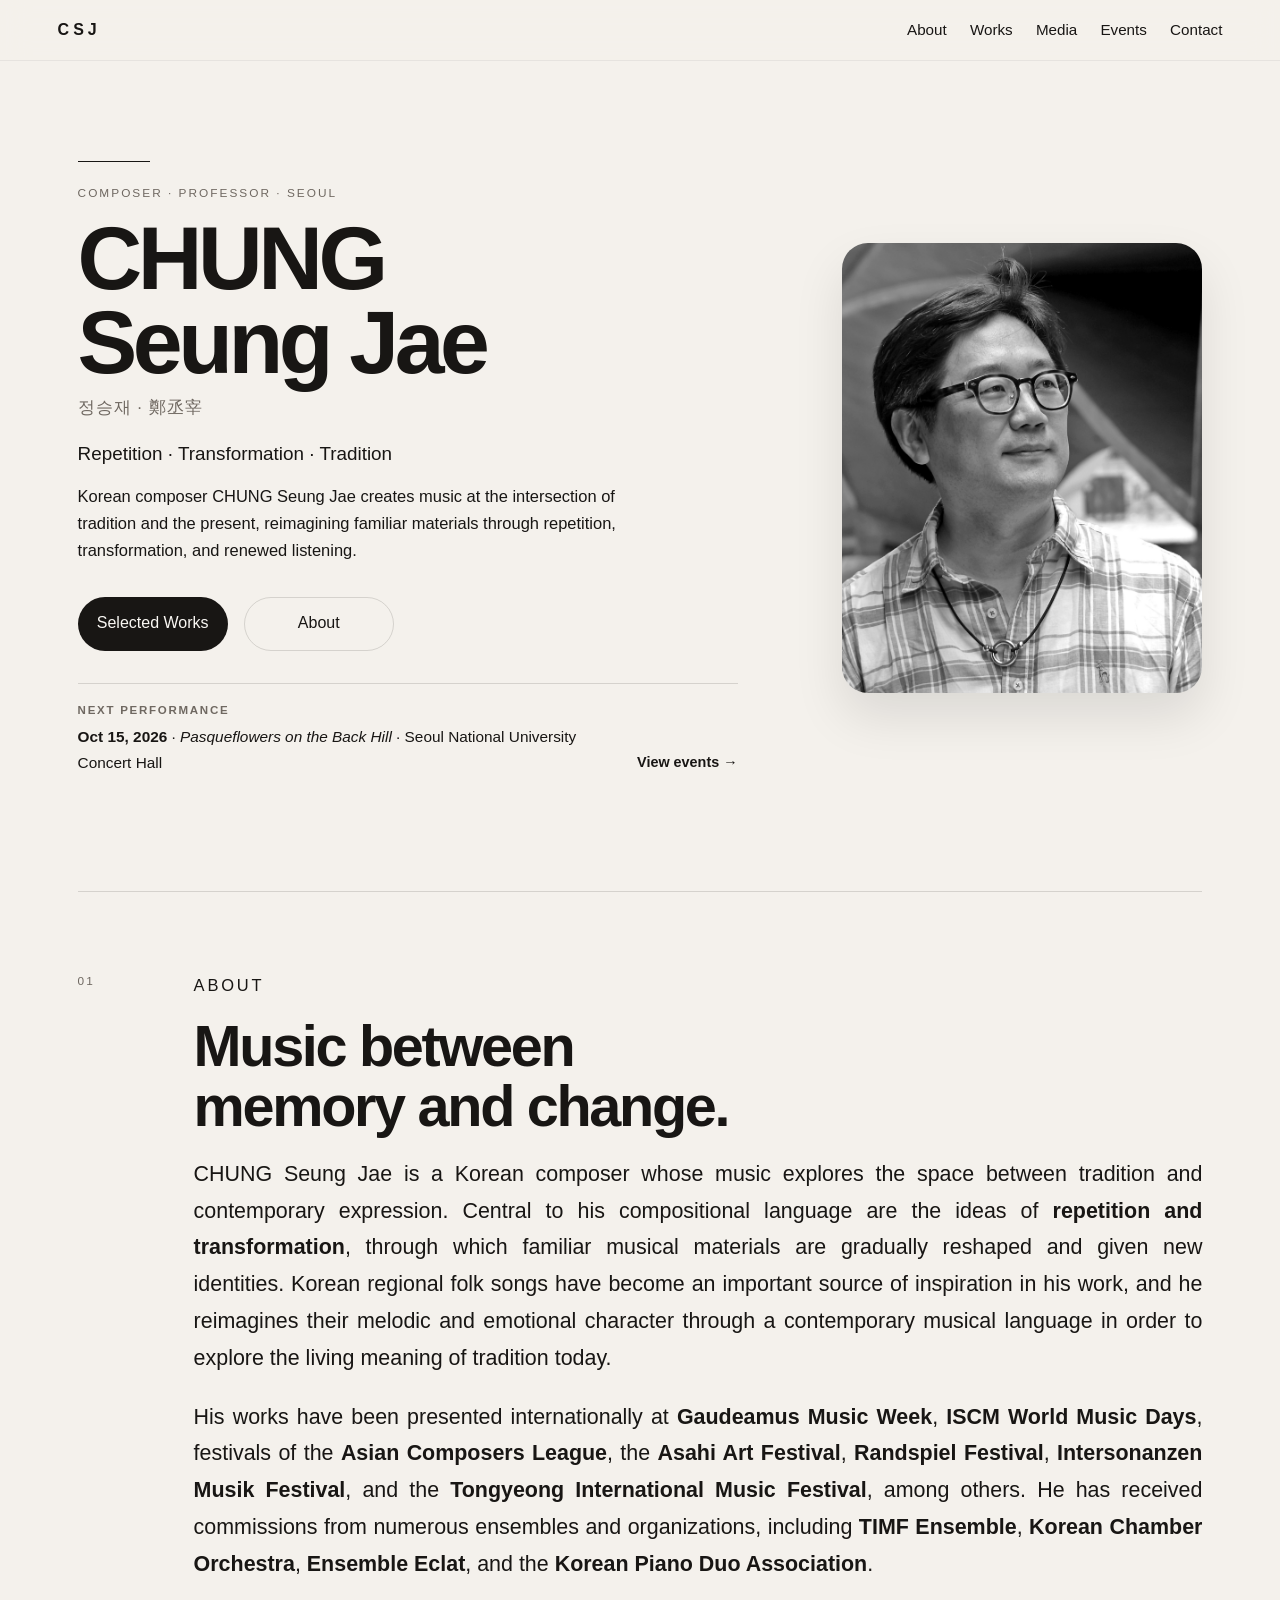
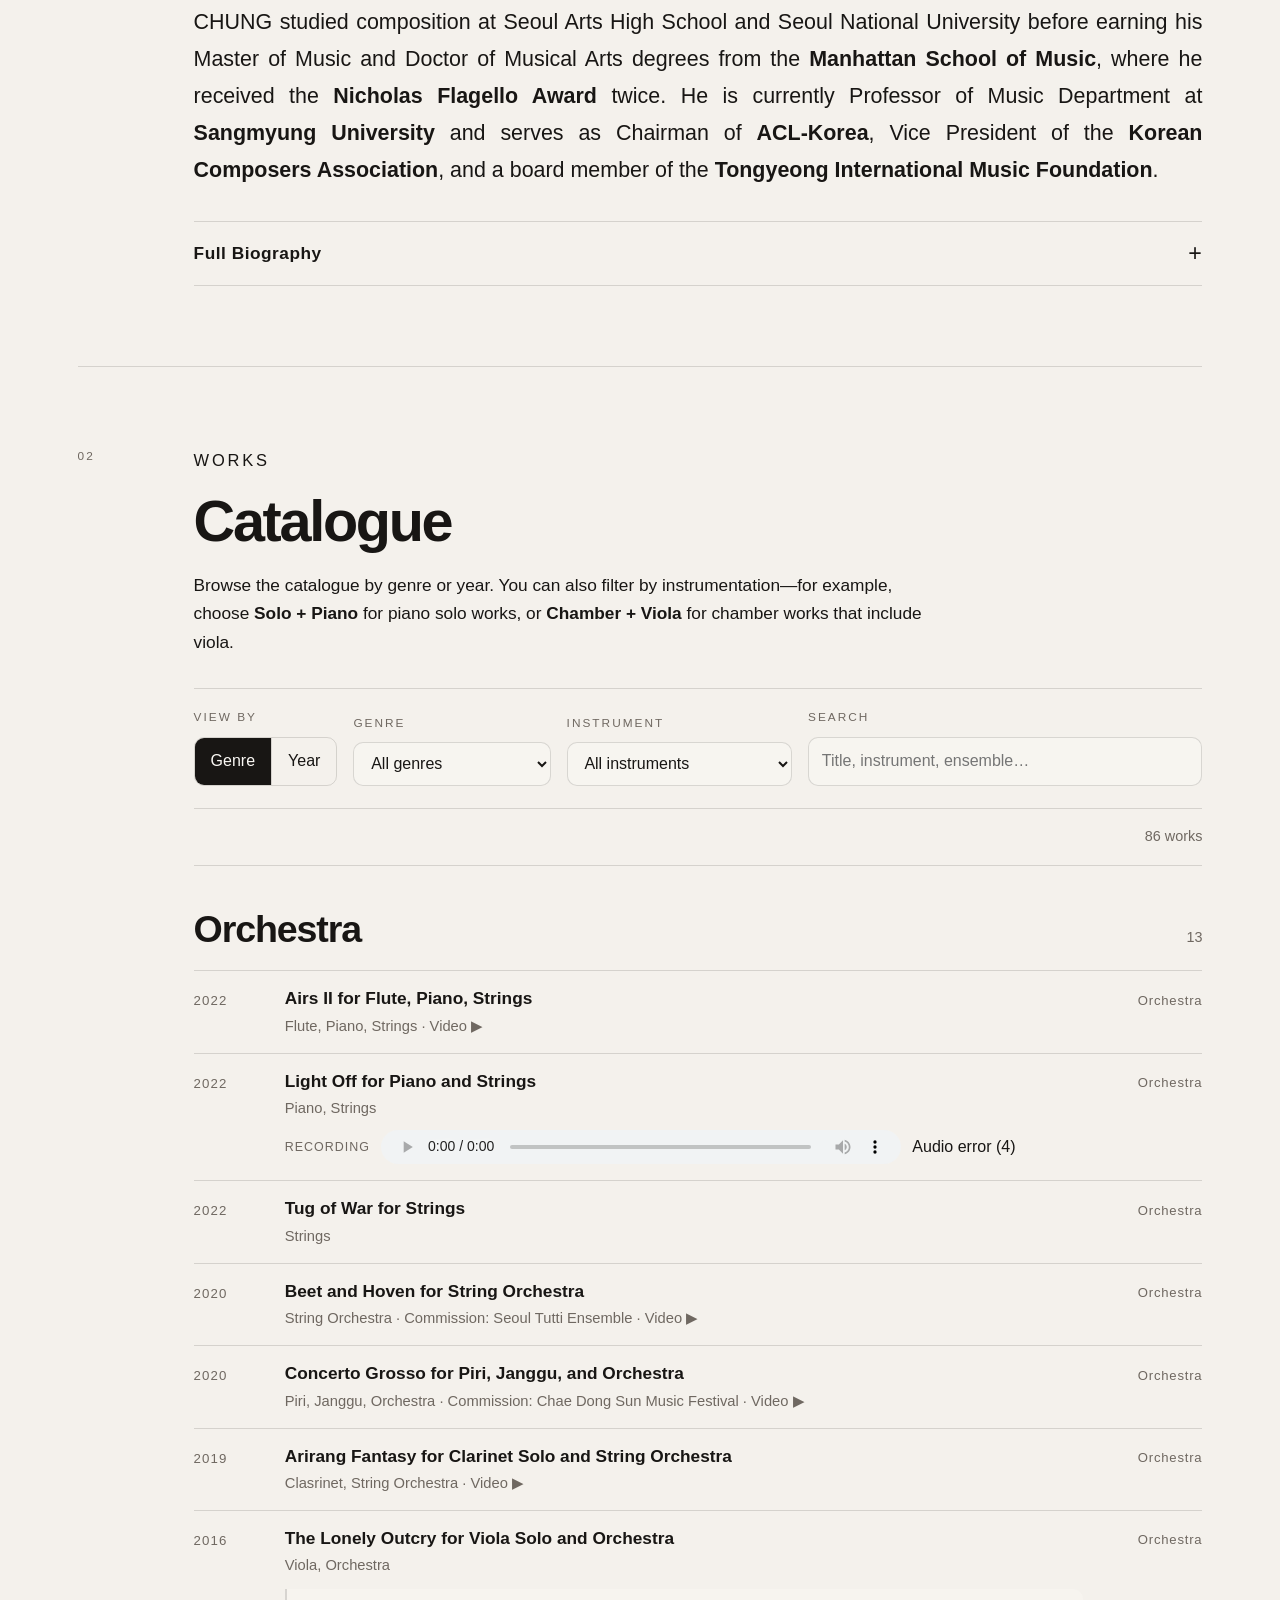
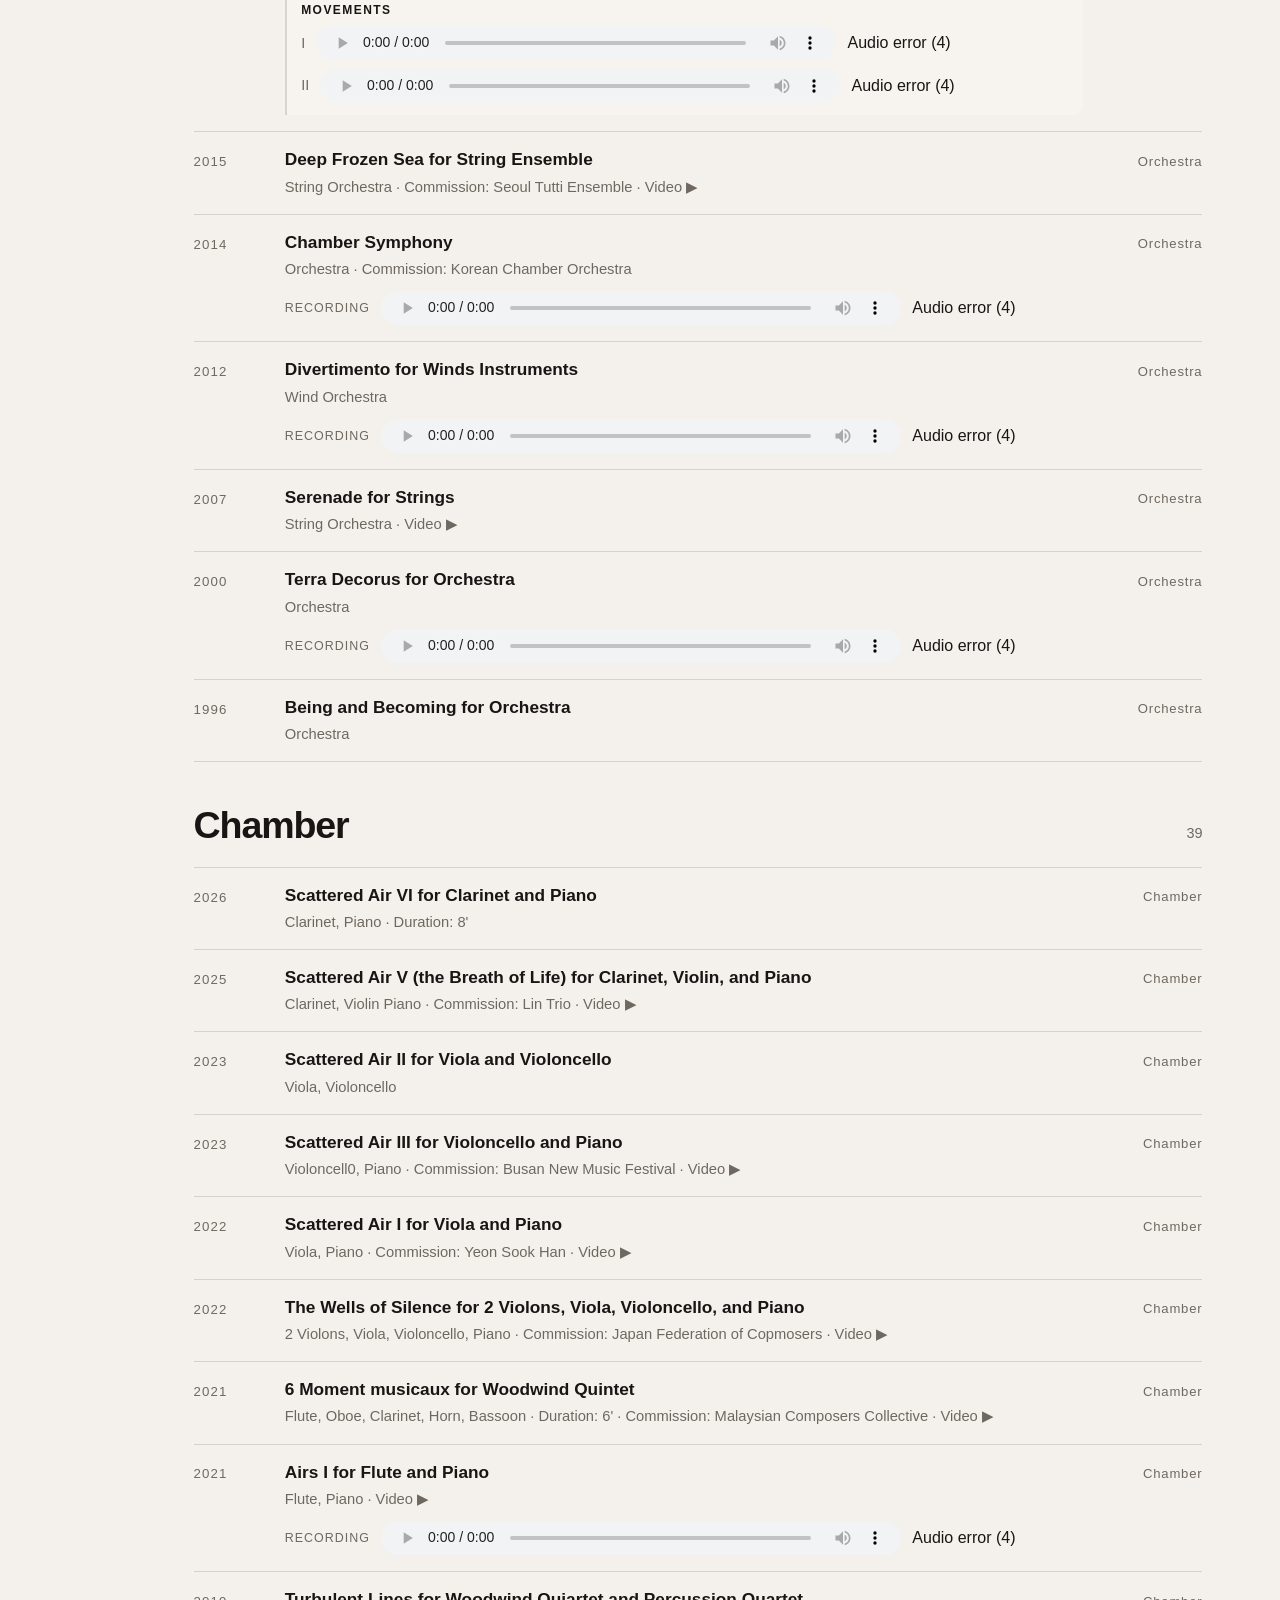
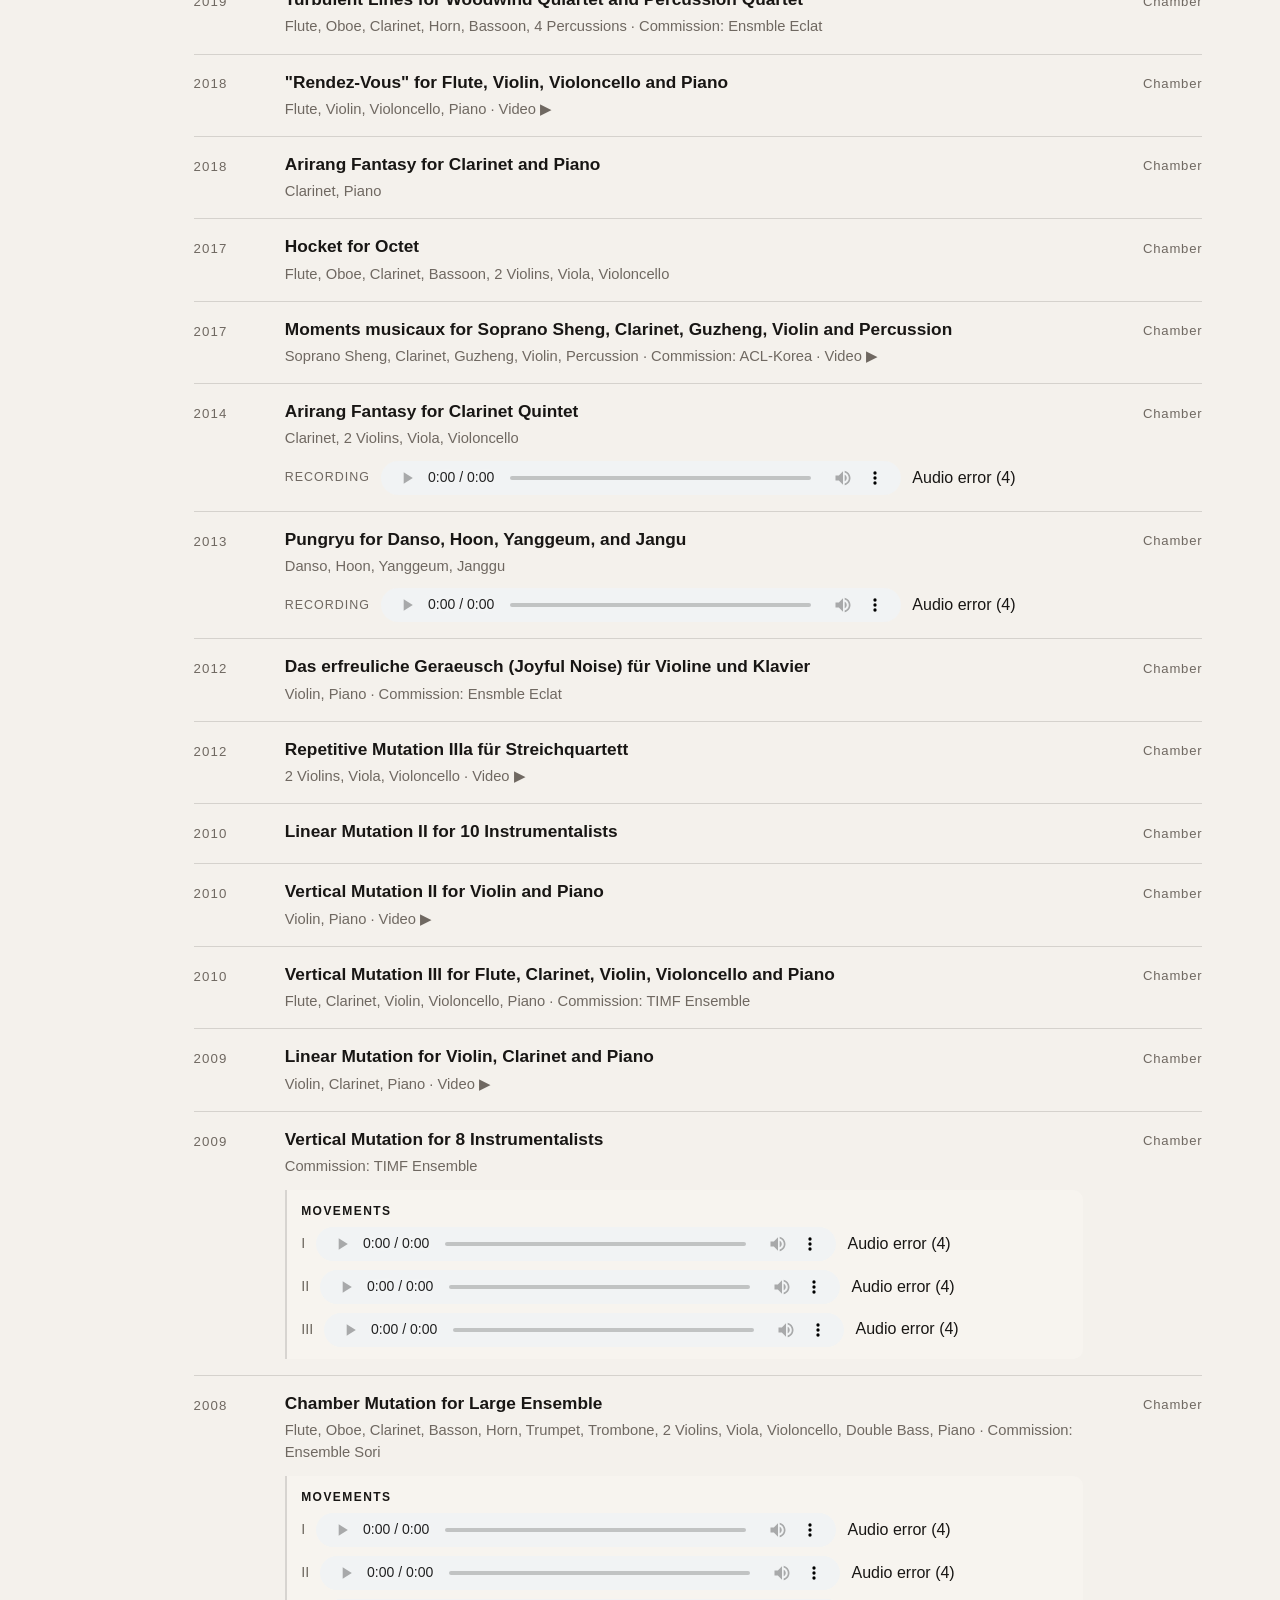
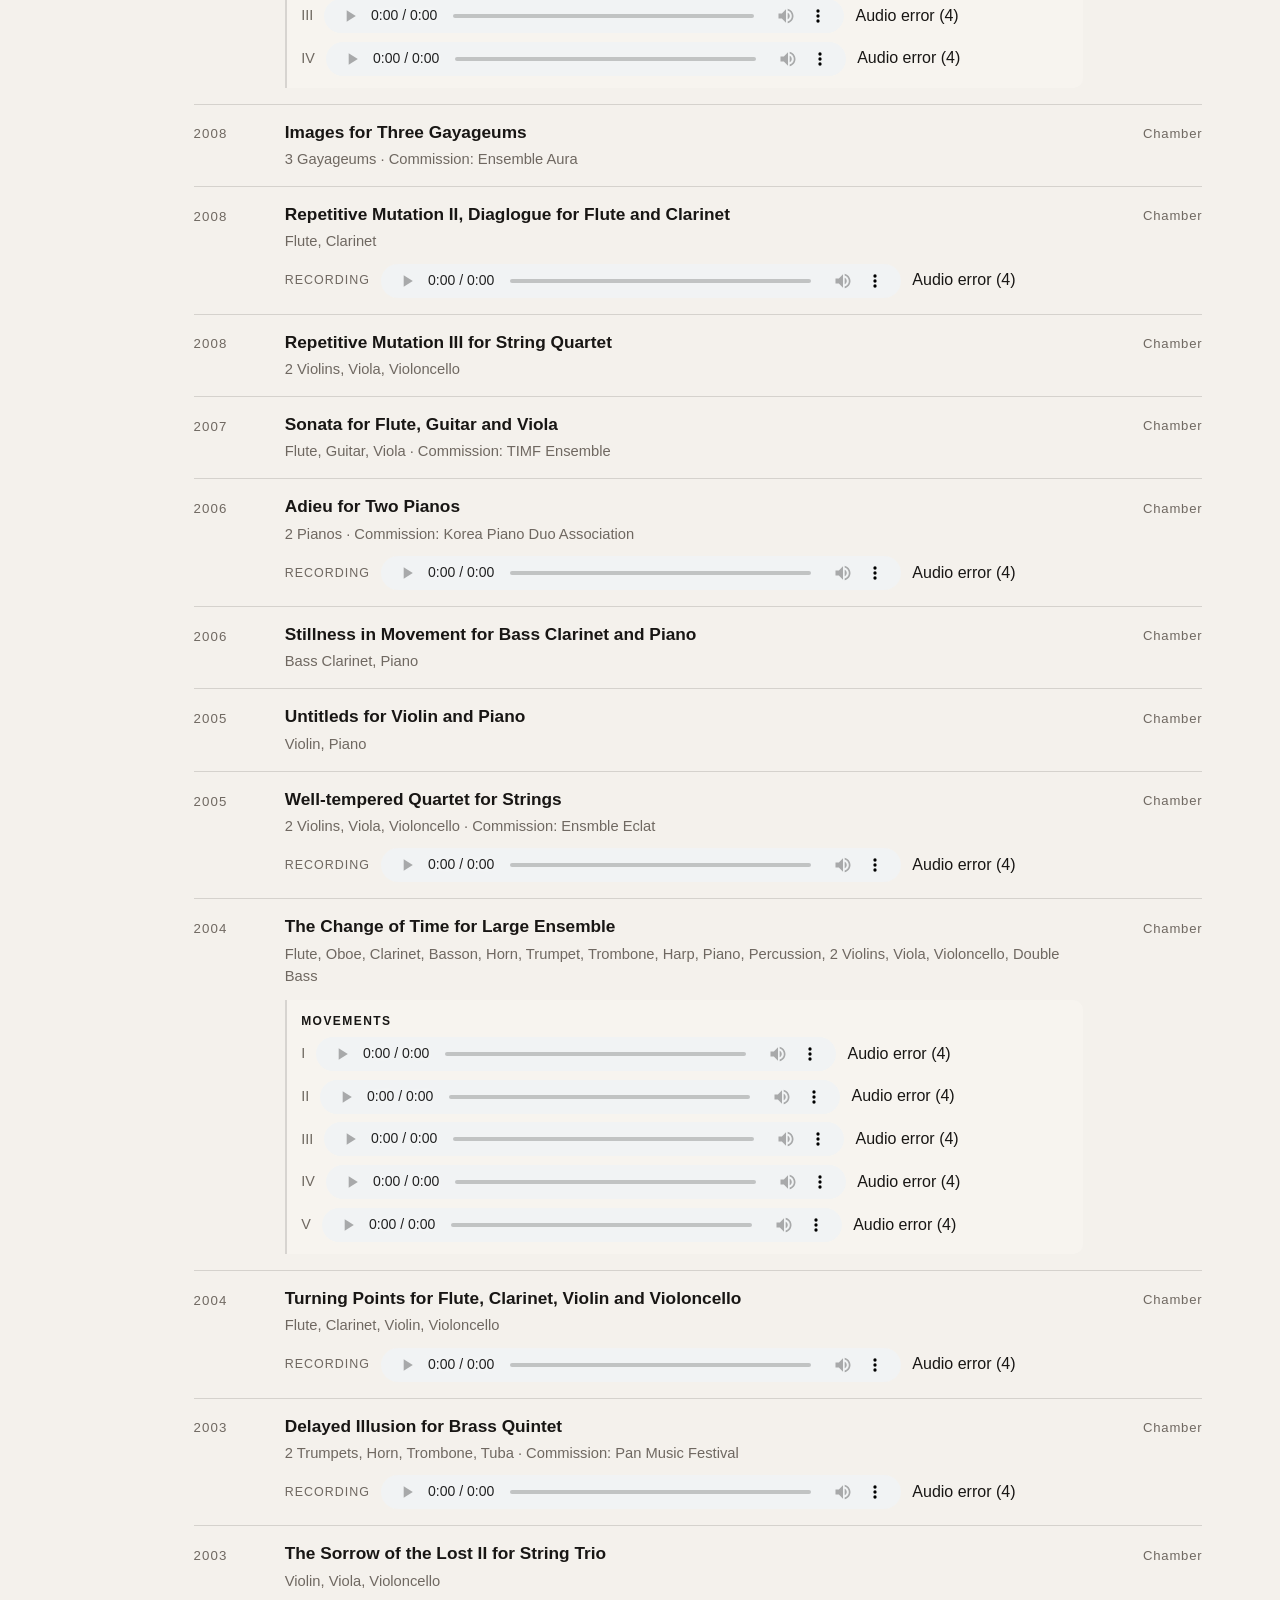
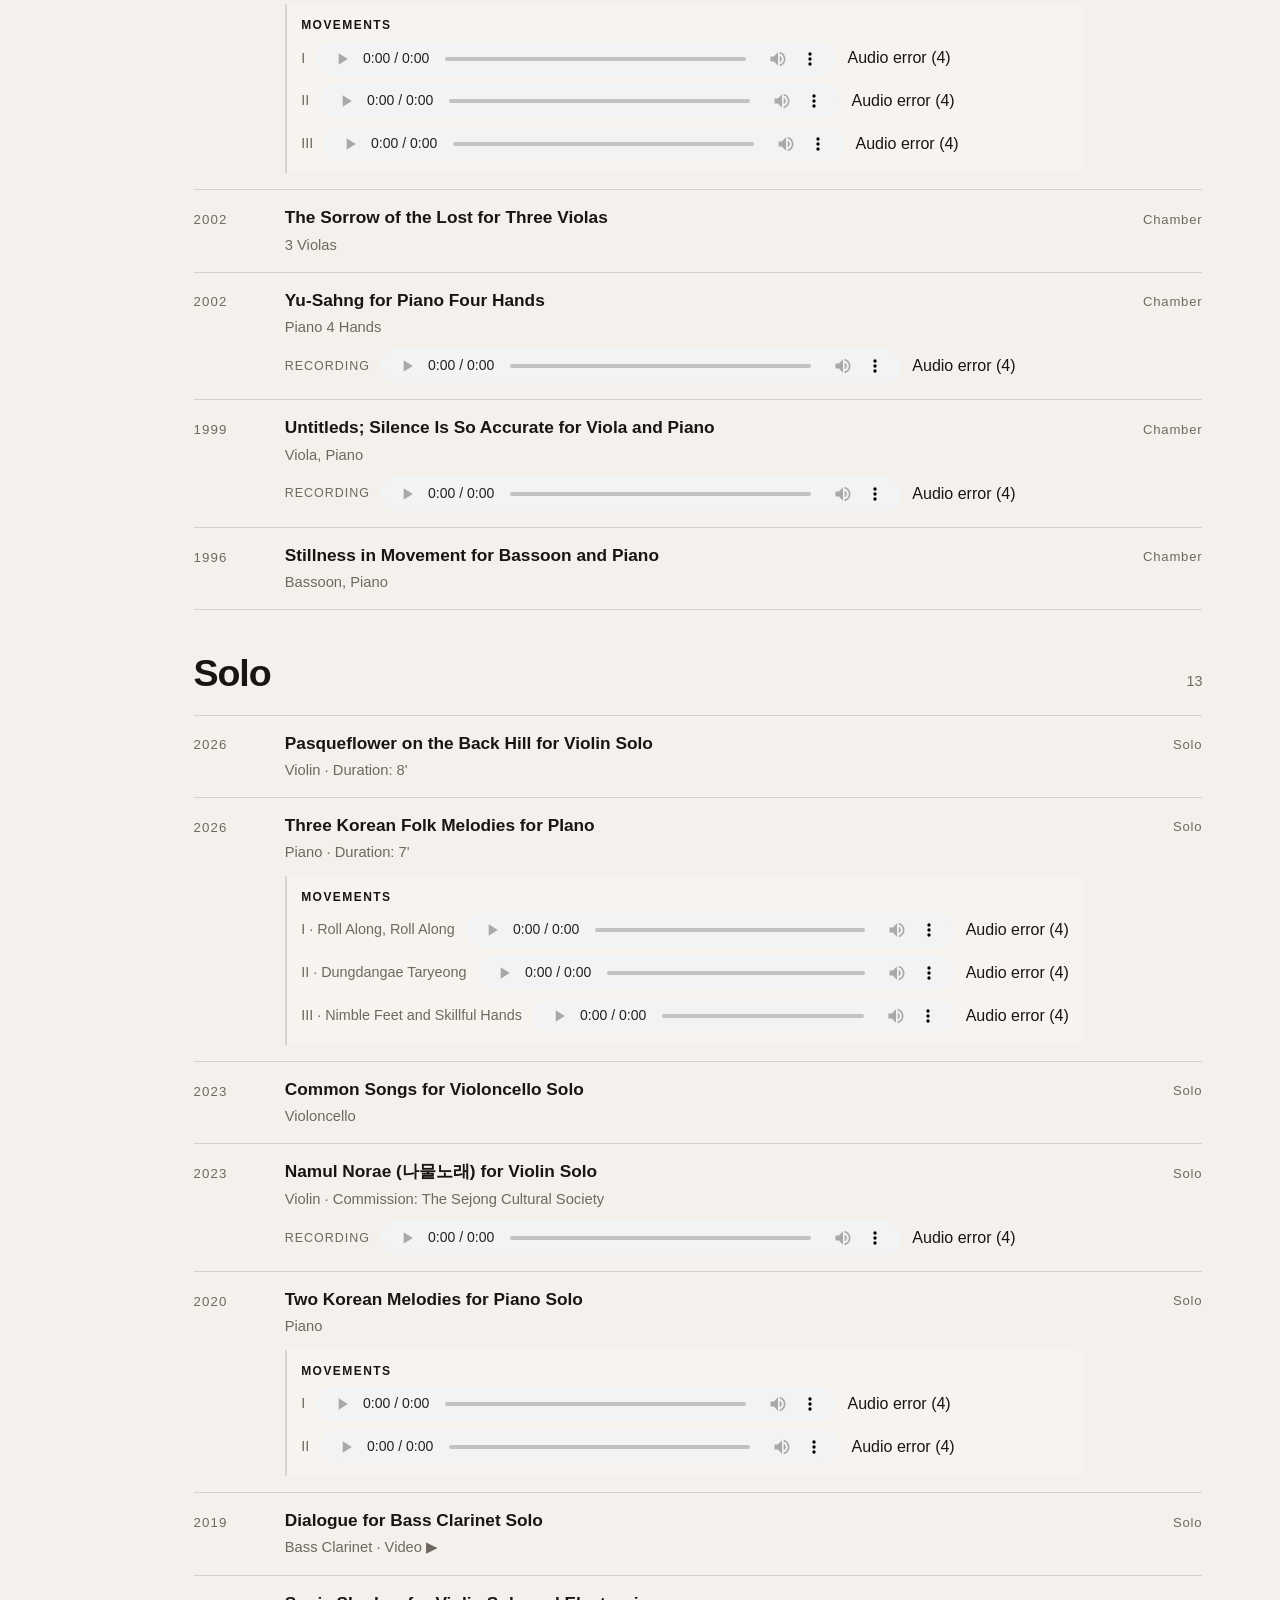
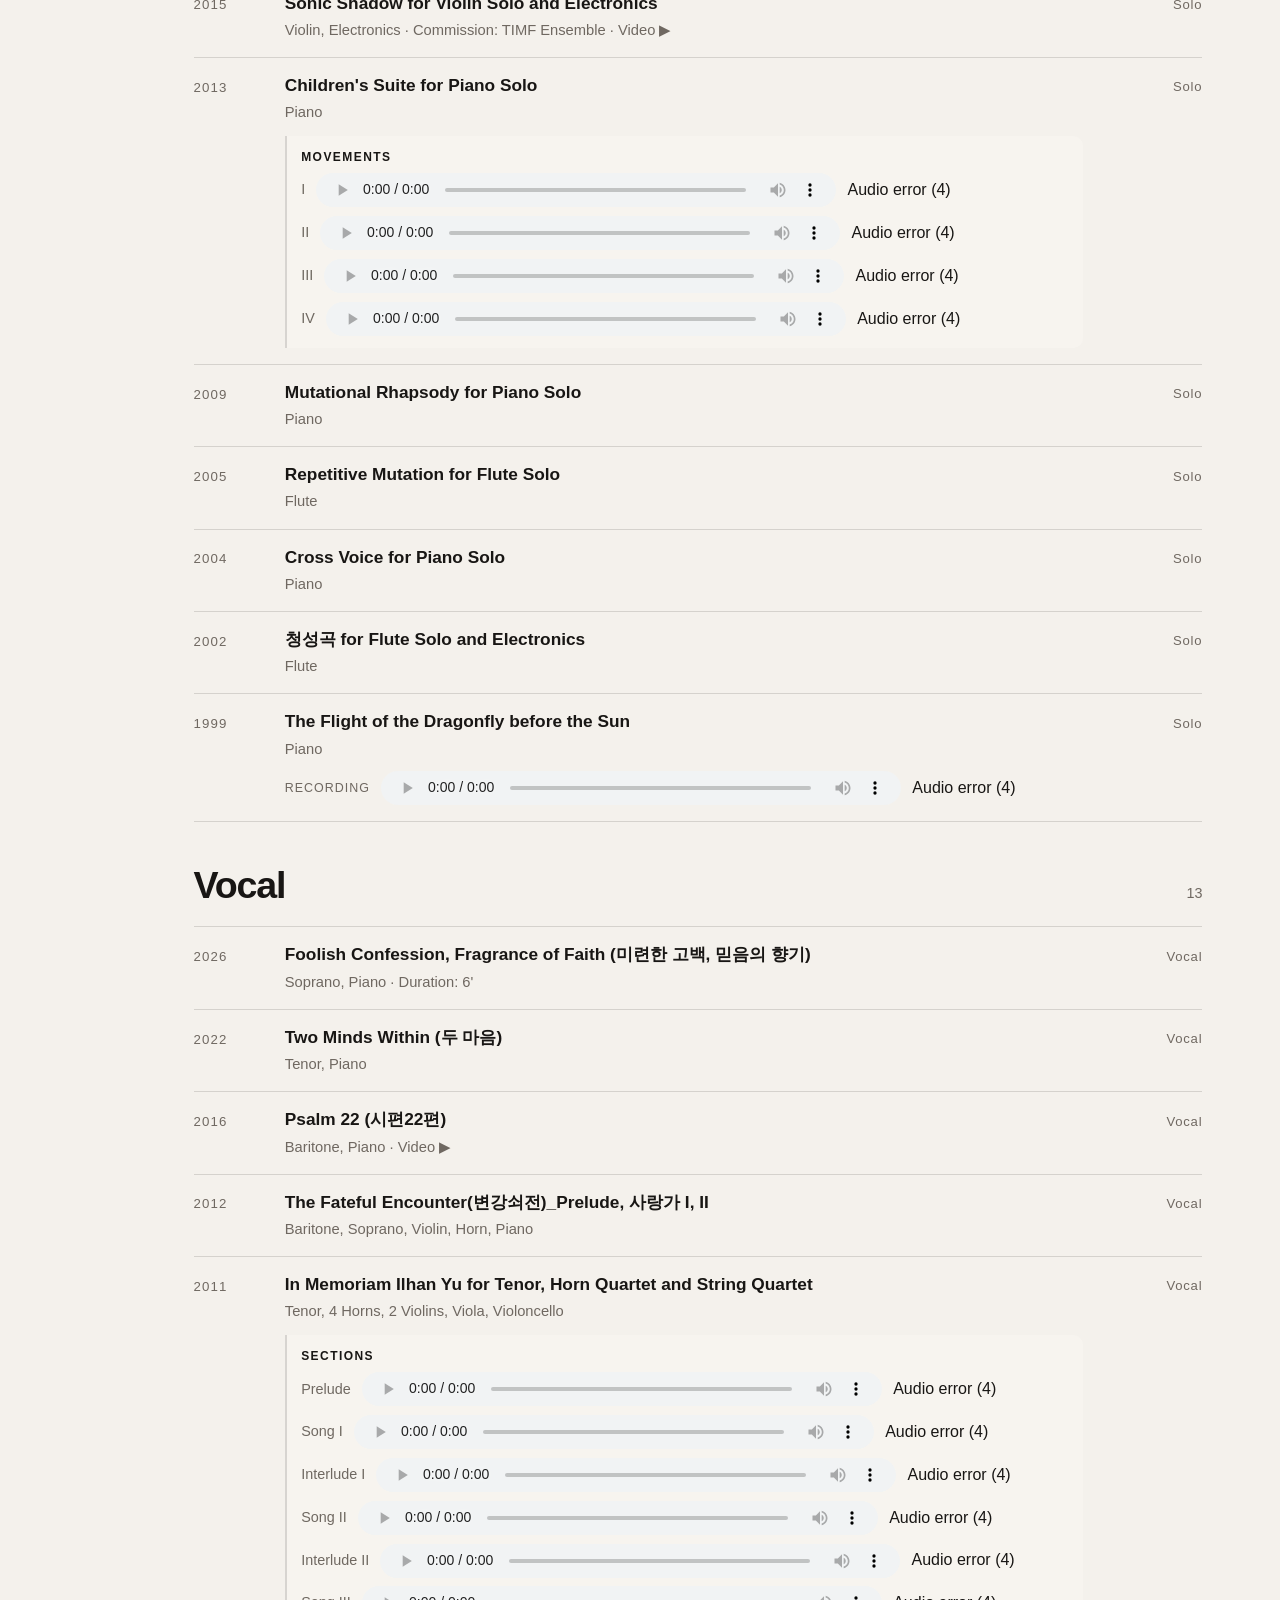
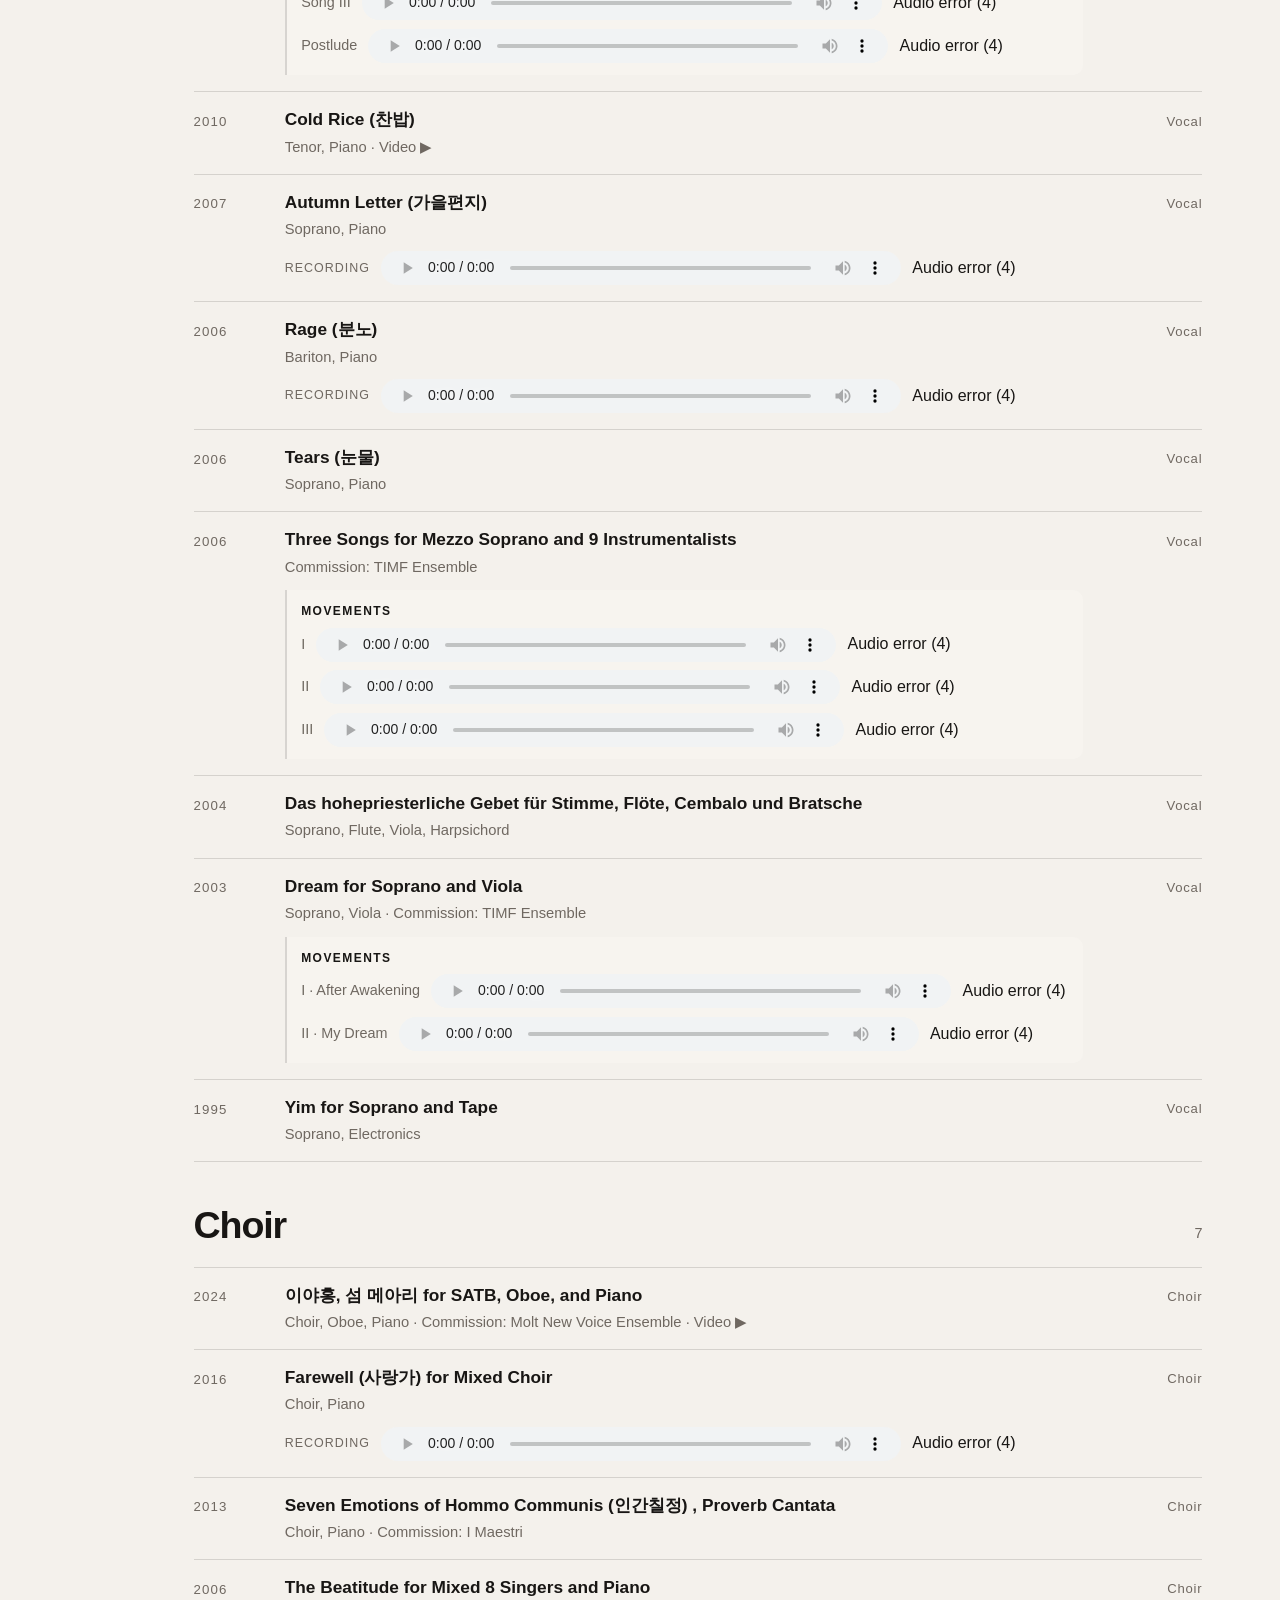
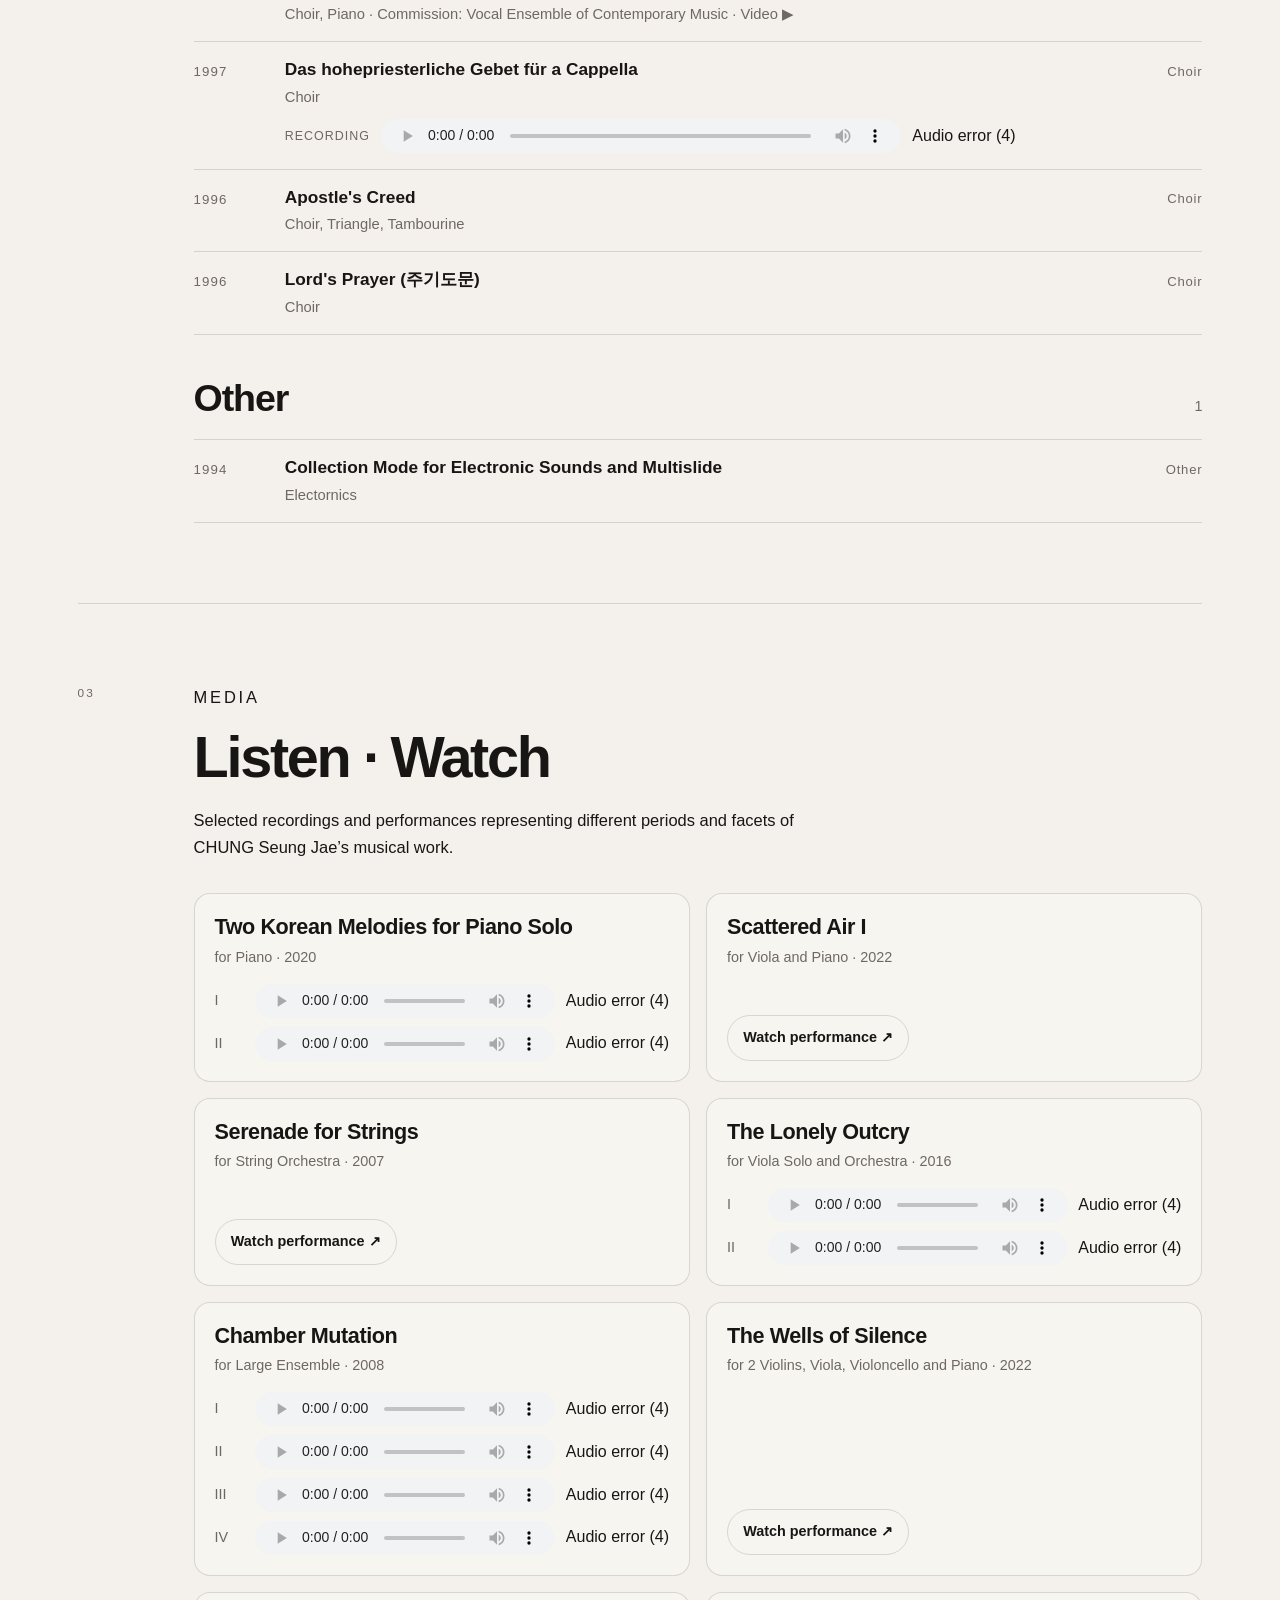
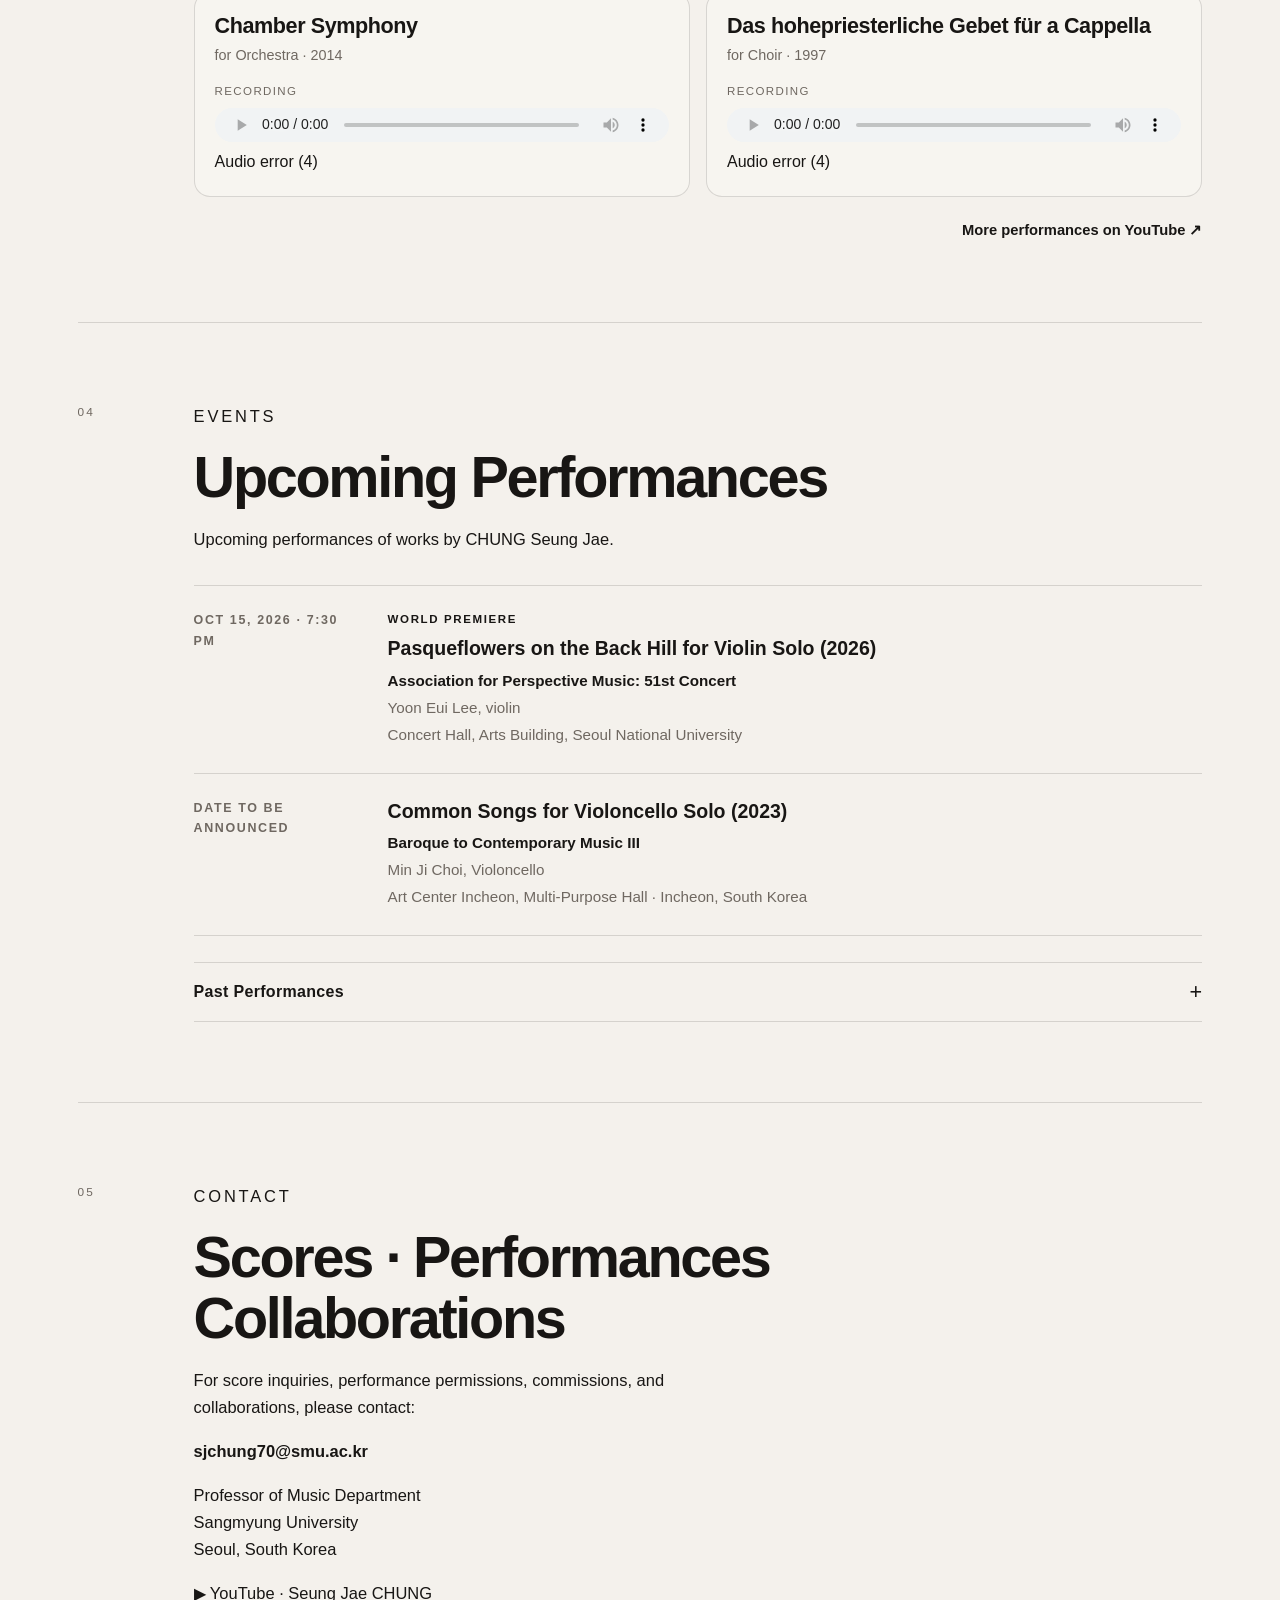
==== index.html @ f215ffc0 "Refresh published event information" ====
<!DOCTYPE html>
<html lang="en" translate="no">
<head>
  <meta charset="UTF-8">
  <meta name="viewport" content="width=device-width, initial-scale=1.0">
  <meta name="google-site-verification" content="G6aKMzU3a3iUG9sW_vcB40svmjBd7X3TdDiyOwMn1Q8" />
  <title>CHUNG Seung Jae | Korean Composer · 정승재 작곡가</title>
  <meta name="description" content="Official website of CHUNG Seung Jae (정승재), Korean composer and Professor of Music Department at Sangmyung University. Explore his works, recordings, videos, and biography.">
  <meta name="author" content="CHUNG Seung Jae">
  <meta name="robots" content="index, follow, max-image-preview:large">
  <meta name="google" content="notranslate">
  <link rel="canonical" href="https://sjchung70.github.io/">

  <meta property="og:type" content="website">
  <meta property="og:site_name" content="CHUNG Seung Jae">
  <meta property="og:title" content="CHUNG Seung Jae | Korean Composer · 정승재 작곡가">
  <meta property="og:description" content="Official website of CHUNG Seung Jae (정승재), Korean composer and Professor of Music Department at Sangmyung University. Works, recordings, videos, and biography.">
  <meta property="og:url" content="https://sjchung70.github.io/">
  <meta property="og:image" content="https://sjchung70.github.io/images/hero-portarait.jpg">
  <meta property="og:image:alt" content="Portrait of composer CHUNG Seung Jae">
  <meta name="twitter:card" content="summary_large_image">
  <meta name="twitter:title" content="CHUNG Seung Jae | Korean Composer · 정승재 작곡가">
  <meta name="twitter:description" content="Official website of Korean composer CHUNG Seung Jae (정승재).">
  <meta name="twitter:image" content="https://sjchung70.github.io/images/hero-portarait.jpg">

  <script type="application/ld+json">
  {
    "@context": "https://schema.org",
    "@type": "Person",
    "@id": "https://sjchung70.github.io/#person",
    "name": "CHUNG Seung Jae",
    "alternateName": ["정승재", "鄭丞宰", "Seung Jae Chung"],
    "url": "https://sjchung70.github.io/",
    "image": "https://sjchung70.github.io/images/hero-portarait.jpg",
    "jobTitle": "Composer and Professor of Music Department",
    "description": "Korean composer and Professor of Music Department at Sangmyung University whose music explores repetition, transformation, and Korean regional folk traditions.",
    "affiliation": {
      "@type": "CollegeOrUniversity",
      "name": "Sangmyung University"
    },
    "sameAs": [
      "https://www.youtube.com/@sjchung70"
    ],
    "knowsAbout": [
      "Contemporary classical music",
      "Composition",
      "Korean regional folk music"
    ]
  }
  </script>

  <link rel="stylesheet" href="css/style.css?v=20260830-1">
  <link rel="stylesheet" href="css/movements.css?v=20260902-2">
</head>
<body>
  <header class="site-header">
    <a class="brand" href="#home" aria-label="CHUNG Seung Jae home">CSJ</a>
    <nav class="nav" aria-label="Primary navigation">
      <a href="#about">About</a>
      <a href="#works">Works</a>
      <a href="#media">Media</a>
      <a href="#contact">Contact</a>
    </nav>
  </header>

  <main>
    <section id="home" class="hero">
      <div class="hero-grid">
        <div class="hero-copy">
          <div class="hero-rule" aria-hidden="true"></div>
          <p class="eyebrow">Composer · Professor · Seoul</p>
          <h1>CHUNG<br>Seung Jae</h1>
          <p class="name-native">정승재 · 鄭丞宰</p>
          <p class="hero-subtitle">Repetition · Transformation · Tradition</p>
          <p class="hero-text">Korean composer CHUNG Seung Jae creates music at the intersection of tradition and the present, reimagining familiar materials through repetition, transformation, and renewed listening.</p>
          <div class="hero-actions">
            <a class="button-primary" href="#works">Selected Works</a>
            <a class="button-secondary" href="#about">About</a>
          </div>
        </div>
        <figure class="hero-visual">
          <img src="./images/hero-portarait.jpg" alt="Portrait of Korean composer CHUNG Seung Jae (정승재)">
        </figure>
      </div>
    </section>

    <section id="about" class="section about">
      <p class="section-number">01</p>
      <div class="section-content">
        <p class="section-label">About</p>
        <h2>Music between<br>memory and change.</h2>

        <div class="about-short">
          <p class="lead">CHUNG Seung Jae is a Korean composer whose music explores the space between tradition and contemporary expression. Central to his compositional language are the ideas of <strong>repetition and transformation</strong>, through which familiar musical materials are gradually reshaped and given new identities. Korean regional folk songs have become an important source of inspiration in his work, and he reimagines their melodic and emotional character through a contemporary musical language in order to explore the living meaning of tradition today.</p>

          <p>His works have been presented internationally at <strong>Gaudeamus Music Week</strong>, <strong>ISCM World Music Days</strong>, festivals of the <strong>Asian Composers League</strong>, the <strong>Asahi Art Festival</strong>, <strong>Randspiel Festival</strong>, <strong>Intersonanzen Musik Festival</strong>, and the <strong>Tongyeong International Music Festival</strong>, among others. He has received commissions from numerous ensembles and organizations, including <strong>TIMF Ensemble</strong>, <strong>Korean Chamber Orchestra</strong>, <strong>Ensemble Eclat</strong>, and the <strong>Korean Piano Duo Association</strong>.</p>

          <p>CHUNG studied composition at Seoul Arts High School and Seoul National University before earning his Master of Music and Doctor of Musical Arts degrees from the <strong>Manhattan School of Music</strong>, where he received the <strong>Nicholas Flagello Award</strong> twice. He is currently Professor of Music Department at <strong>Sangmyung University</strong> and serves as Chairman of <strong>ACL-Korea</strong>, Vice President of the <strong>Korean Composers Association</strong>, and a board member of the <strong>Tongyeong International Music Foundation</strong>.</p>
        </div>

        <details class="biography-details">
          <summary>Full Biography <span aria-hidden="true">+</span></summary>
          <div class="biography-full">
            <p><strong>CHUNG Seung Jae</strong> is a Korean composer whose music explores the space between tradition and contemporary expression. At the core of his compositional language are the ideas of <strong>repetition and transformation</strong>: musical materials are revisited, gradually reshaped, and given new identities through time. In particular, Korean regional folk songs have become an important source of inspiration in his recent work. By reimagining their melodies, rhythms, and emotional character through a contemporary musical language, he seeks to explore how tradition can remain alive and meaningful in the present.</p>

            <p>His music ranges widely across vocal, chamber, and orchestral genres, while maintaining a consistent interest in clarity, transformation, and communication with listeners. Rather than treating contemporary music as an isolated or purely experimental practice, he aims to create works that are artistically rigorous yet open and approachable, allowing familiar musical memories and new sonic possibilities to coexist.</p>

            <p>CHUNG’s works have been selected and presented at numerous international festivals and competitions. During his studies, he received recognition at the JoongAng Music Concours and was later selected for <strong>Gaudeamus Music Week</strong> in the Netherlands. His music has also been featured at the <strong>ISCM World Music Days</strong> in Croatia and at festivals of the <strong>Asian Composers League</strong> in Israel, New Zealand, Singapore, Taiwan, and Japan. His works have been performed at festivals including the <strong>Asahi Art Festival</strong>, <strong>Randspiel Festival</strong>, <strong>Intersonanzen Musik Festival</strong>, and the <strong>Tongyeong International Music Festival</strong>.</p>

            <p>He has received commissions from a wide range of ensembles and organizations, including <strong>TIMF Ensemble</strong>, <strong>Korean Chamber Orchestra</strong>, Molto Nuovo Ensemble, Vocal Ensemble for Contemporary Music, <strong>Korean Piano Duo Association</strong>, <strong>Ensemble Eclat</strong>, Sori Ensemble, Soriul Ensemble, Lynn Trio, I Maestri, Seoul Ensemble Tutti, and others.</p>

            <p>After graduating from Seoul Arts High School and Seoul National University, CHUNG continued his studies in the United States at the <strong>Manhattan School of Music</strong>, where he earned both his Master of Music and Doctor of Musical Arts degrees. During his studies there, he received the <strong>Nicholas Flagello Award</strong> twice, an honor presented to outstanding composers. His orchestral work <em>Being and Becoming</em> and <em>Serenade for Strings</em> were selected for the ARKO Contemporary Orchestra Music Festival, and both works subsequently received support through Arts Council Korea’s performance-support programs.</p>

            <p>He is currently Professor of Music Department at <strong>Sangmyung University</strong>. In addition to his academic and creative work, he serves as Chairman of <strong>ACL-Korea</strong>, Vice President of the <strong>Korean Composers Association</strong>, and a board member of the <strong>Tongyeong International Music Foundation</strong>.</p>
          </div>
        </details>
      </div>
    </section>

    <section id="works" class="section works">
      <p class="section-number">02</p>
      <div class="section-content works-content">
        <p class="section-label">Works</p>
        <h2>Catalogue</h2>
        <p class="works-intro">Browse the catalogue by genre or year. You can also filter by instrumentation—for example, choose <strong>Solo + Piano</strong> for piano solo works, or <strong>Chamber + Viola</strong> for chamber works that include viola.</p>

        <div class="works-toolbar" aria-label="Works catalogue controls">
          <div class="works-control works-view-control">
            <span class="control-label">View by</span>
            <div class="segmented-control">
              <button type="button" class="is-active" data-works-view="genre">Genre</button>
              <button type="button" data-works-view="year">Year</button>
            </div>
          </div>

          <label class="works-control">
            <span class="control-label">Genre</span>
            <select id="genreFilter">
              <option value="All">All genres</option>
            </select>
          </label>

          <label class="works-control">
            <span class="control-label">Instrument</span>
            <select id="instrumentFilter">
              <option value="All">All instruments</option>
            </select>
          </label>

          <label class="works-control works-search-control">
            <span class="control-label">Search</span>
            <input id="worksSearch" type="search" placeholder="Title, instrument, ensemble…" autocomplete="off">
          </label>
        </div>

        <div class="works-status"><span id="worksCount">Loading works…</span></div>
        <div id="worksCatalogue" class="works-catalogue" aria-live="polite"></div>
      </div>
    </section>

    <section id="media" class="section media">
      <p class="section-number">03</p>
      <div class="section-content">
        <p class="section-label">Media</p>
        <h2>Listen · Watch</h2>
        <p class="lead">Selected performances are available through the video links in the <a href="#works">Works catalogue</a>, including recordings published by performers, ensembles, and festivals.</p>
        <p><a href="https://www.youtube.com/@sjchung70" target="_blank" rel="noopener noreferrer">YouTube · Seung Jae CHUNG ↗</a></p>
      </div>
    </section>

    <section id="contact" class="section contact">
      <p class="section-number">04</p>
      <div class="section-content">
        <p class="section-label">Contact</p>
        <h2>Scores · Performances<br>Collaborations</h2>
        <p class="lead">For score inquiries, performance permissions, commissions, and collaborations, please contact:</p>
        <p><strong><a href="mailto:sjchung70@smu.ac.kr">sjchung70@smu.ac.kr</a></strong></p>
        <p>Professor of Music Department<br>Sangmyung University<br>Seoul, South Korea</p>
        <p><a href="https://www.youtube.com/@sjchung70" target="_blank" rel="noopener noreferrer">YouTube · Seung Jae CHUNG ↗</a></p>
        <p>Selected performance videos are available through the video links in the <a href="#works">Works catalogue</a>.</p>
      </div>
    </section>
  </main>

  <footer class="site-footer">
    <p>© <span id="year"></span> CHUNG Seung Jae · 정승재 · 鄭丞宰</p>
    <a href="#home">Back to top ↑</a>
  </footer>

  <script>
    document.getElementById('year').textContent = new Date().getFullYear();
  </script>
  <script src="js/works.js?v=20261008-1" defer></script>\n  <script src="js/audio-recovery.js?v=20261006-2" defer></script>
  <script src="js/play-icons.js?v=20260912-1" defer></script>
</body>
</html>
---- css/style.css ----
:root{--bg:#f4f1ec;--surface:#faf8f4;--text:#181614;--muted:#6f6861;--line:rgba(24,22,20,.14);--max:1240px}
*{box-sizing:border-box}
html{scroll-behavior:smooth}
body{margin:0;background:var(--bg);color:var(--text);font-family:-apple-system,BlinkMacSystemFont,"Segoe UI",Roboto,Helvetica,Arial,"Apple SD Gothic Neo","Noto Sans KR",sans-serif;line-height:1.65}
a{color:inherit;text-decoration:none}
p,h1,h2,h3,h4,figure{margin-top:0}
img{display:block;max-width:100%}
button,input,select{font:inherit;color:inherit}
.site-header{position:sticky;top:0;z-index:10;display:flex;justify-content:space-between;align-items:center;padding:1.05rem 4.5vw;background:rgba(244,241,236,.9);backdrop-filter:blur(14px);border-bottom:1px solid rgba(24,22,20,.06)}
.brand{font-weight:700;letter-spacing:.25em}.nav{display:flex;gap:1.45rem;font-size:.95rem}
main{width:min(100%,var(--max));margin:auto;padding:0 4.5vw 5rem}
.hero{min-height:calc(100vh - 70px);display:flex;align-items:center;padding:3rem 0 4rem}
.hero-grid{display:grid;grid-template-columns:minmax(0,1fr) minmax(280px,360px);gap:2.2rem;align-items:center;width:100%}
.hero-copy{min-width:0;max-width:660px}.hero-rule{width:72px;height:1px;background:var(--text);margin-bottom:1.4rem}
.eyebrow,.section-label,.section-number,.year,.control-label{text-transform:uppercase;letter-spacing:.17em;font-size:.74rem}.eyebrow,.section-number,.year,.control-label{color:var(--muted)}
h1{margin:.25rem 0 .6rem;font-size:clamp(3.5rem,7vw,6.5rem);line-height:.94;letter-spacing:-.05em}h1 span{display:block}
.name-native{margin:0 0 1rem;color:var(--muted);font-size:1.05rem;letter-spacing:.06em}
.hero-subtitle{font-size:1.18rem;margin-bottom:.9rem;white-space:normal;word-break:normal;overflow-wrap:normal;hyphens:none}
.hero-text,.lead,.section-content>p{font-size:1.03rem;max-width:62ch;white-space:normal;word-break:normal;overflow-wrap:normal;hyphens:none}
.hero-actions{display:flex;gap:1rem;flex-wrap:wrap;margin-top:2rem}.button-primary,.button-secondary{display:inline-flex;align-items:center;justify-content:center;min-width:150px;padding:.8rem 1.2rem;border-radius:999px}.button-primary{background:var(--text);color:var(--surface)}.button-secondary{border:1px solid var(--line)}
.hero-visual{margin:0;justify-self:end;width:100%;max-width:360px}.hero-visual img{width:100%;aspect-ratio:4/5;object-fit:cover;object-position:50% 28%;border-radius:26px;box-shadow:0 24px 50px rgba(0,0,0,.1)}
.section{display:grid;grid-template-columns:92px minmax(0,1fr);gap:1.5rem;padding:5rem 0;border-top:1px solid var(--line)}
h2{font-size:clamp(2rem,4.8vw,3.6rem);line-height:1.05;letter-spacing:-.04em;margin-bottom:1.2rem}
.about .section-content{width:100%}
.about-short{width:100%;max-width:none}
.about-short p{font-size:1.34rem;line-height:1.72;max-width:none;margin-bottom:1.35rem;white-space:normal;word-break:normal;overflow-wrap:normal;hyphens:none;text-align:justify!important;text-justify:inter-word}
.about-short p:first-child{width:100%;max-width:none}
.about-short strong,.biography-full strong{font-weight:600}
.biography-details{width:100%;max-width:none;margin-top:2rem;border-top:1px solid var(--line);border-bottom:1px solid var(--line)}
.biography-details summary{display:flex;align-items:center;justify-content:space-between;gap:1rem;padding:1.1rem 0;cursor:pointer;list-style:none;font-size:1.08rem;font-weight:600;letter-spacing:.03em}
.biography-details summary::-webkit-details-marker{display:none}
.biography-details summary span{font-size:1.45rem;font-weight:300;line-height:1;transition:transform .2s ease}
.biography-details[open] summary span{transform:rotate(45deg)}
.biography-full{padding:.55rem 0 1.3rem}
.biography-full p{font-size:1.2rem;line-height:1.76;max-width:none;margin-bottom:1.25rem;white-space:normal;word-break:normal;overflow-wrap:normal;hyphens:none;text-align:justify!important;text-justify:inter-word}
.biography-full p:last-child{margin-bottom:0}
.works-content{min-width:0}.works-intro{font-size:1.08rem!important;max-width:78ch!important;margin-bottom:2rem}
.works-toolbar{display:grid;grid-template-columns:auto minmax(150px,.7fr) minmax(170px,.8fr) minmax(220px,1.4fr);gap:1rem;align-items:end;padding:1.2rem 0 1.4rem;border-top:1px solid var(--line);border-bottom:1px solid var(--line)}
.works-control{display:grid;gap:.55rem;min-width:0}.works-control select,.works-control input{width:100%;min-height:44px;border:1px solid var(--line);background:rgba(250,248,244,.55);border-radius:10px;padding:.65rem .8rem;outline:none}.works-control select:focus,.works-control input:focus{border-color:rgba(24,22,20,.45)}
.segmented-control{display:flex;border:1px solid var(--line);border-radius:10px;overflow:hidden;min-height:44px}.segmented-control button{border:0;background:transparent;padding:.65rem 1rem;cursor:pointer}.segmented-control button+button{border-left:1px solid var(--line)}.segmented-control button.is-active{background:var(--text);color:var(--surface)}
.works-status{display:flex;justify-content:flex-end;padding:1rem 0;color:var(--muted);font-size:.9rem}.works-catalogue{border-top:1px solid var(--line)}
.catalogue-group{padding:2rem 0 0}.catalogue-group-head{display:flex;align-items:baseline;justify-content:space-between;gap:1rem;padding-bottom:.65rem}.catalogue-group-head h3{margin:0;font-size:clamp(1.6rem,3vw,2.35rem);letter-spacing:-.03em}.catalogue-group-head span{color:var(--muted);font-size:.9rem}
.catalogue-items{border-top:1px solid var(--line)}.catalogue-row{display:grid;grid-template-columns:72px minmax(0,1fr) 100px;gap:1.2rem;align-items:start;padding:1rem 0;border-bottom:1px solid var(--line)}.catalogue-year{color:var(--muted);font-size:.83rem;letter-spacing:.08em;padding-top:.18rem}.catalogue-main h4{margin:0 0 .25rem;font-size:1.08rem;line-height:1.35;font-weight:600}.catalogue-main p{margin:0;color:var(--muted);font-size:.92rem;line-height:1.5}.catalogue-genre{text-align:right;color:var(--muted);font-size:.82rem;letter-spacing:.06em;padding-top:.15rem}.works-empty{padding:2rem 0;color:var(--muted)}
.site-footer{width:min(100%,var(--max));margin:auto;padding:1.2rem 4.5vw 3rem;display:flex;justify-content:space-between;gap:1rem;color:var(--muted);font-size:.92rem}
@media(max-width:900px){.works-toolbar{grid-template-columns:1fr 1fr}.works-search-control{grid-column:1/-1}}
@media(max-width:760px){.hero{min-height:auto}.hero-grid{grid-template-columns:1fr;gap:2rem}.hero-visual{order:-1;justify-self:start;max-width:520px}.section{grid-template-columns:1fr}.section-number{margin-bottom:0}.about-short p{font-size:1.1rem}.biography-full p{font-size:1.1rem}.catalogue-row{grid-template-columns:58px minmax(0,1fr)}.catalogue-genre{display:none}}
@media(max-width:640px){.site-header,.site-footer{align-items:flex-start;flex-direction:column}.nav{gap:1rem;flex-wrap:wrap}h1{font-size:clamp(3rem,14vw,4.4rem)}.hero-text,.hero-subtitle,.lead,.section-content>p{font-size:1rem}.works-toolbar{grid-template-columns:1fr}.works-search-control{grid-column:auto}.catalogue-row{grid-template-columns:1fr;gap:.2rem}.catalogue-year{padding-top:0}.catalogue-main h4{font-size:1.04rem}}
---- css/movements.css ----
.single-audio{display:flex;align-items:center;gap:.7rem;flex-wrap:wrap;margin-top:.7rem}.audio-label{color:var(--muted);font-size:.78rem;letter-spacing:.08em;text-transform:uppercase}.single-audio audio{width:min(100%,520px);height:34px}.movement-block{margin-top:.8rem;padding:.75rem .9rem;border-left:2px solid var(--line);background:rgba(250,248,244,.45);border-radius:0 10px 10px 0}.catalogue-main .movement-heading{margin:0 0 .45rem;color:var(--text);font-size:.75rem;font-weight:600;letter-spacing:.12em;text-transform:uppercase}.movement-list{display:grid;gap:.55rem;margin:0;padding:0;list-style:none}.movement-item{display:flex;align-items:center;gap:.7rem;padding:0;min-width:0}.movement-label{display:inline-block;flex:0 0 auto;color:var(--muted);font-size:.9rem}.movement-item audio{display:block;flex:1 1 360px;width:min(100%,520px);max-width:520px;min-width:180px;height:34px;margin:0}.movement-unavailable{color:var(--muted);font-size:.82rem;font-style:italic}@media(max-width:640px){.single-audio{display:block}.single-audio audio{display:block;width:100%;margin-top:.35rem}.movement-block{margin-top:.7rem;padding:.65rem .75rem}.movement-item{gap:.5rem}.movement-item audio{flex:1 1 auto;width:auto;min-width:0;max-width:none}.movement-unavailable{margin:0}}
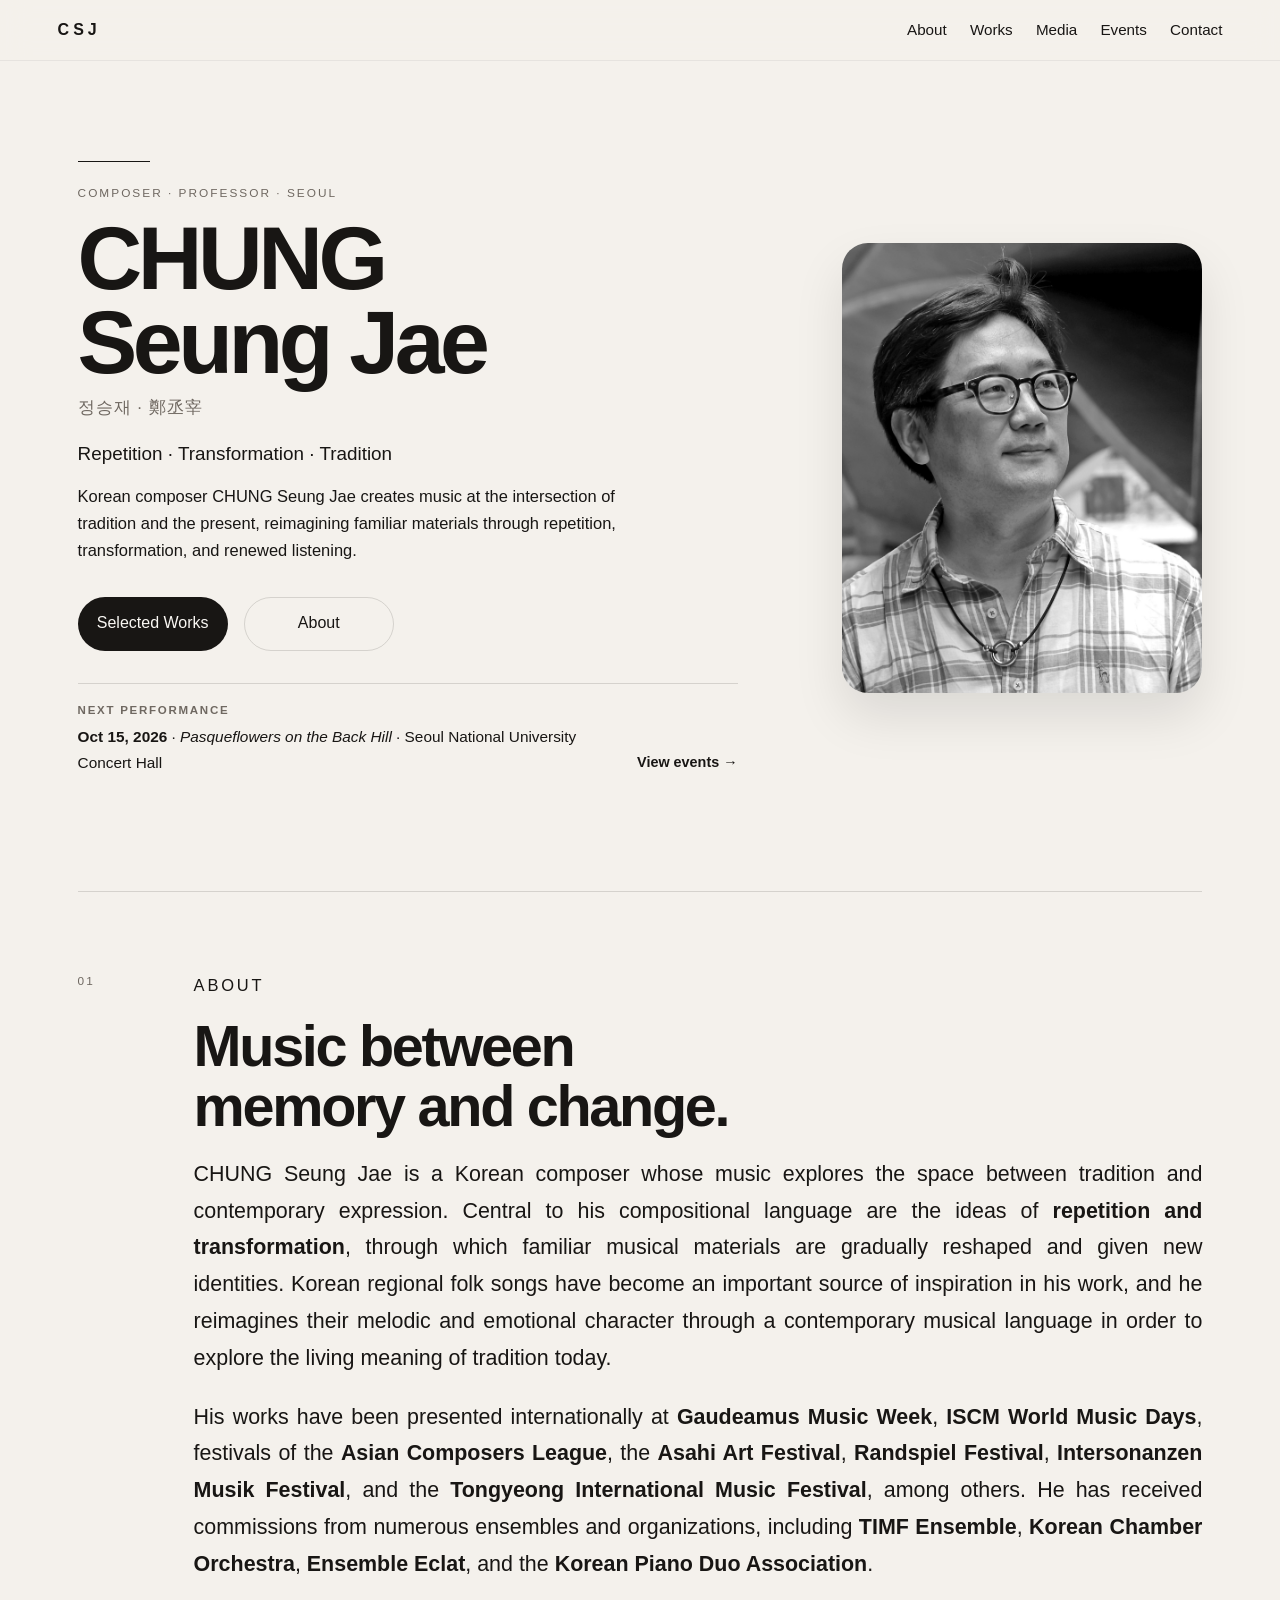
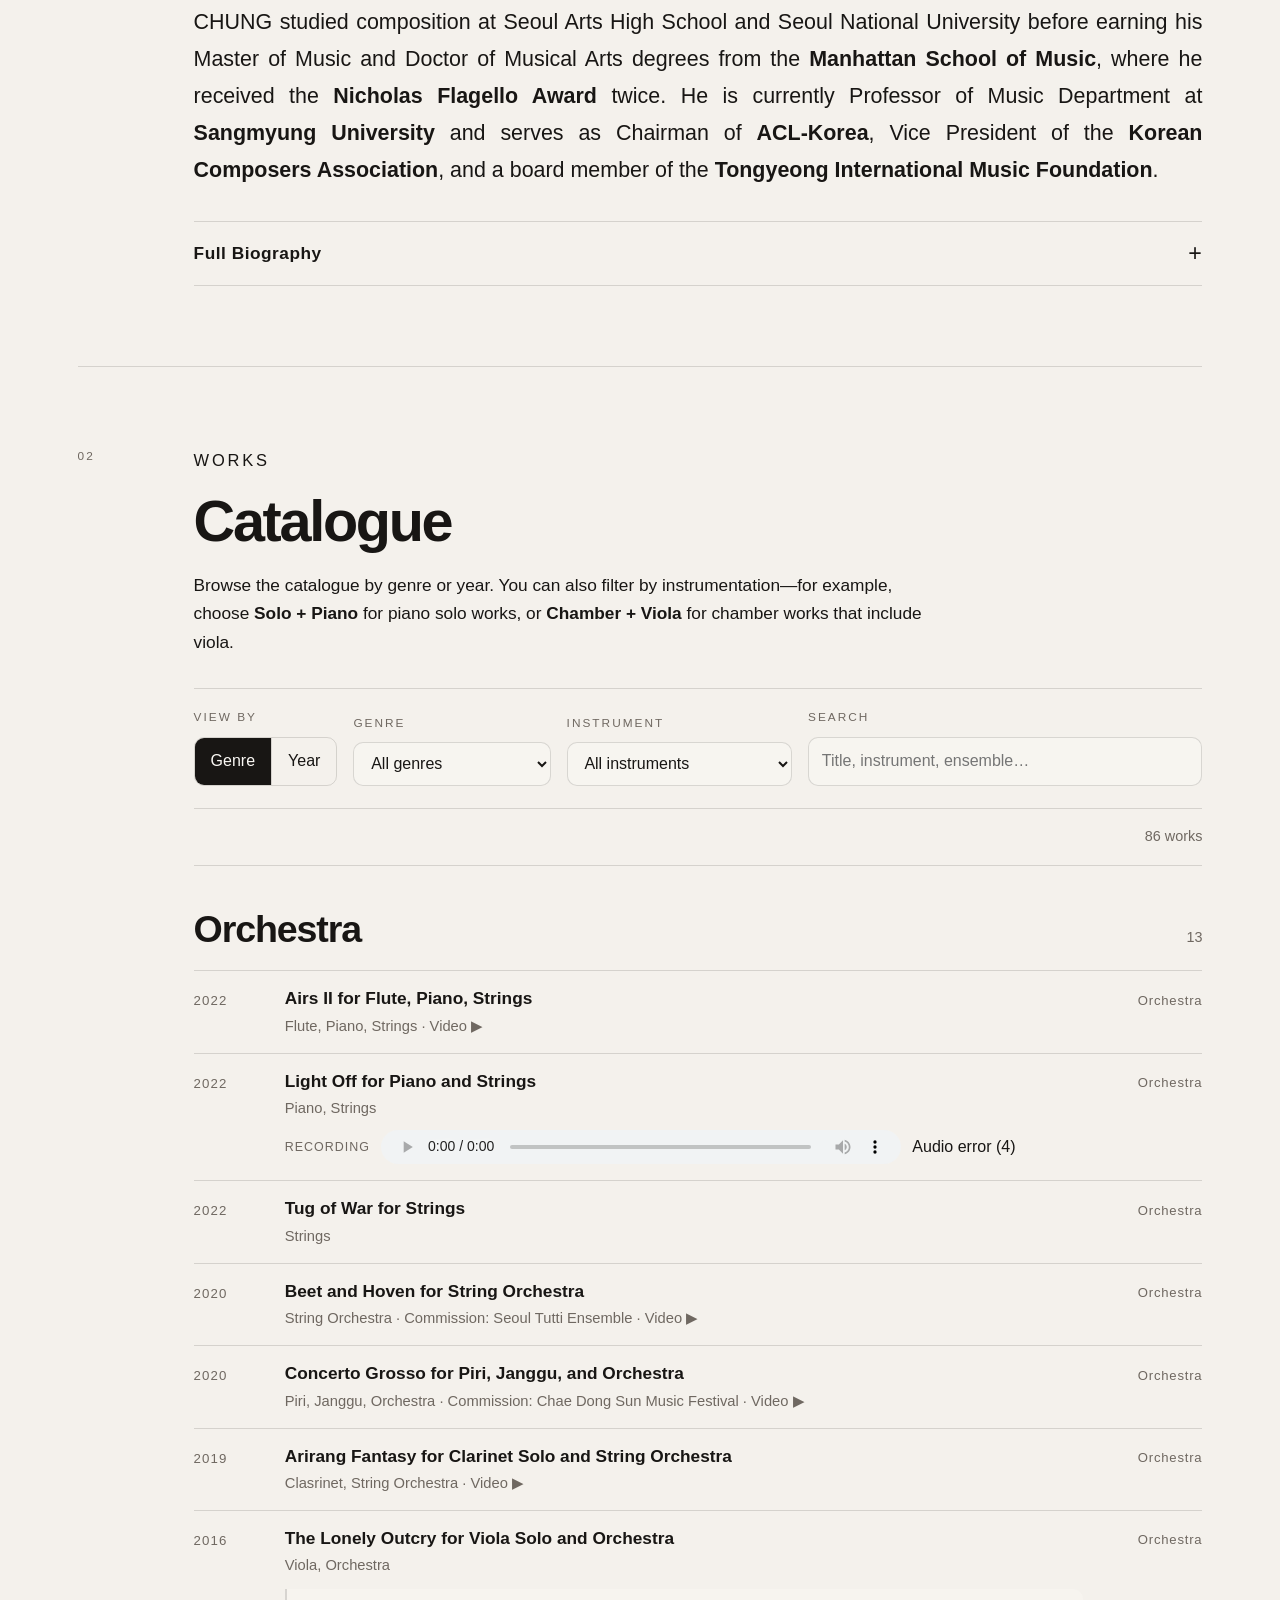
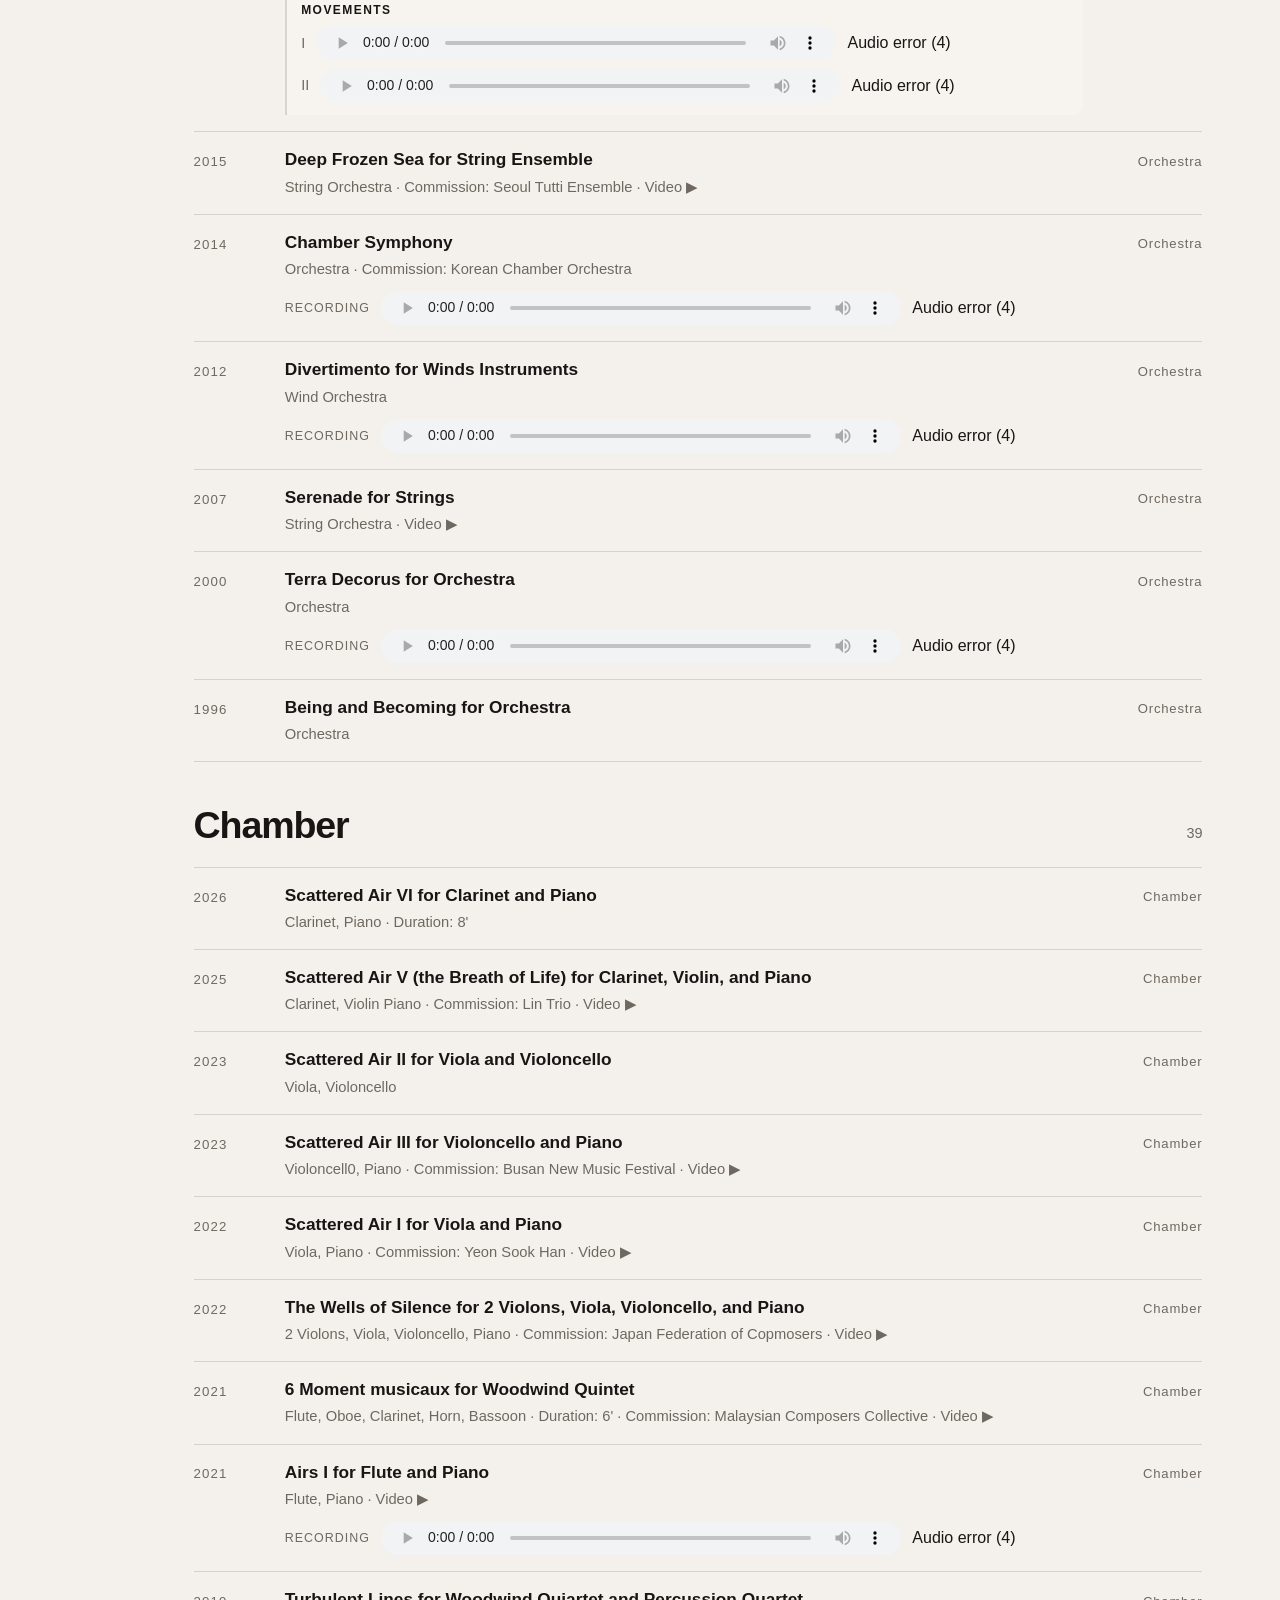
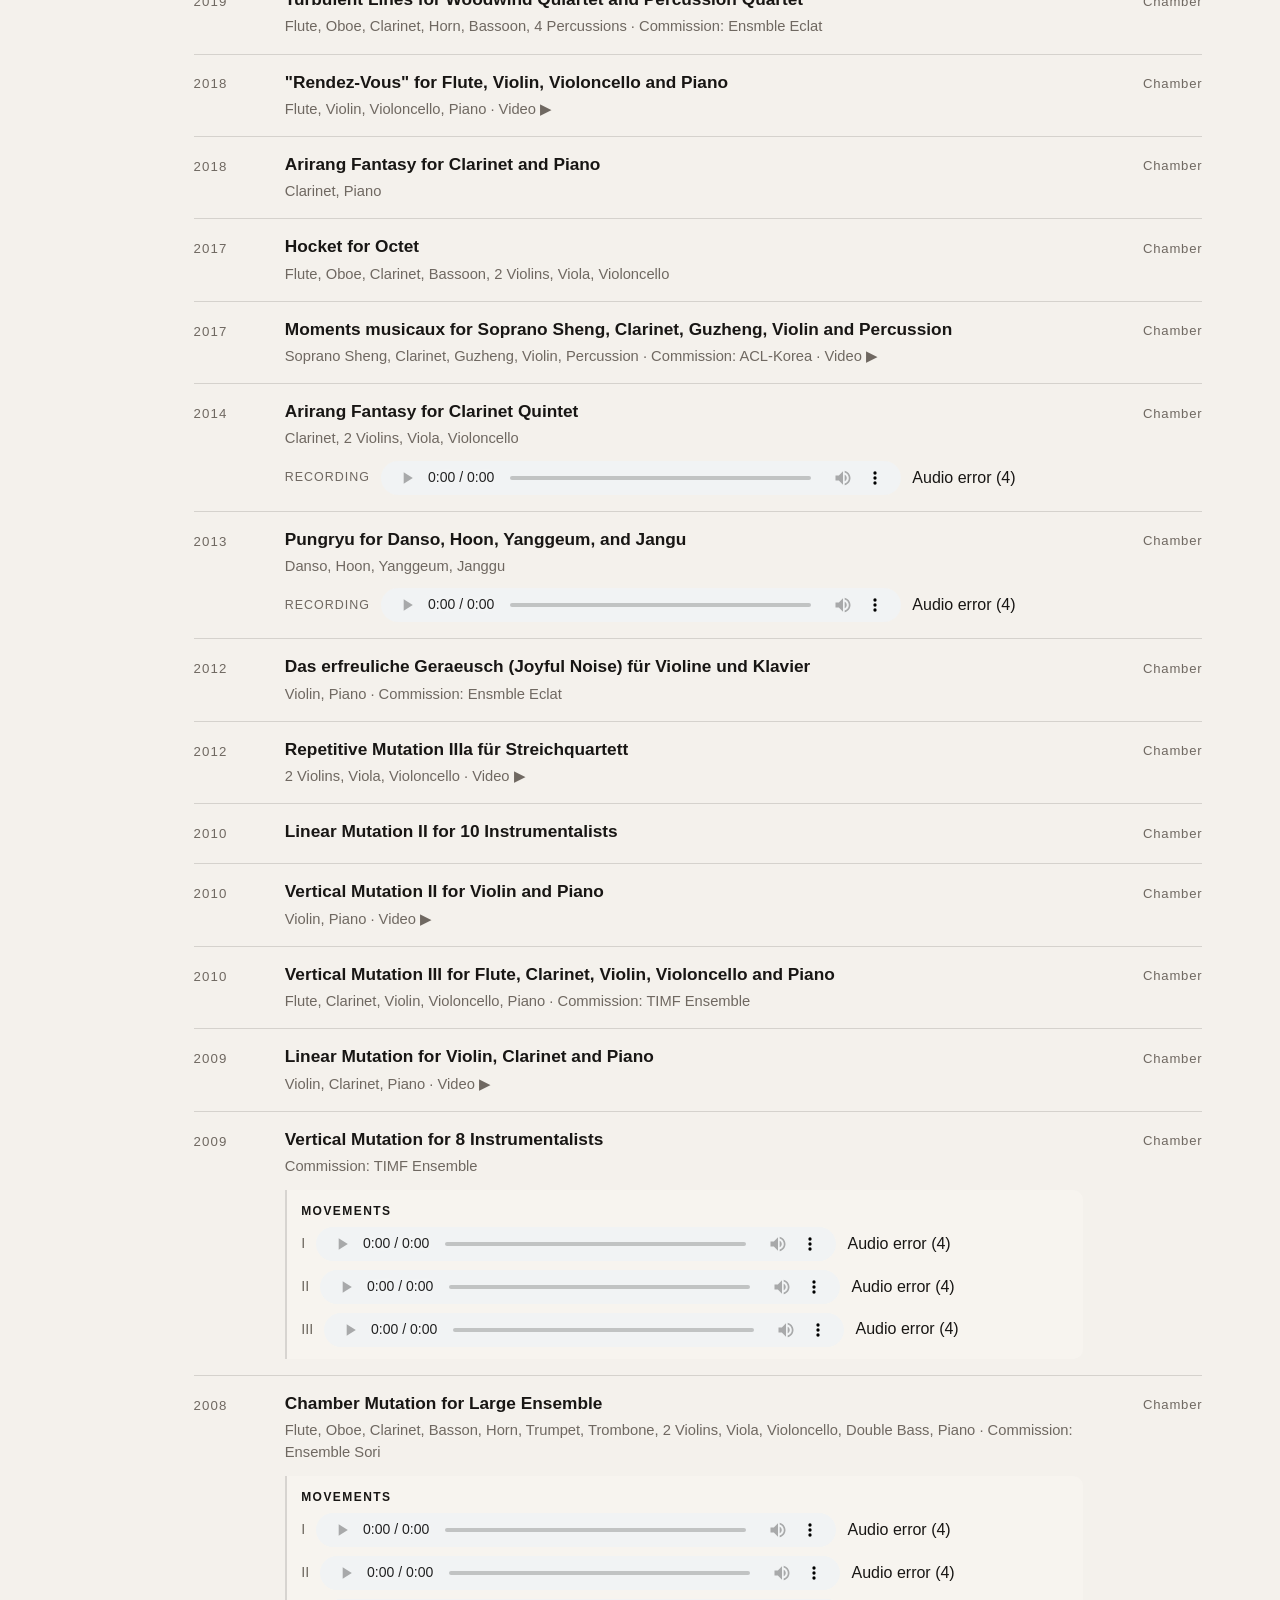
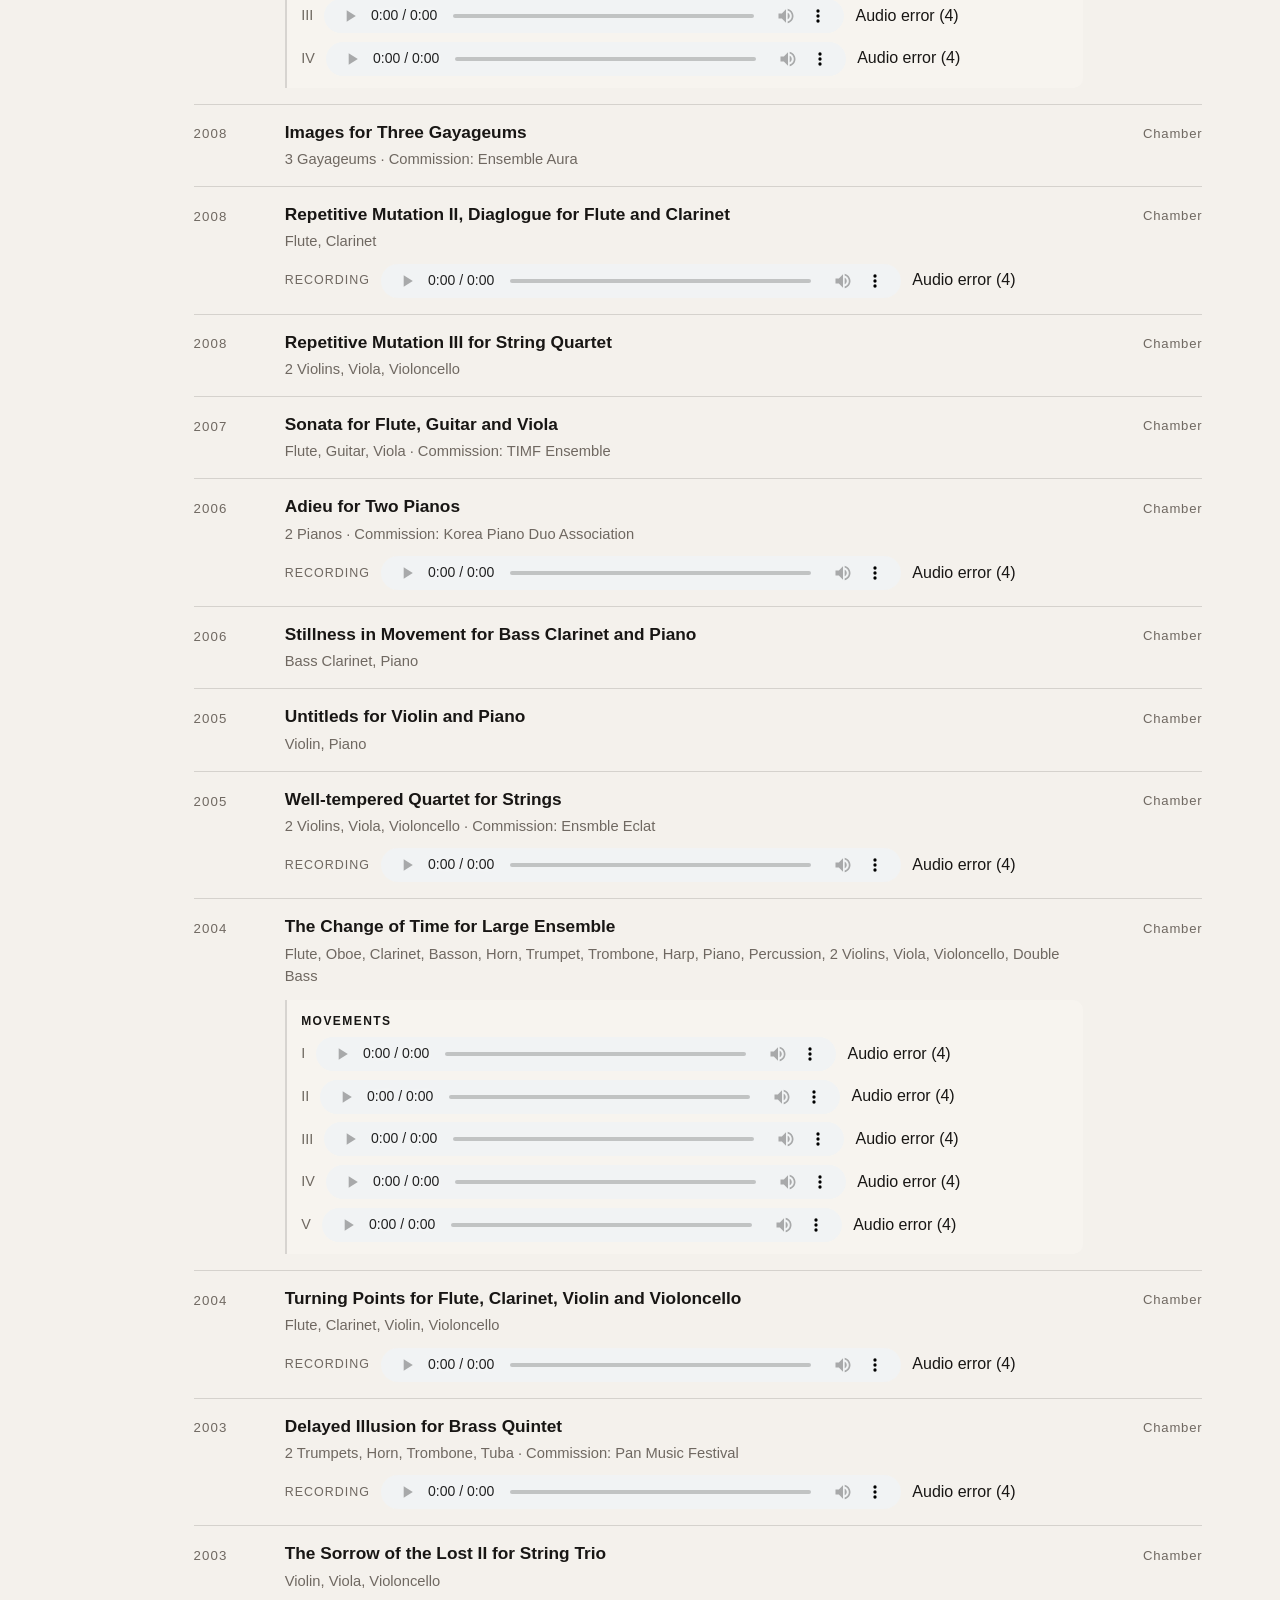
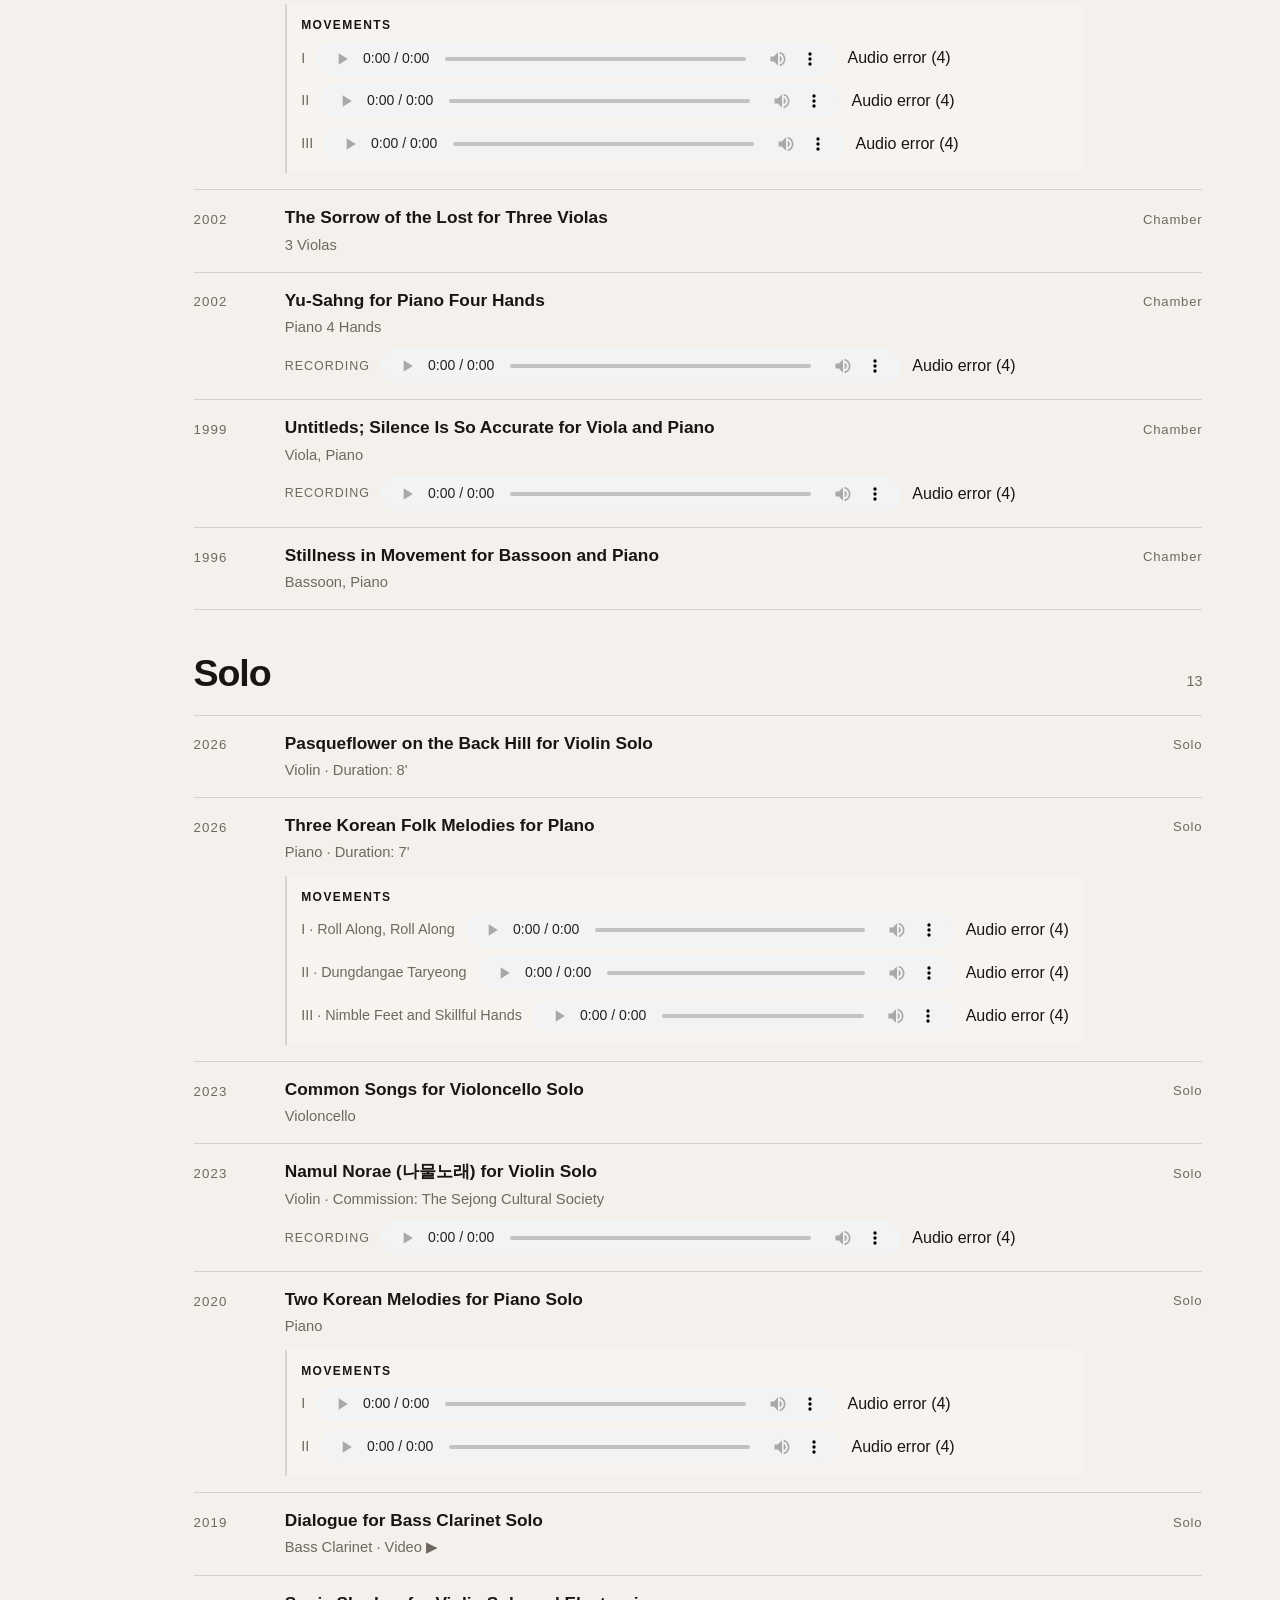
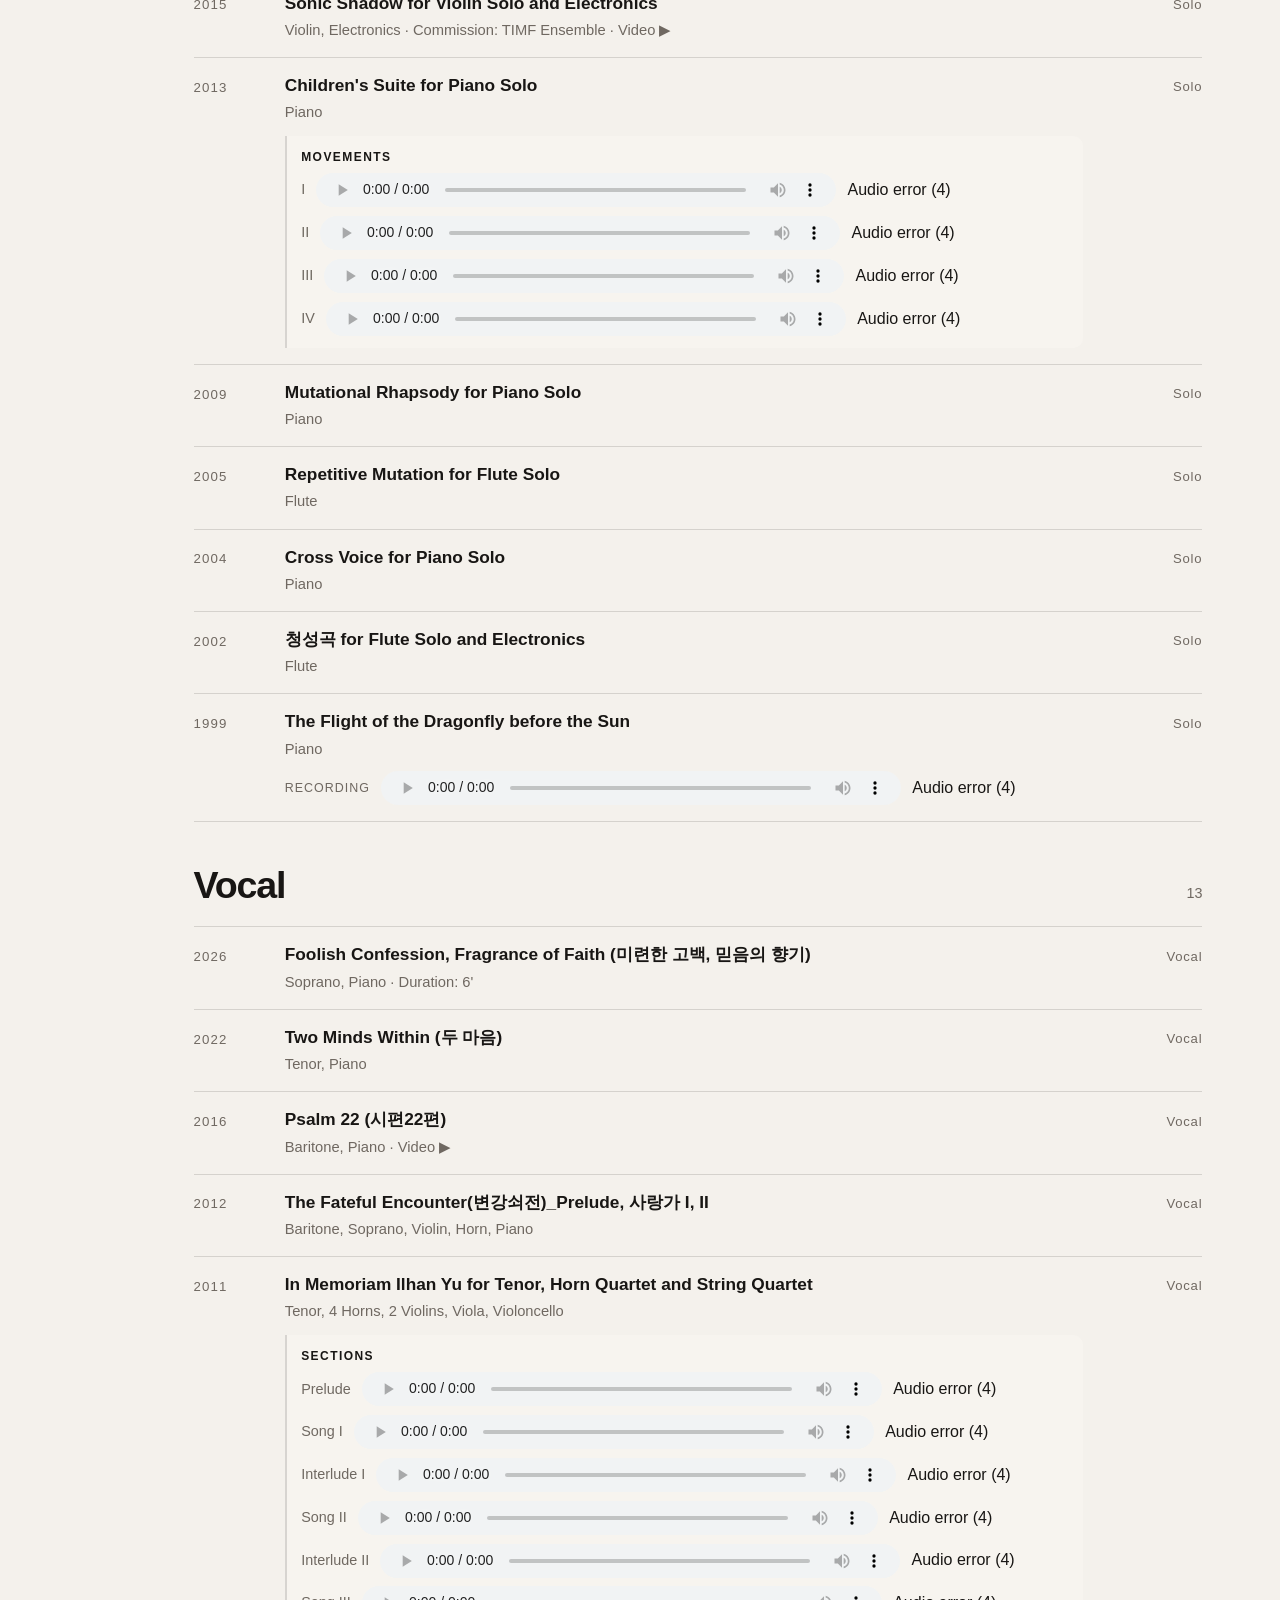
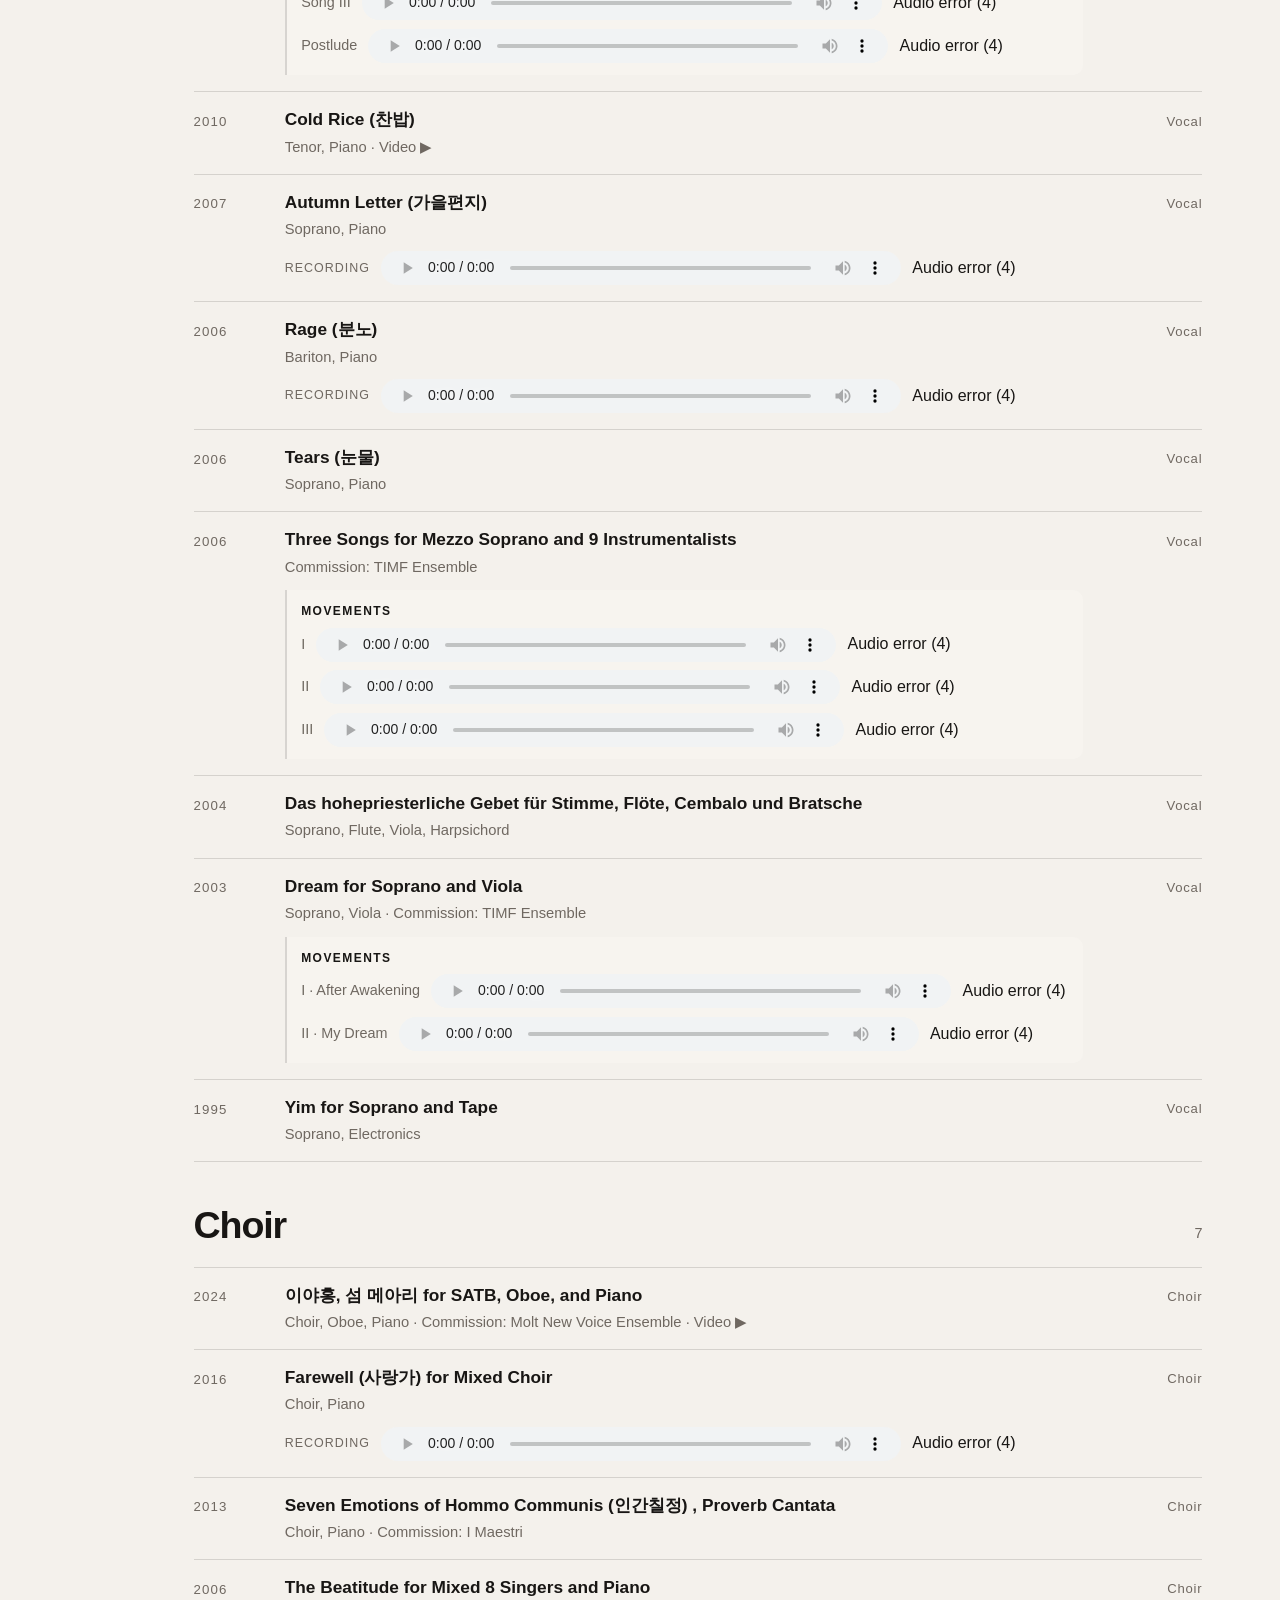
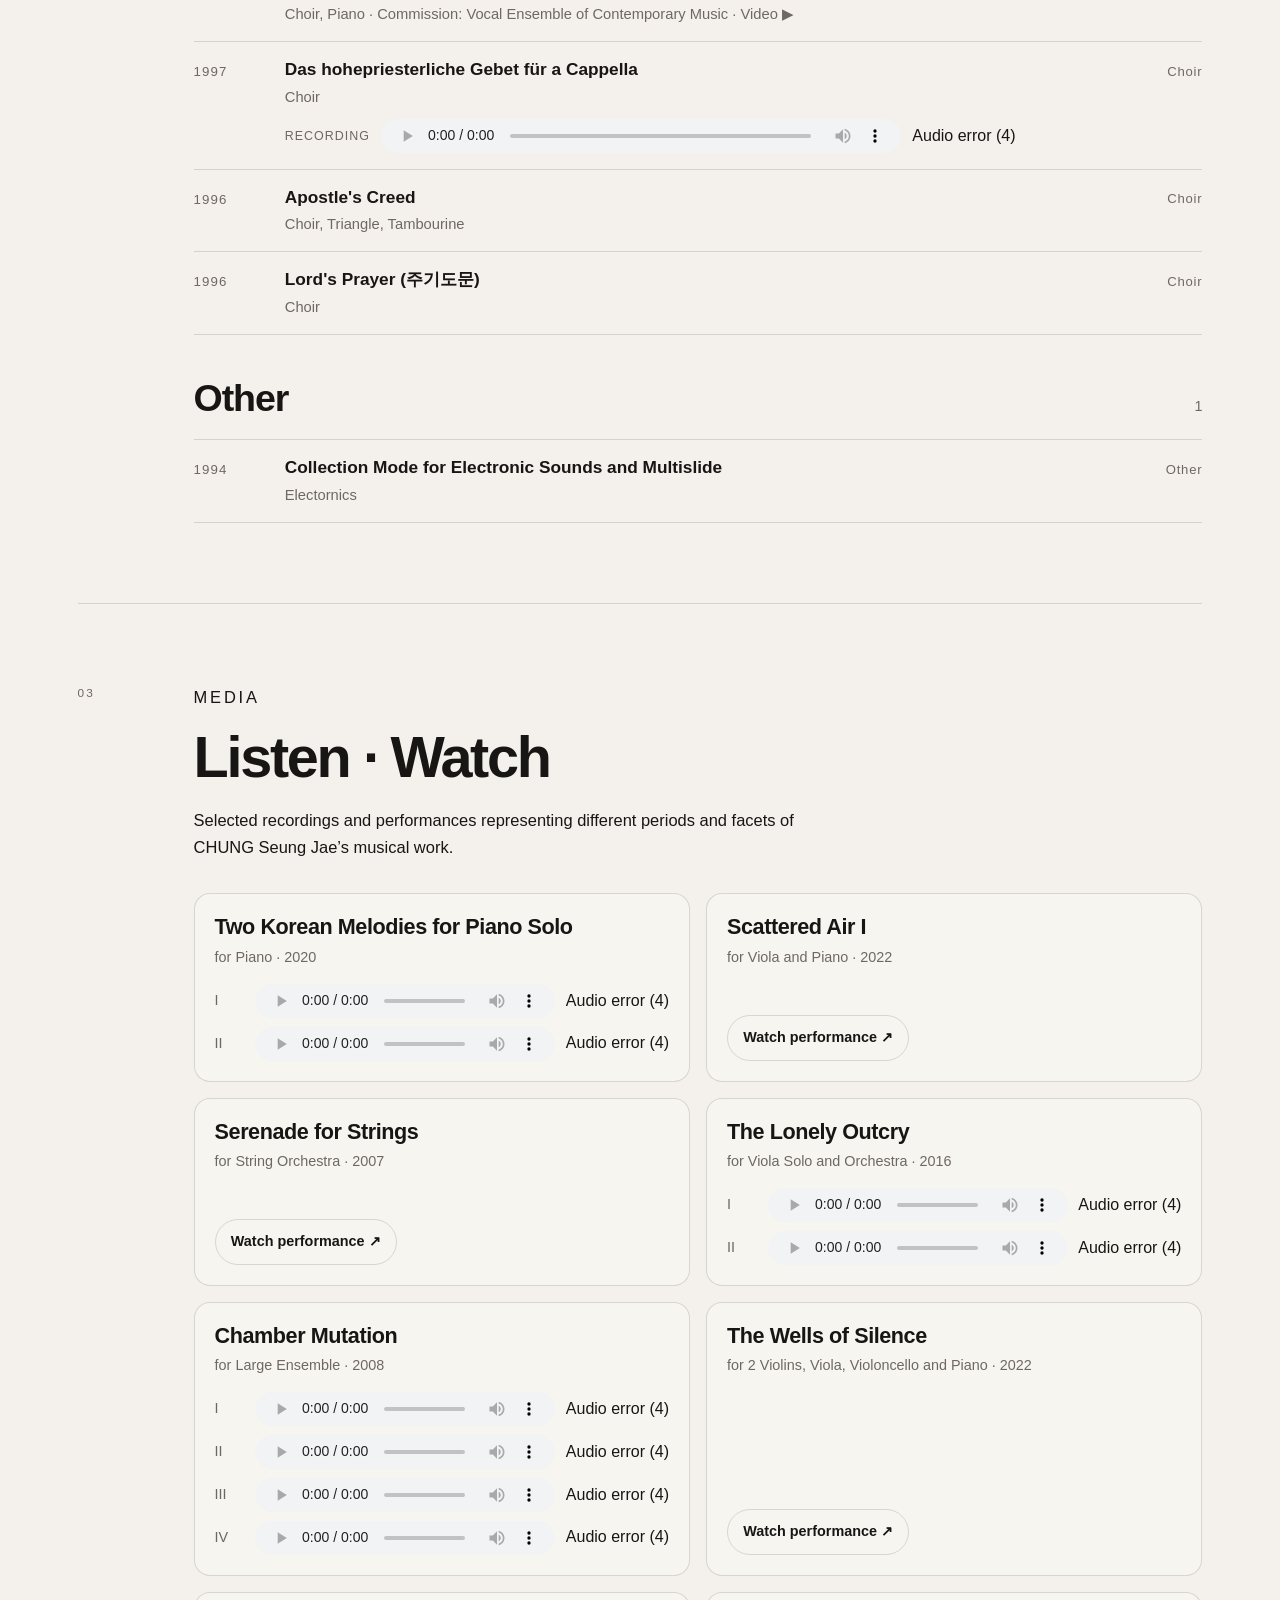
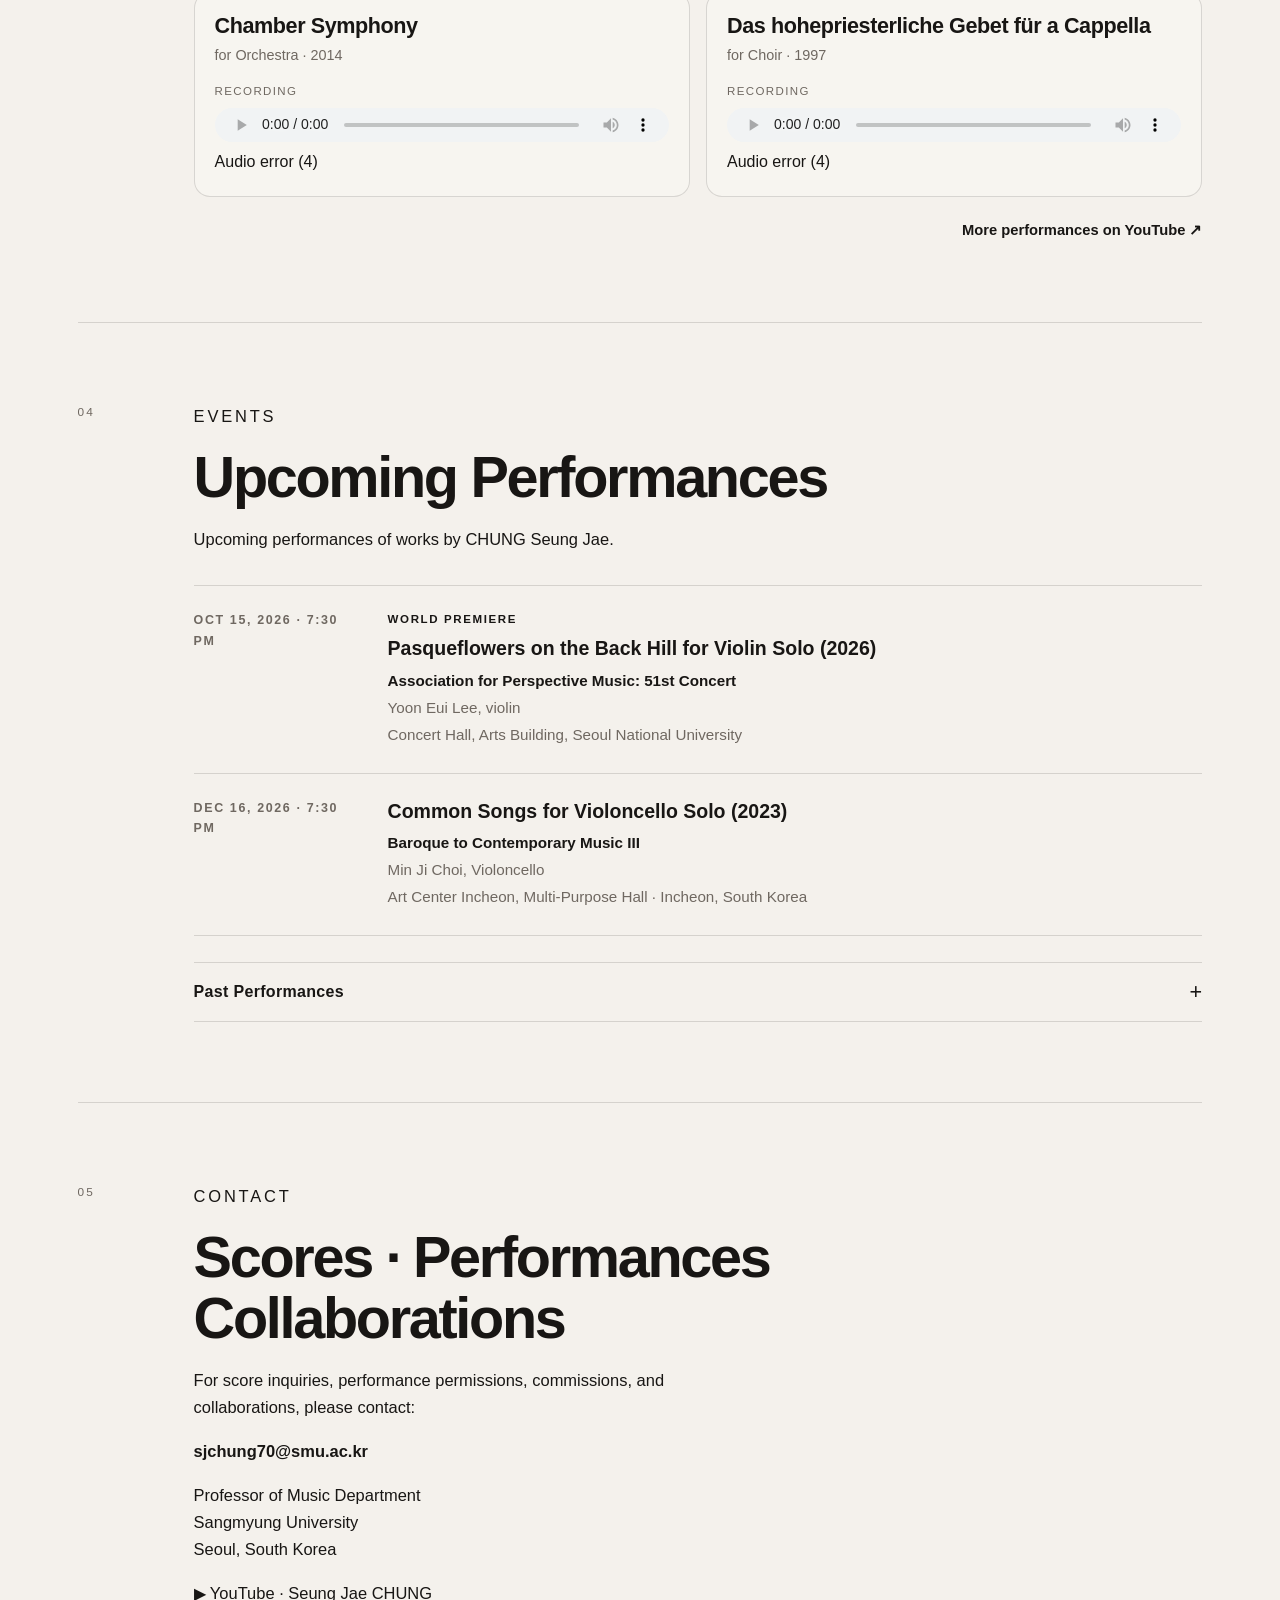
==== commit d6bfafbc: "Set Common Songs performance for December 16 at 7:30 PM" ====
--- a/index.html
+++ b/index.html
@@ -190,7 +190,7 @@
   <script>
     document.getElementById('year').textContent = new Date().getFullYear();
   </script>
-  <script src="js/works.js?v=20261008-1" defer></script>\n  <script src="js/audio-recovery.js?v=20261006-2" defer></script>
+  <script src="js/works.js?v=20261008-2" defer></script>\n  <script src="js/audio-recovery.js?v=20261006-2" defer></script>
   <script src="js/play-icons.js?v=20260912-1" defer></script>
 </body>
 </html>
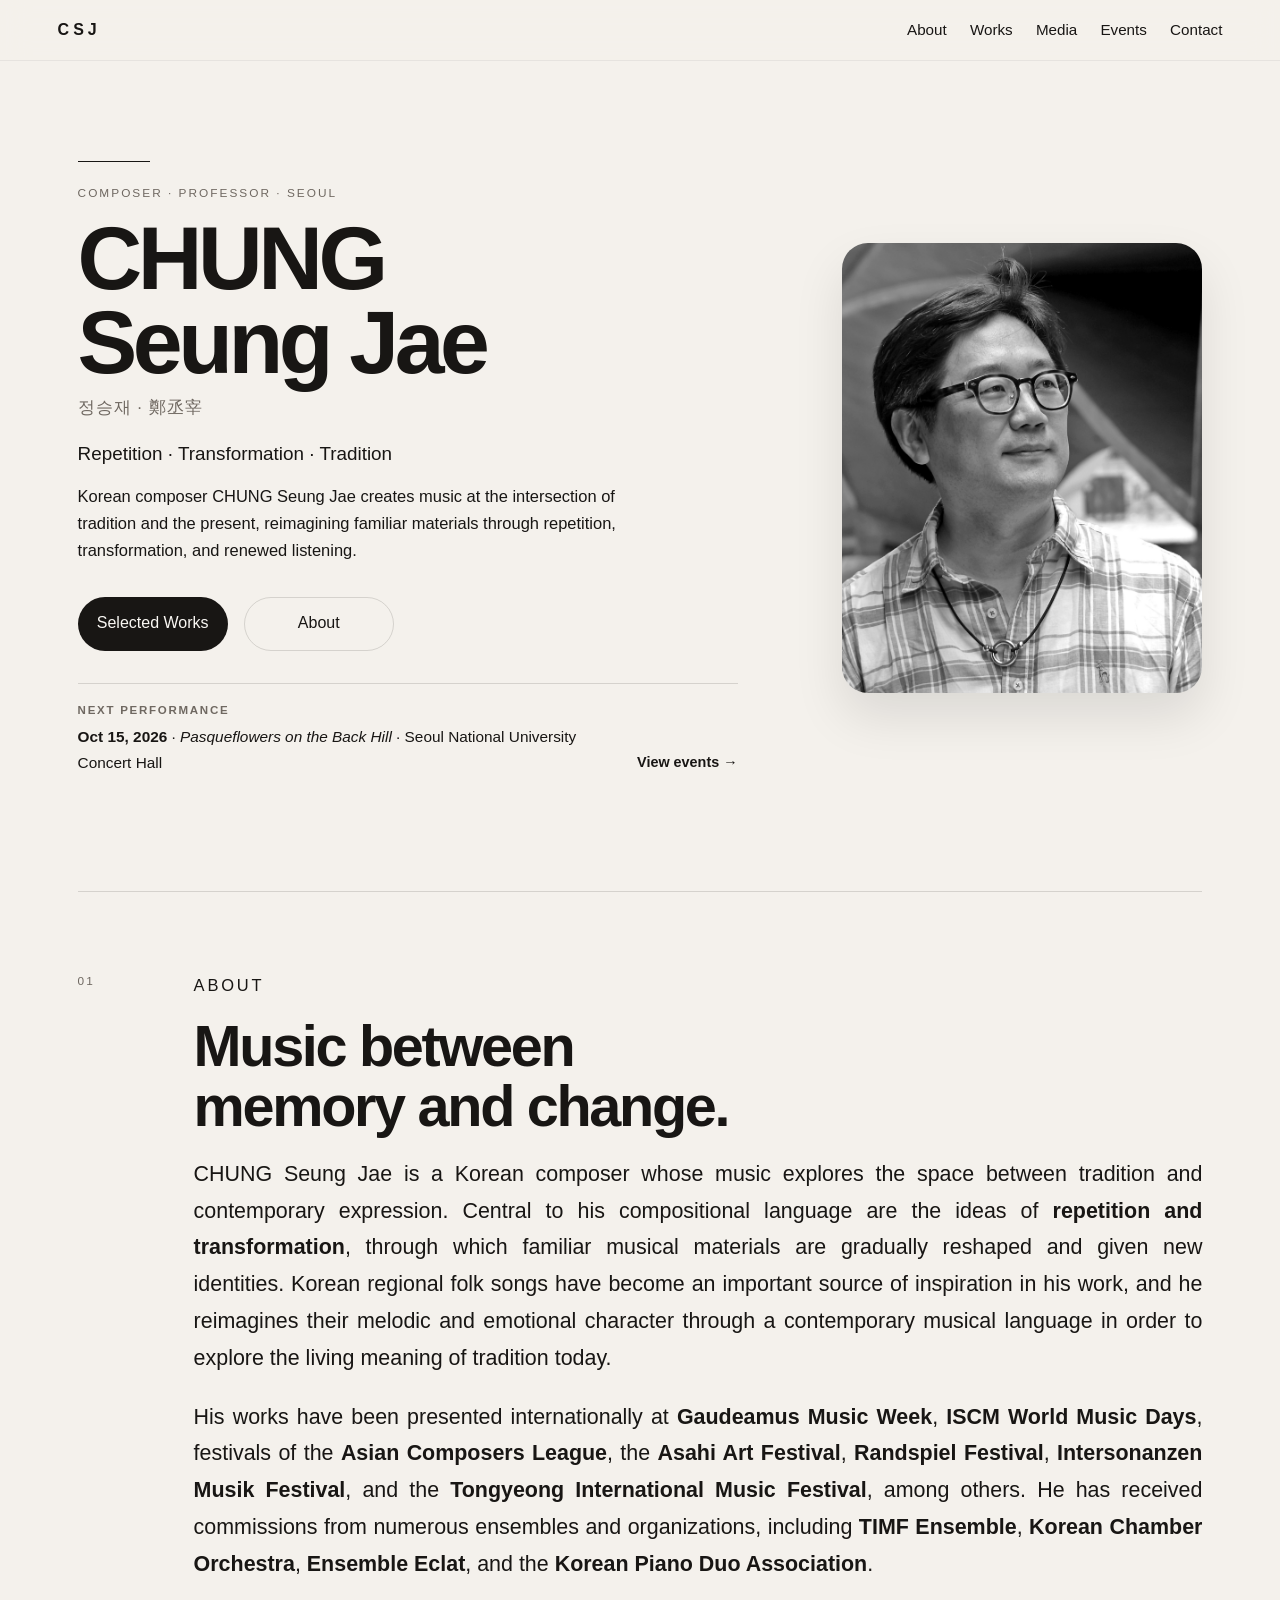
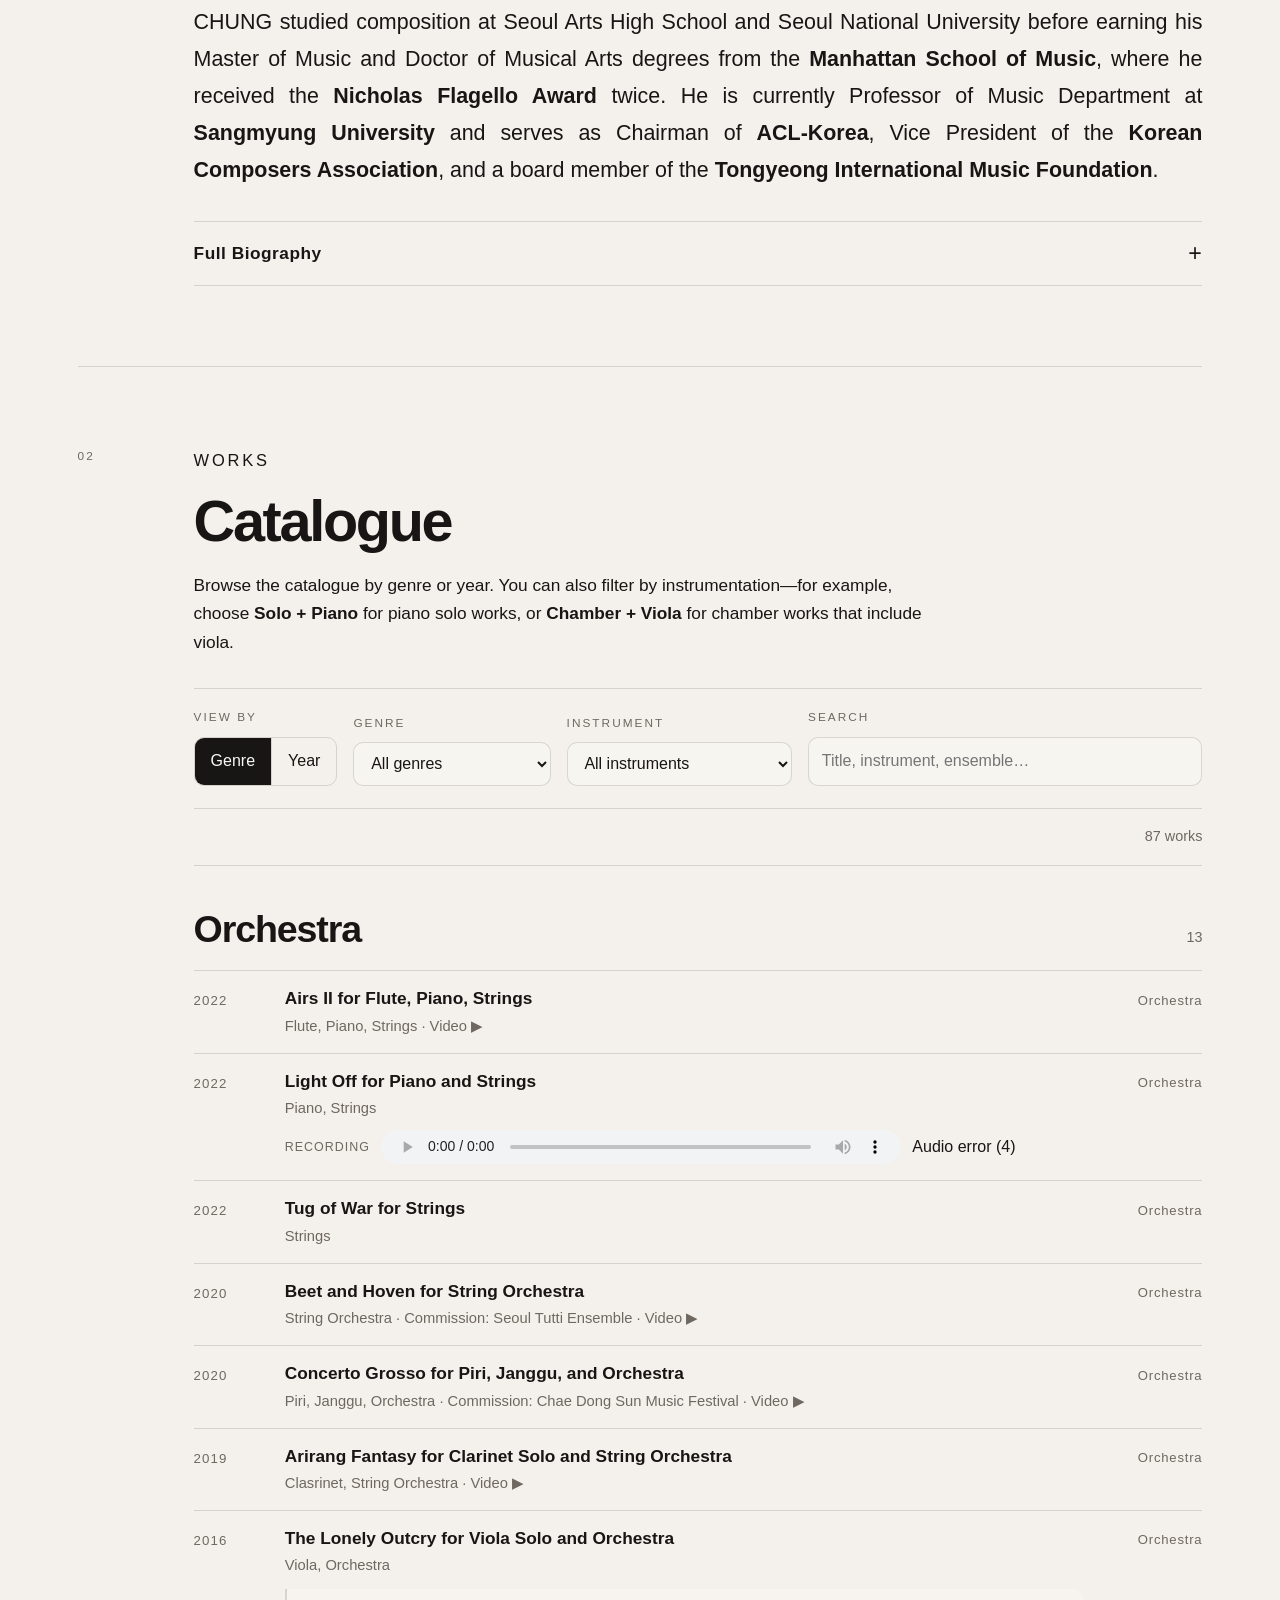
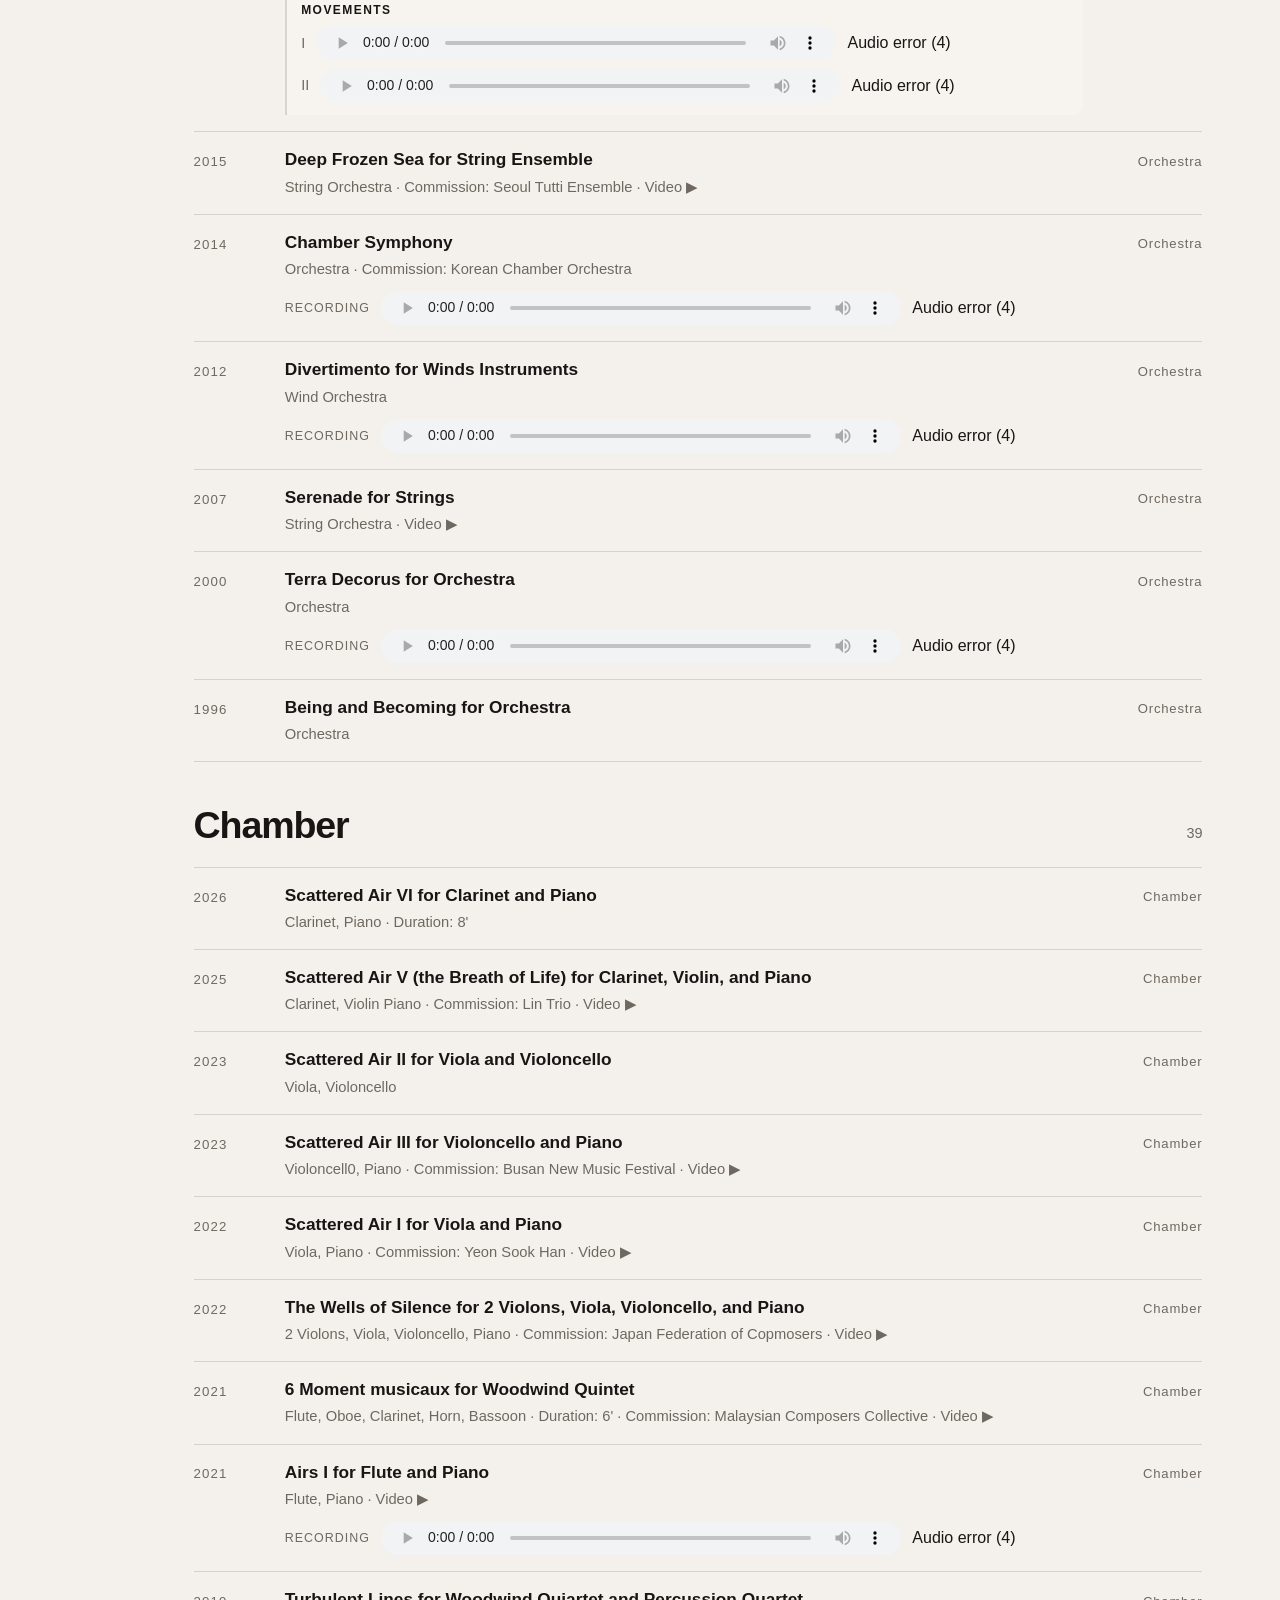
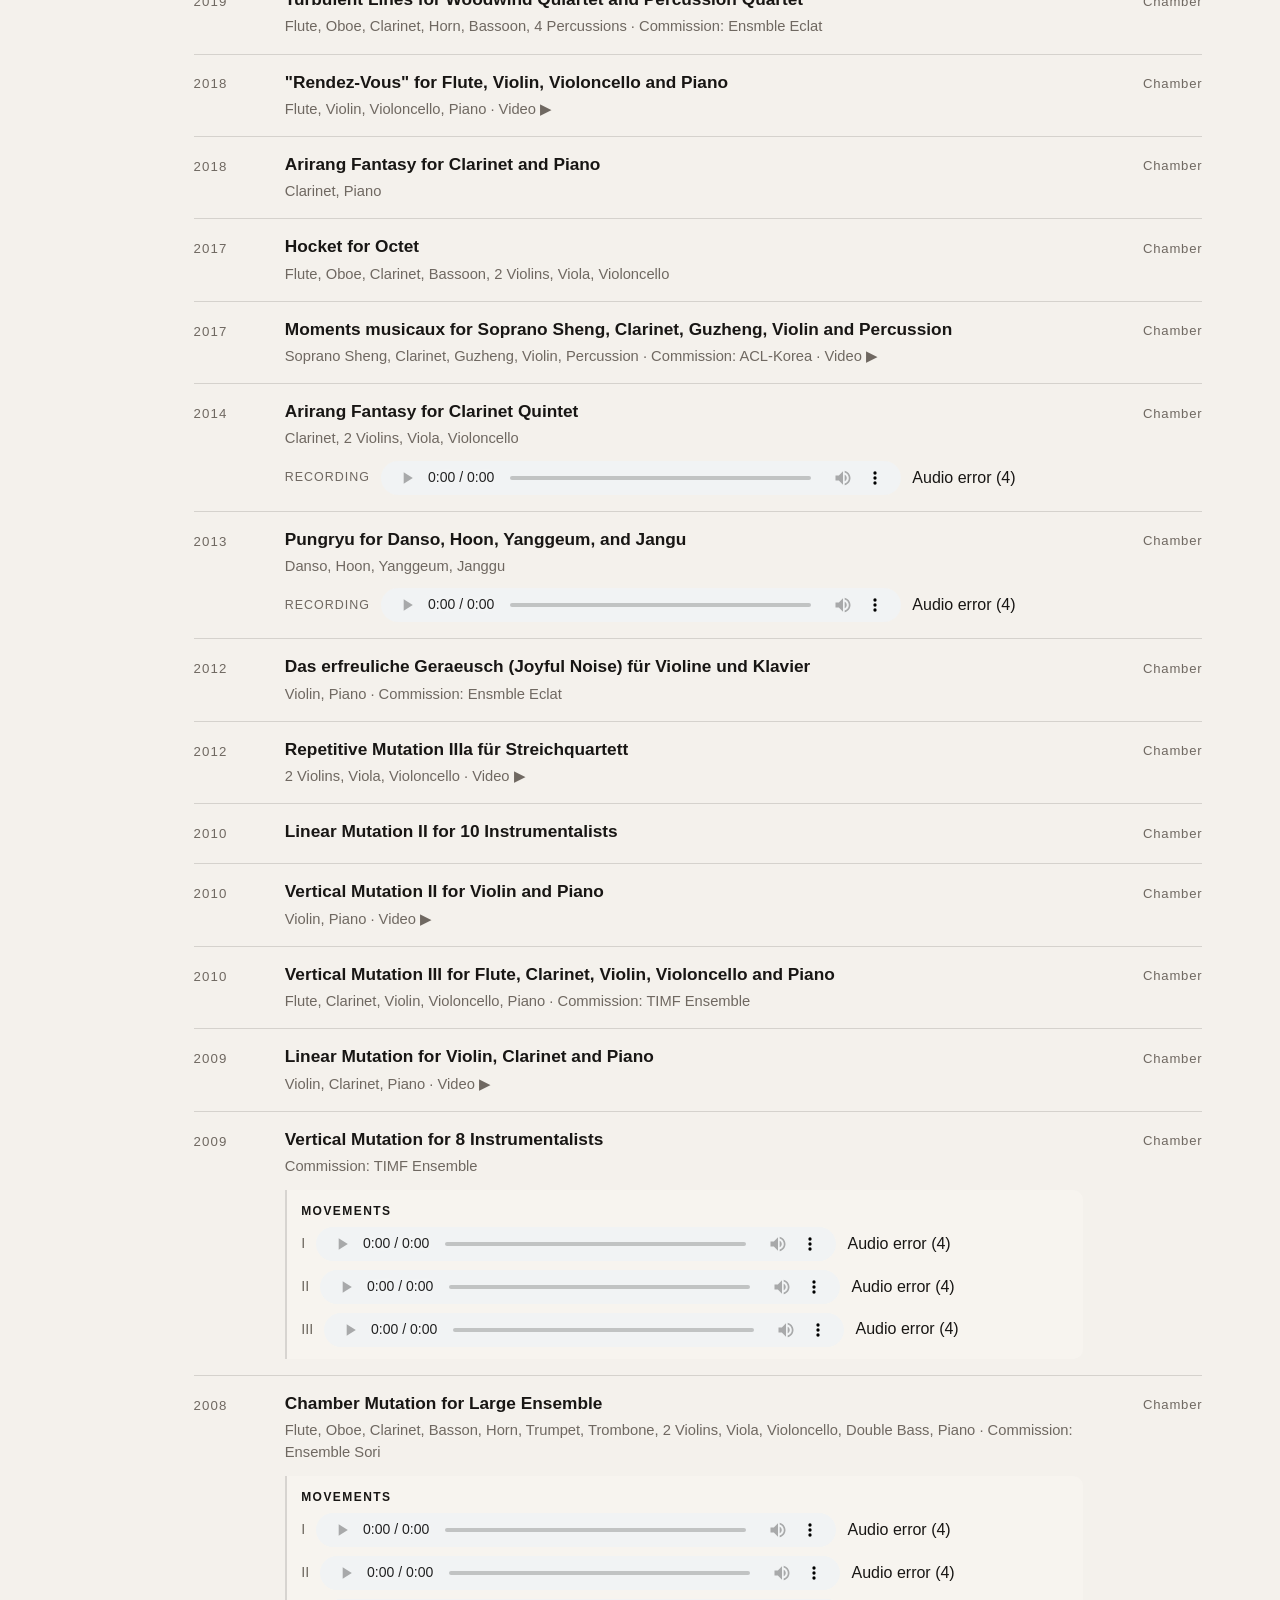
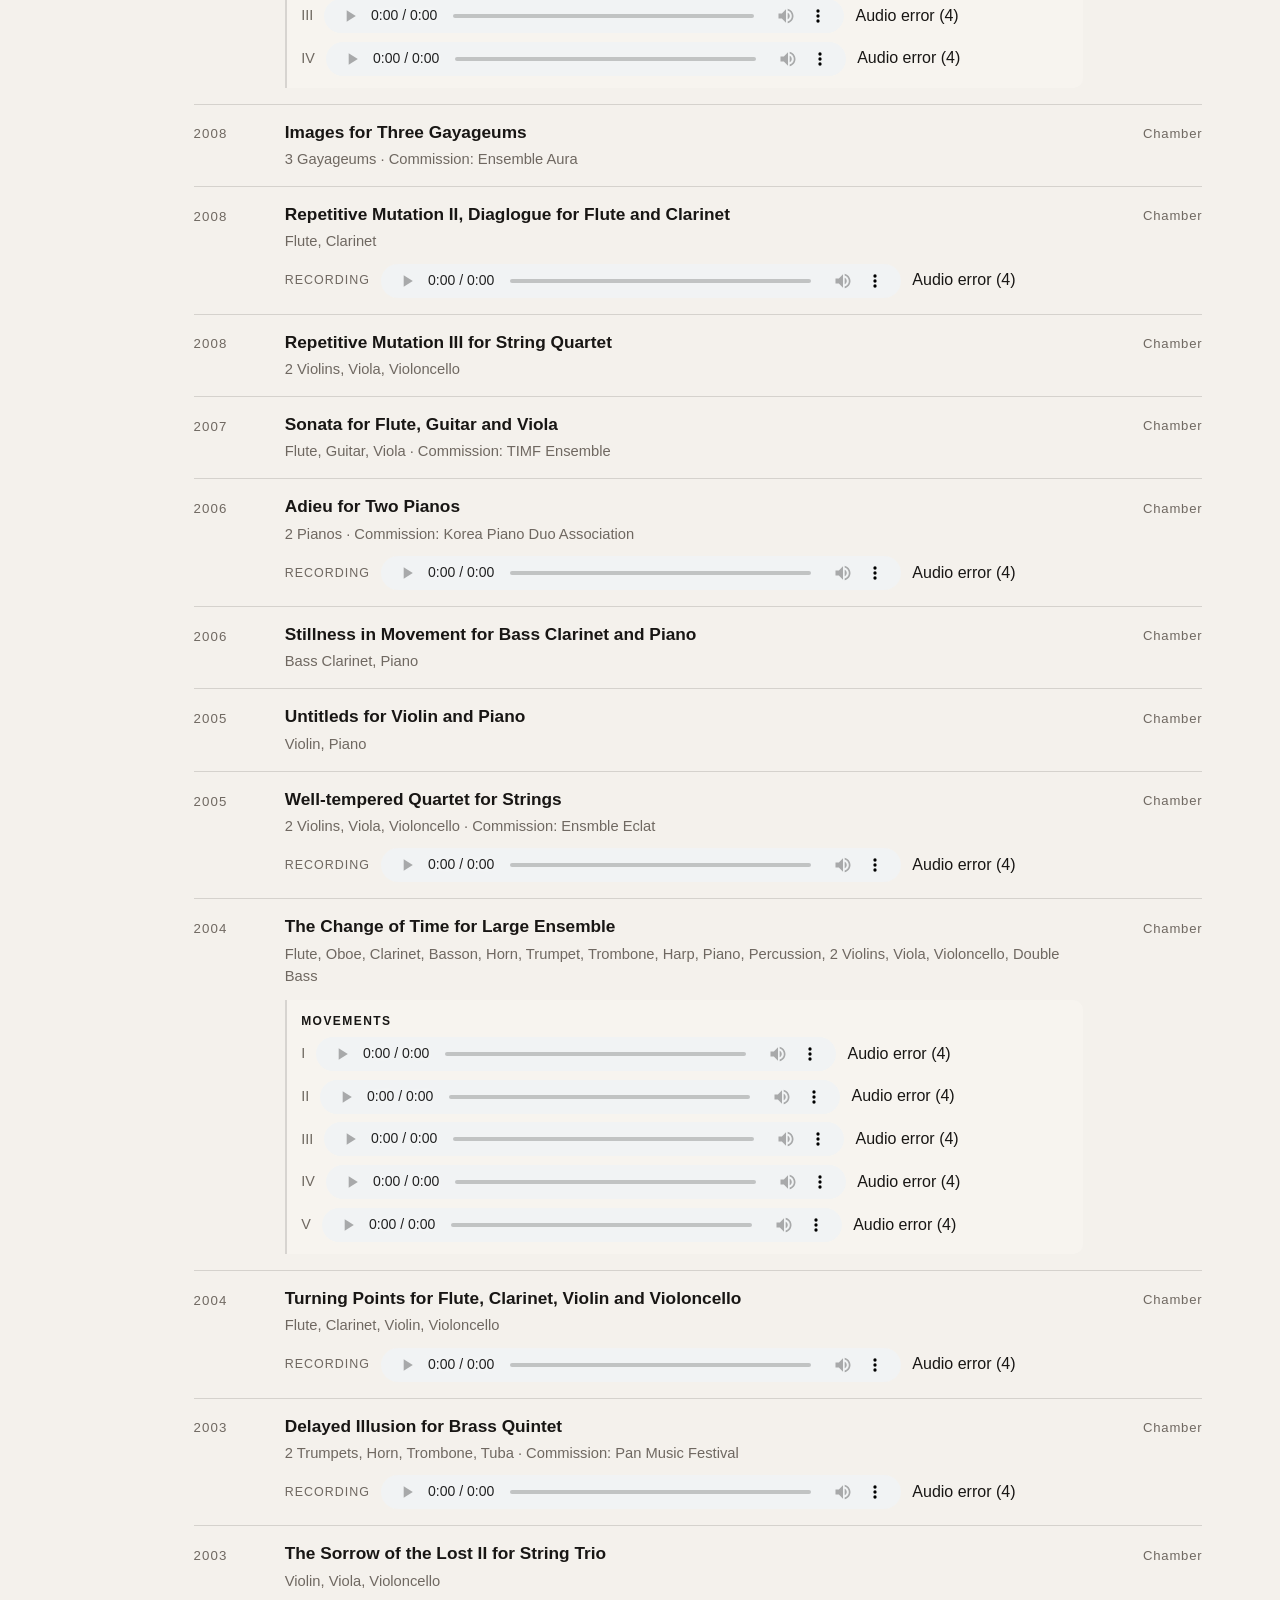
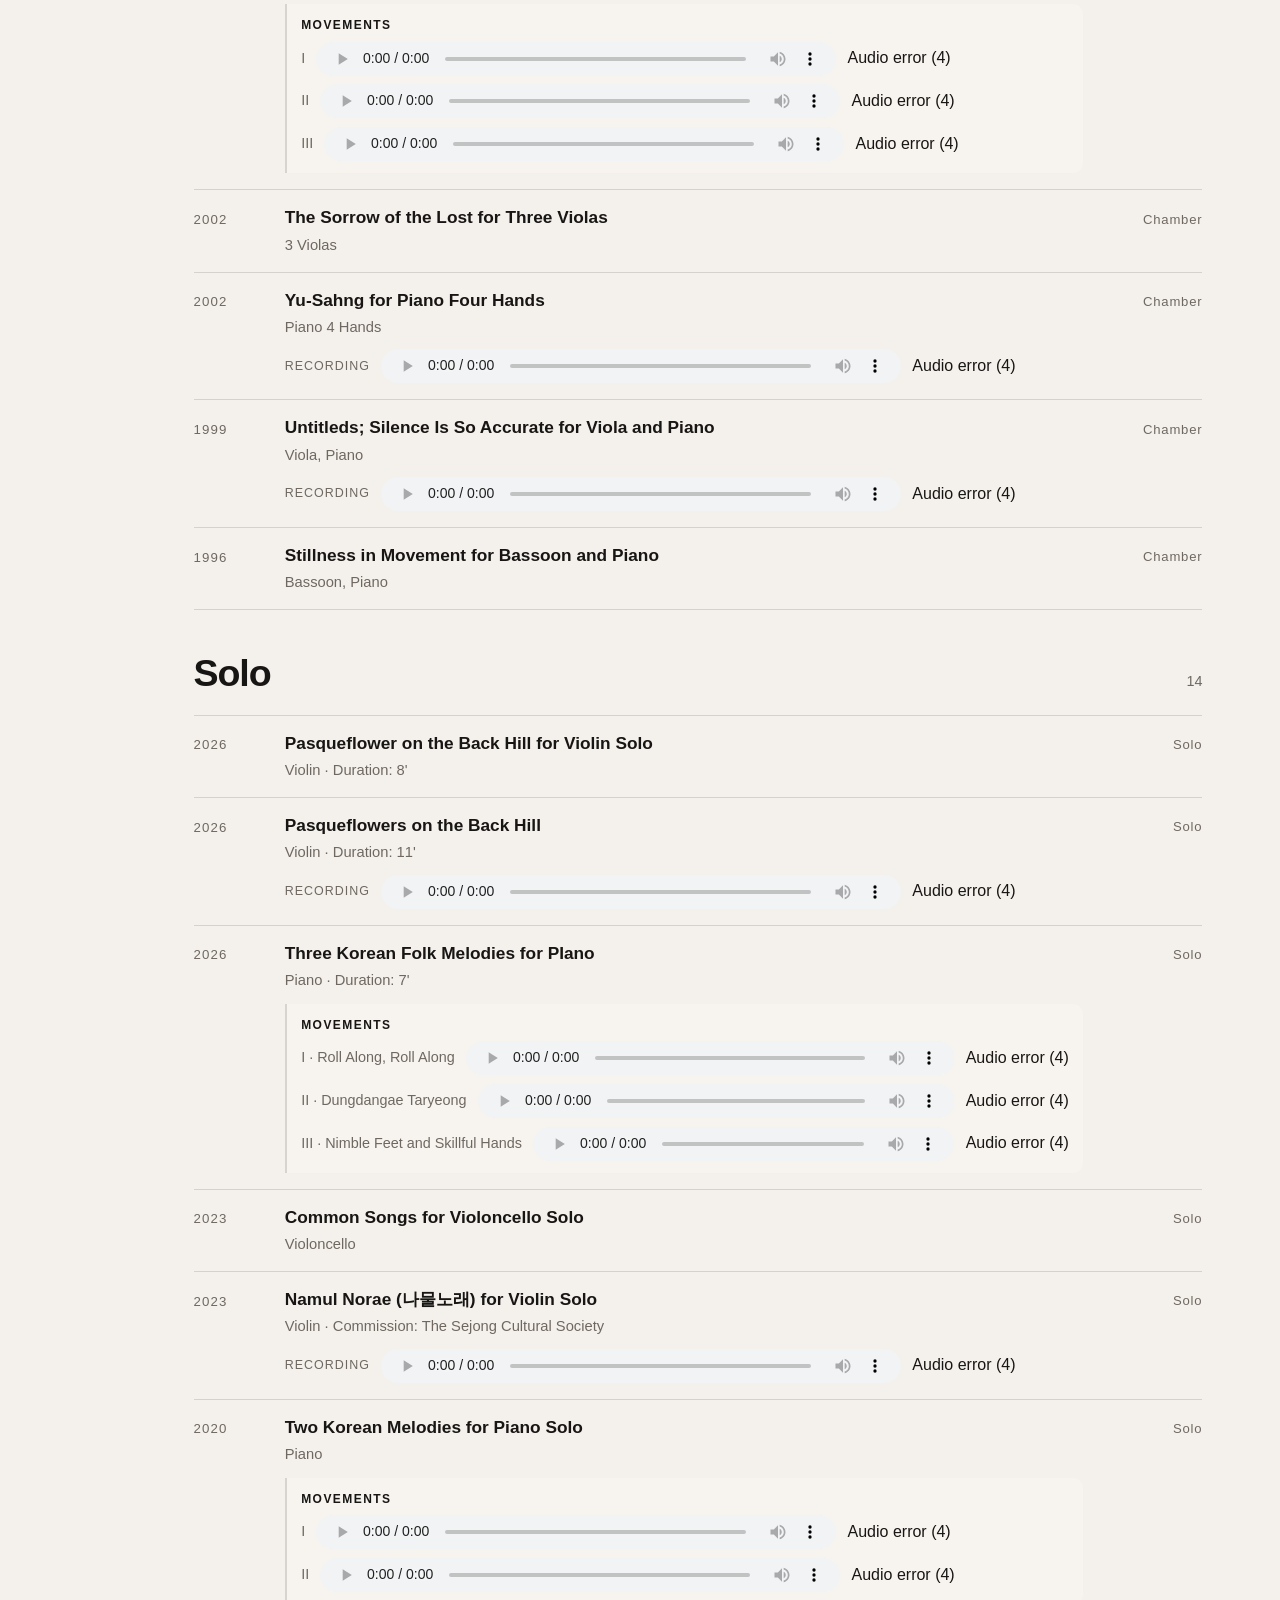
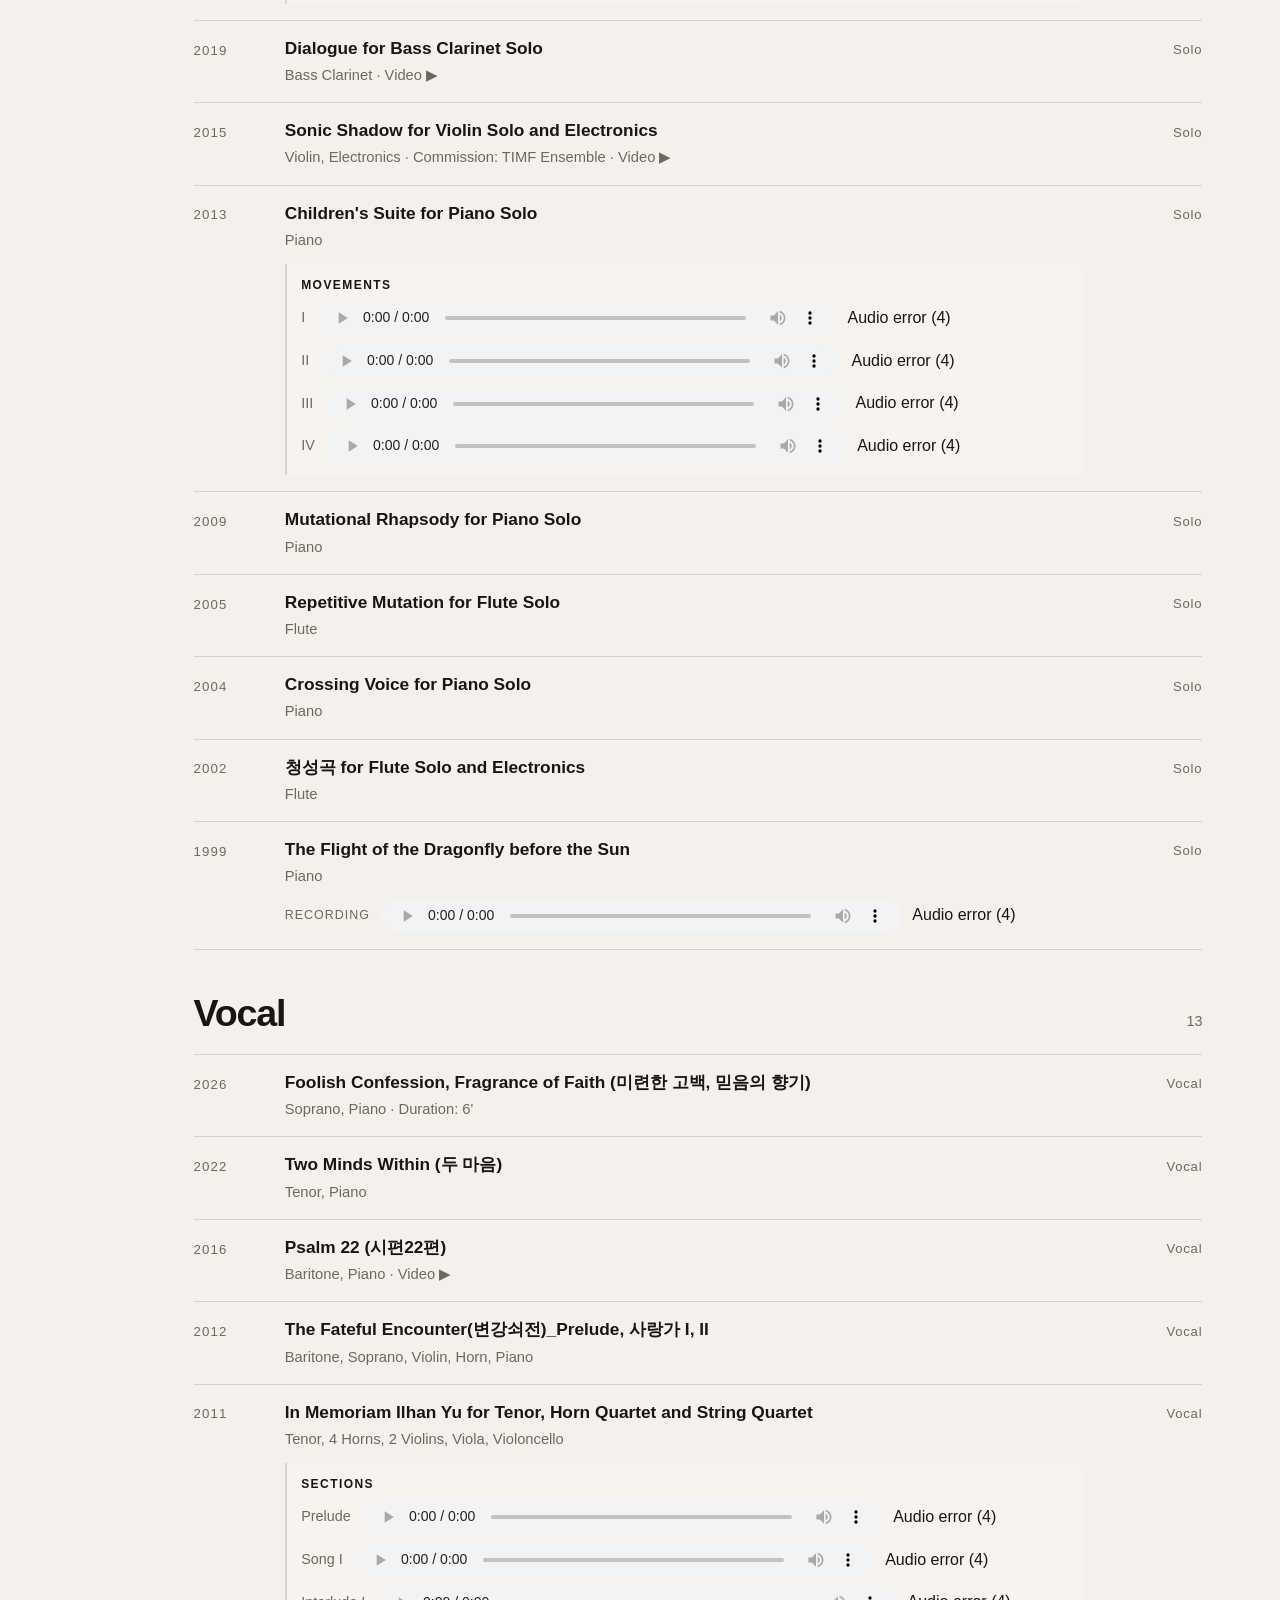
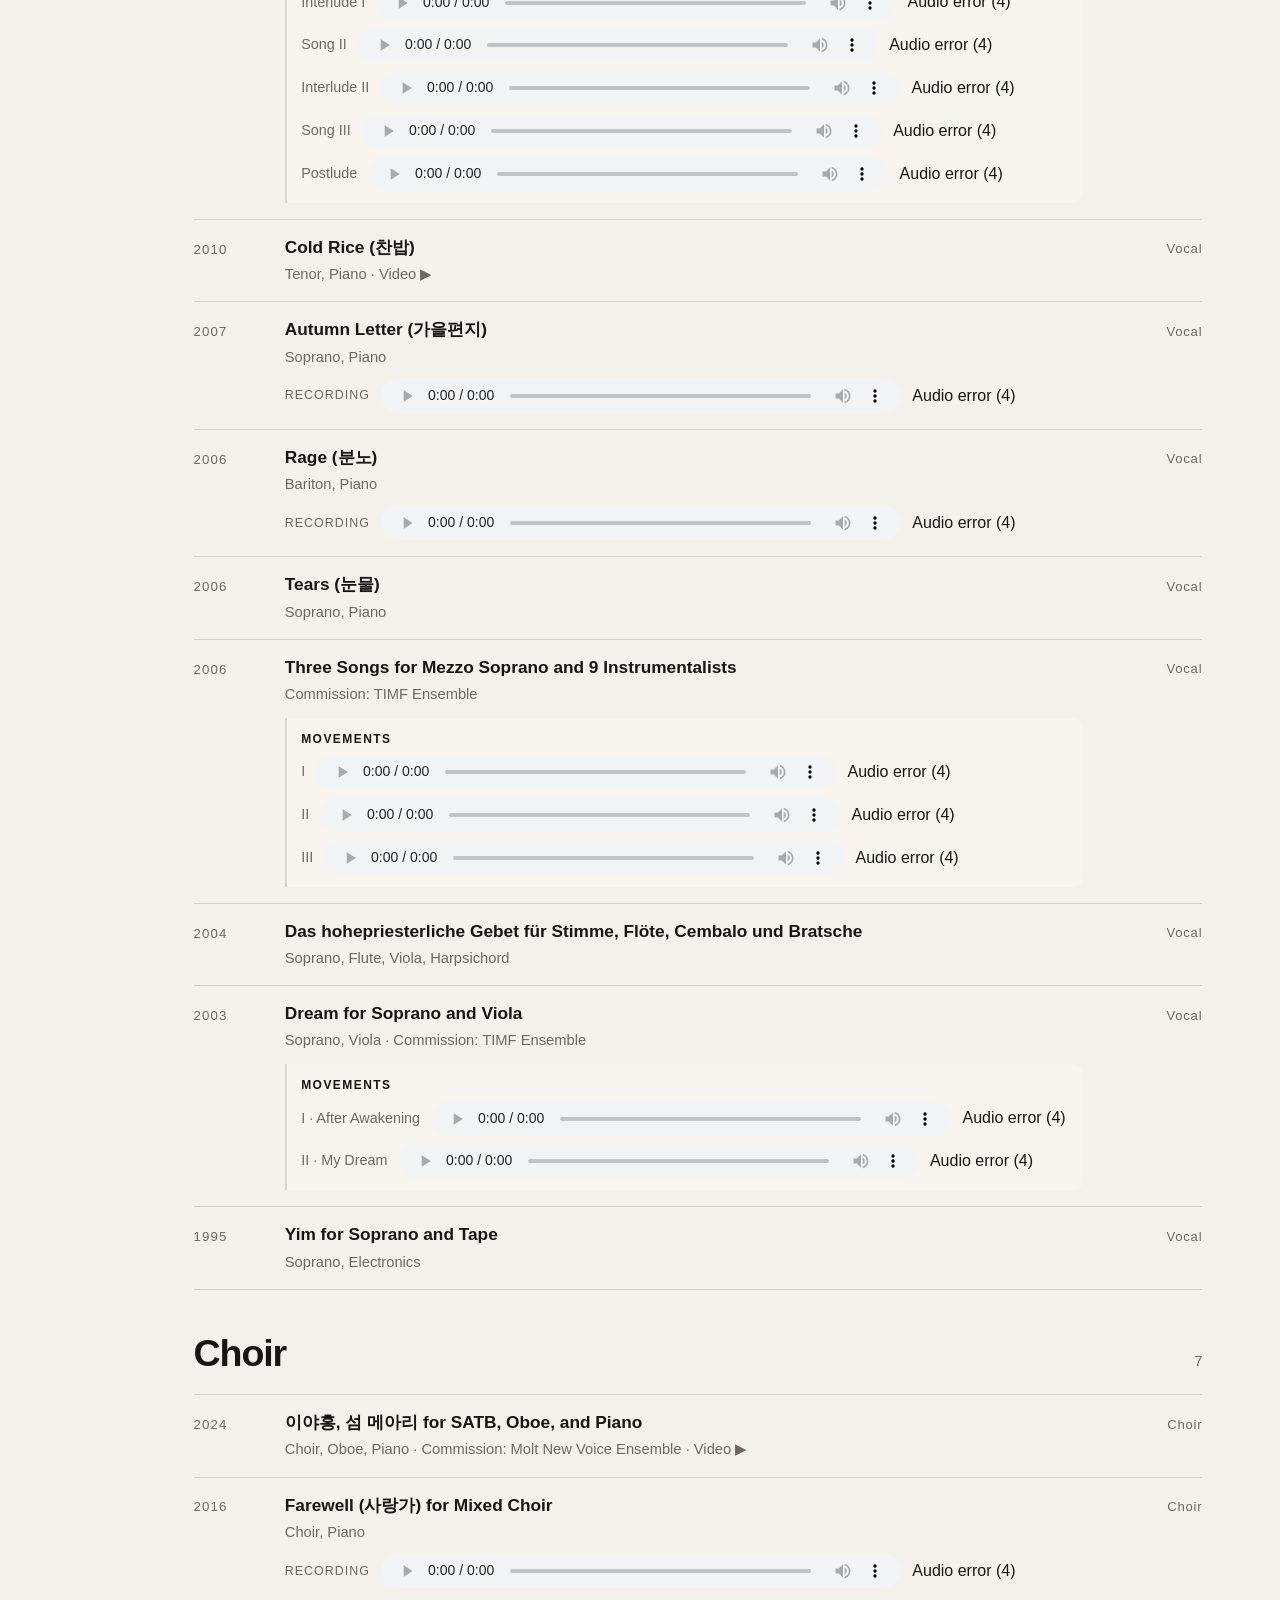
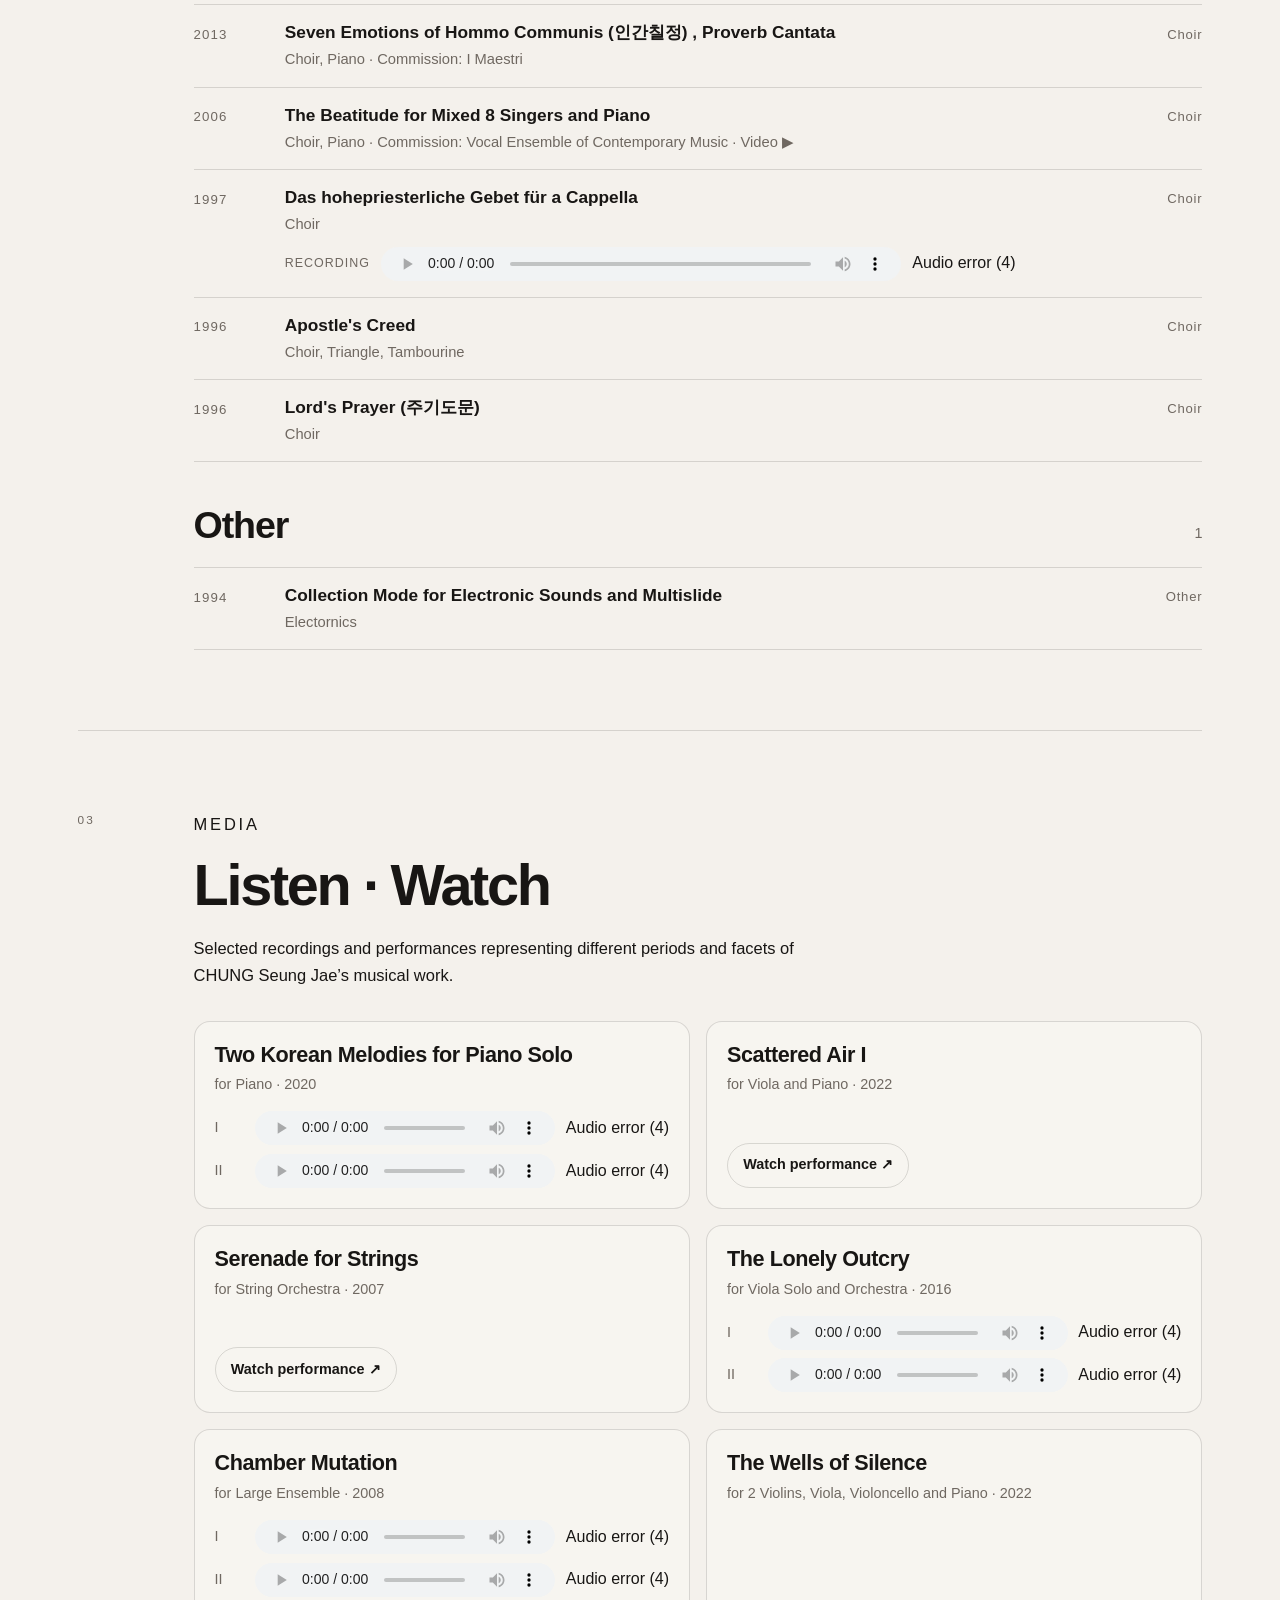
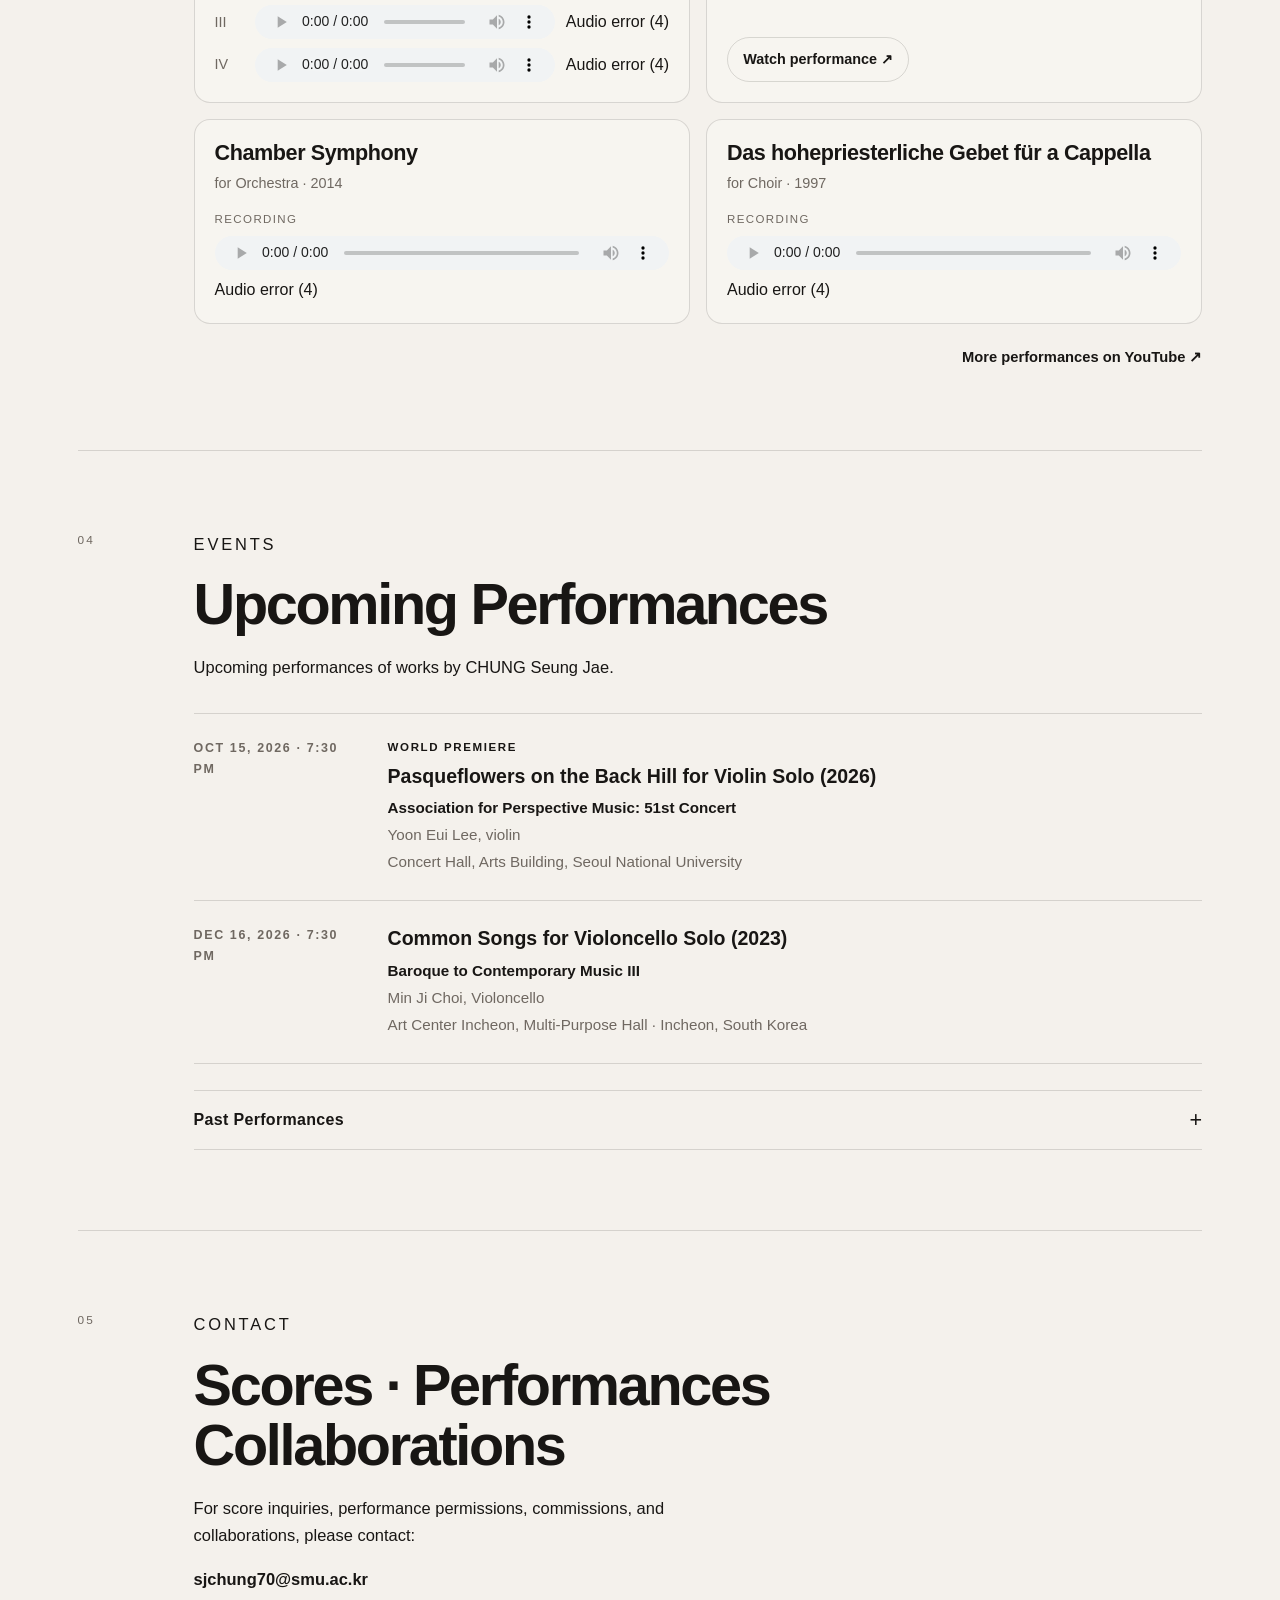
==== commit 613d58d0: "Publish updated works catalogue and recording" ====
--- a/index.html
+++ b/index.html
@@ -190,7 +190,7 @@
   <script>
     document.getElementById('year').textContent = new Date().getFullYear();
   </script>
-  <script src="js/works.js?v=20261008-2" defer></script>\n  <script src="js/audio-recovery.js?v=20261006-2" defer></script>
+  <script src="js/works.js?v=20261019-1" defer></script>\n  <script src="js/audio-recovery.js?v=20261006-2" defer></script>
   <script src="js/play-icons.js?v=20260912-1" defer></script>
 </body>
 </html>
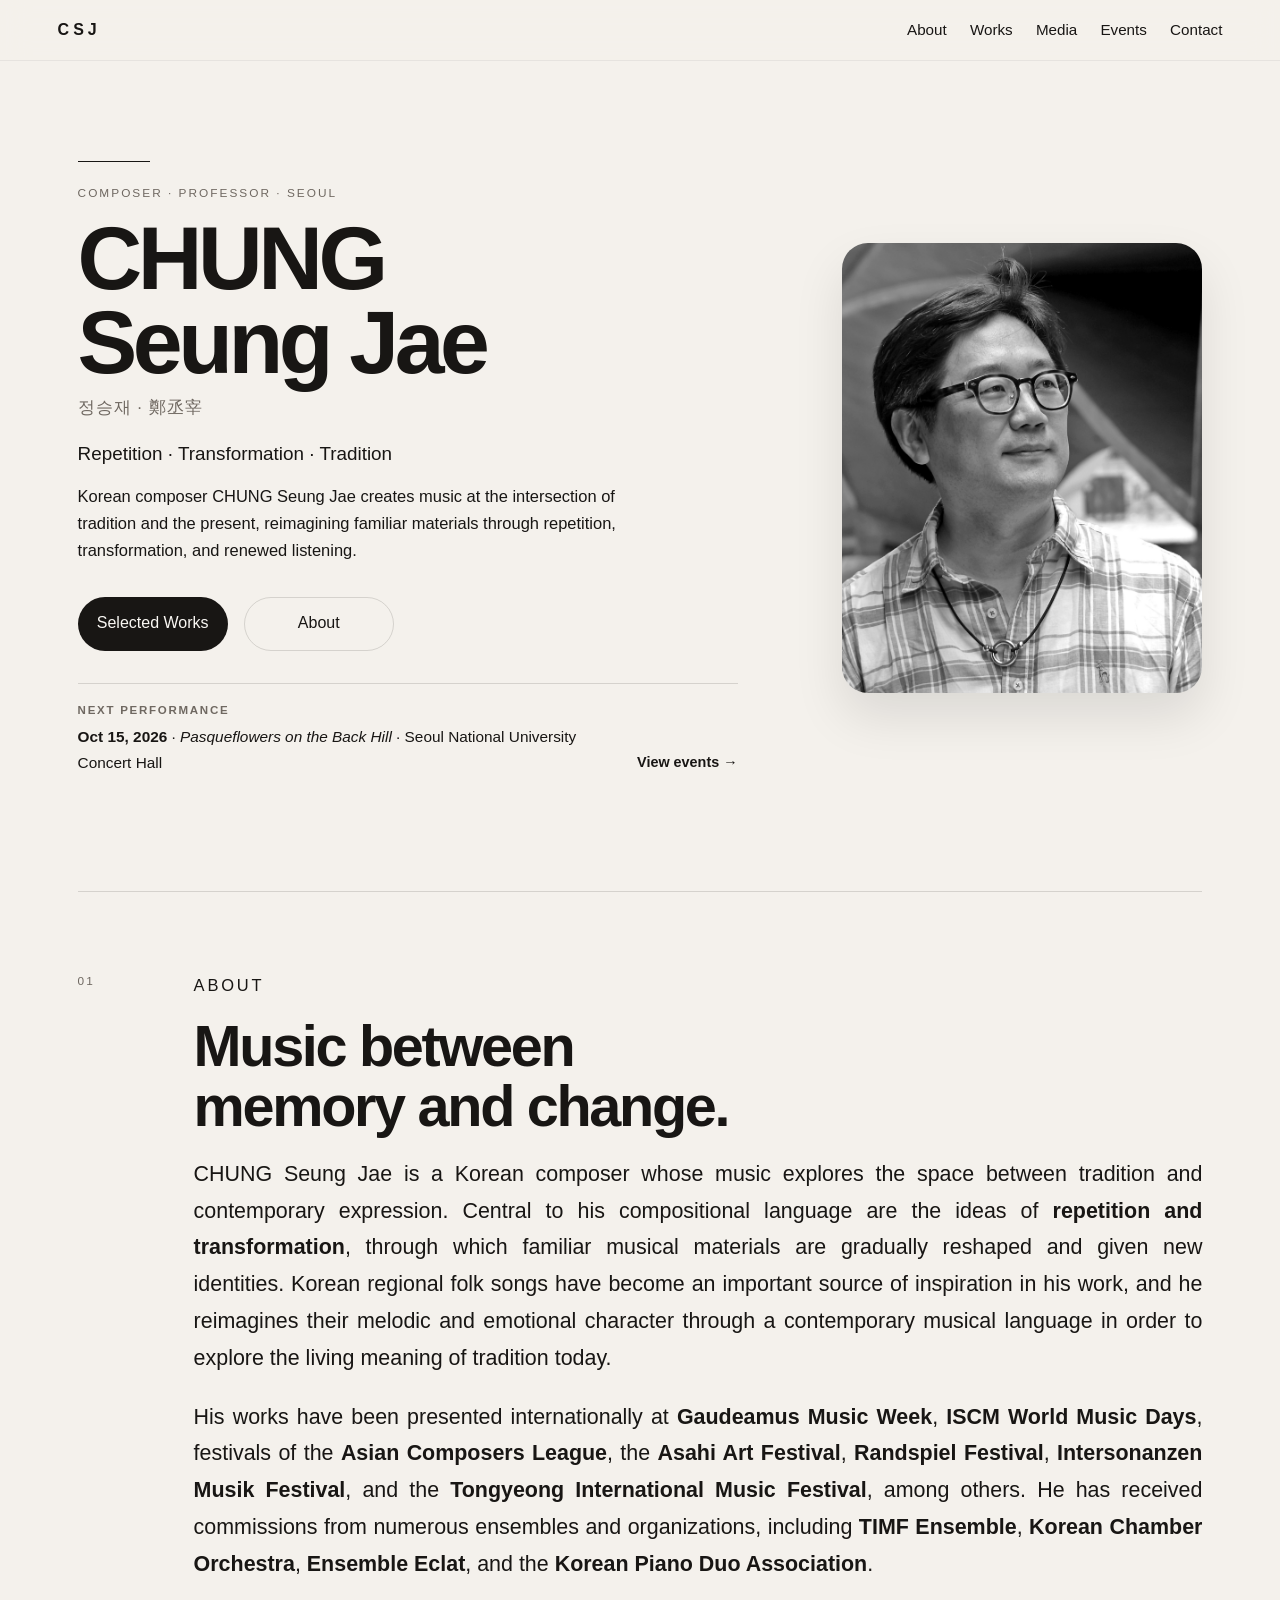
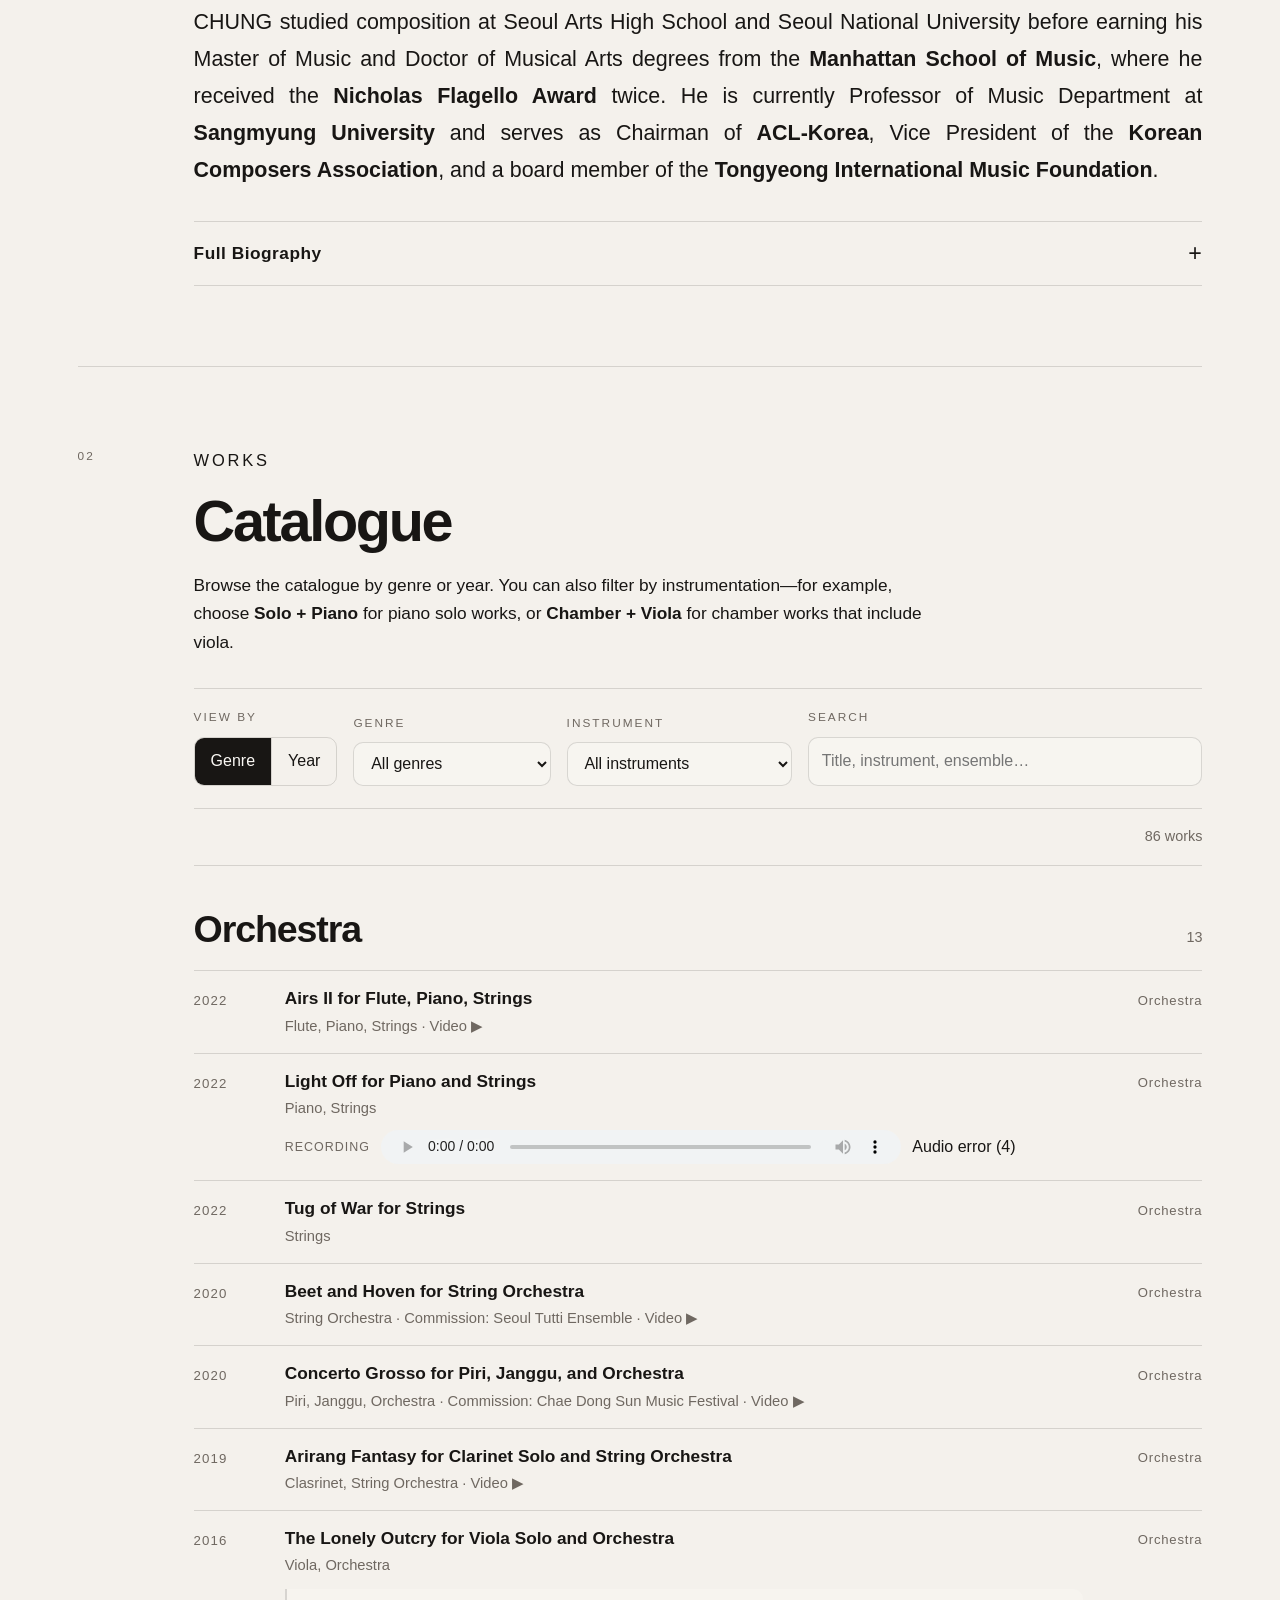
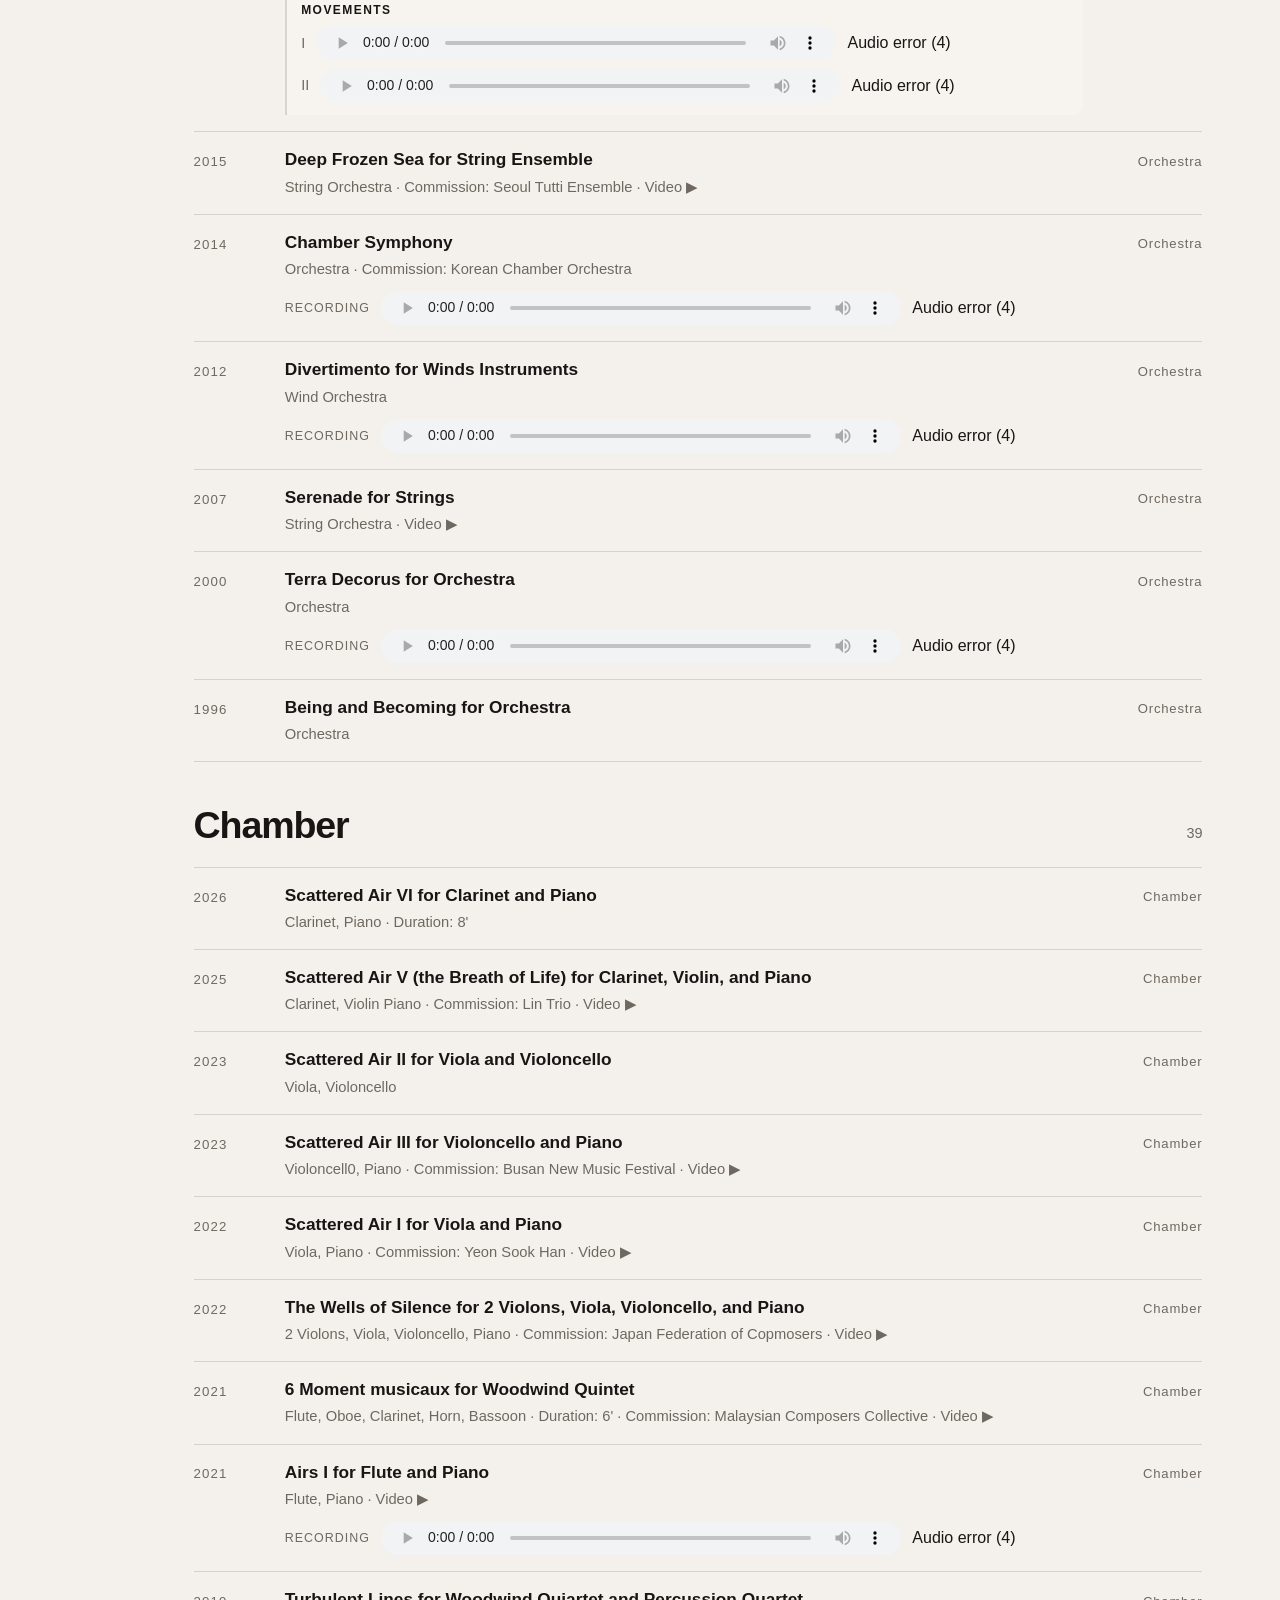
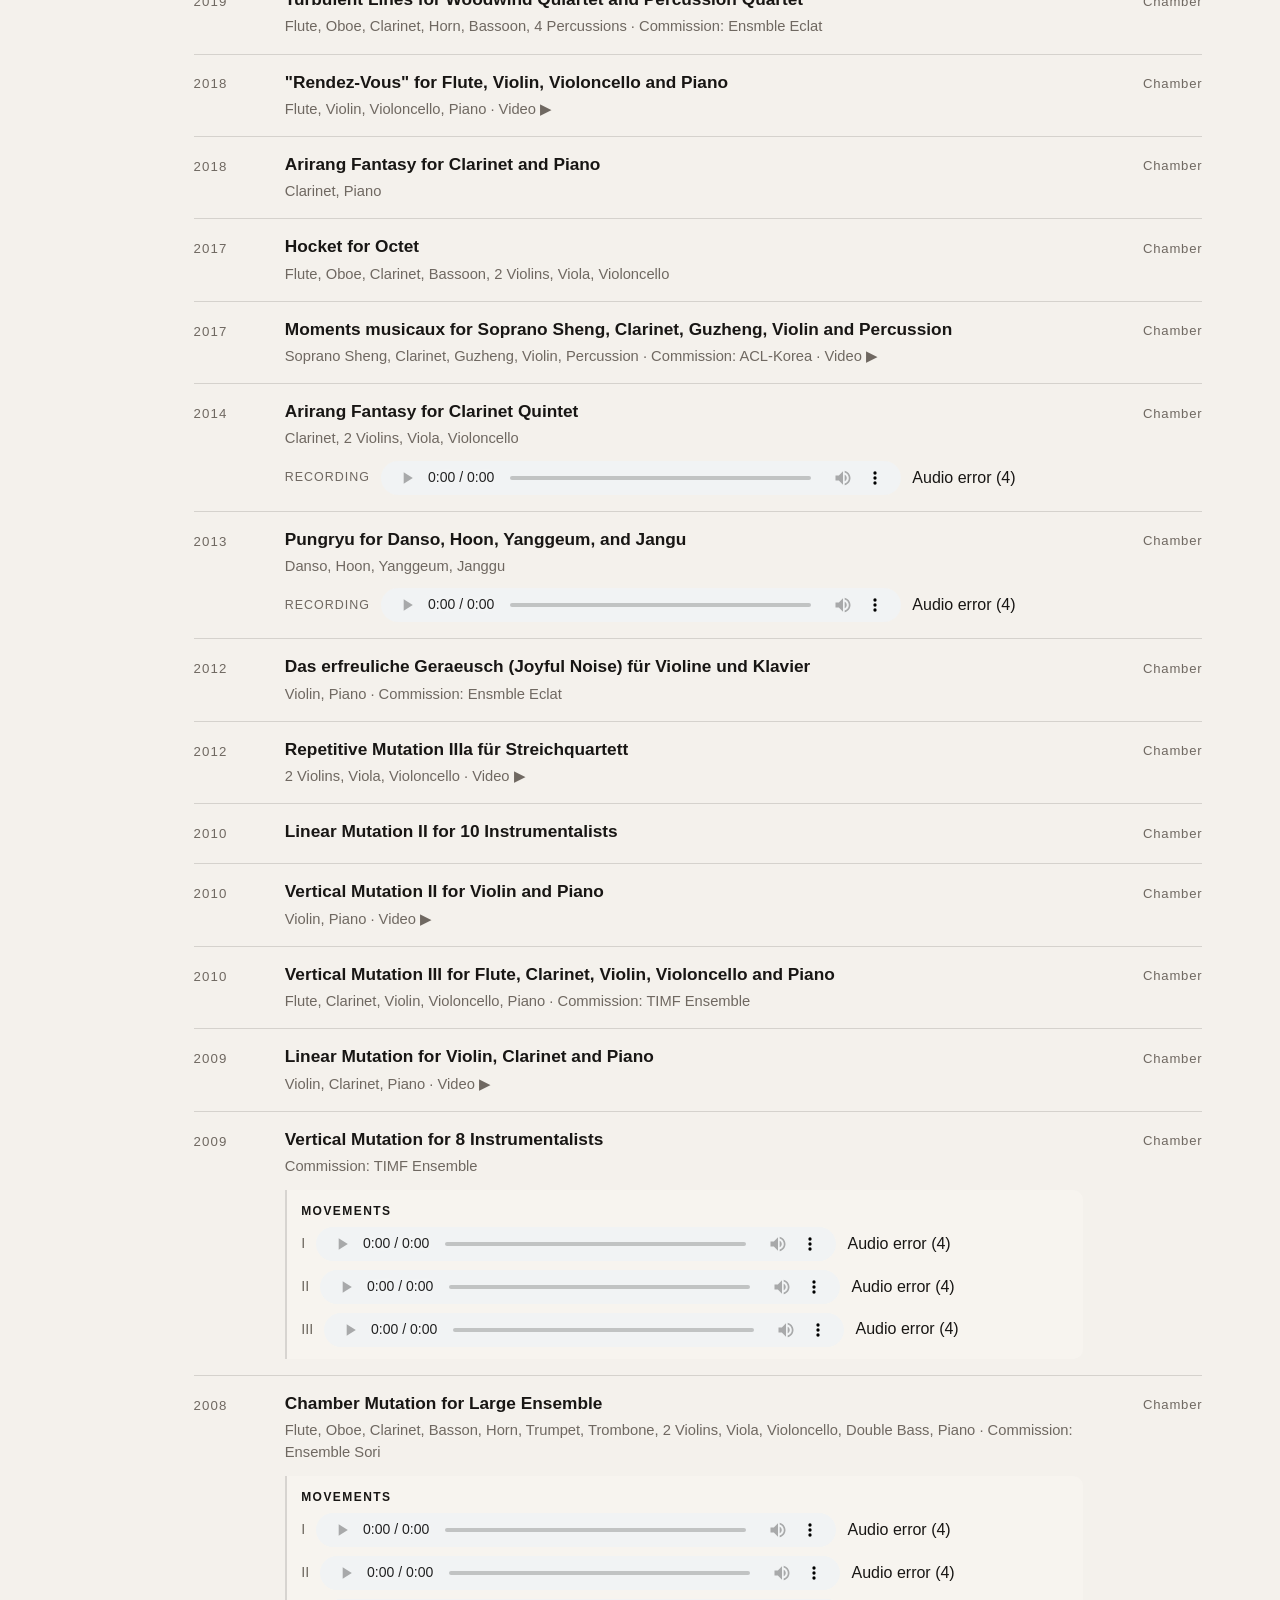
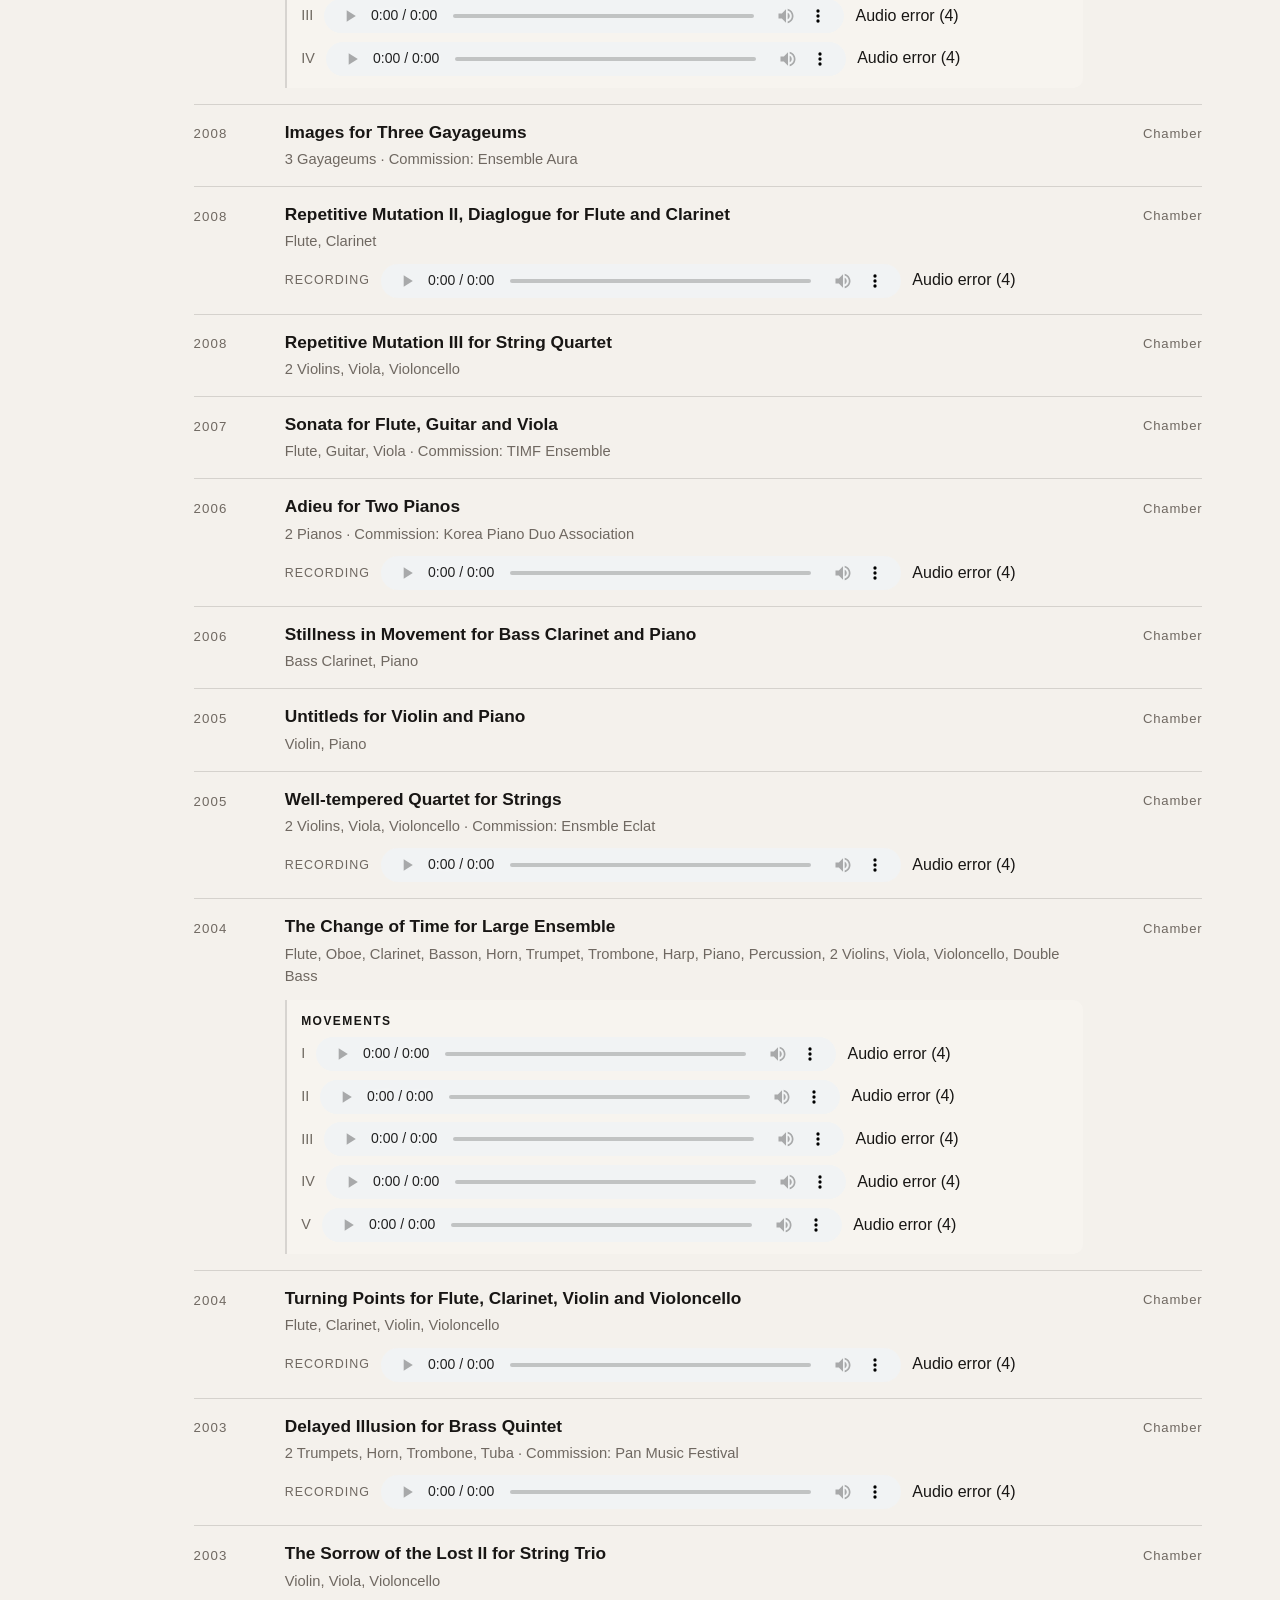
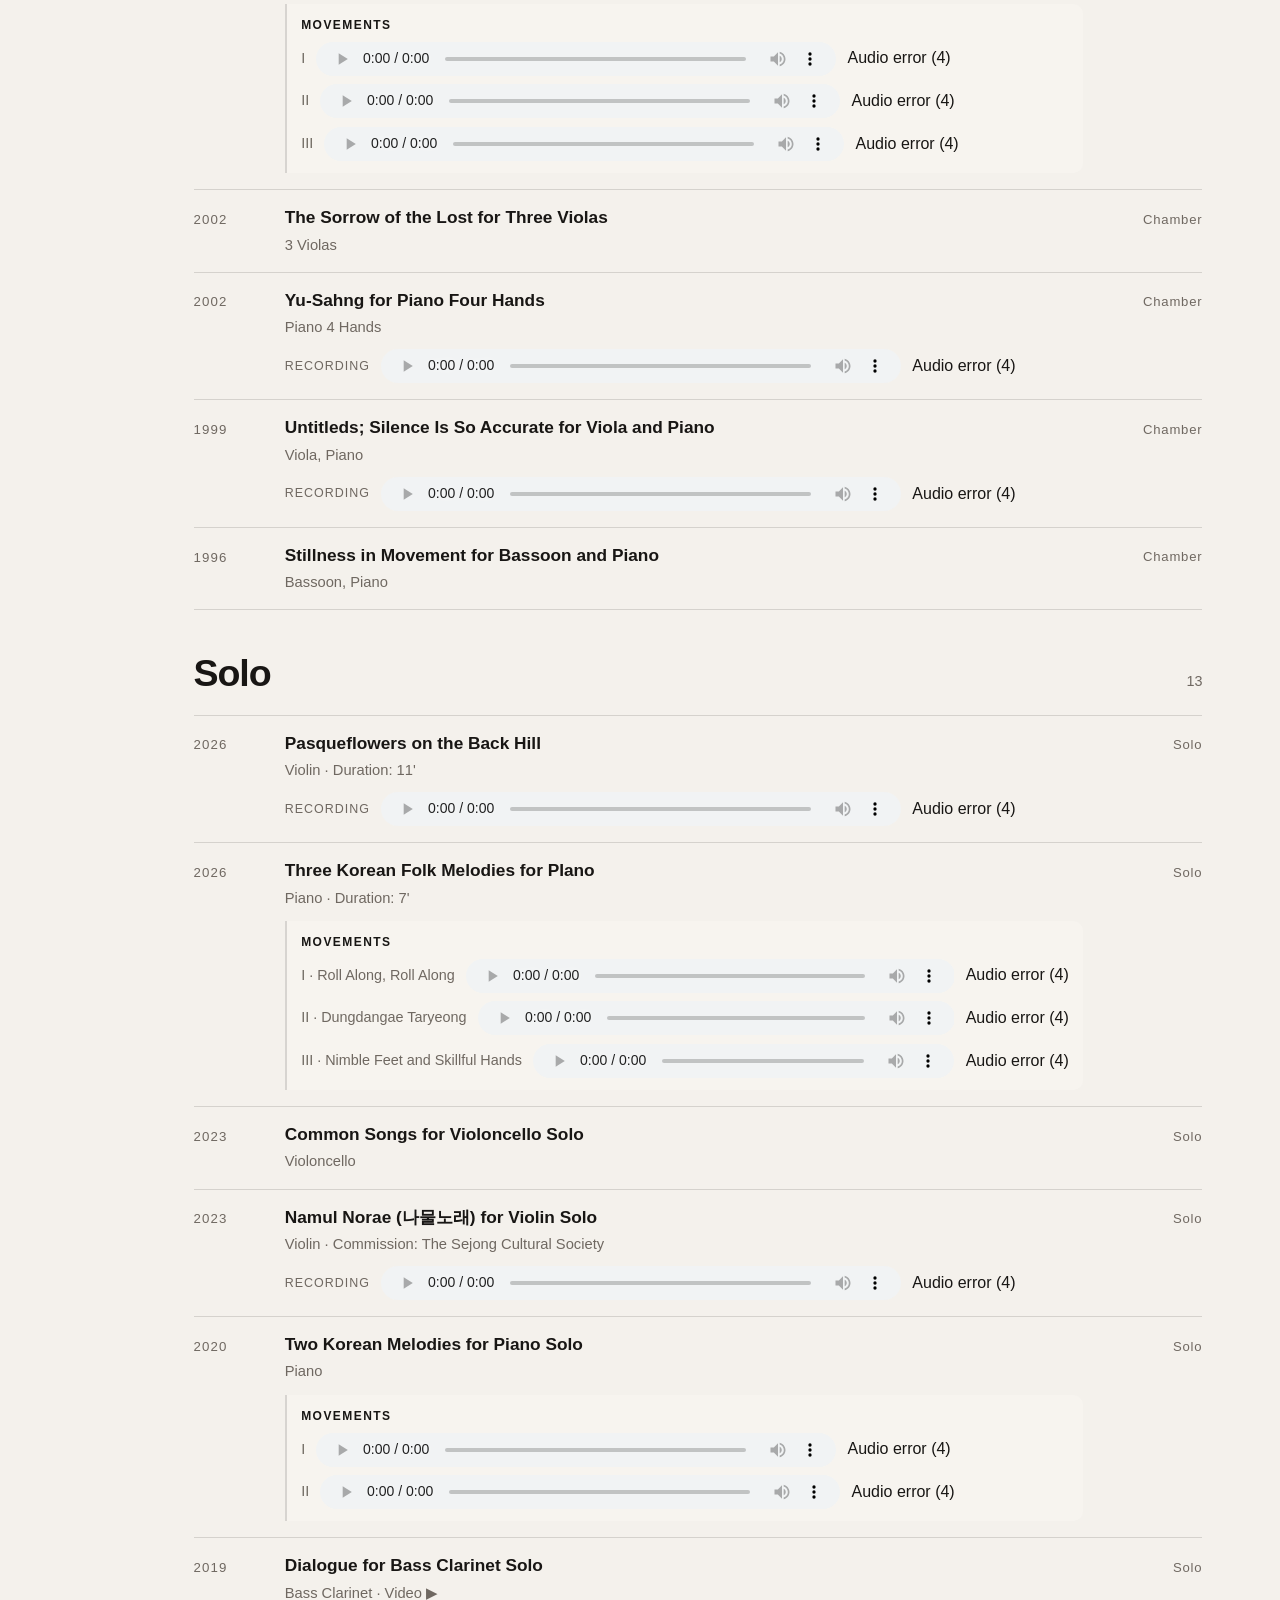
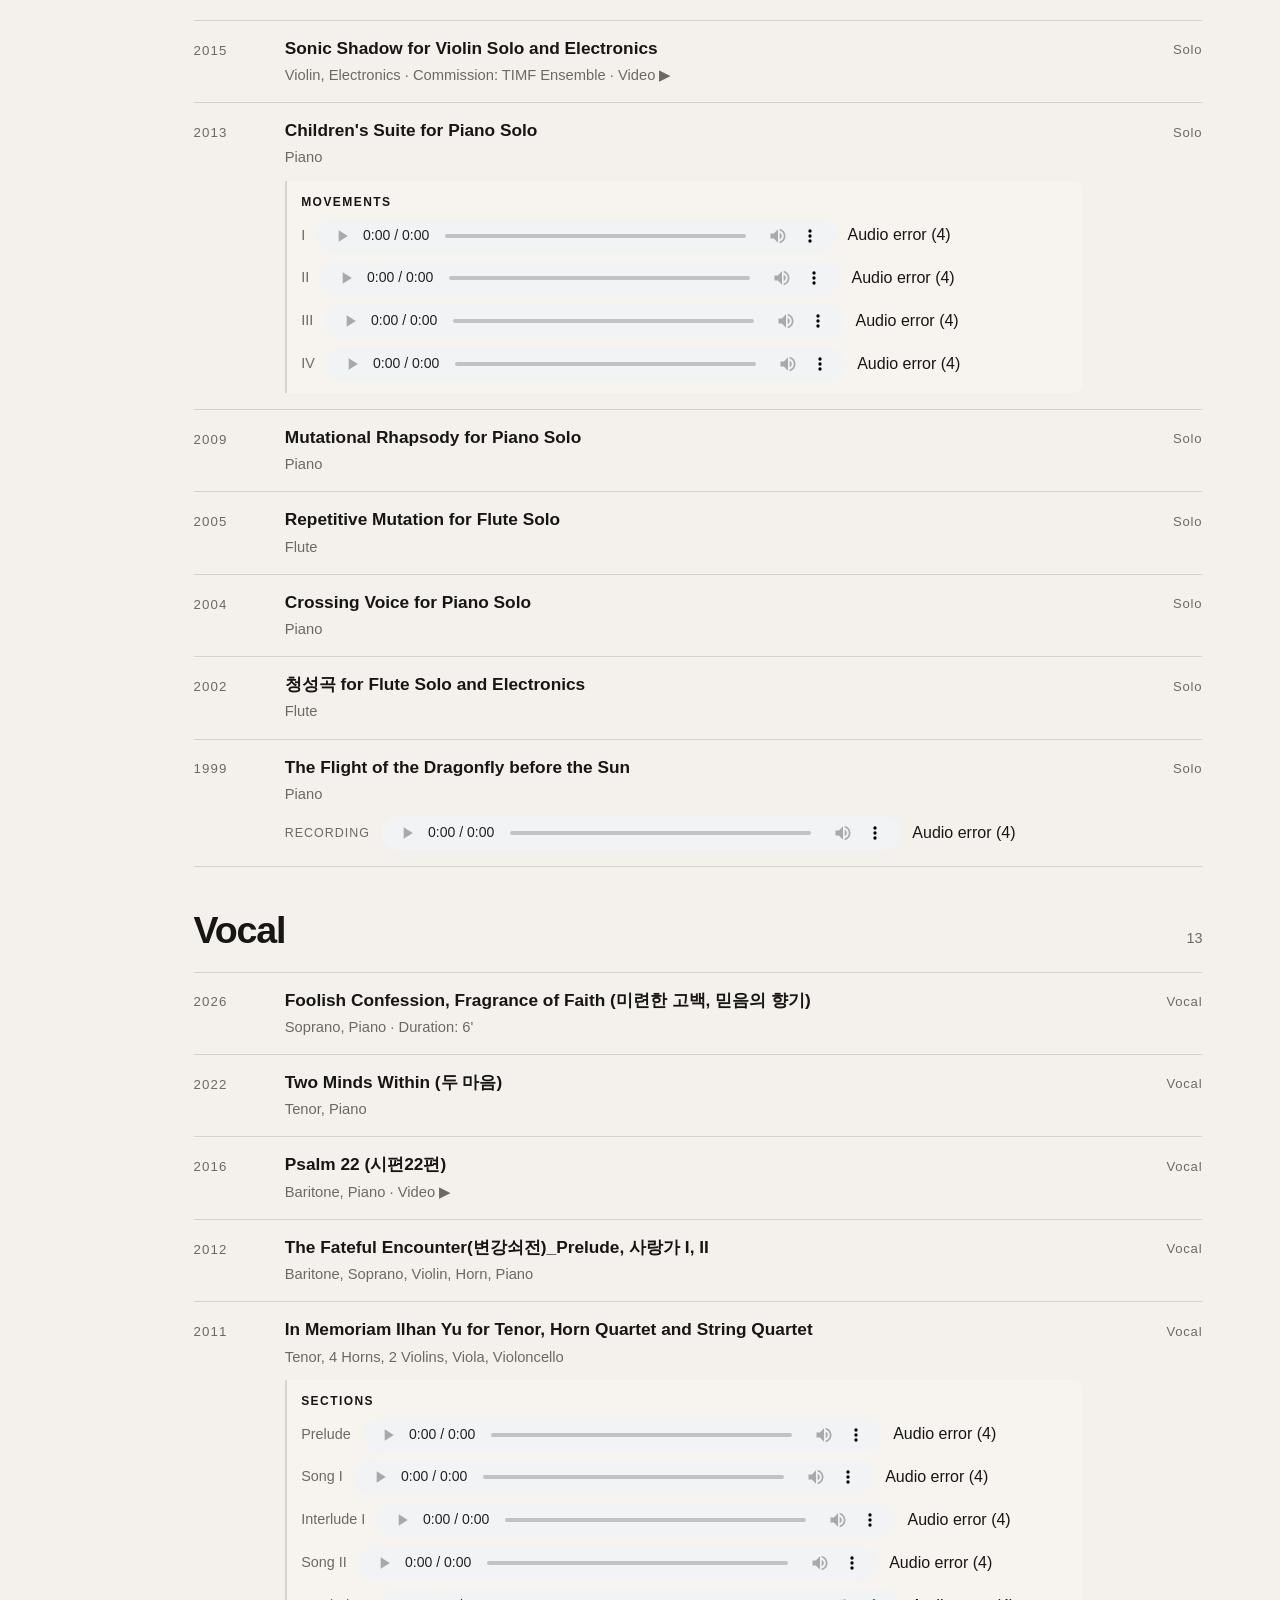
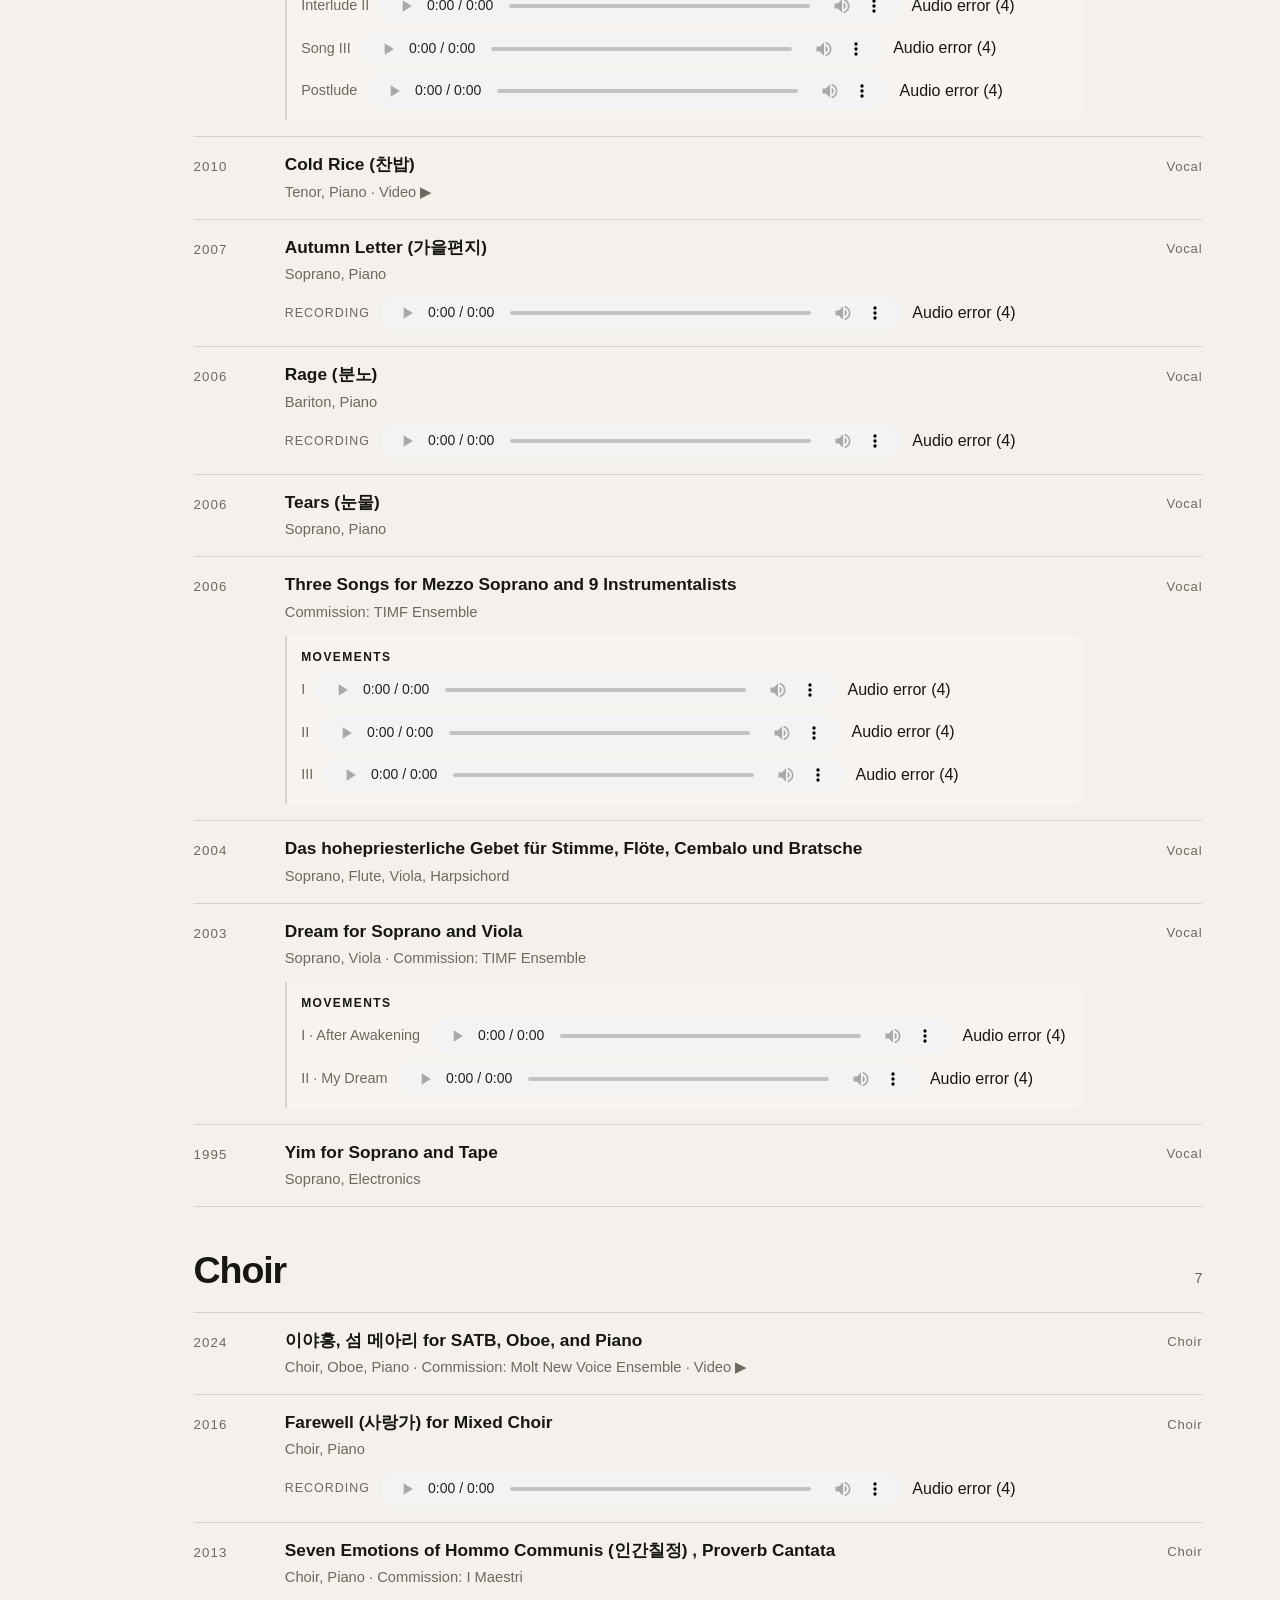
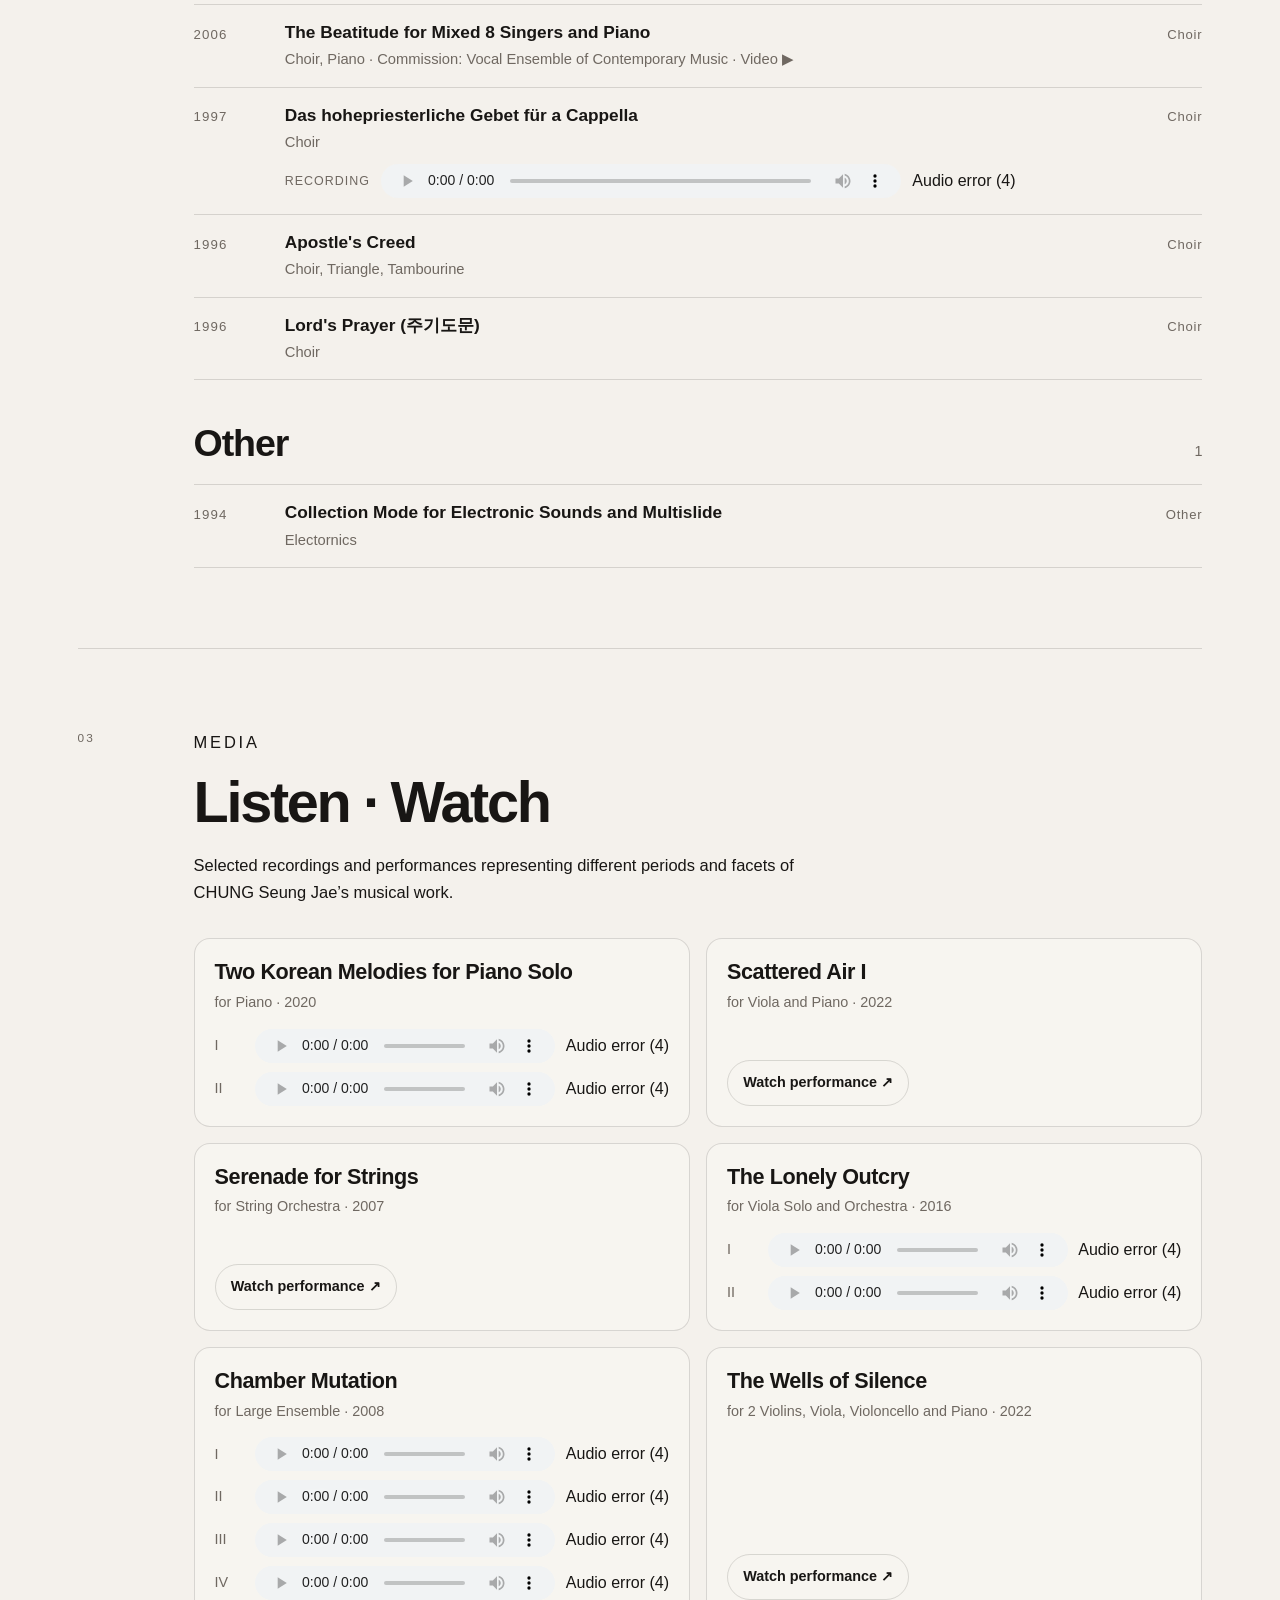
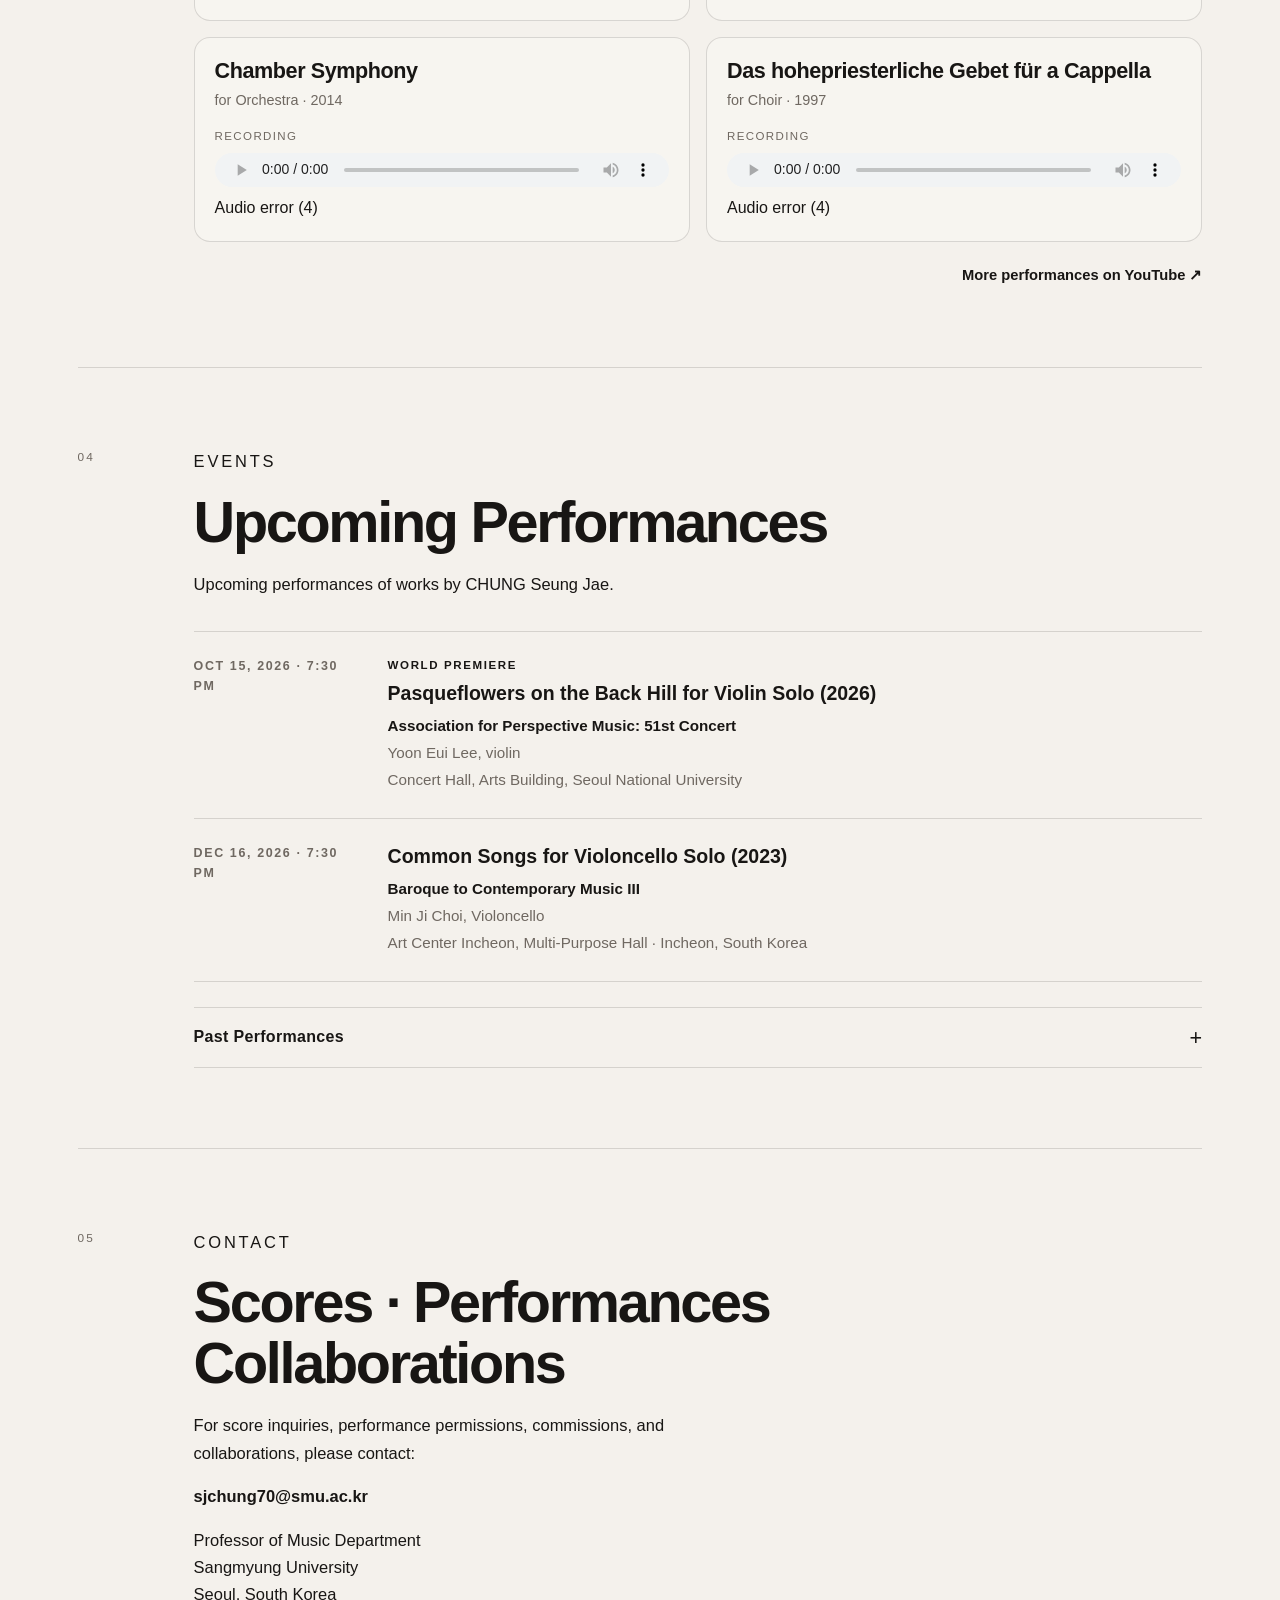
==== commit 14f2ffc2: "Remove duplicate eight-minute Pasqueflower catalogue entry" ====
--- a/index.html
+++ b/index.html
@@ -190,7 +190,7 @@
   <script>
     document.getElementById('year').textContent = new Date().getFullYear();
   </script>
-  <script src="js/works.js?v=20261019-1" defer></script>\n  <script src="js/audio-recovery.js?v=20261006-2" defer></script>
+  <script src="js/works.js?v=20261019-2" defer></script>\n  <script src="js/audio-recovery.js?v=20261006-2" defer></script>
   <script src="js/play-icons.js?v=20260912-1" defer></script>
 </body>
 </html>
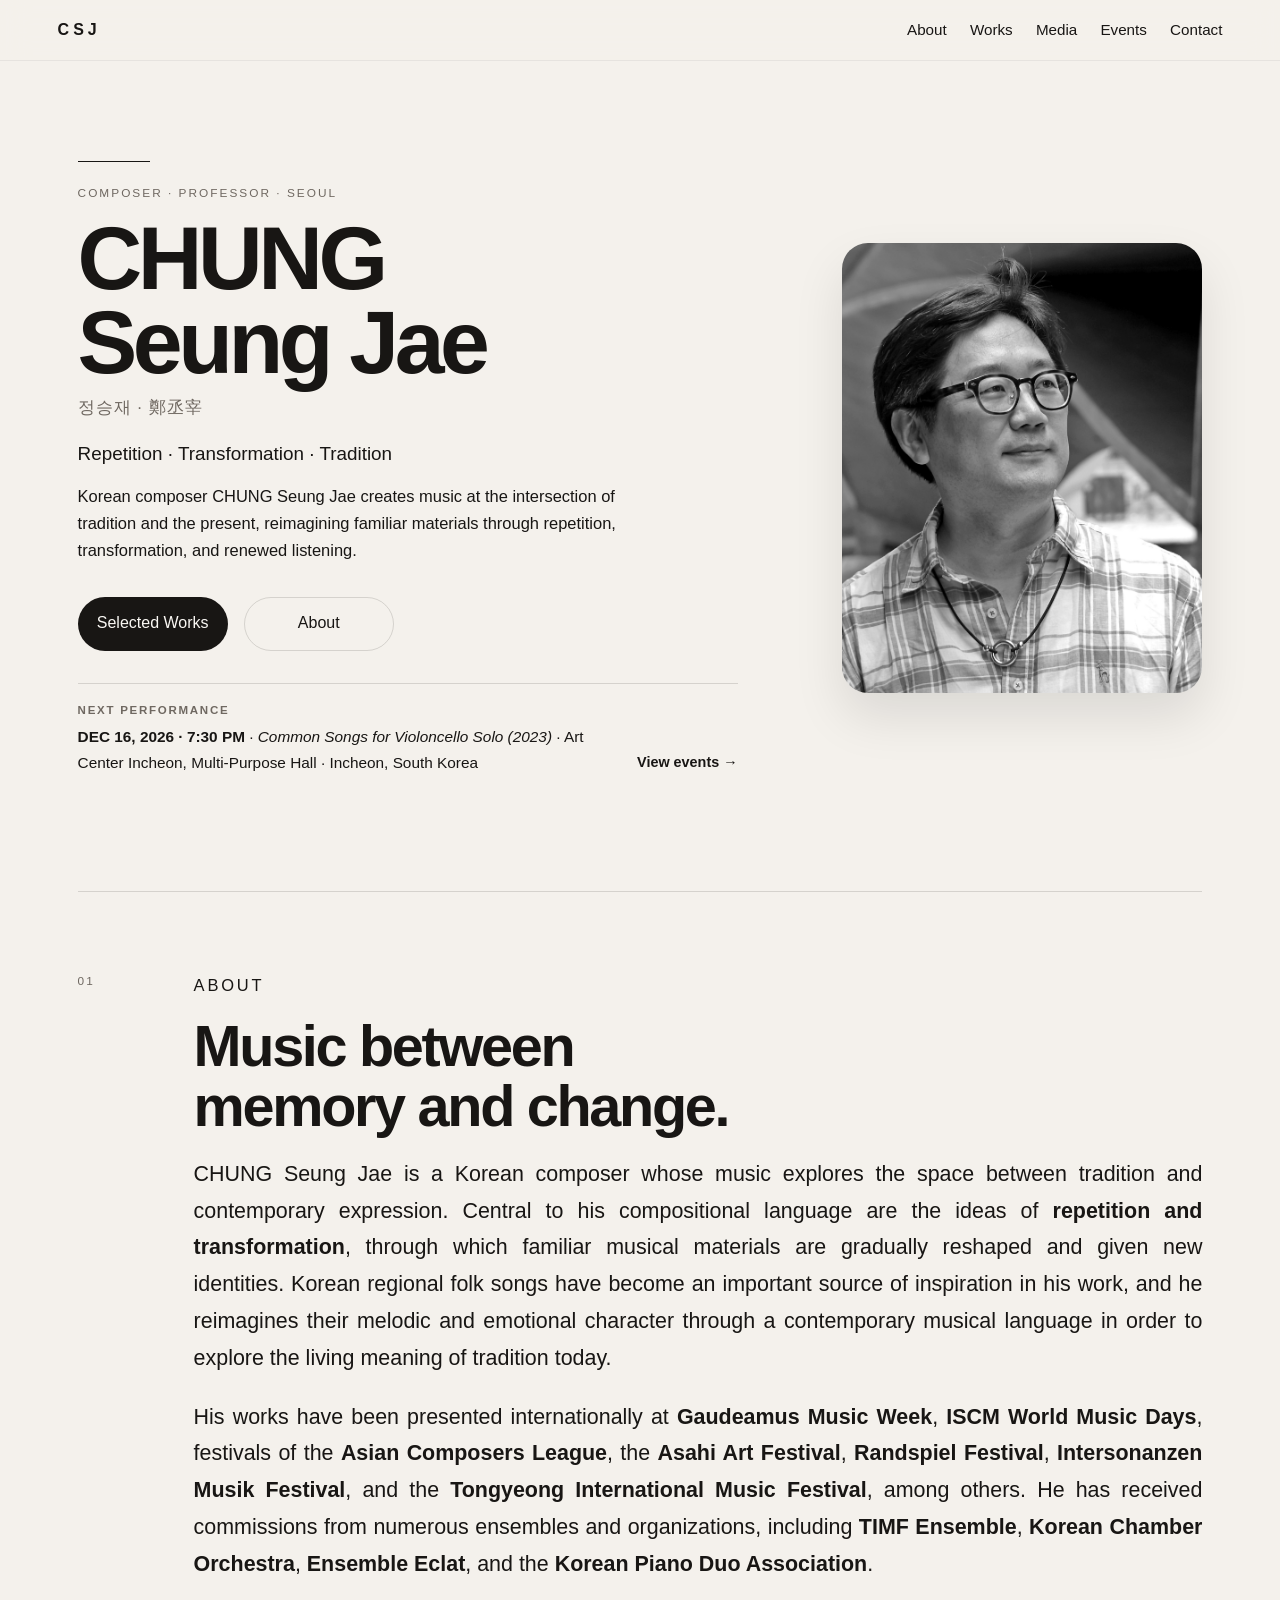
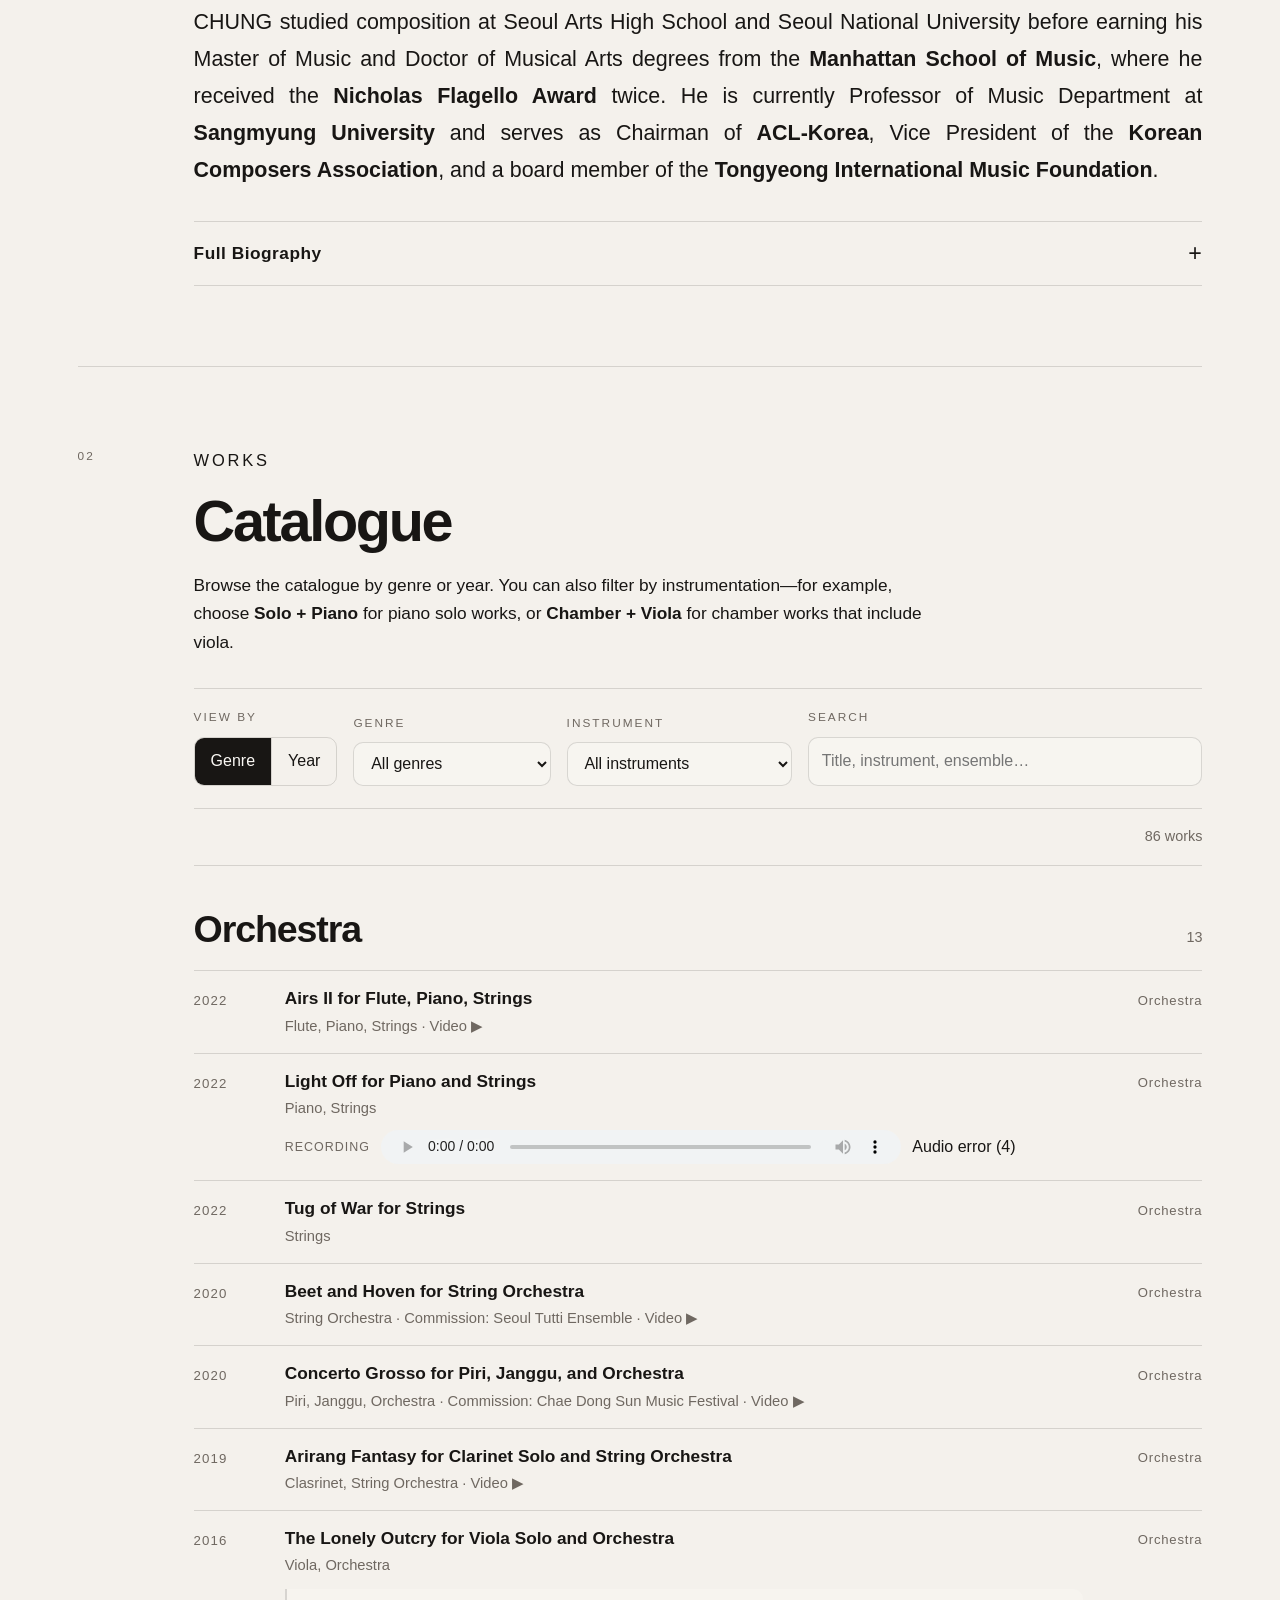
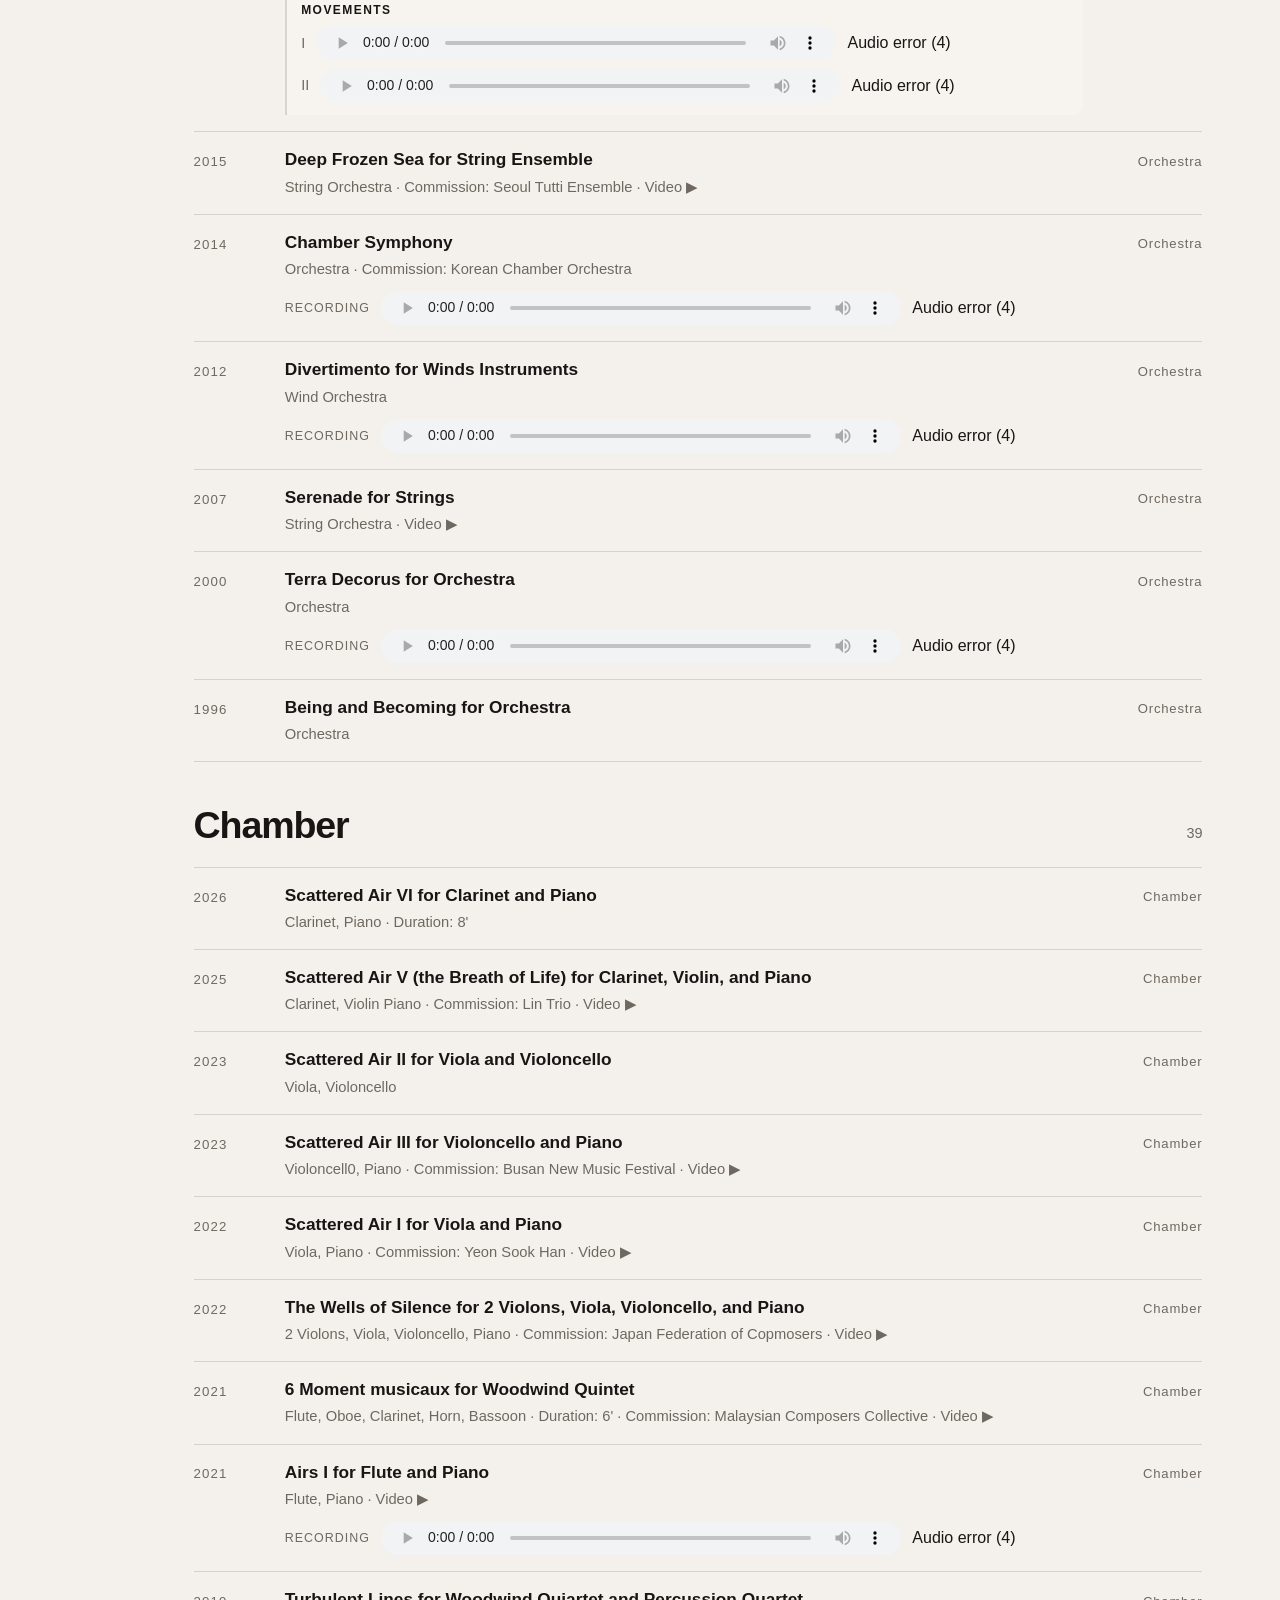
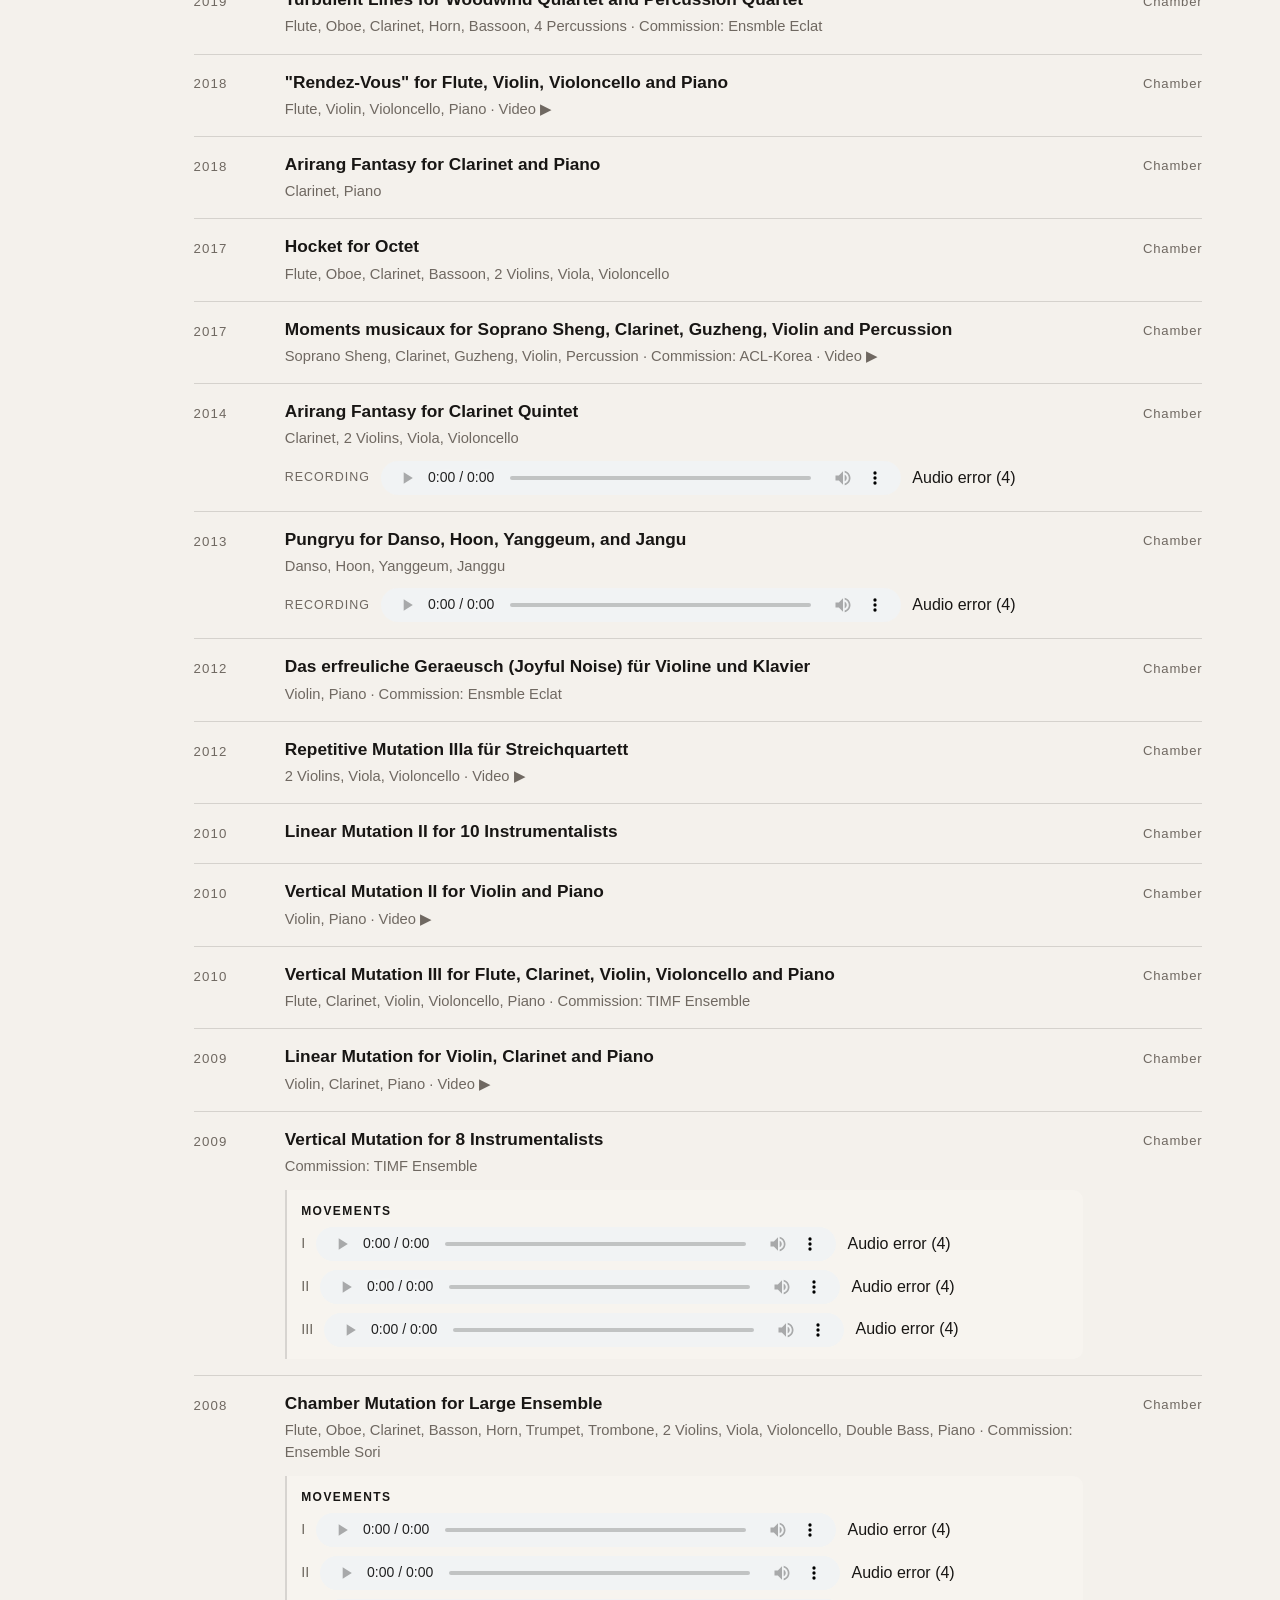
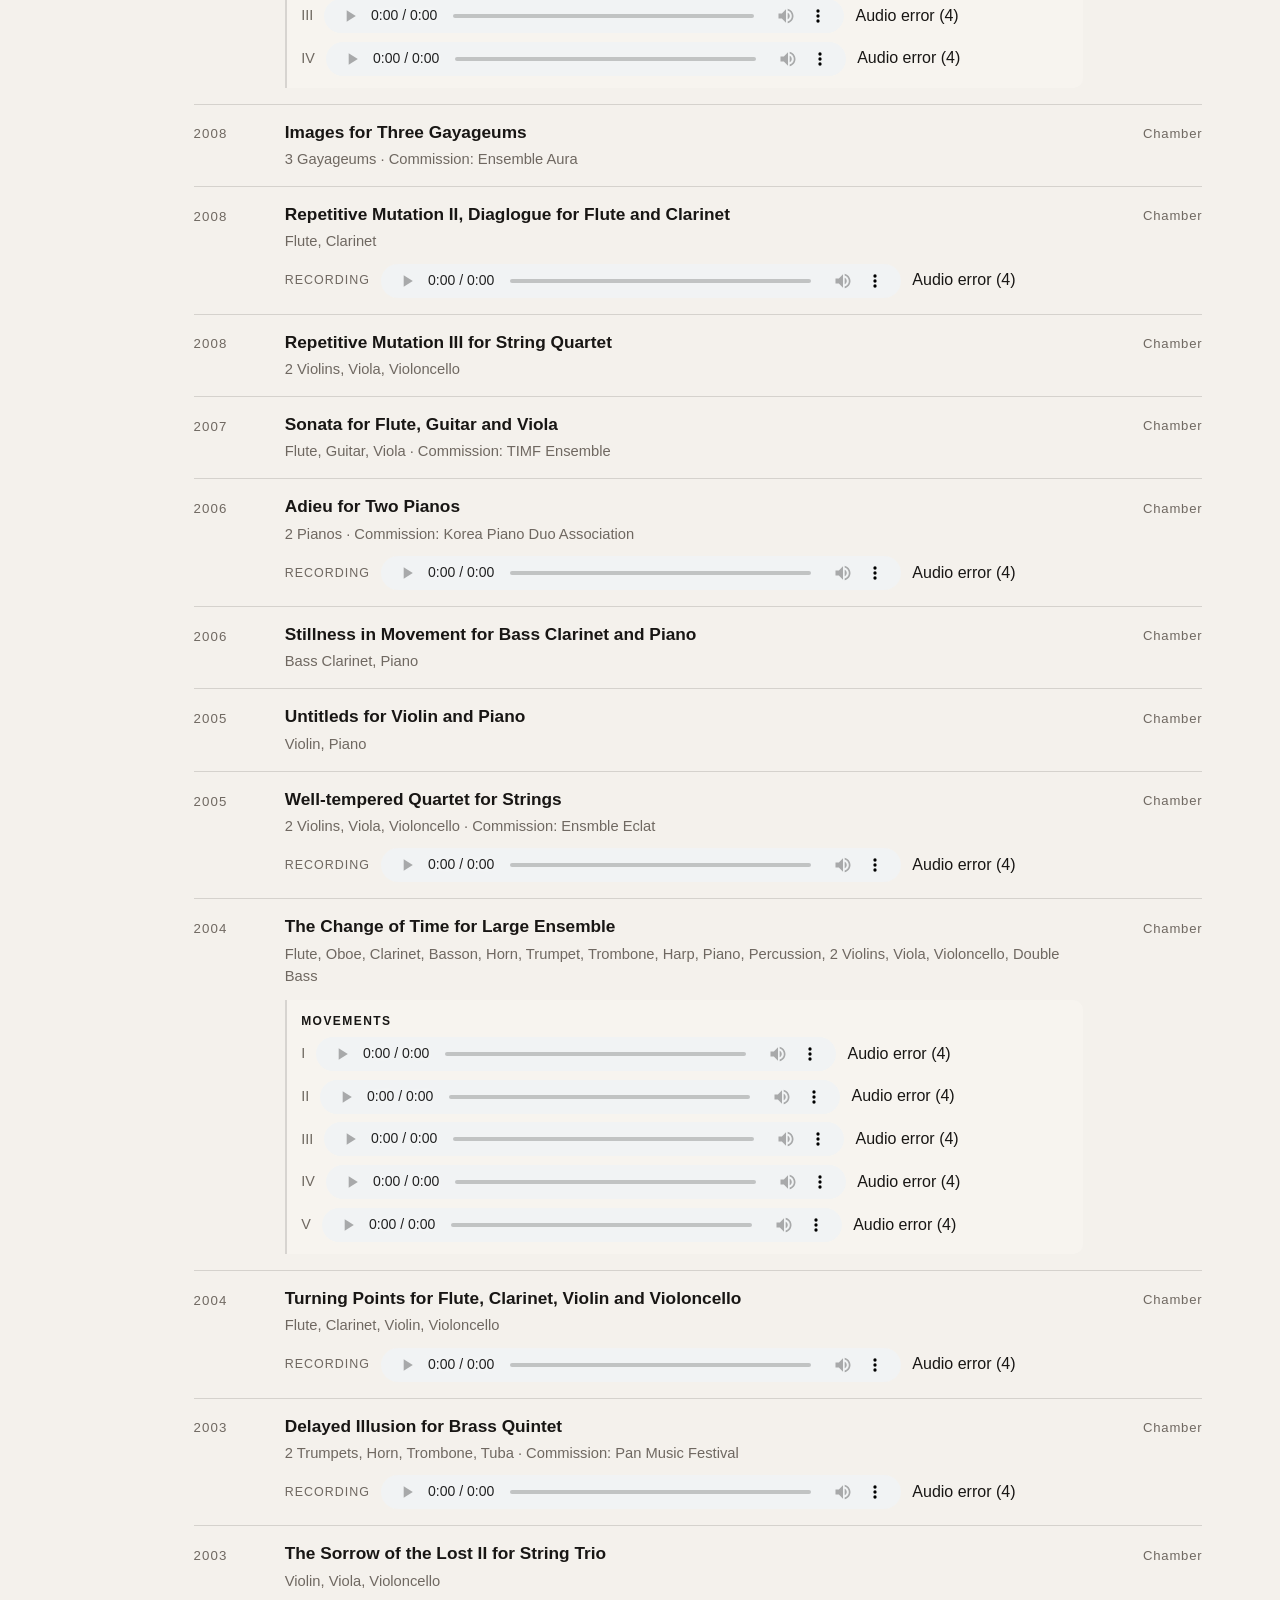
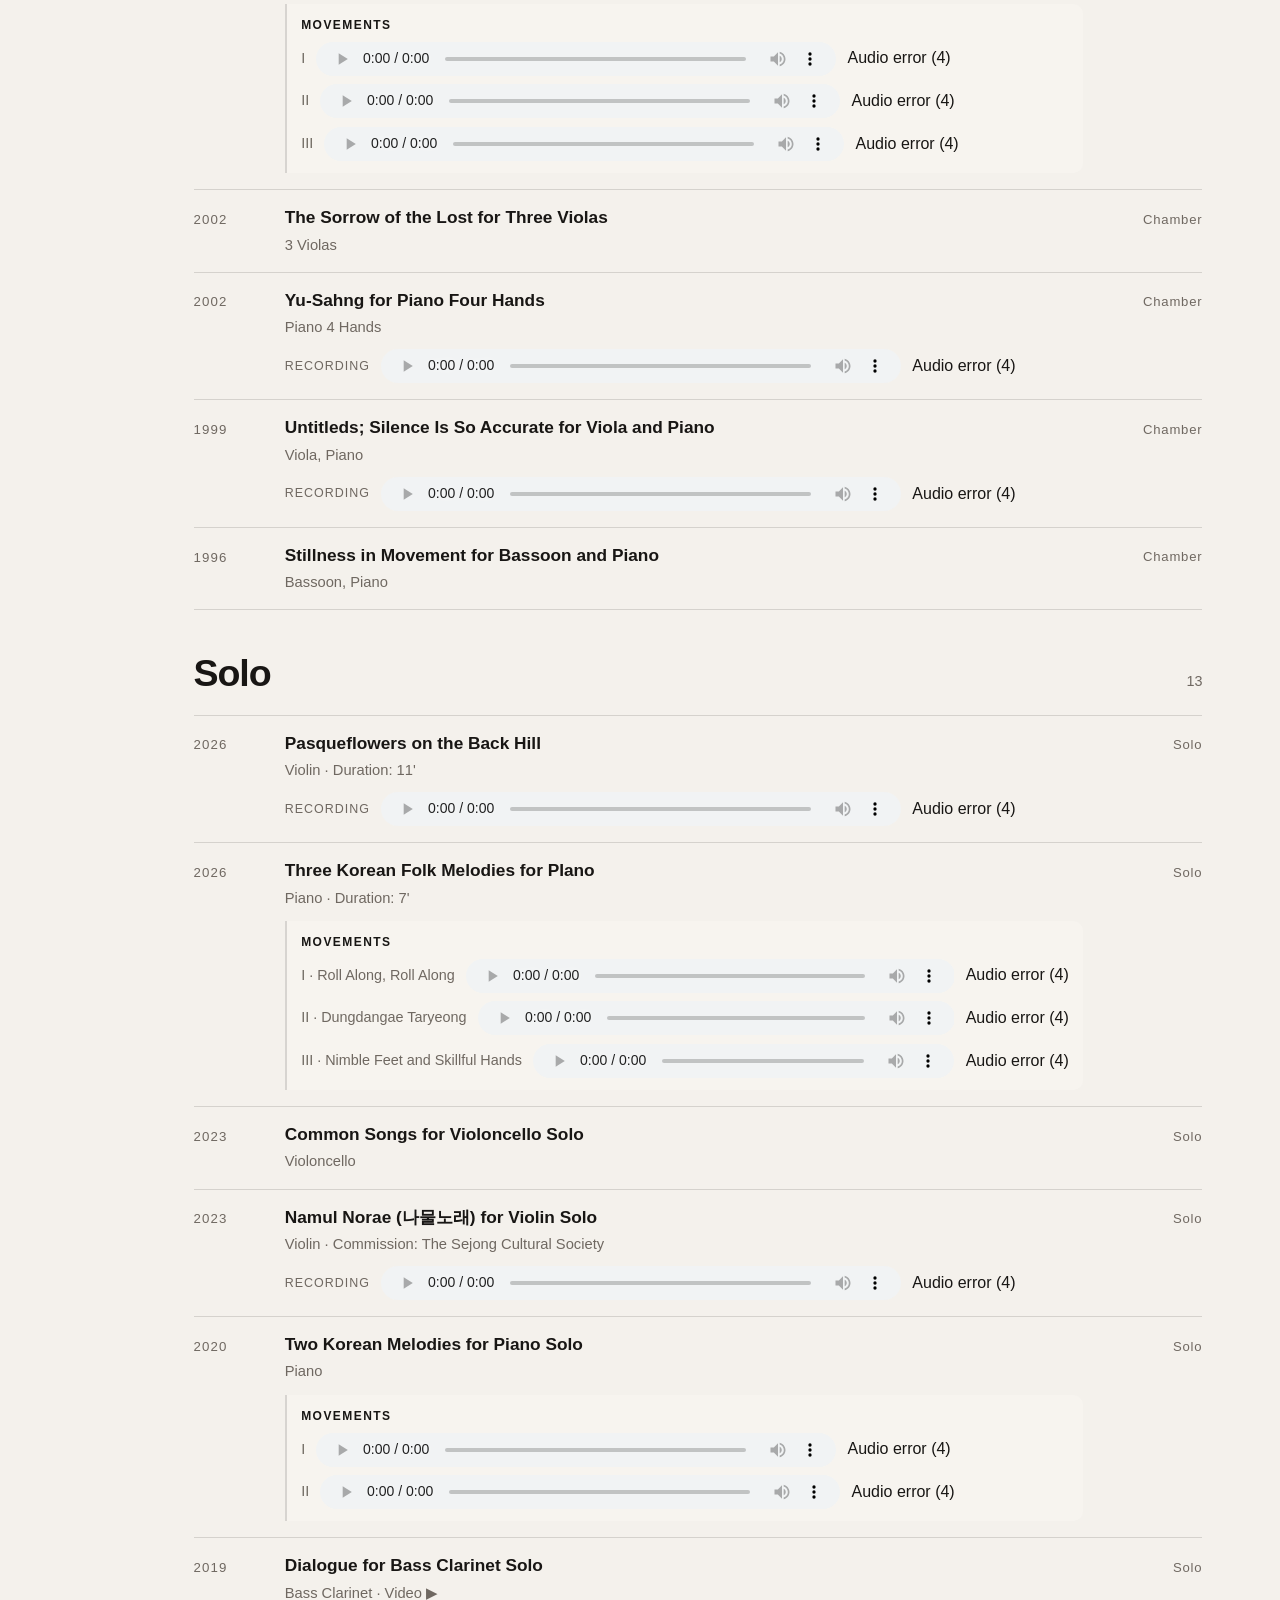
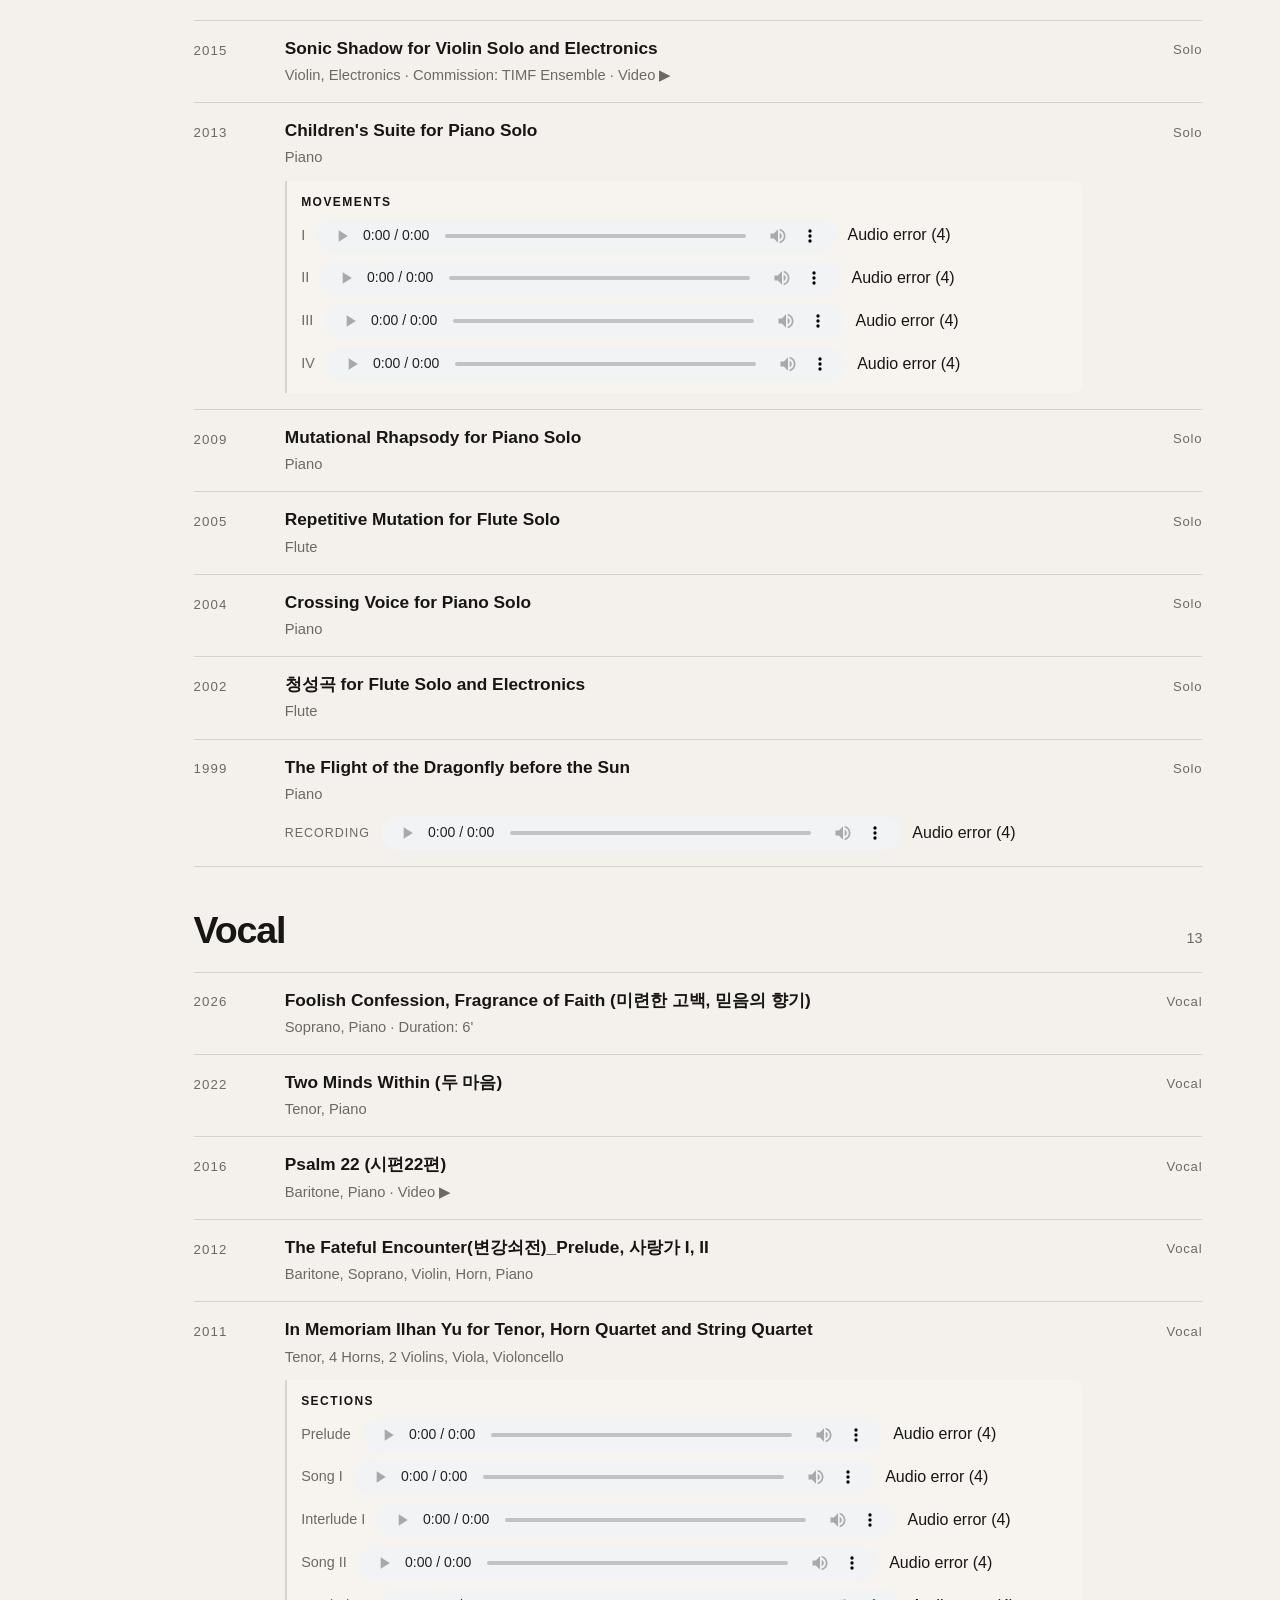
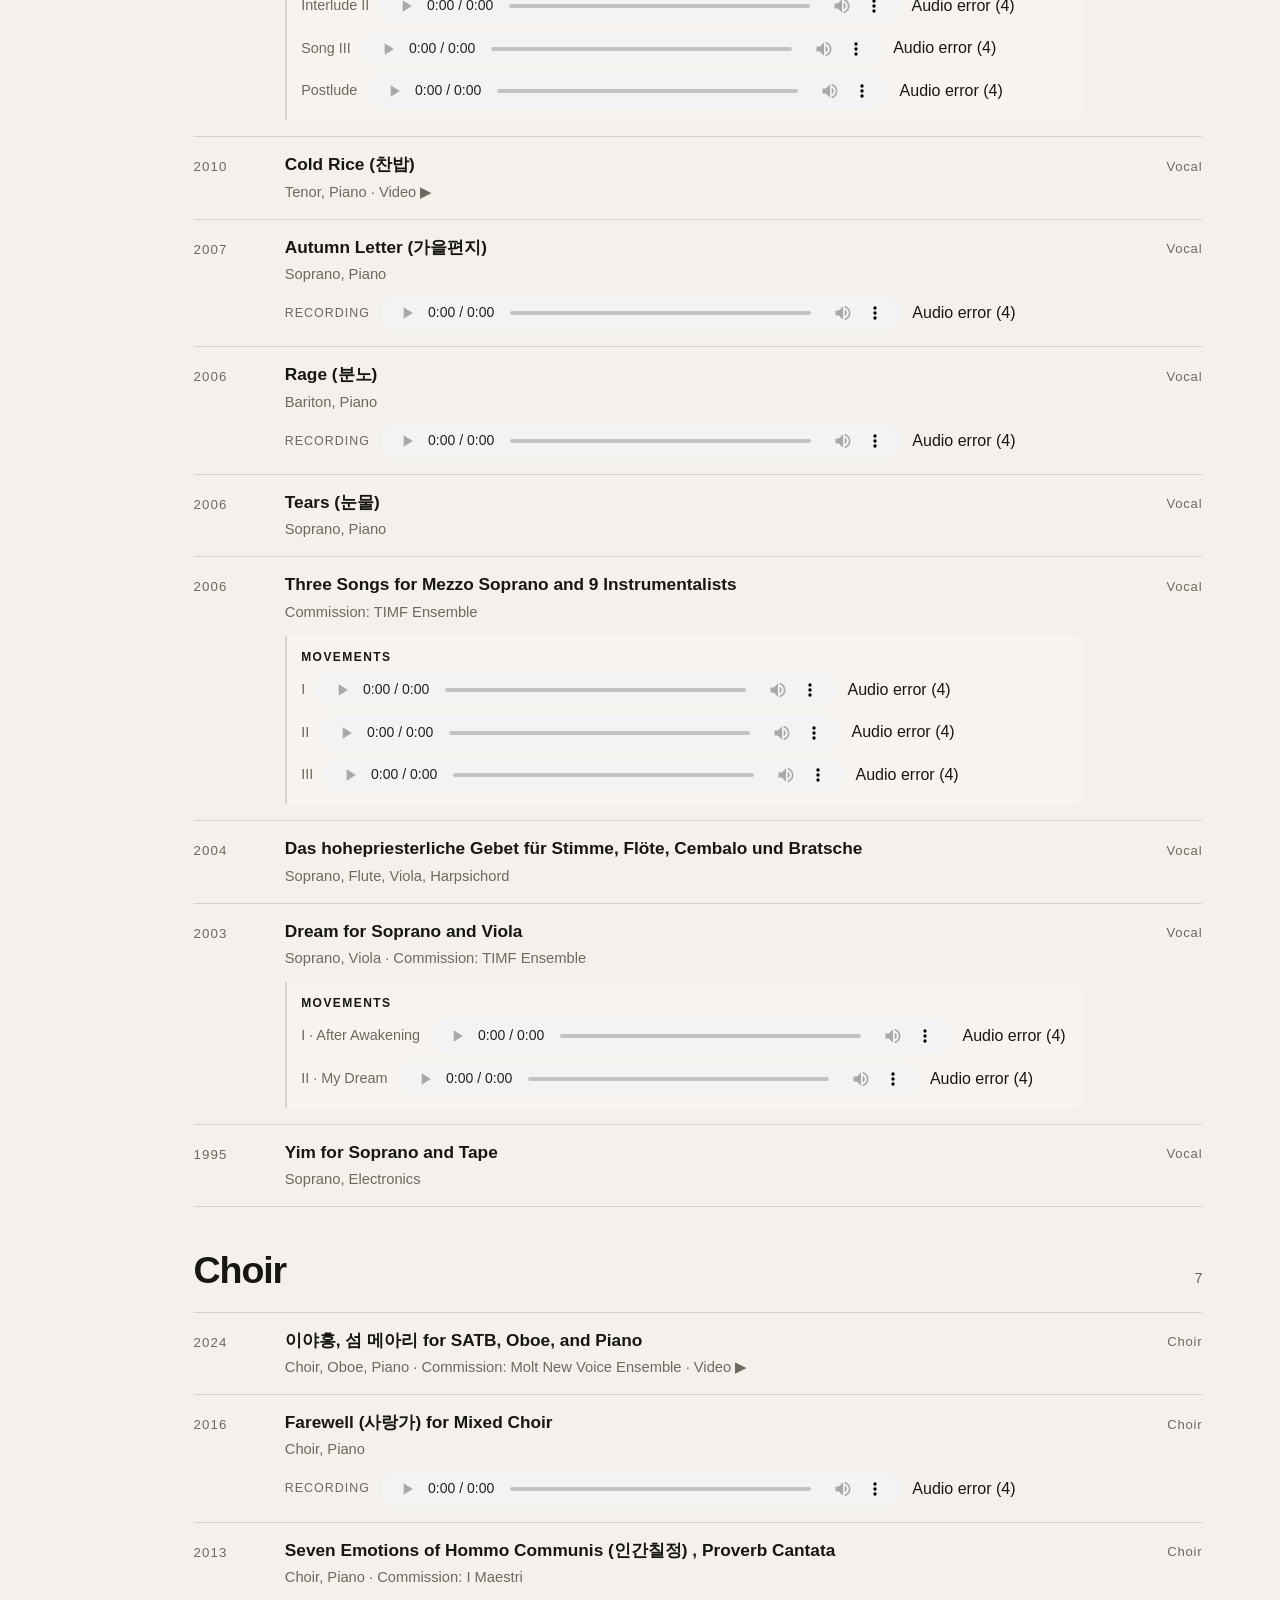
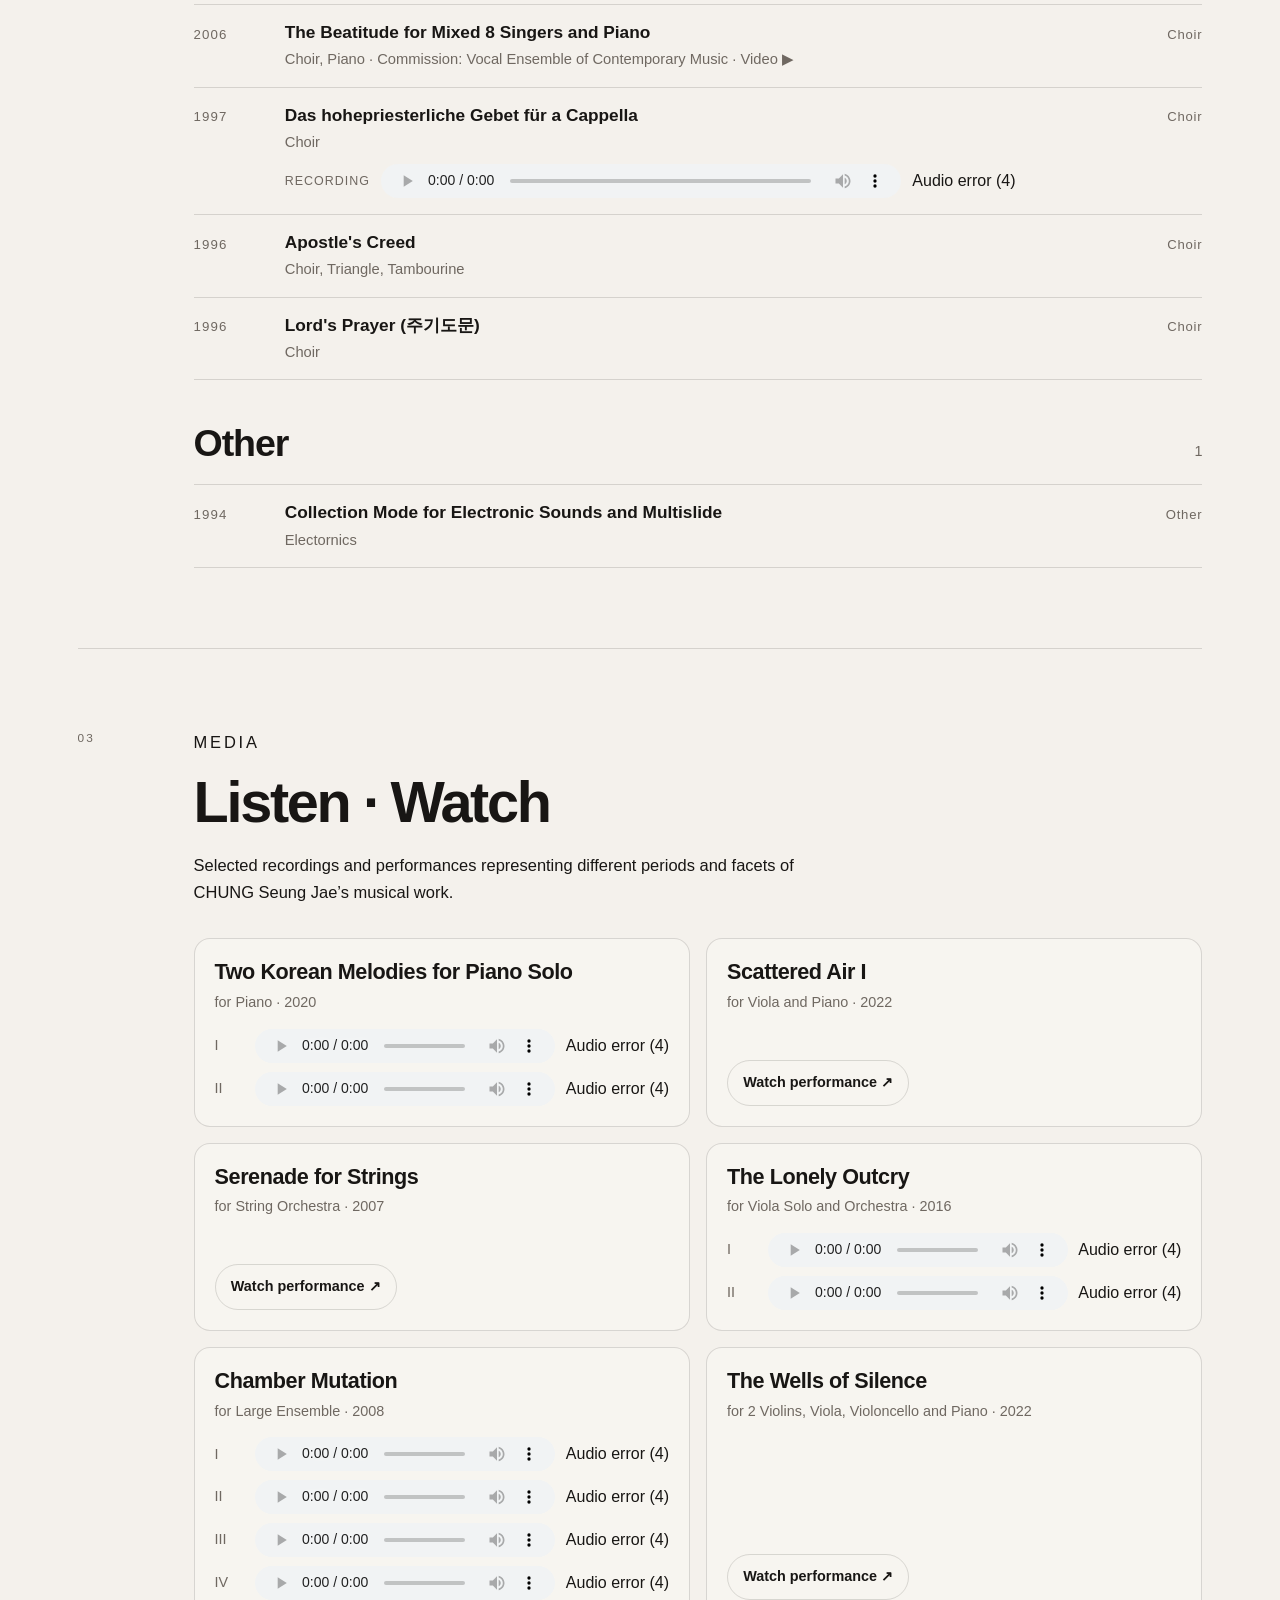
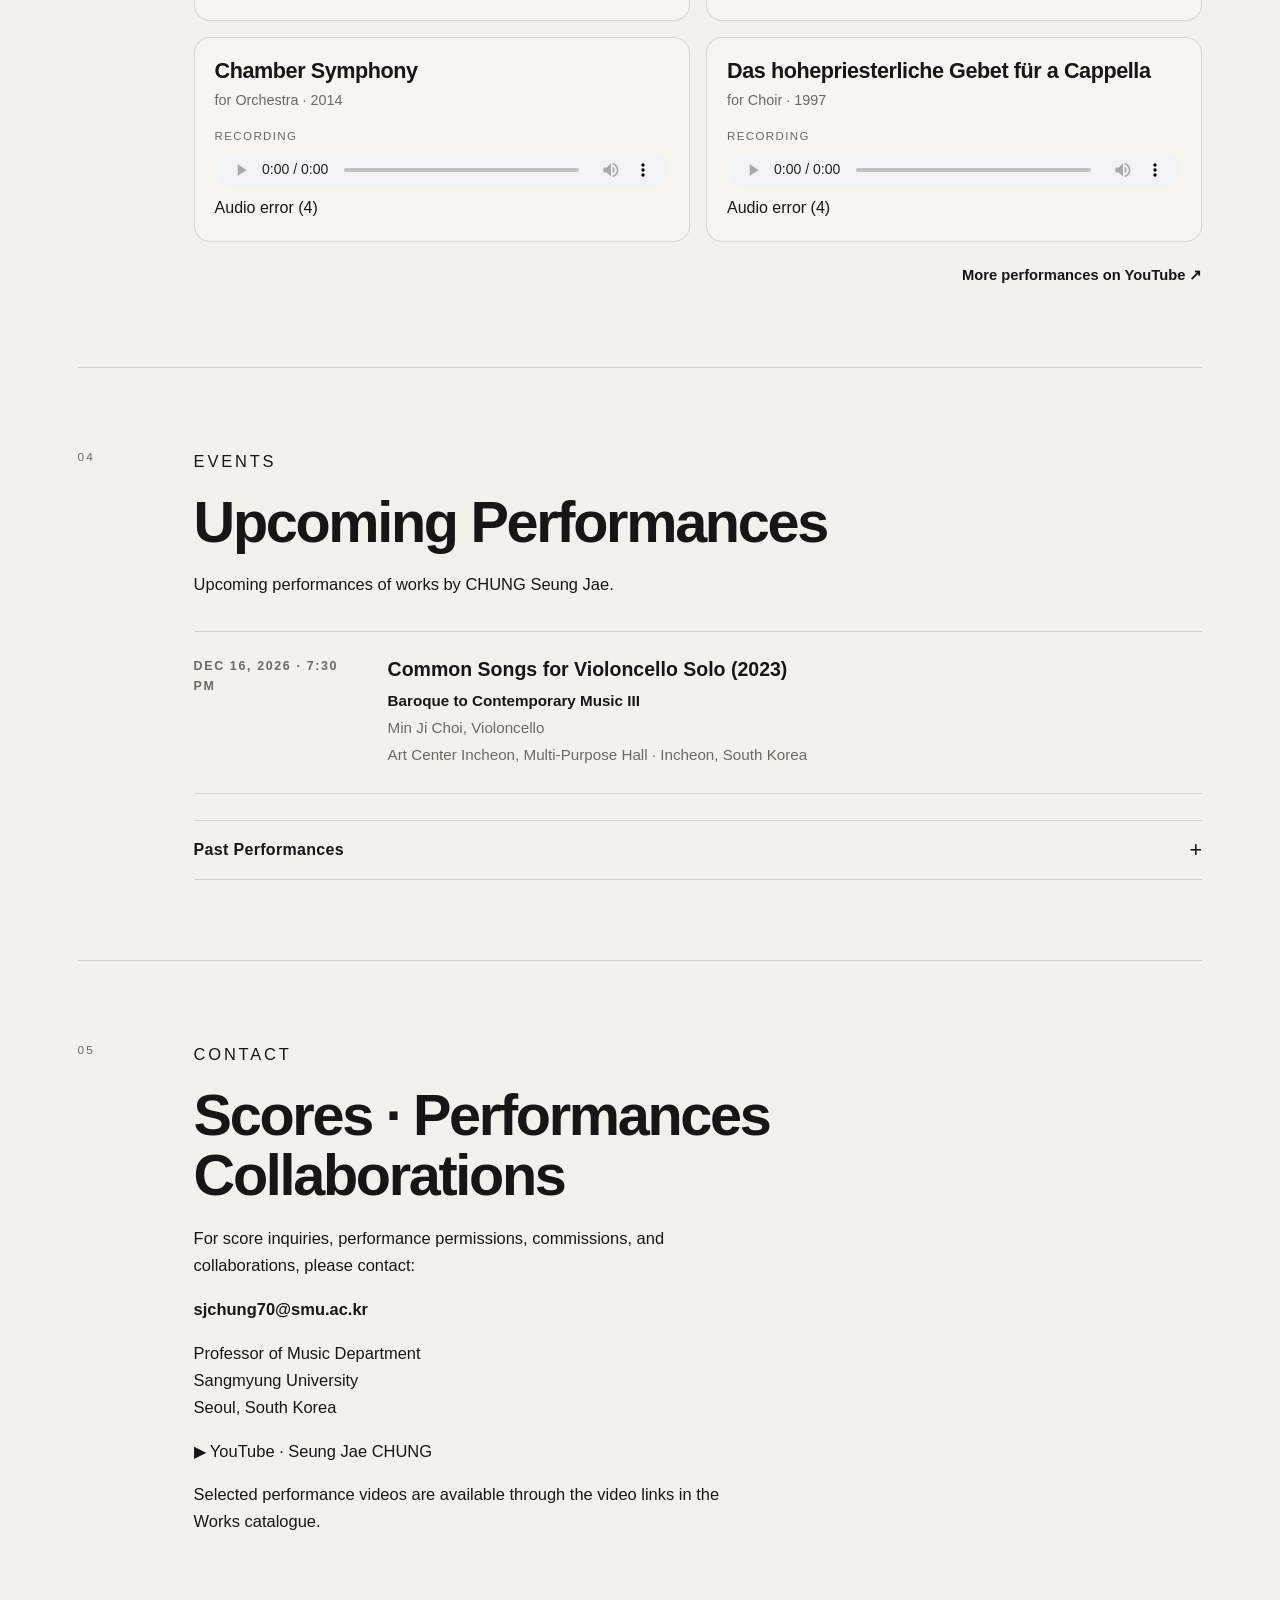
==== commit 7e4447e1: "Refresh date-aware event listings" ====
--- a/index.html
+++ b/index.html
@@ -190,7 +190,7 @@
   <script>
     document.getElementById('year').textContent = new Date().getFullYear();
   </script>
-  <script src="js/works.js?v=20261019-2" defer></script>\n  <script src="js/audio-recovery.js?v=20261006-2" defer></script>
+  <script src="js/works.js?v=20261020-1" defer></script>\n  <script src="js/audio-recovery.js?v=20261006-2" defer></script>
   <script src="js/play-icons.js?v=20260912-1" defer></script>
 </body>
 </html>
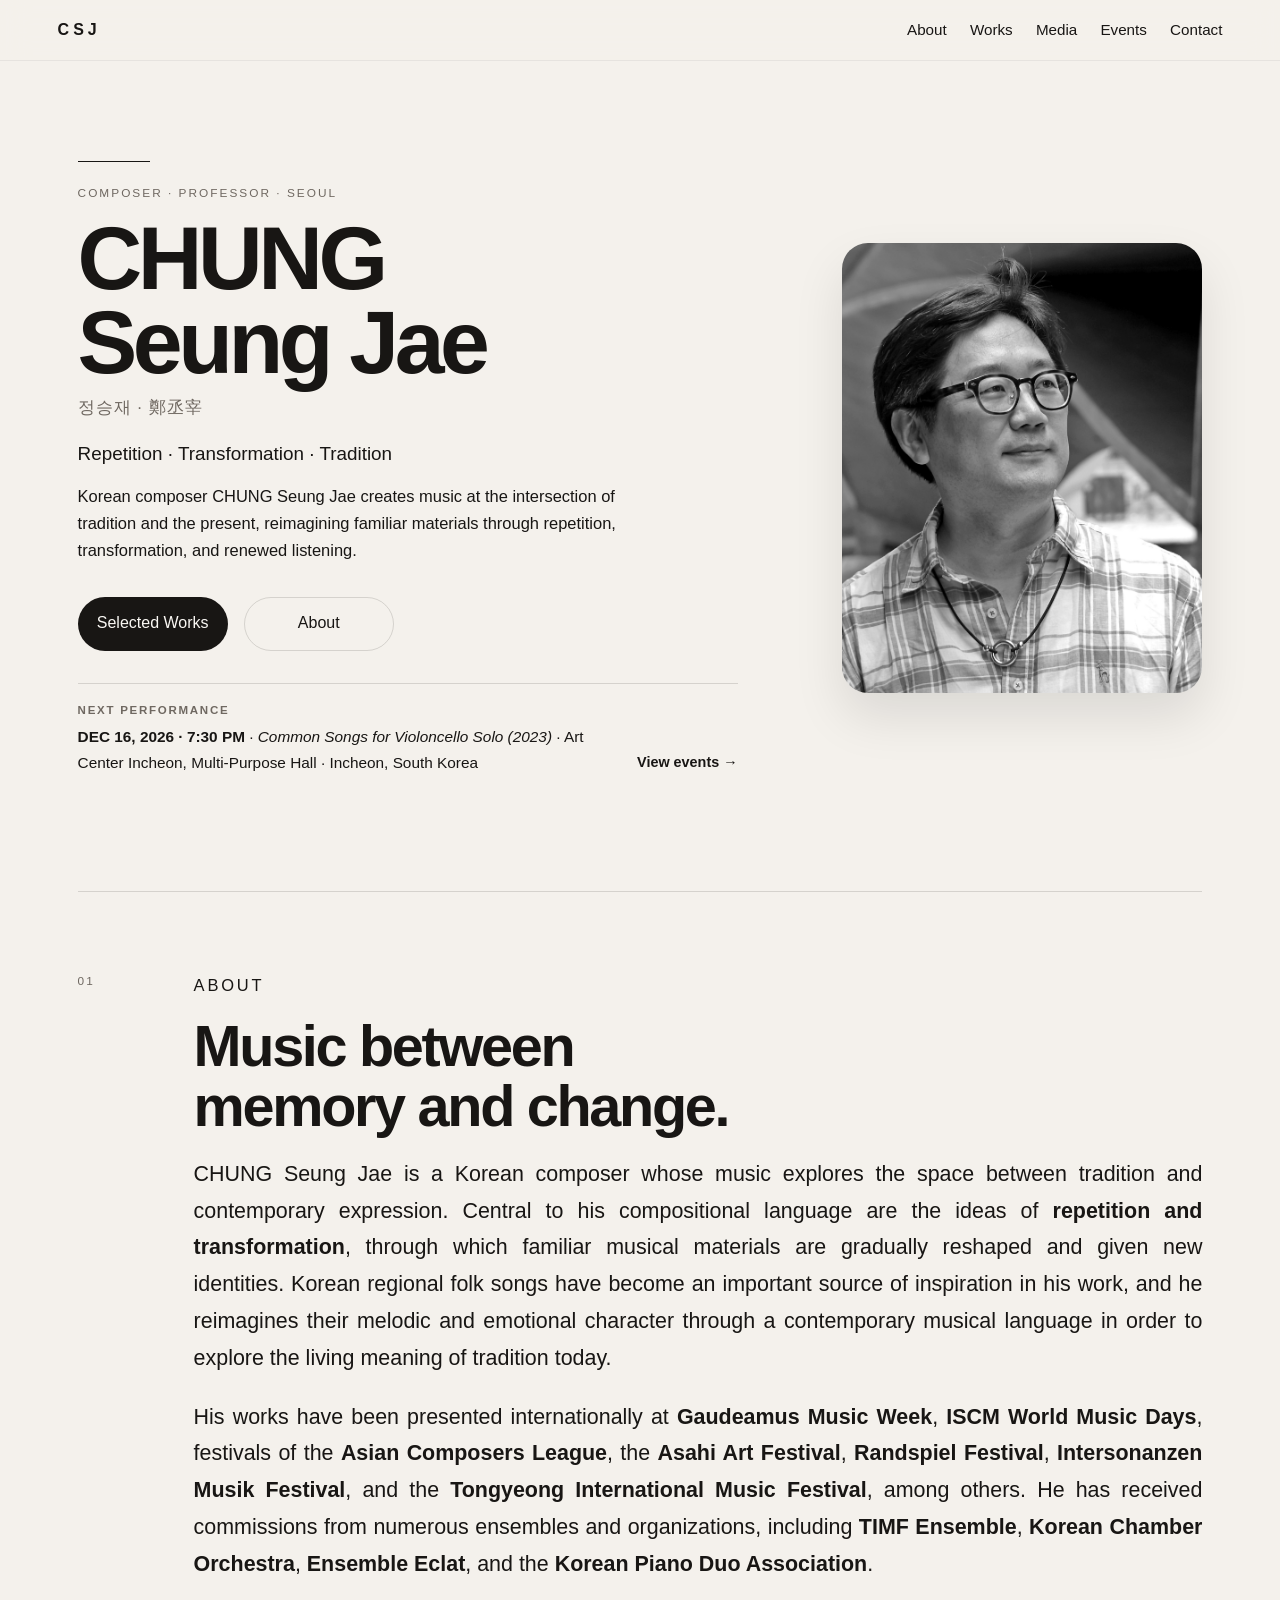
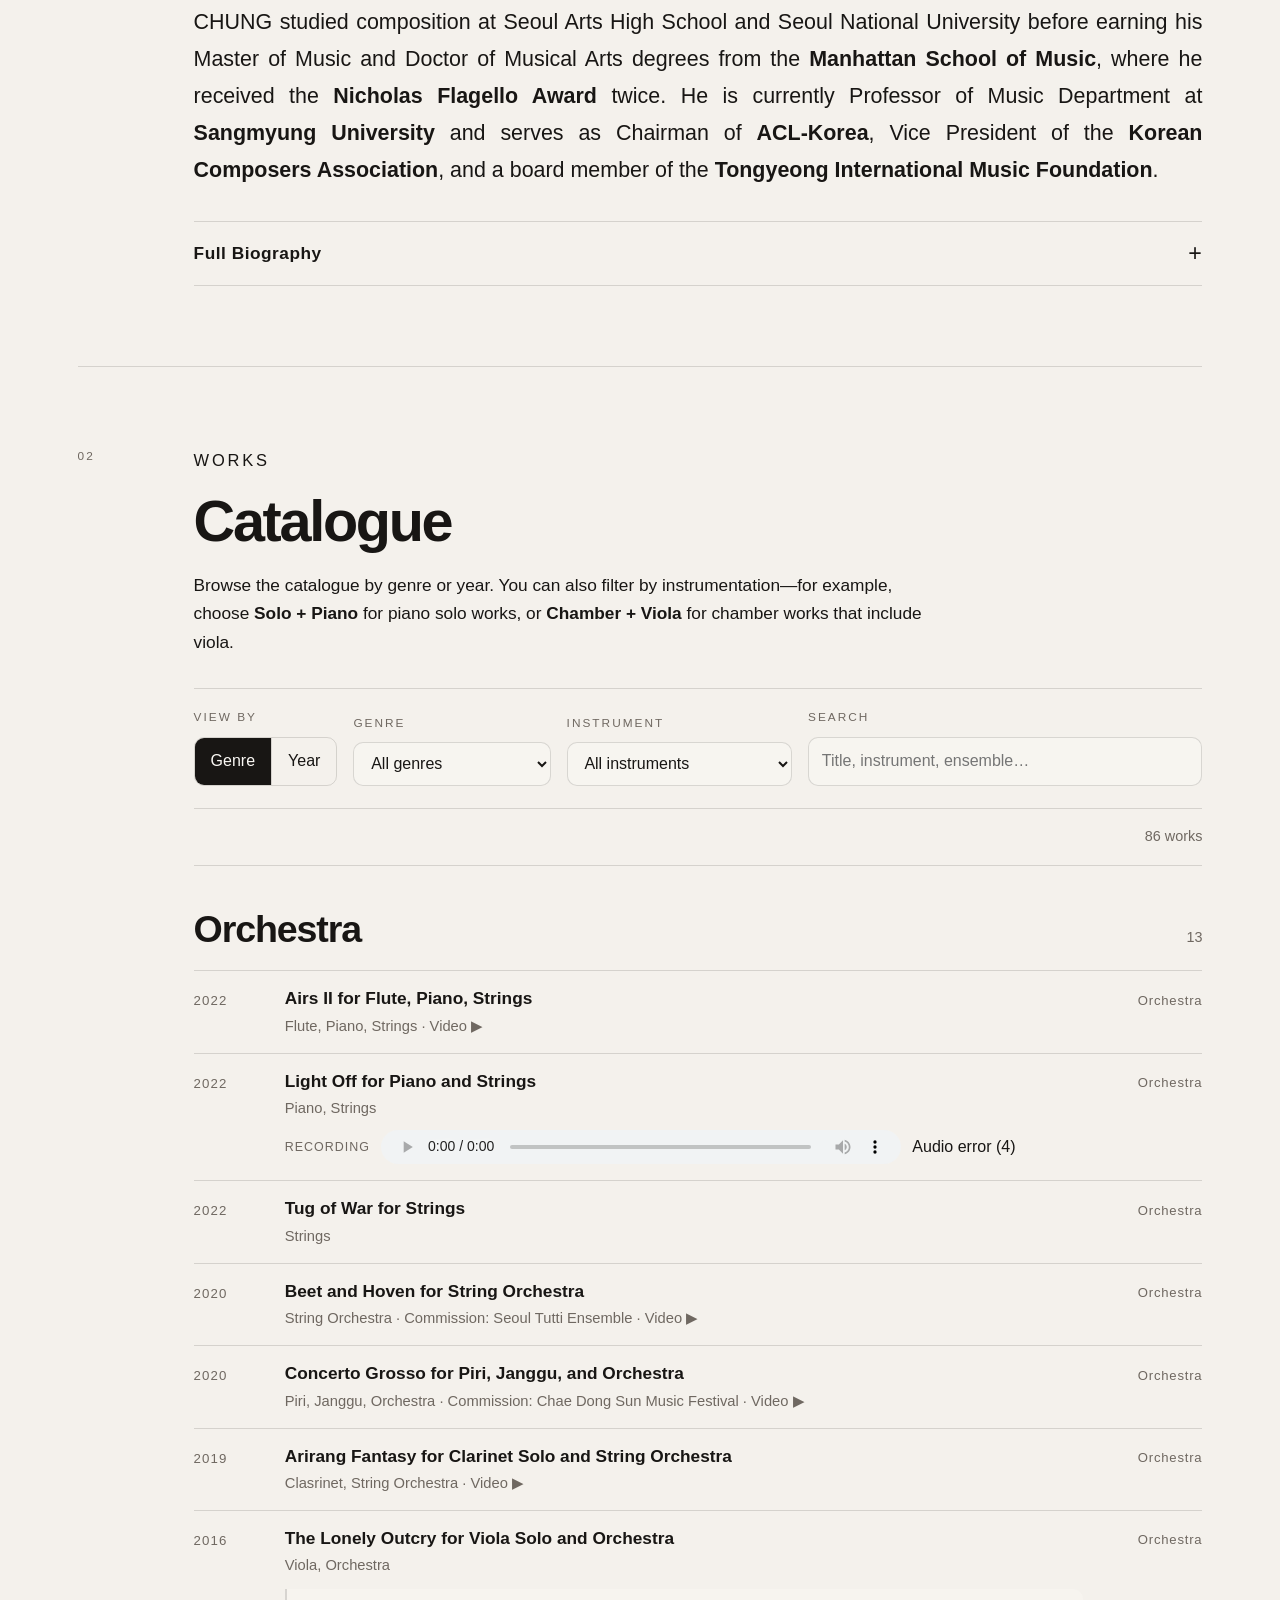
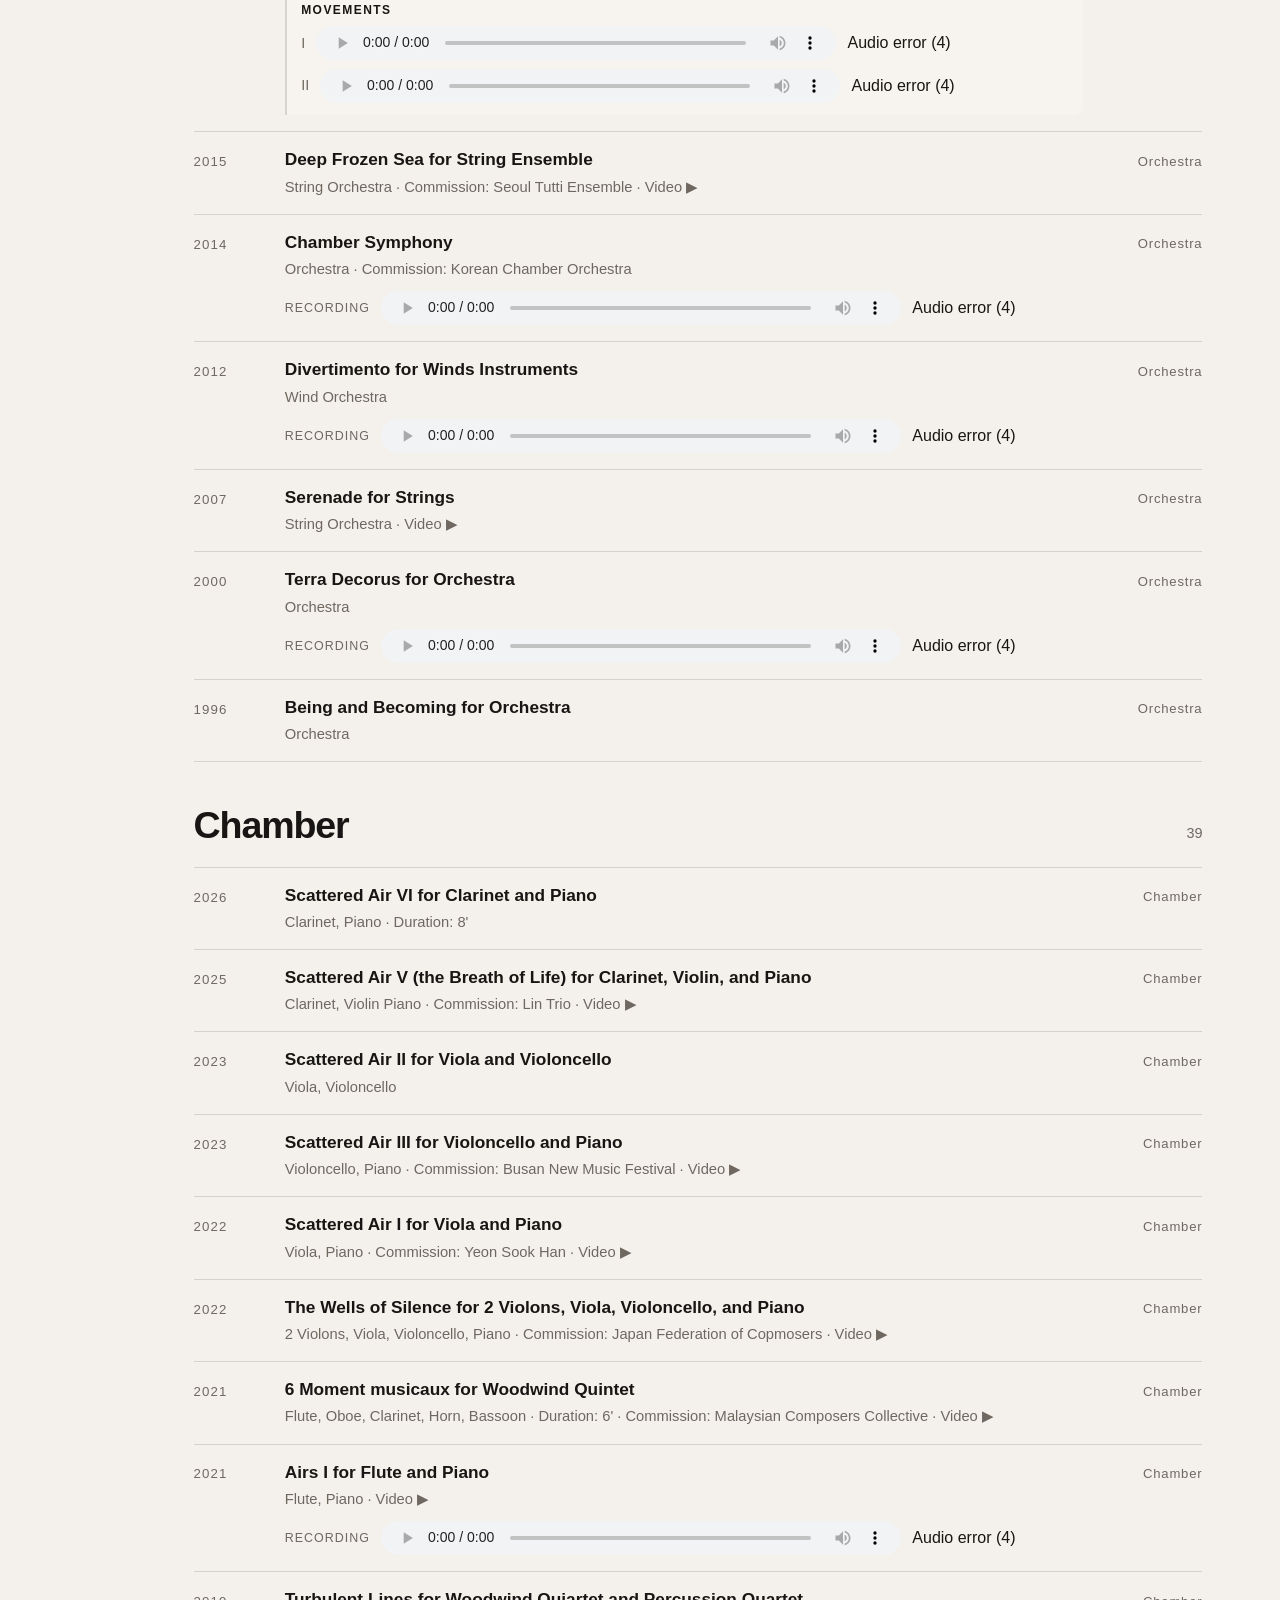
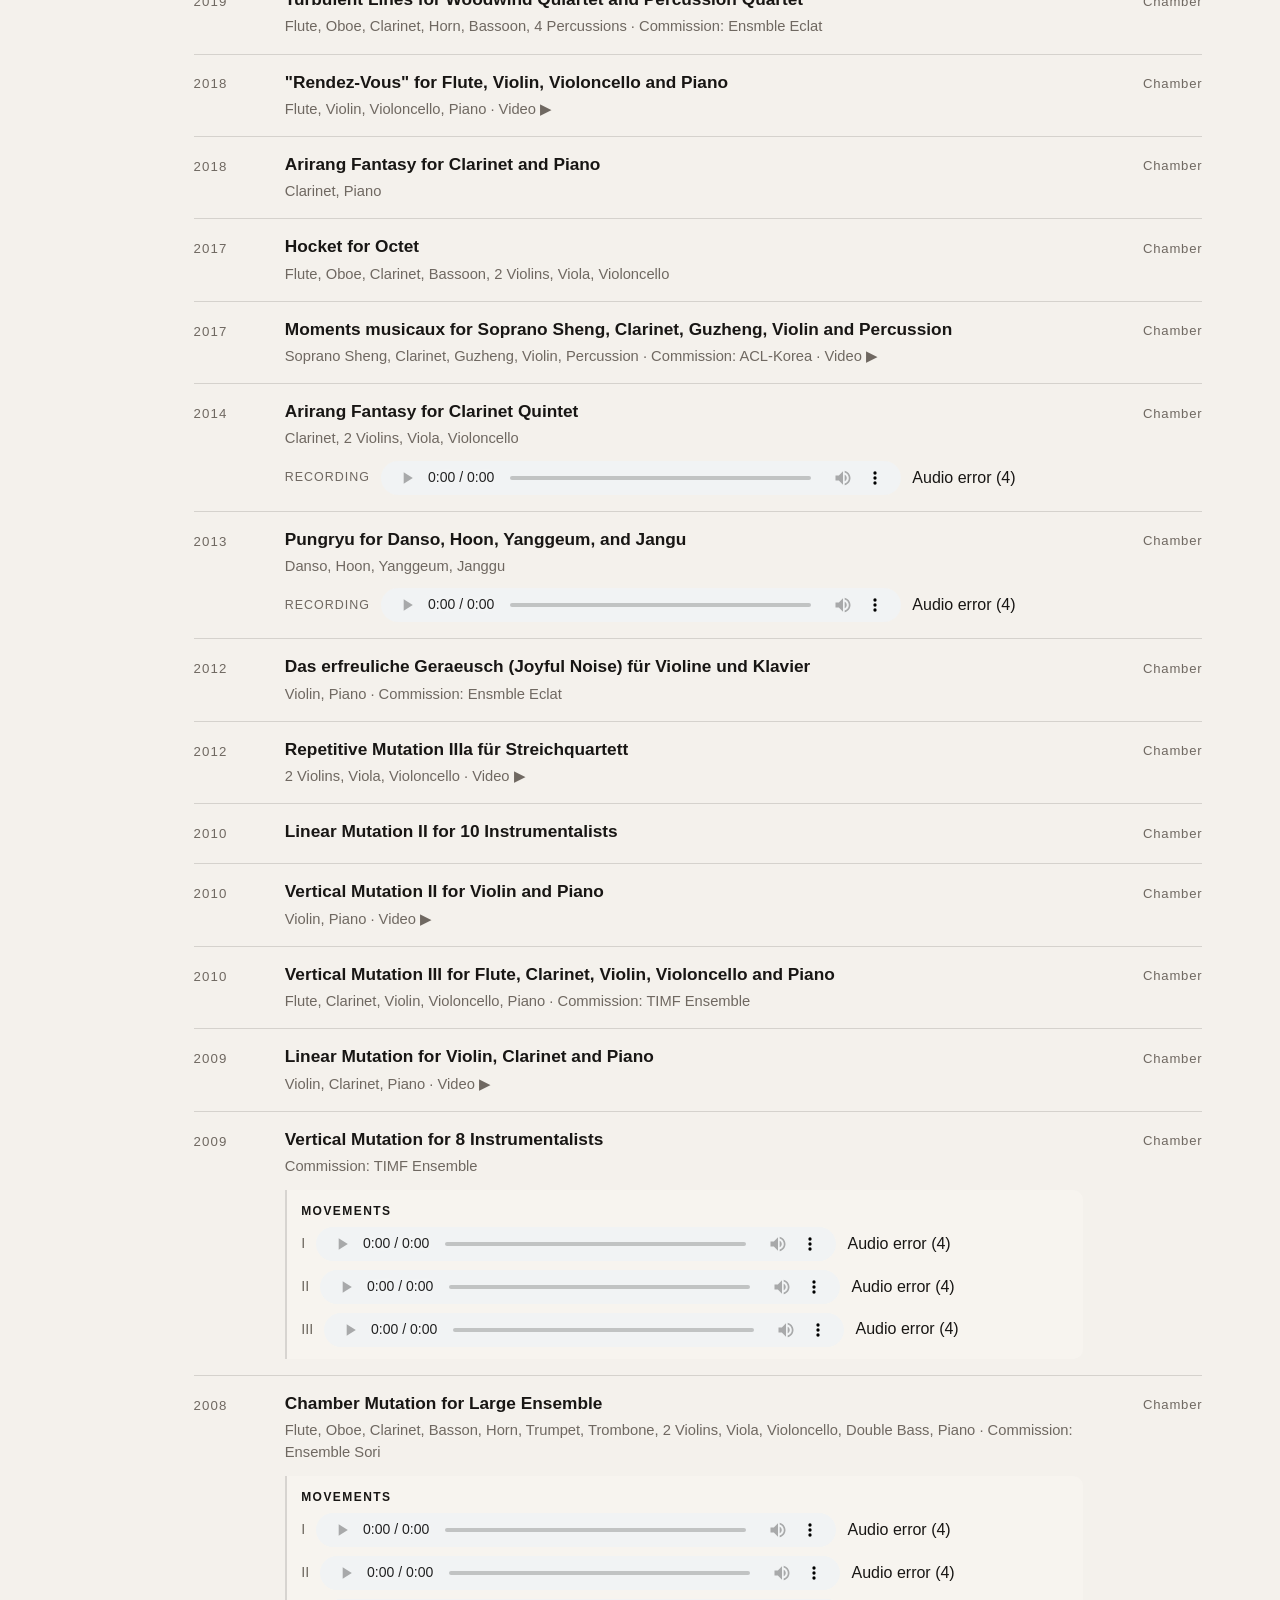
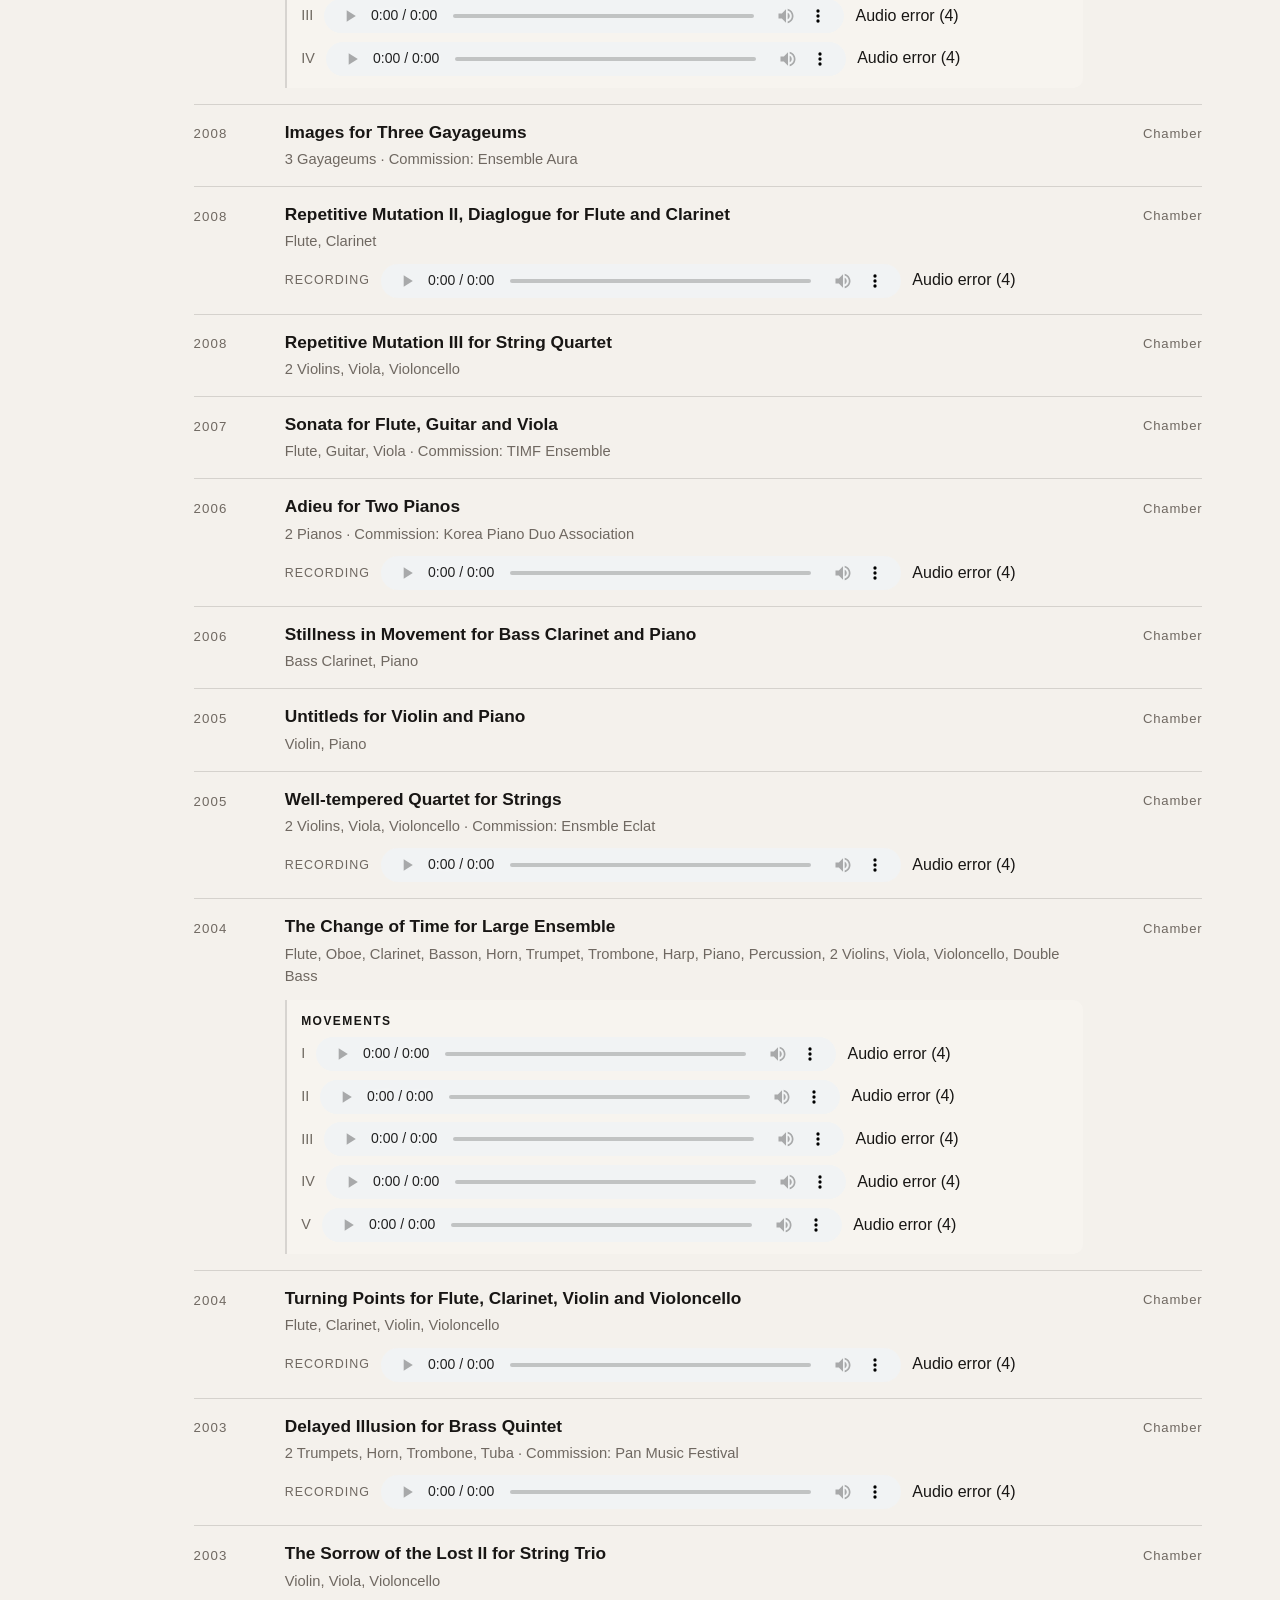
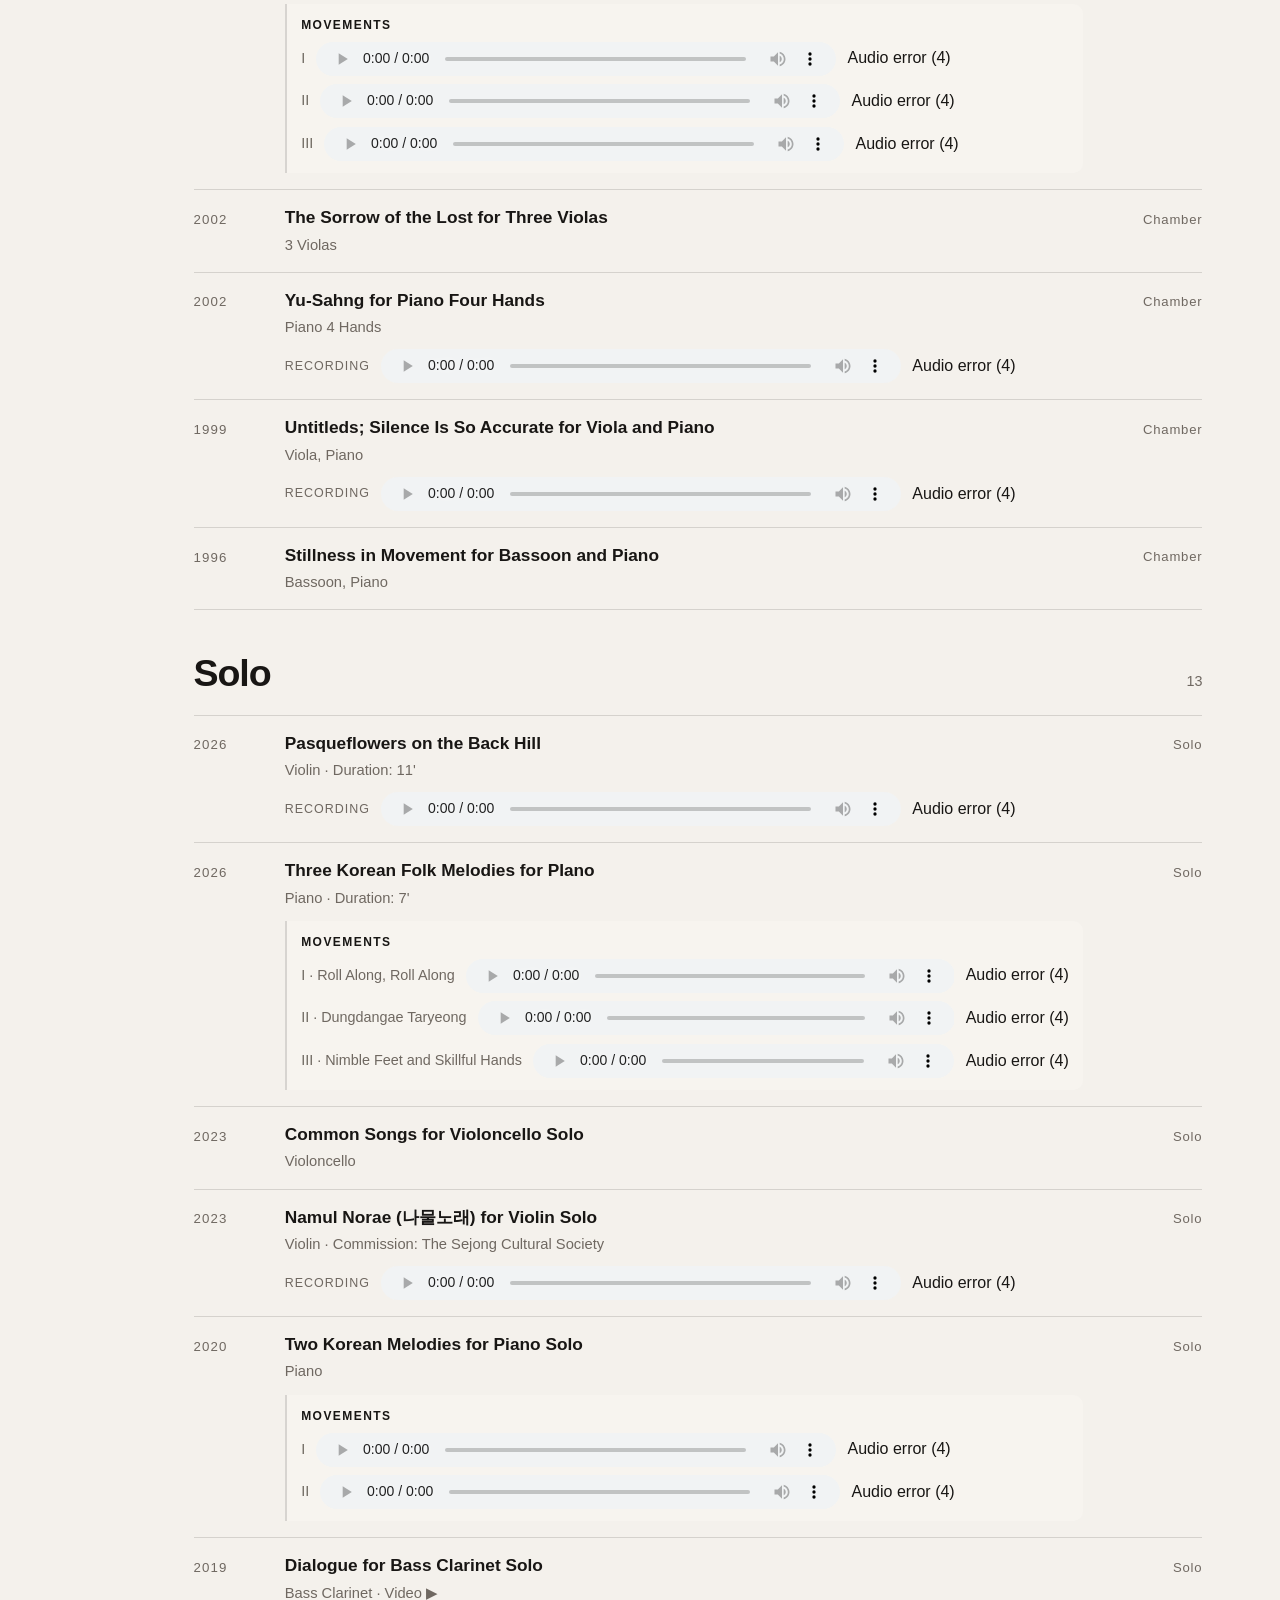
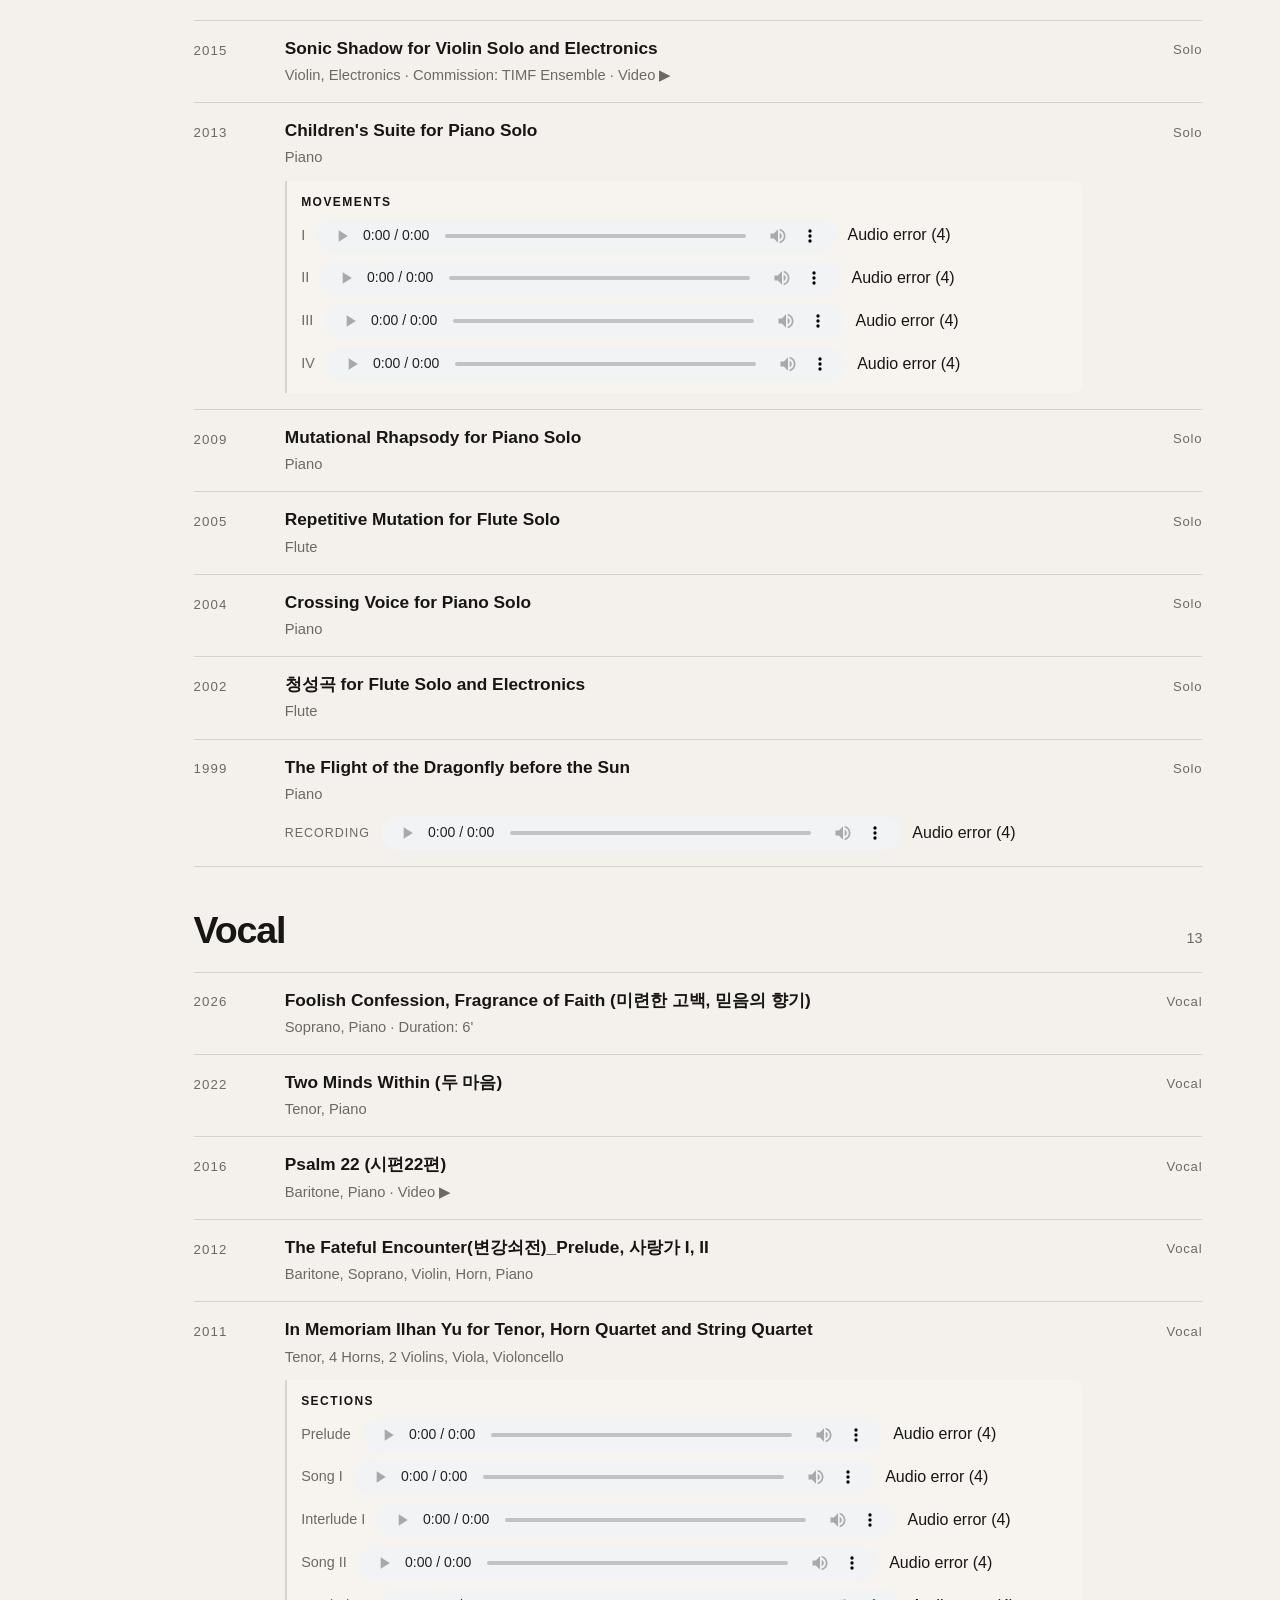
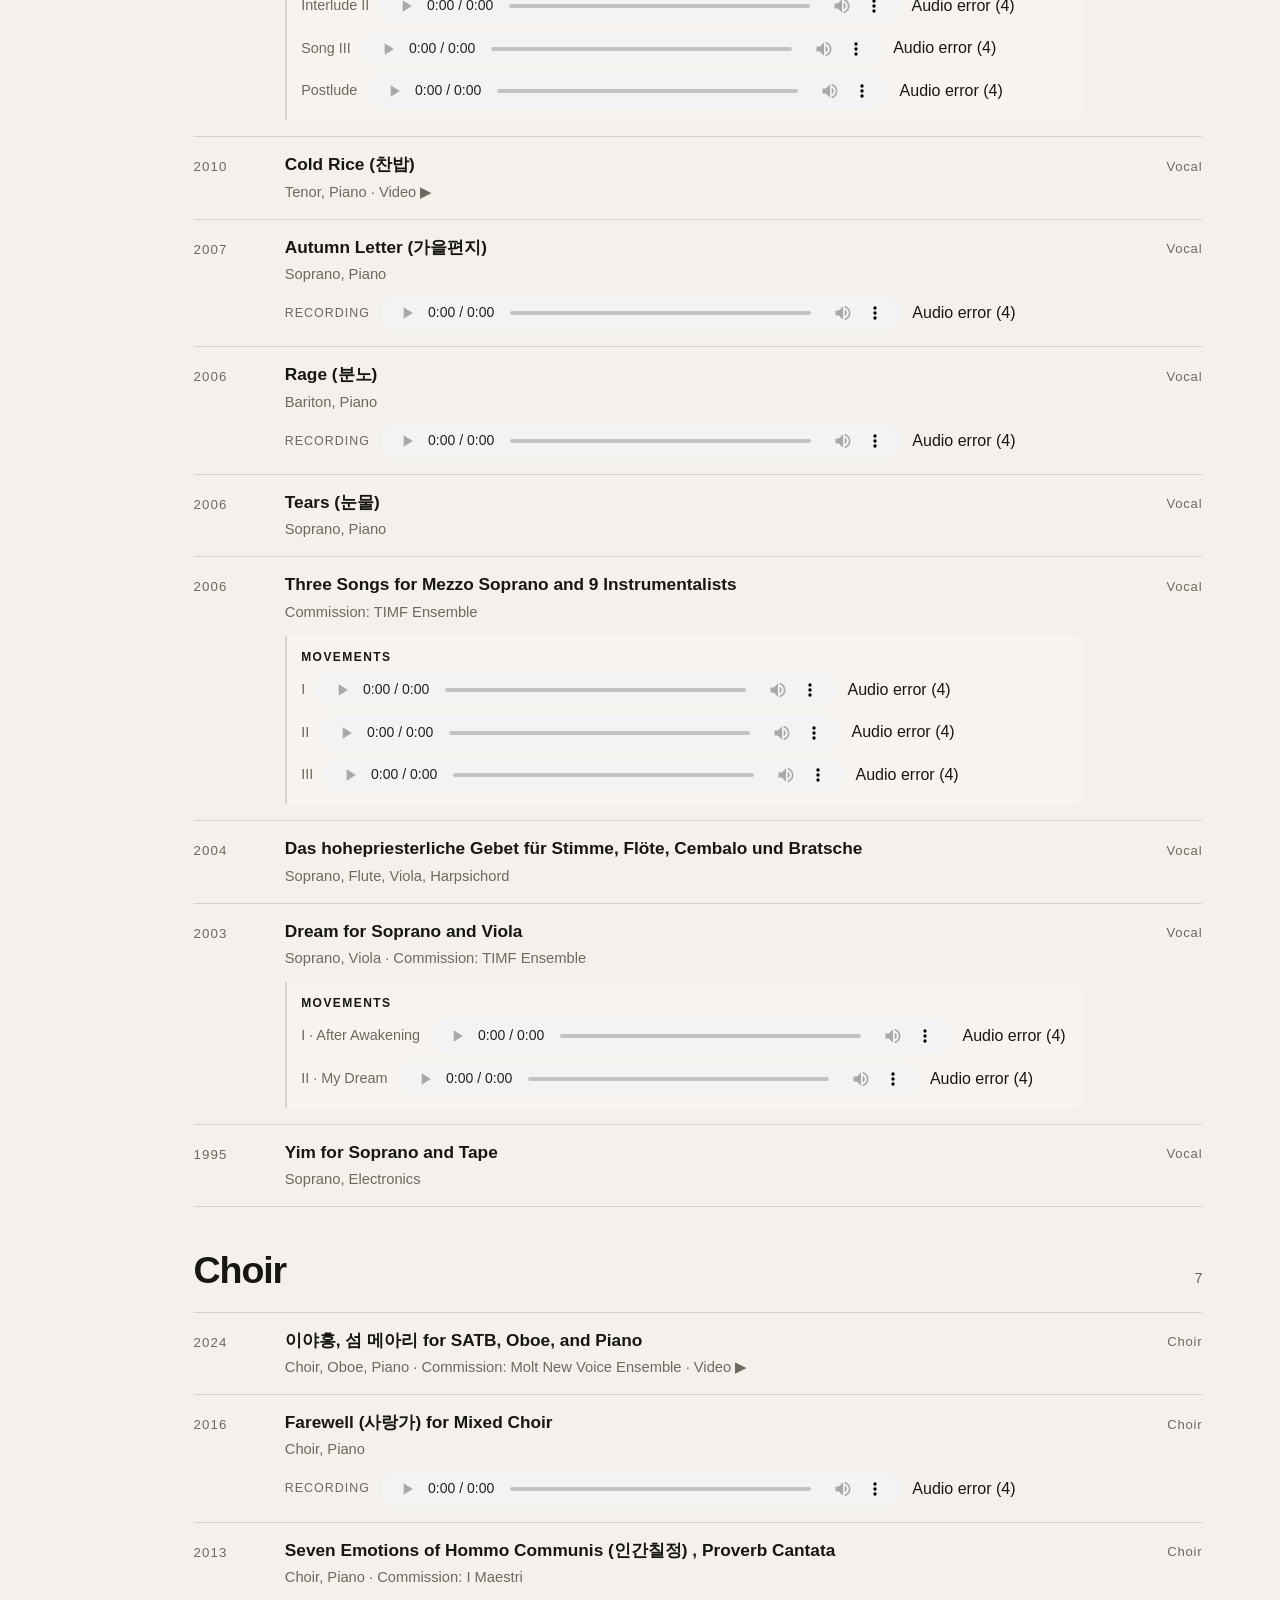
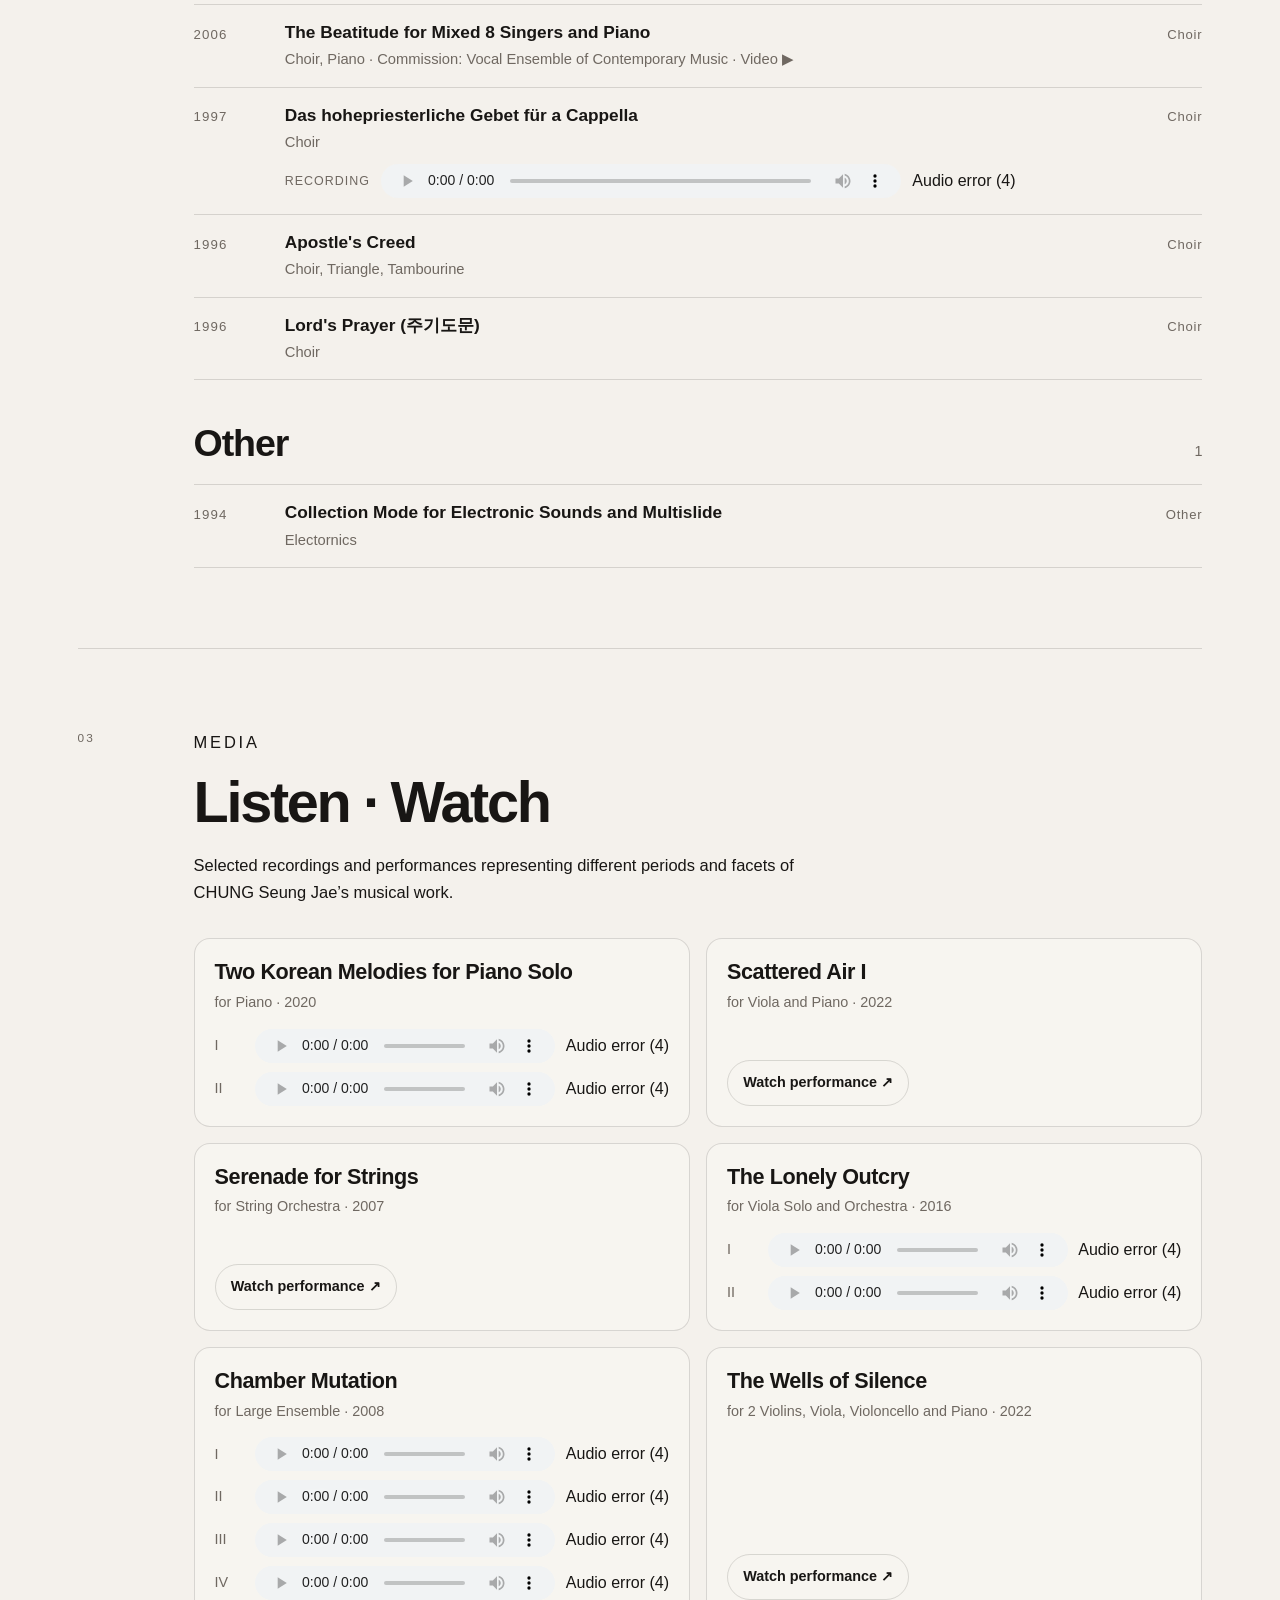
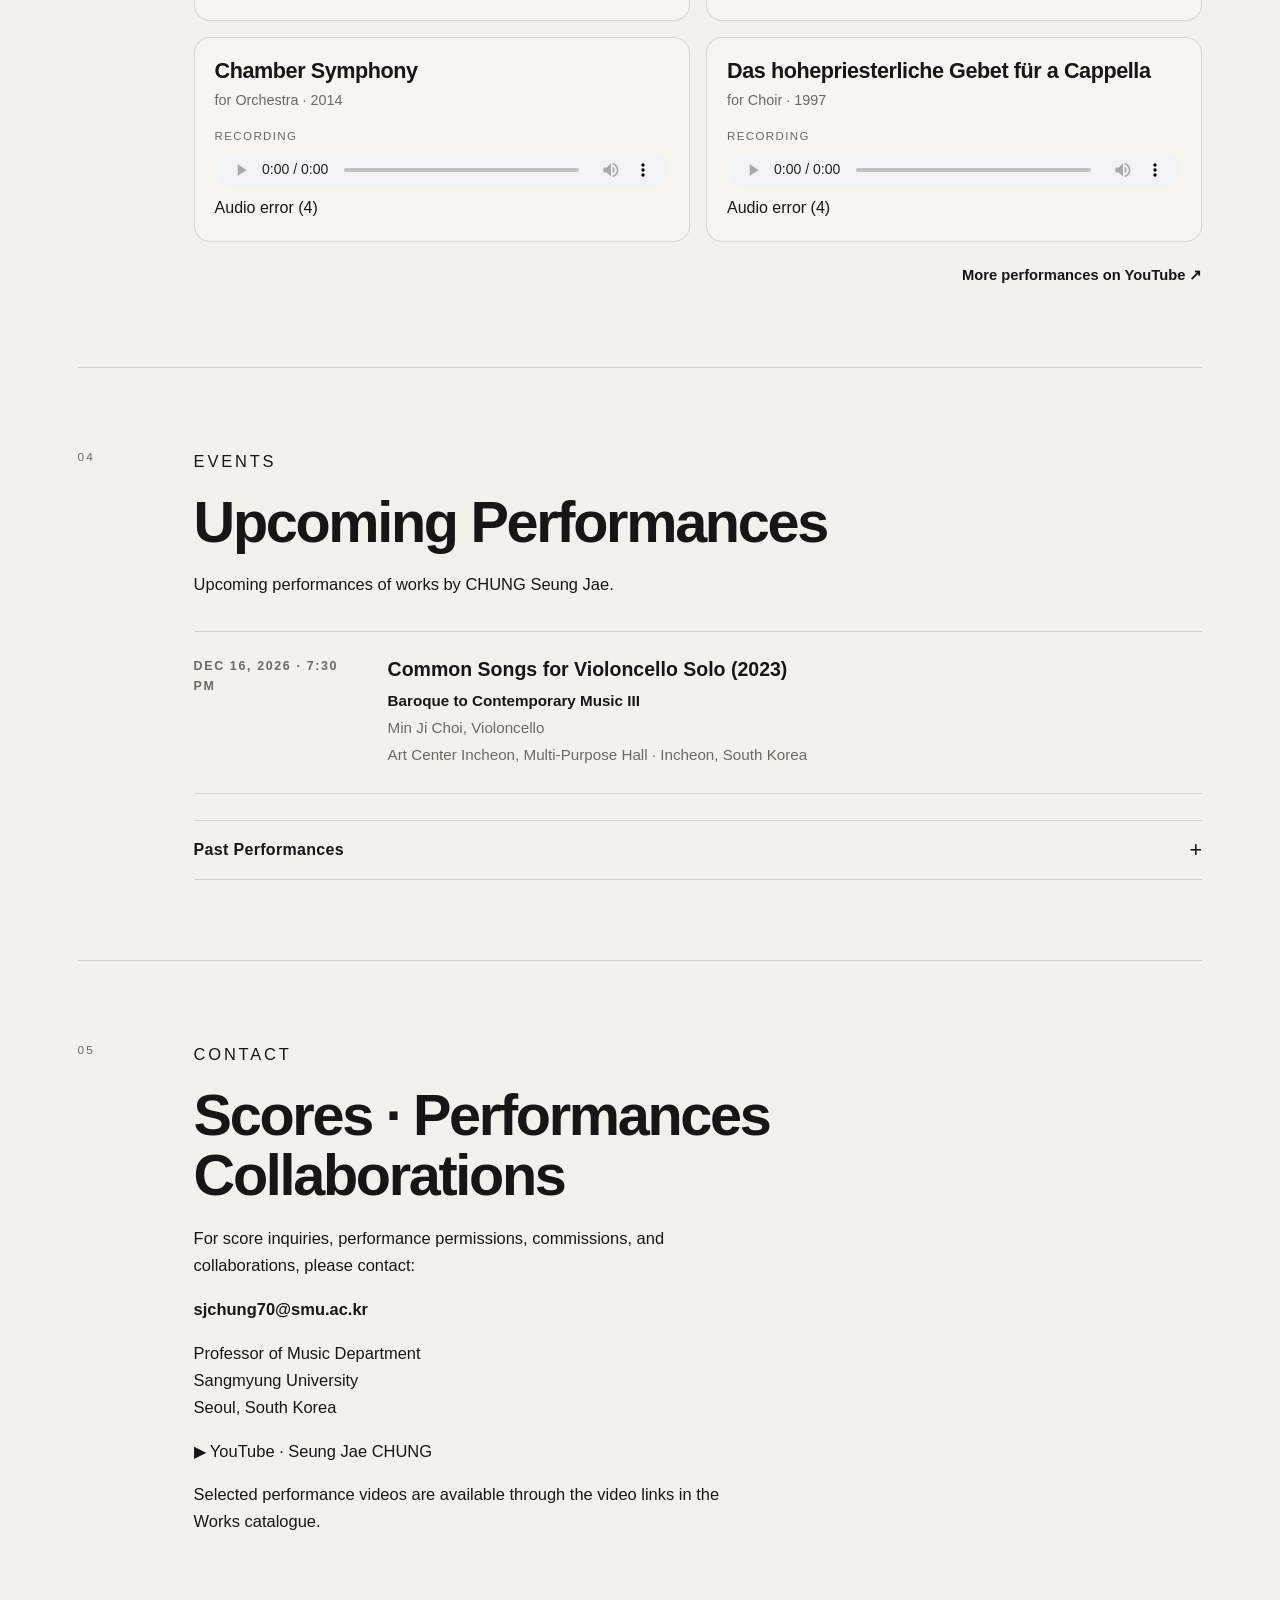
==== commit e85c91de: "Refresh Scattered Air III catalogue information" ====
--- a/index.html
+++ b/index.html
@@ -190,7 +190,7 @@
   <script>
     document.getElementById('year').textContent = new Date().getFullYear();
   </script>
-  <script src="js/works.js?v=20261020-1" defer></script>\n  <script src="js/audio-recovery.js?v=20261006-2" defer></script>
+  <script src="js/works.js?v=20261020-2" defer></script>\n  <script src="js/audio-recovery.js?v=20261006-2" defer></script>
   <script src="js/play-icons.js?v=20260912-1" defer></script>
 </body>
 </html>
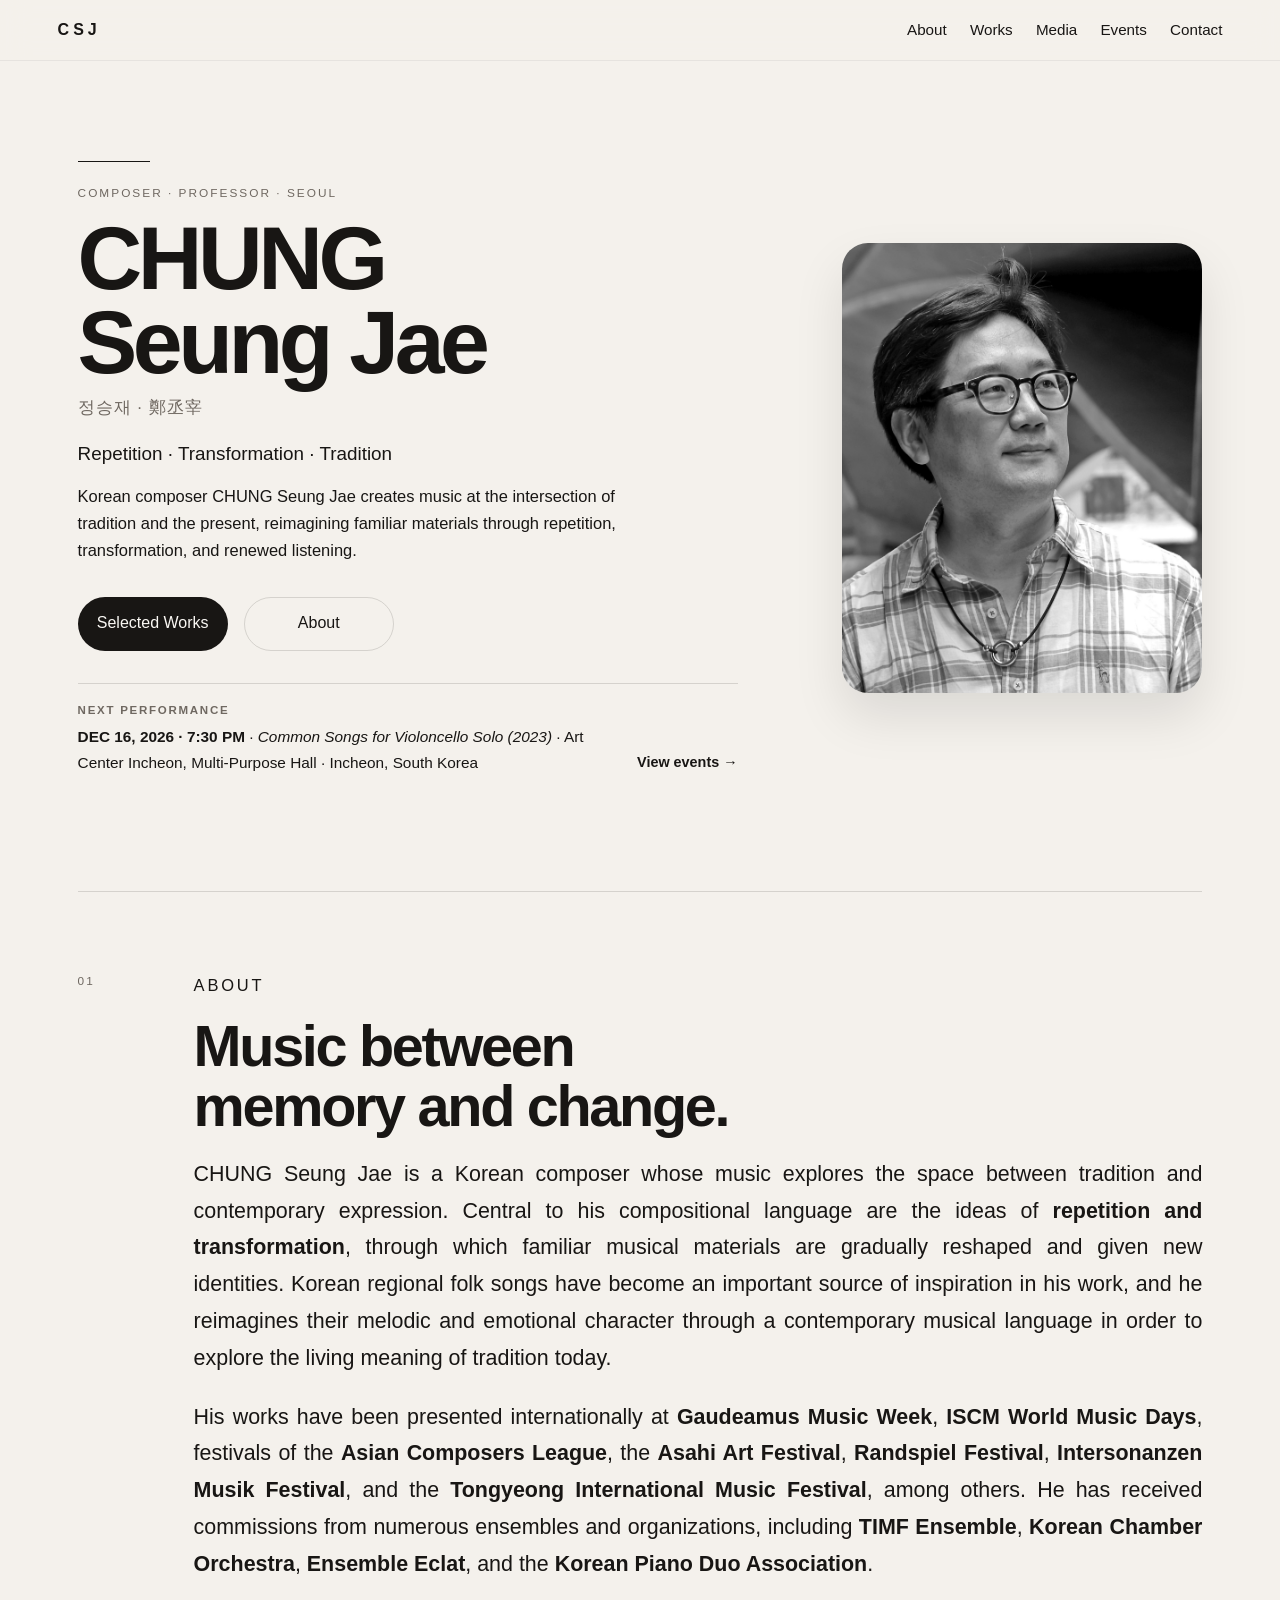
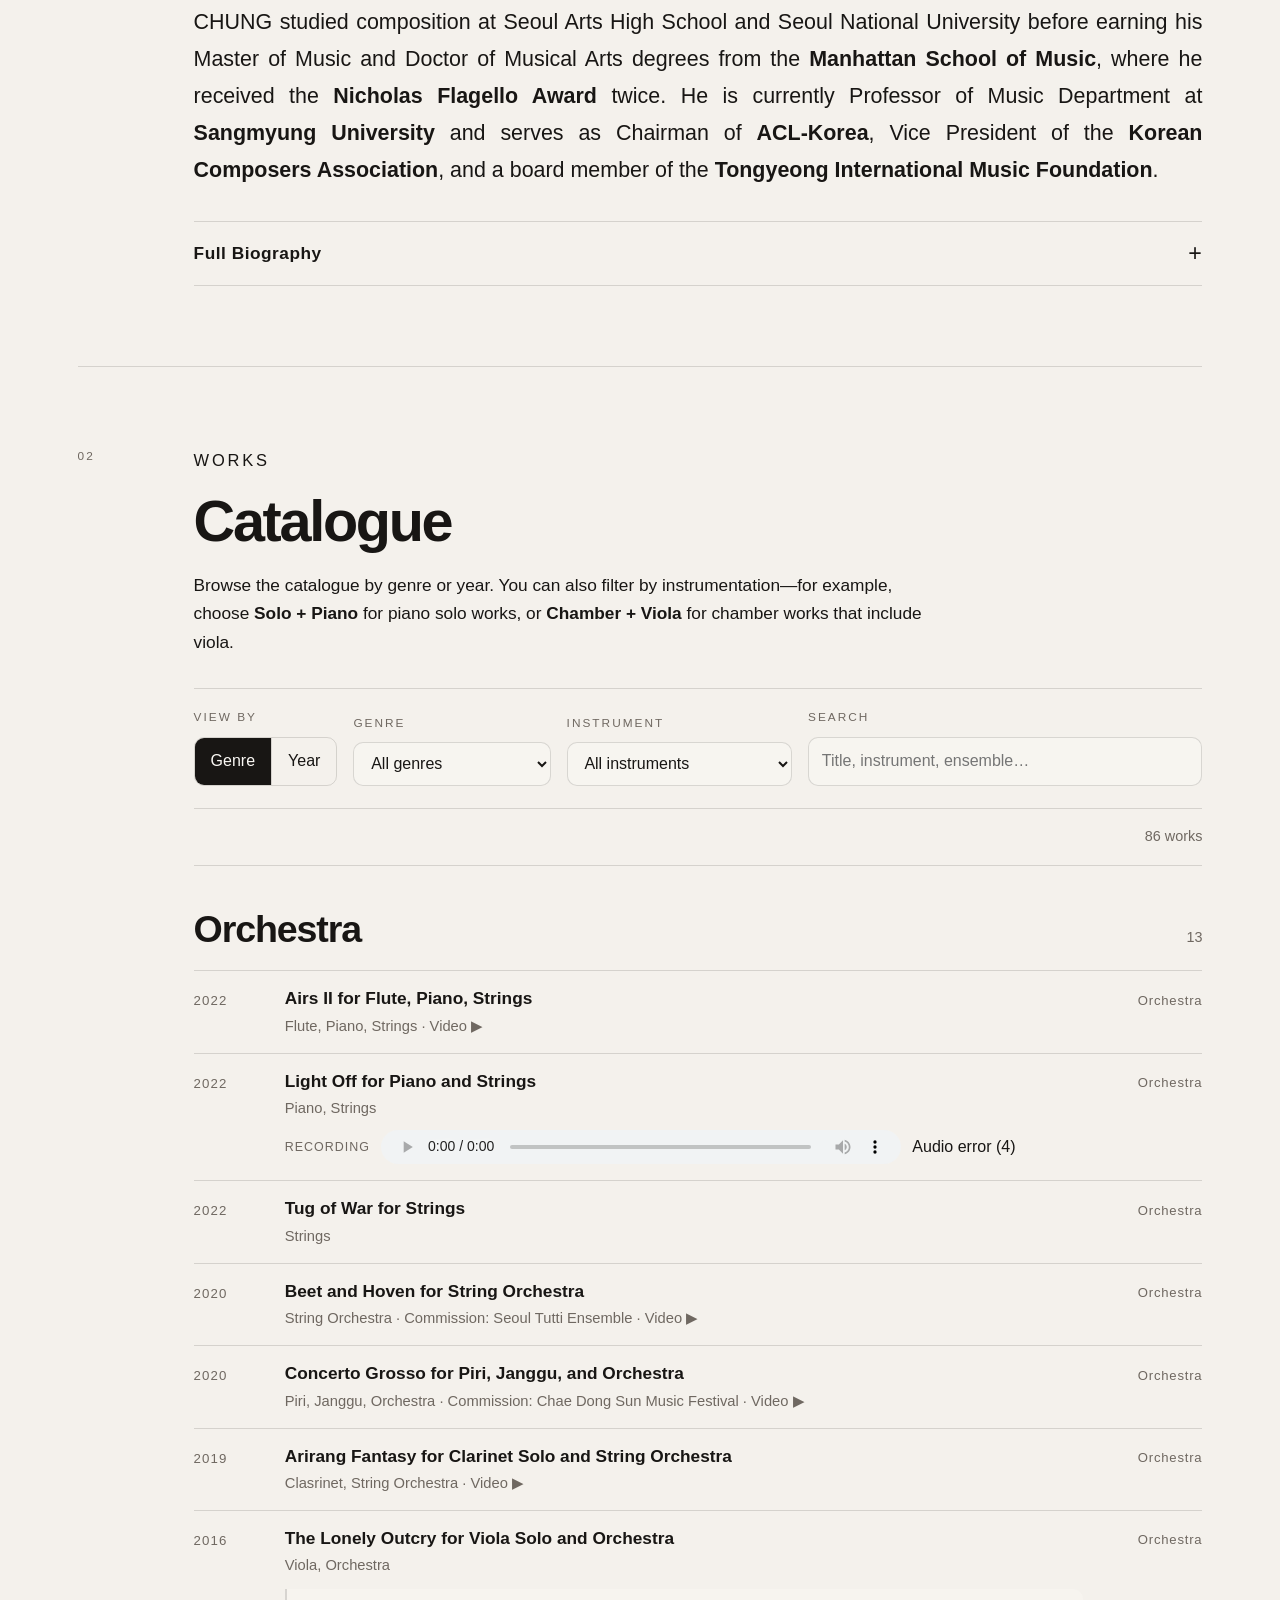
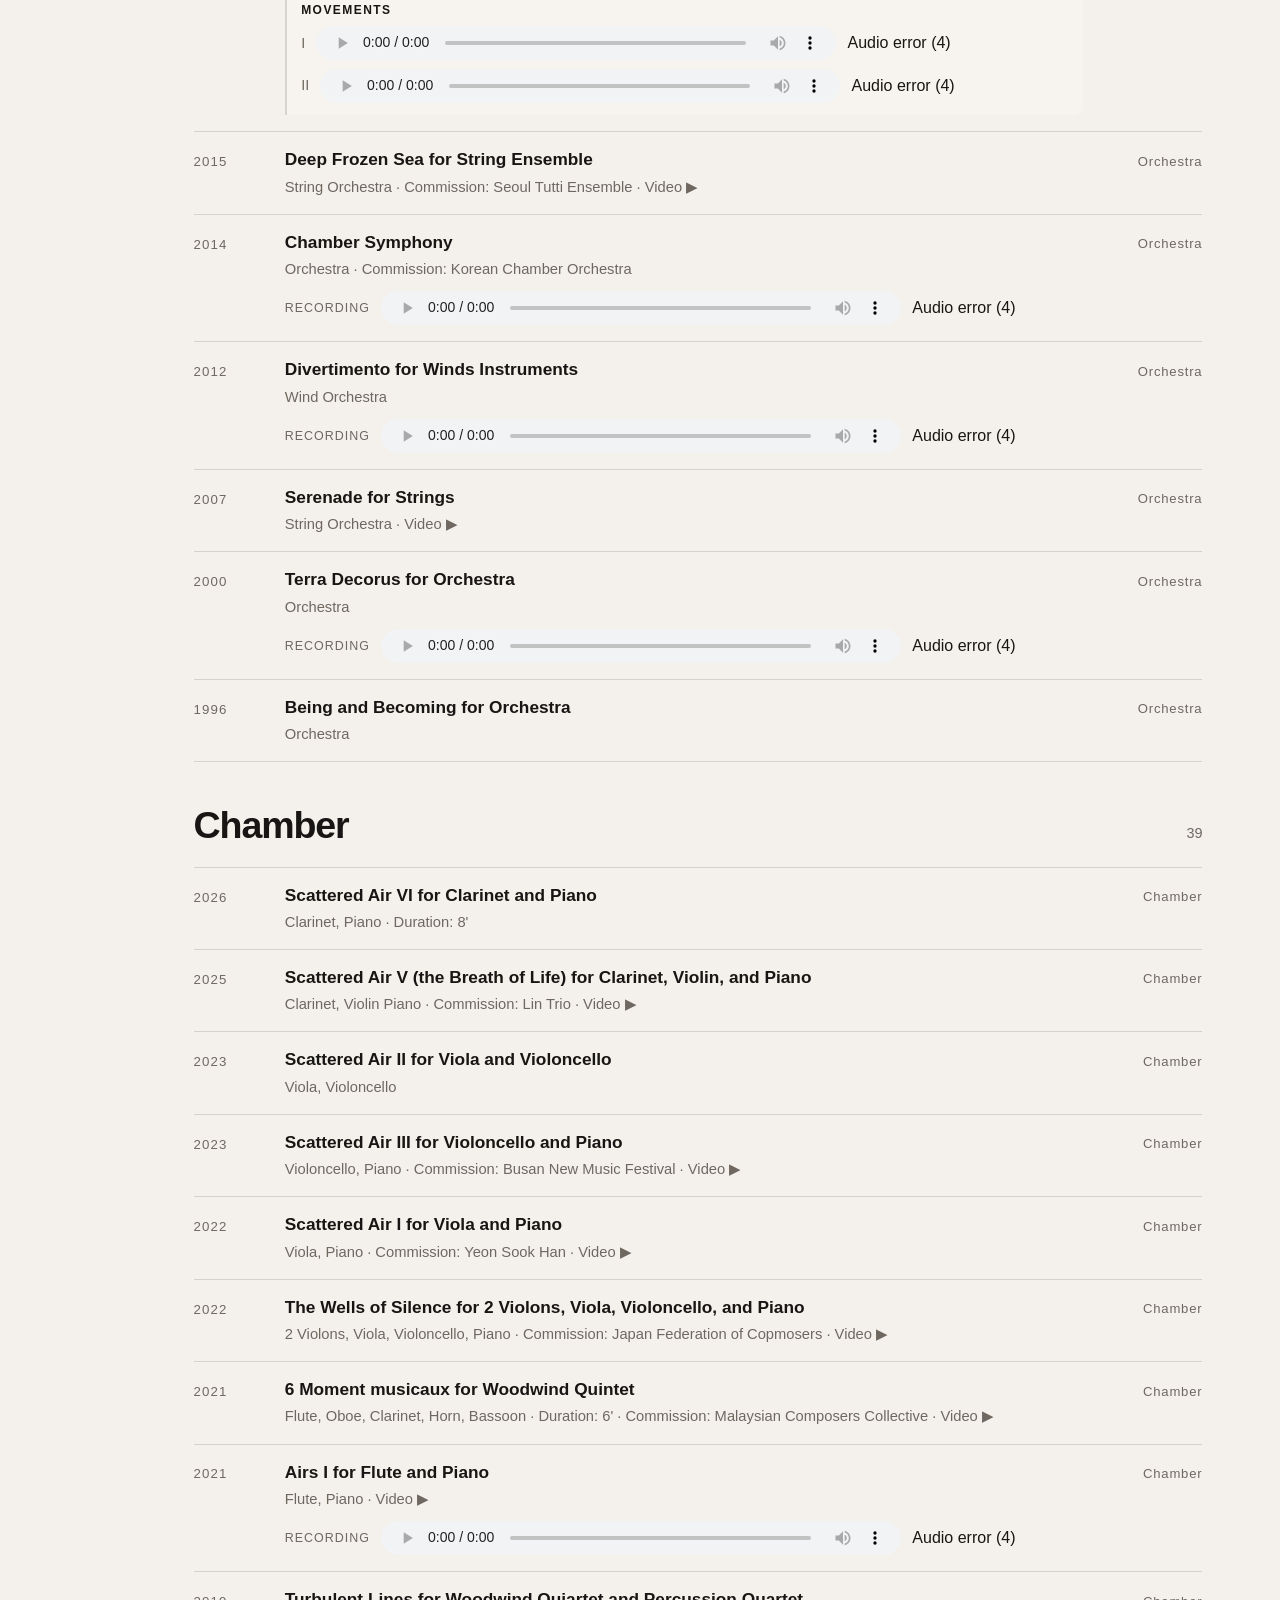
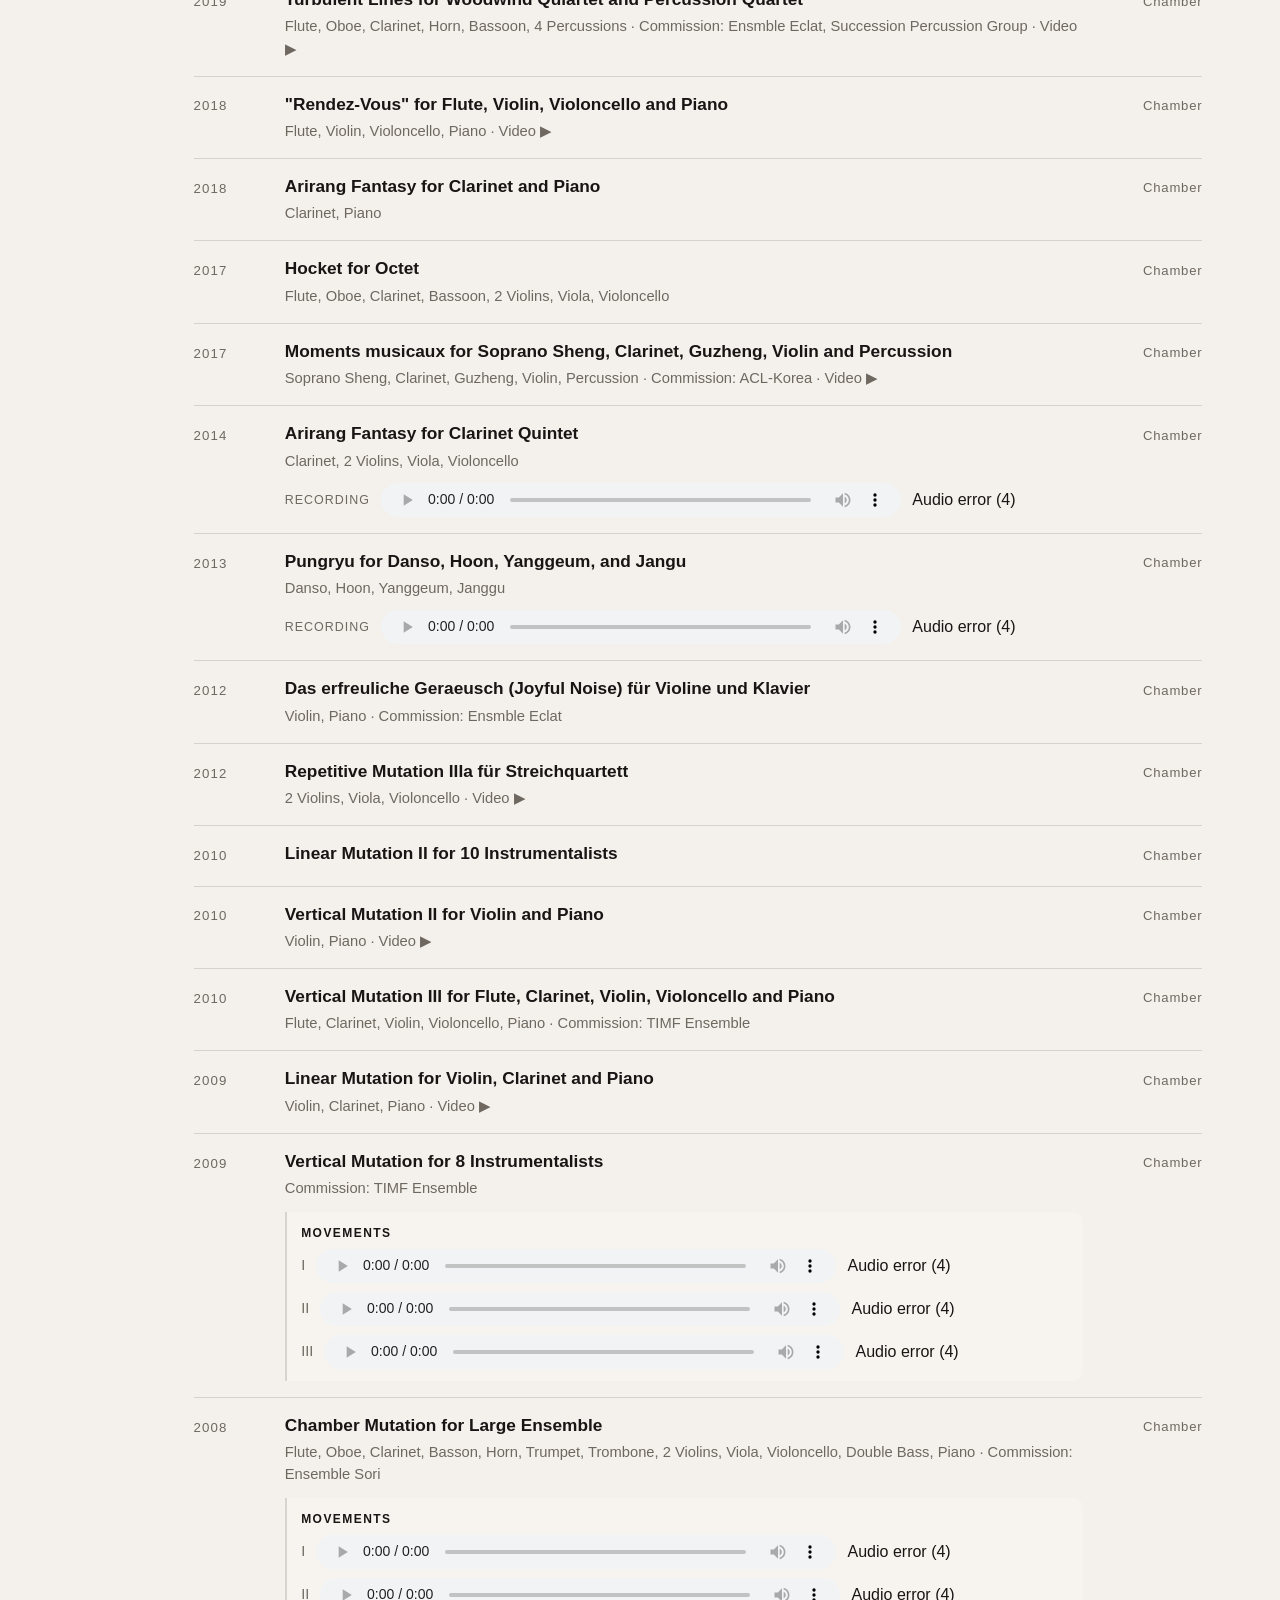
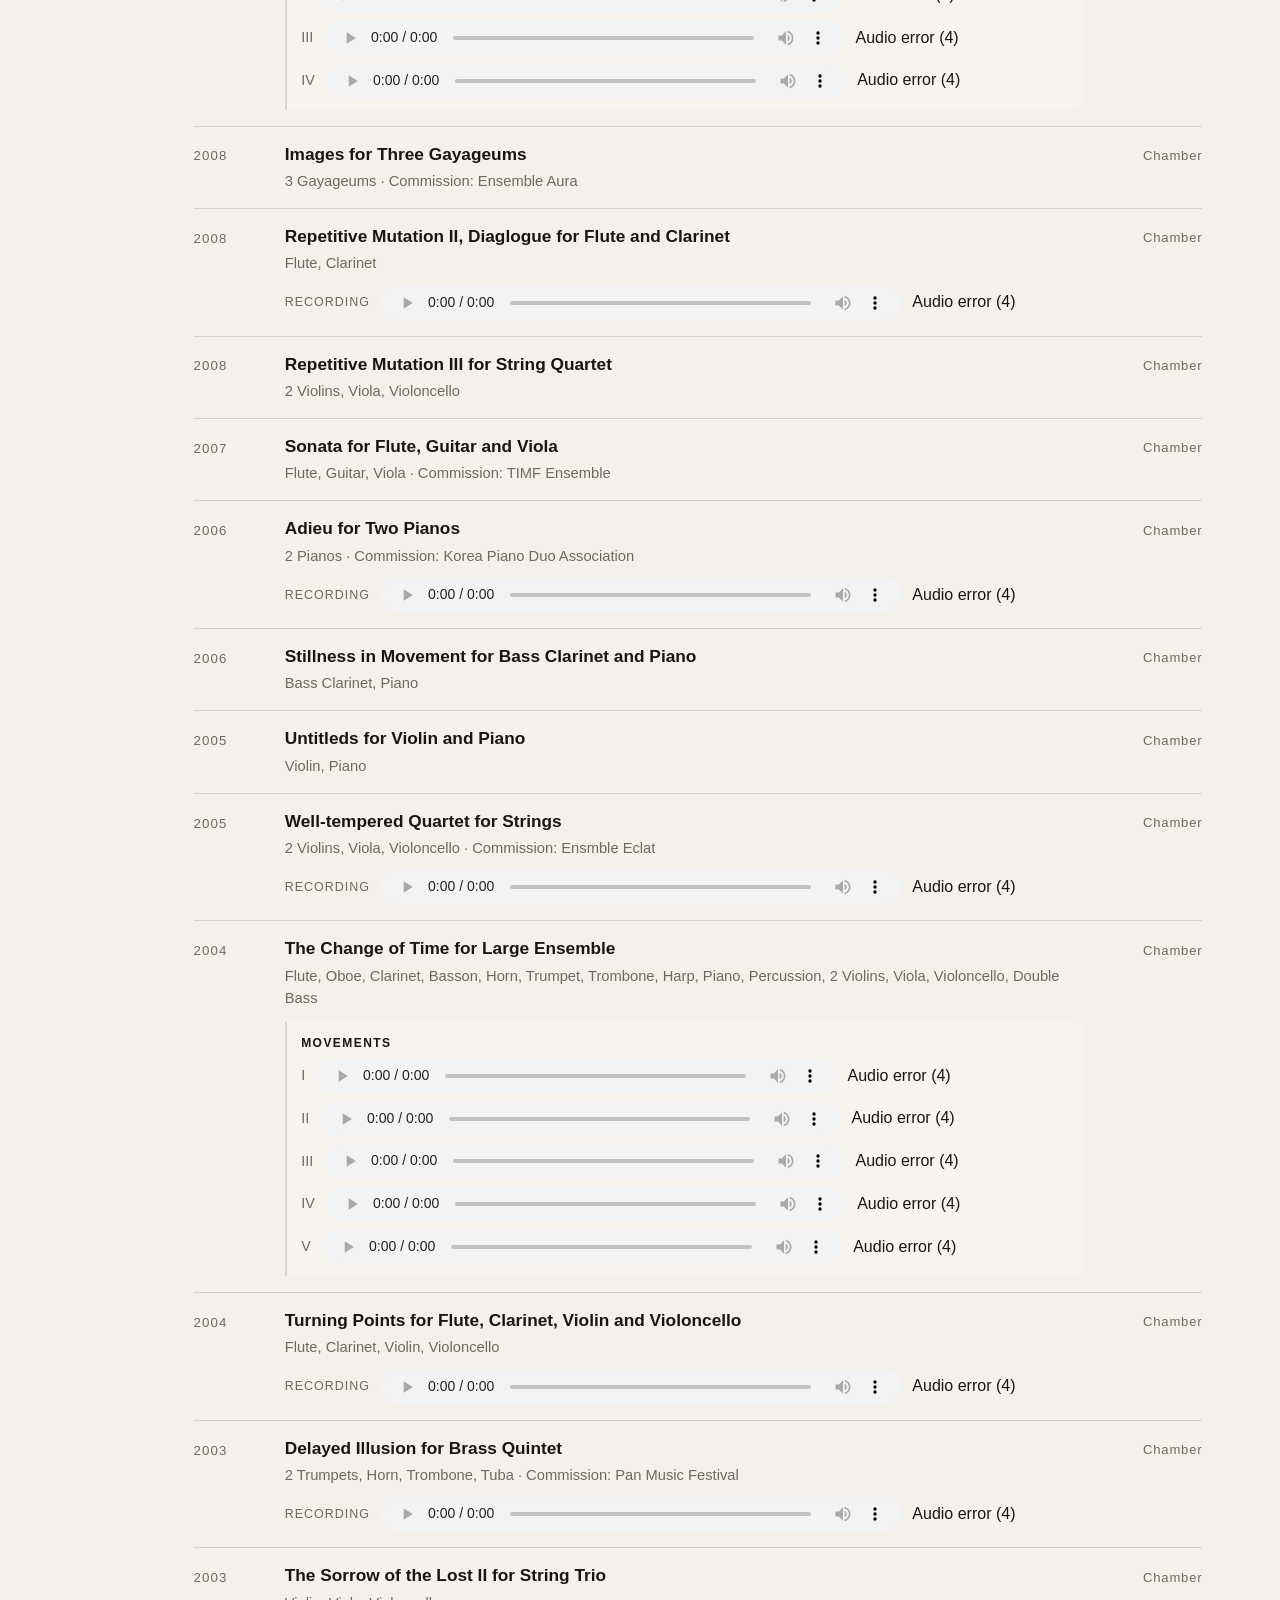
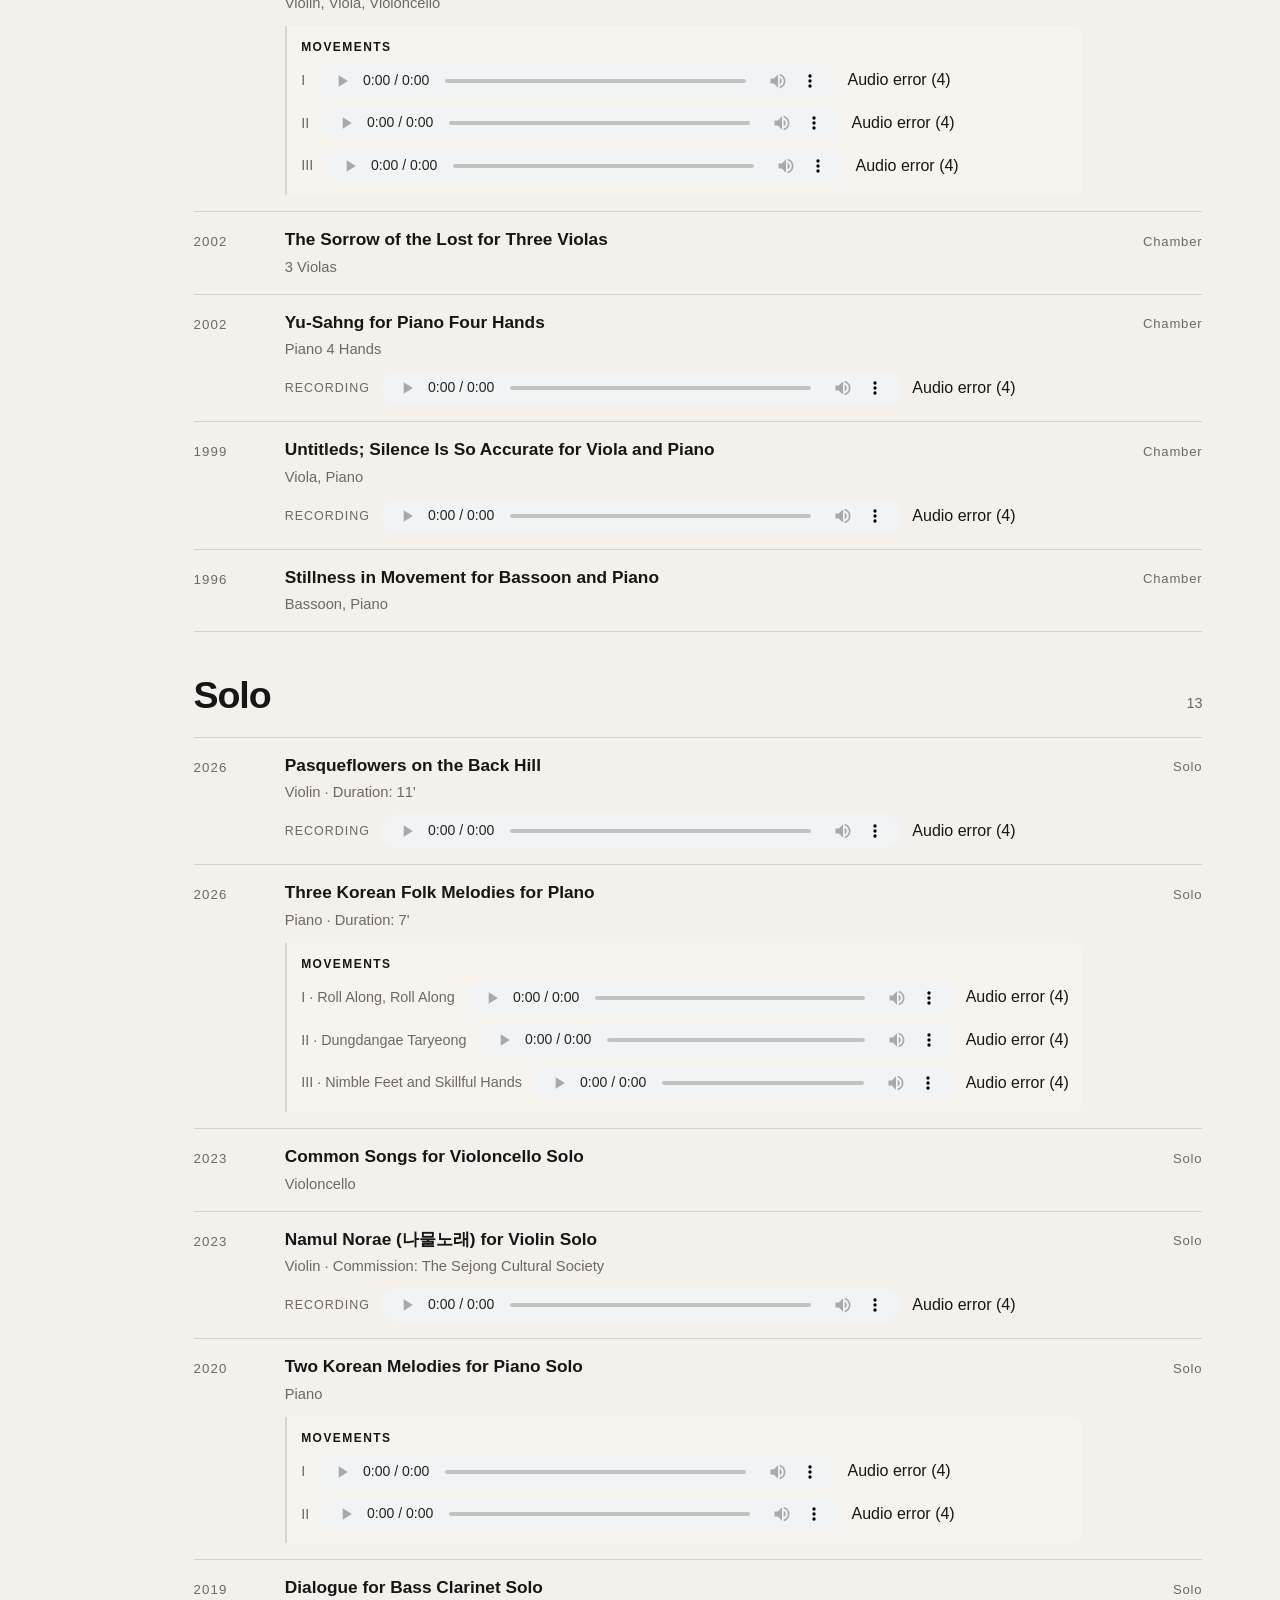
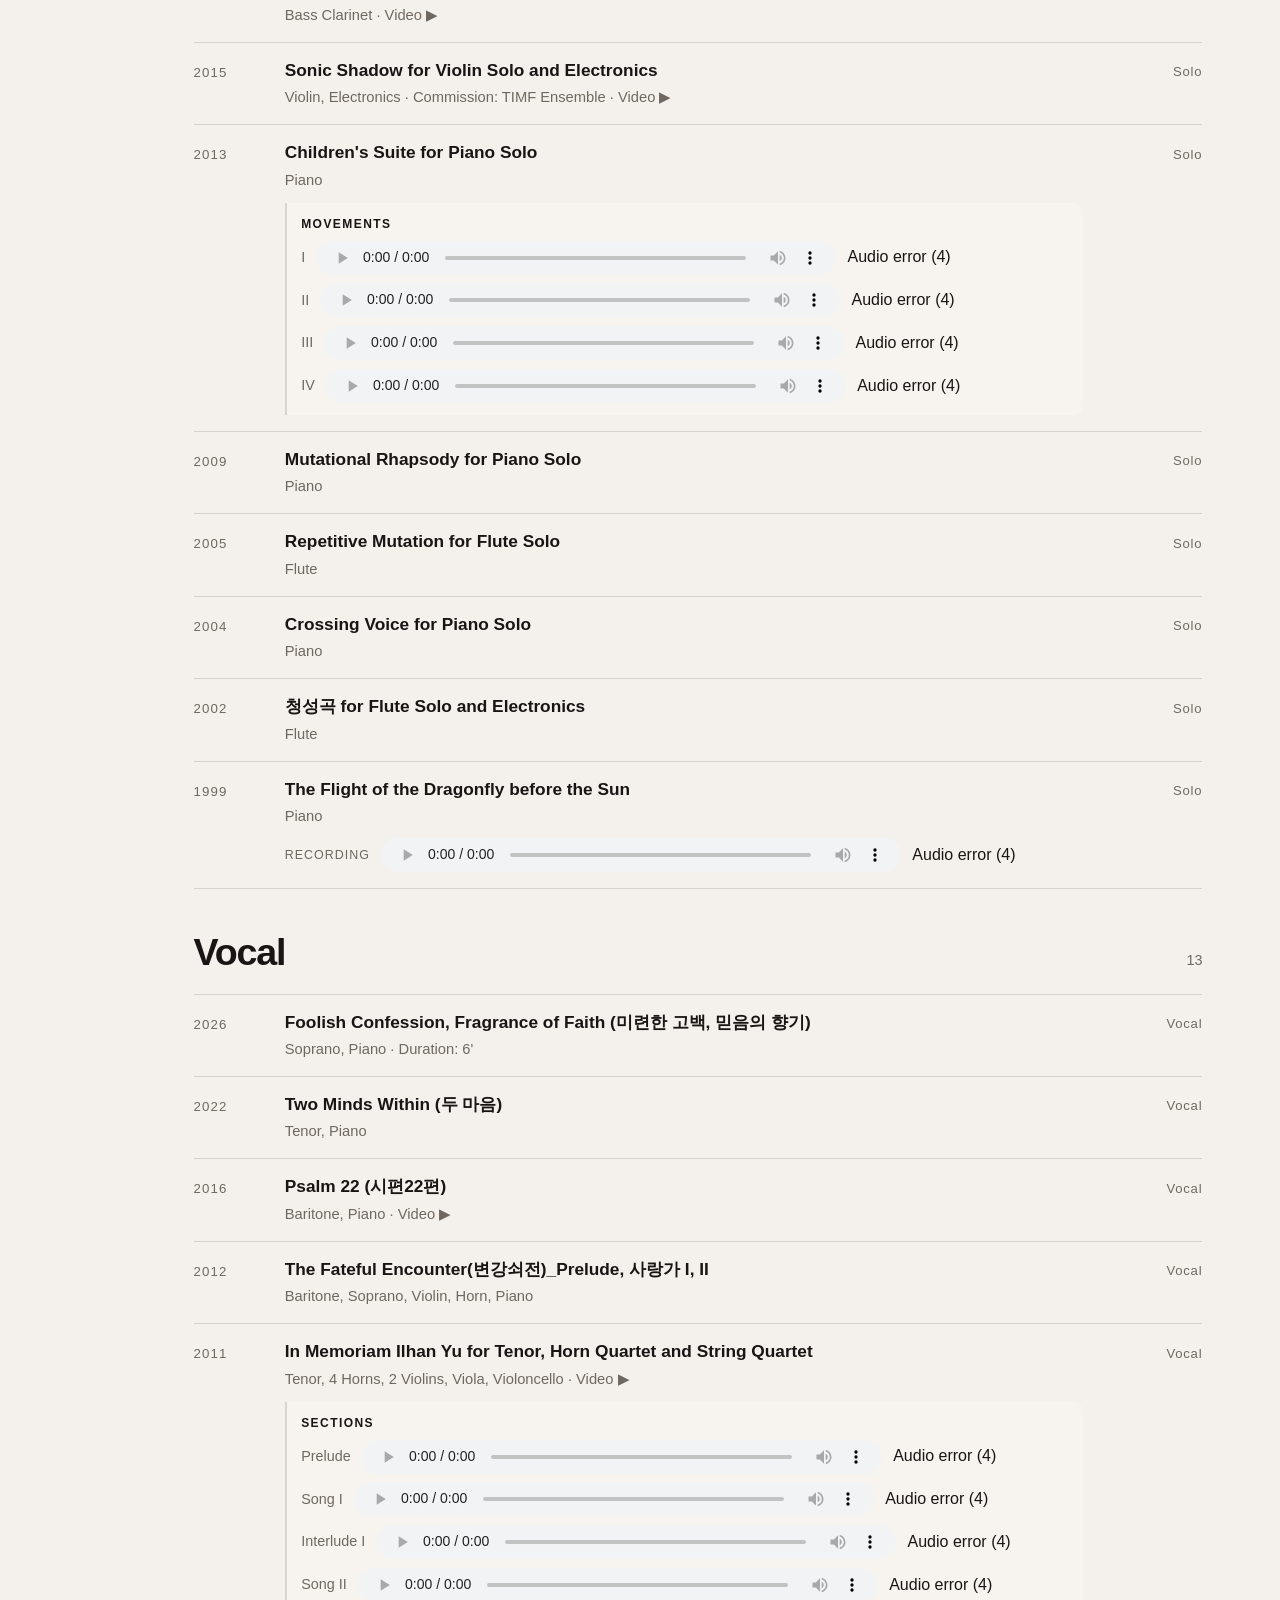
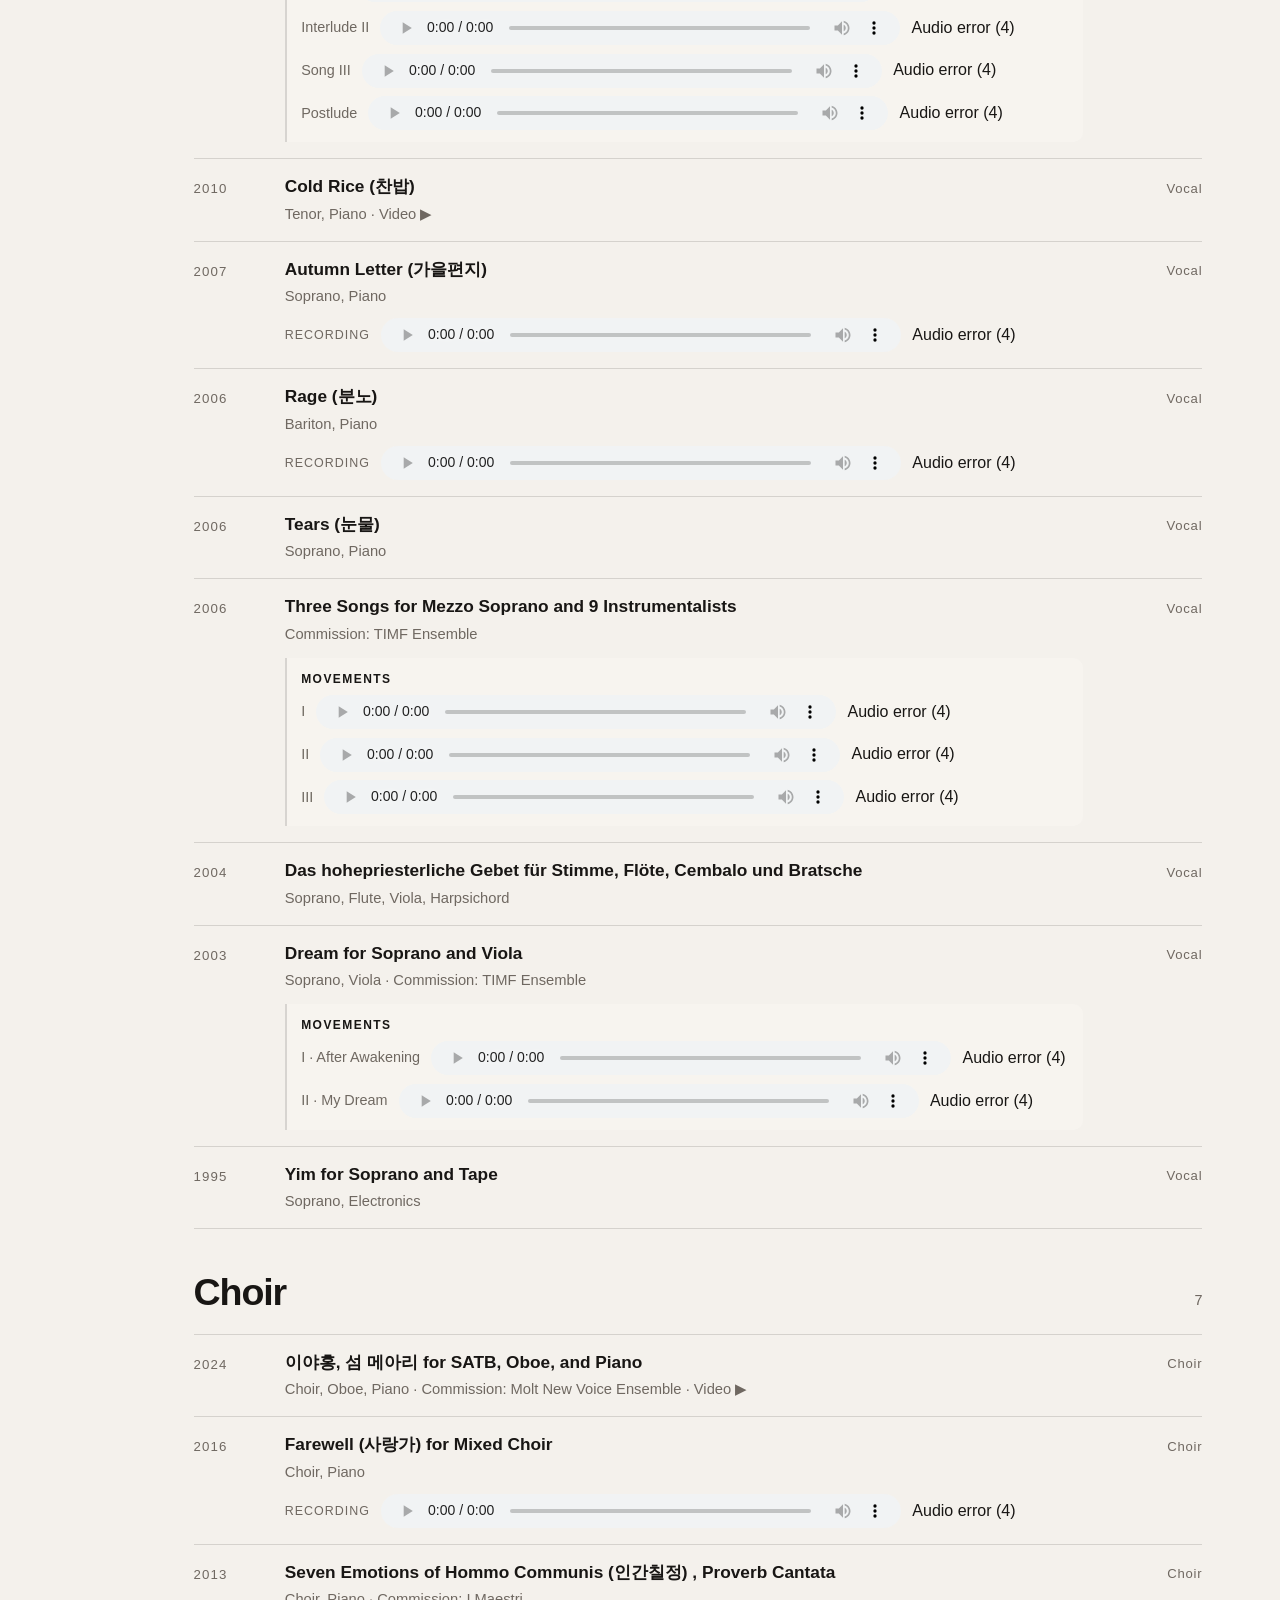
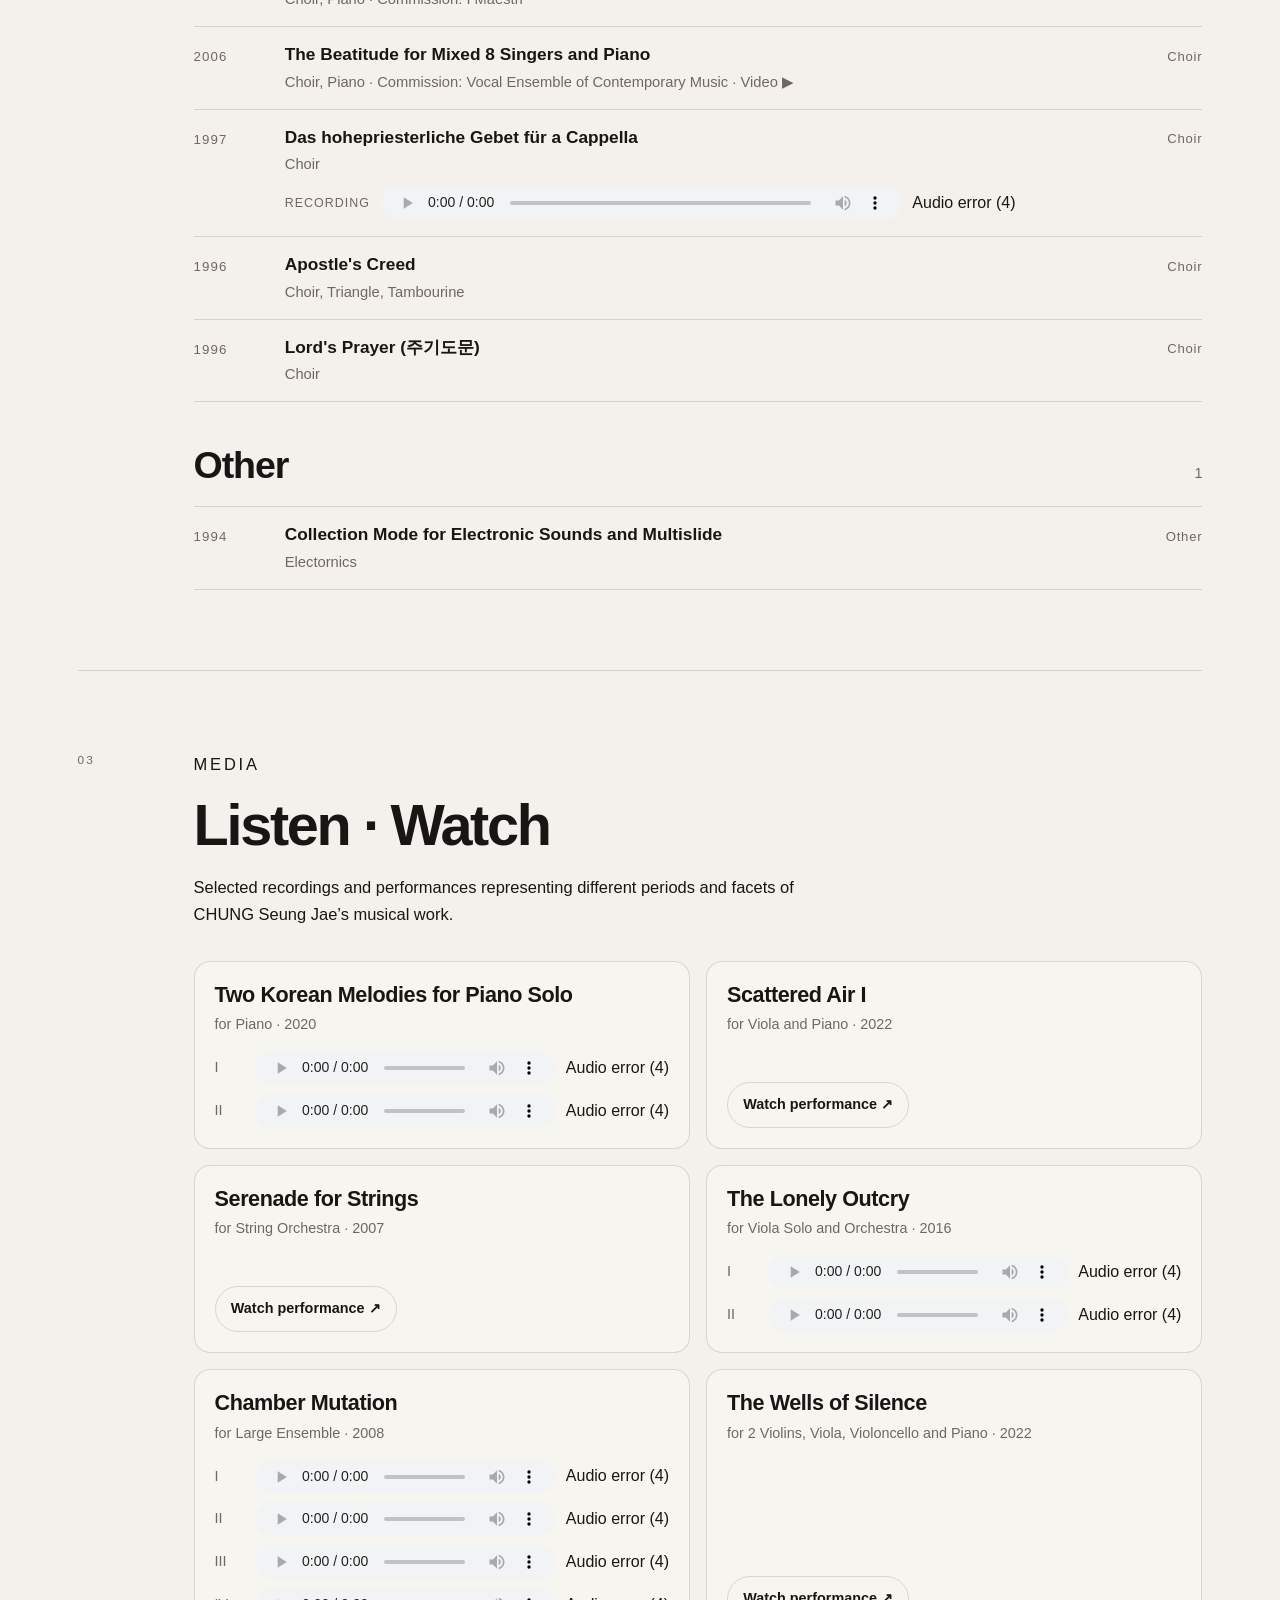
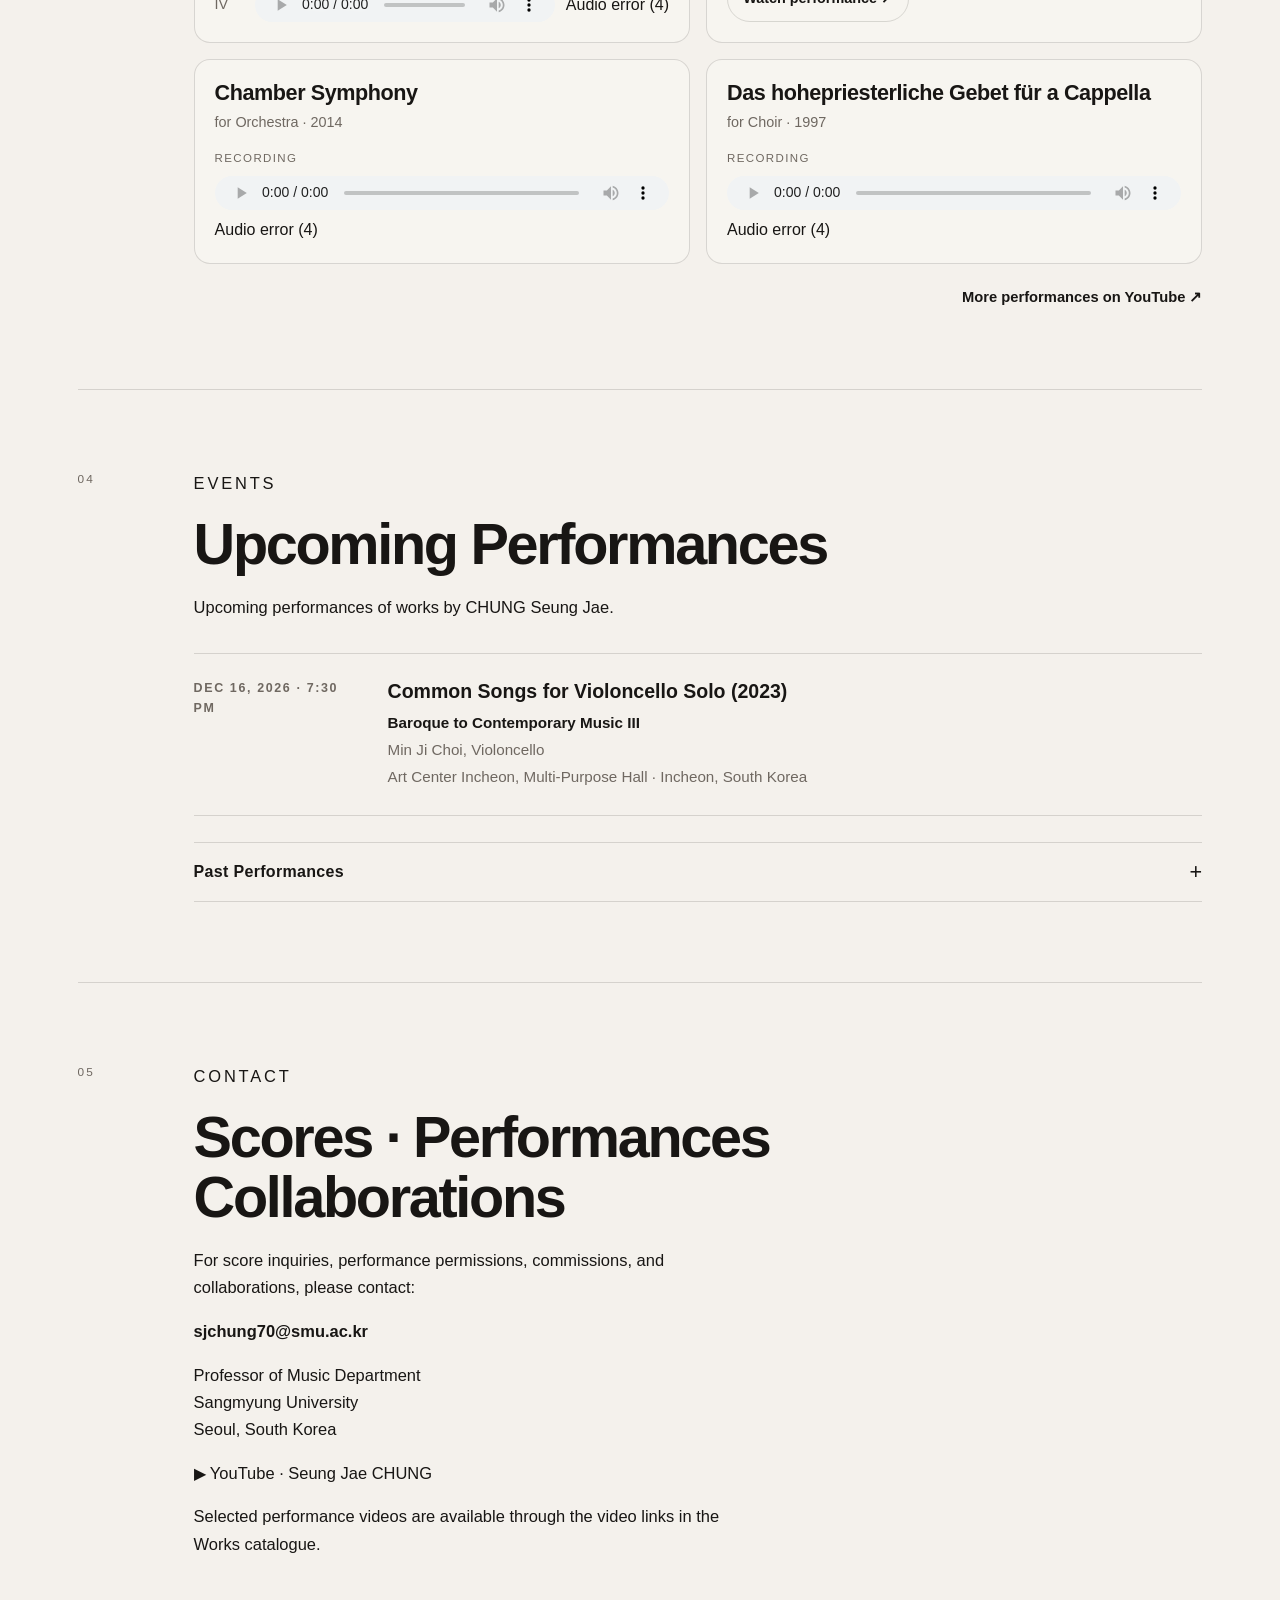
==== commit 8b5c8815: "Refresh latest catalogue information" ====
--- a/index.html
+++ b/index.html
@@ -190,7 +190,7 @@
   <script>
     document.getElementById('year').textContent = new Date().getFullYear();
   </script>
-  <script src="js/works.js?v=20261020-2" defer></script>\n  <script src="js/audio-recovery.js?v=20261006-2" defer></script>
+  <script src="js/works.js?v=20261020-3" defer></script>\n  <script src="js/audio-recovery.js?v=20261006-2" defer></script>
   <script src="js/play-icons.js?v=20260912-1" defer></script>
 </body>
 </html>
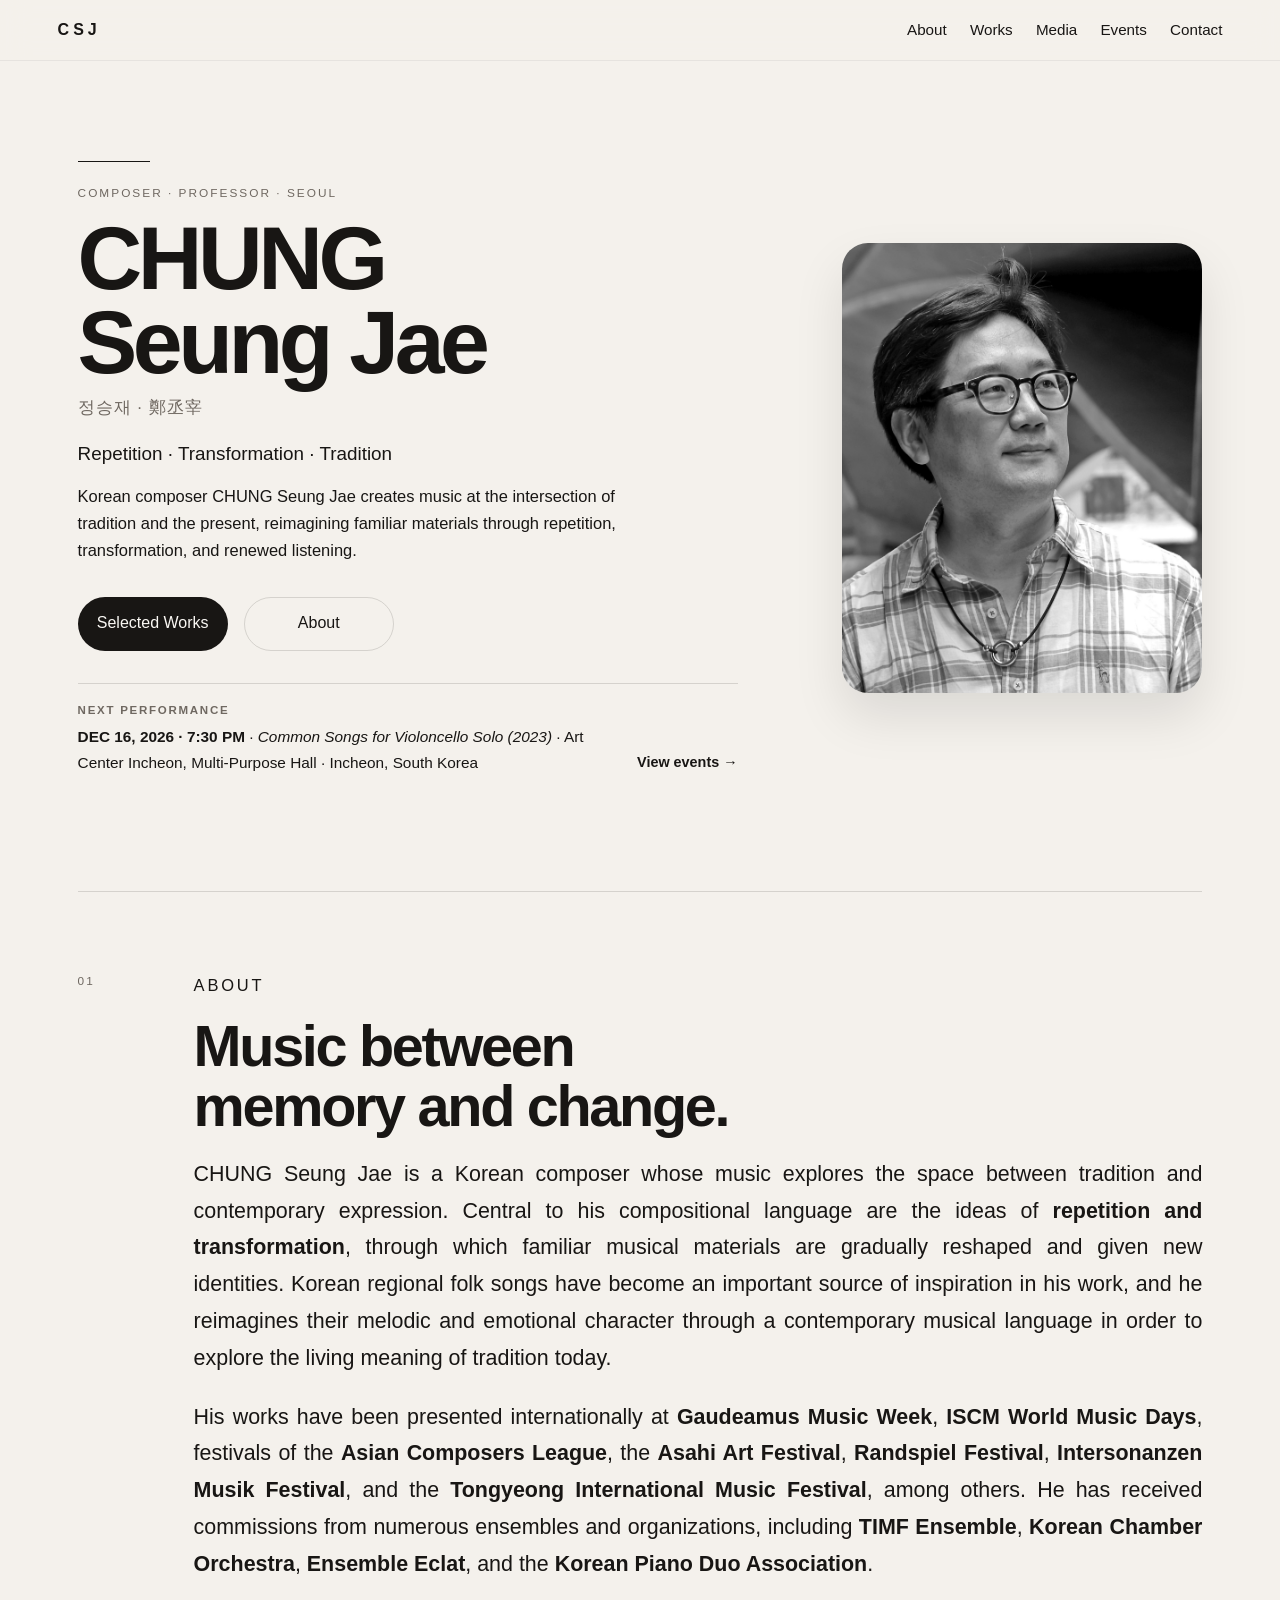
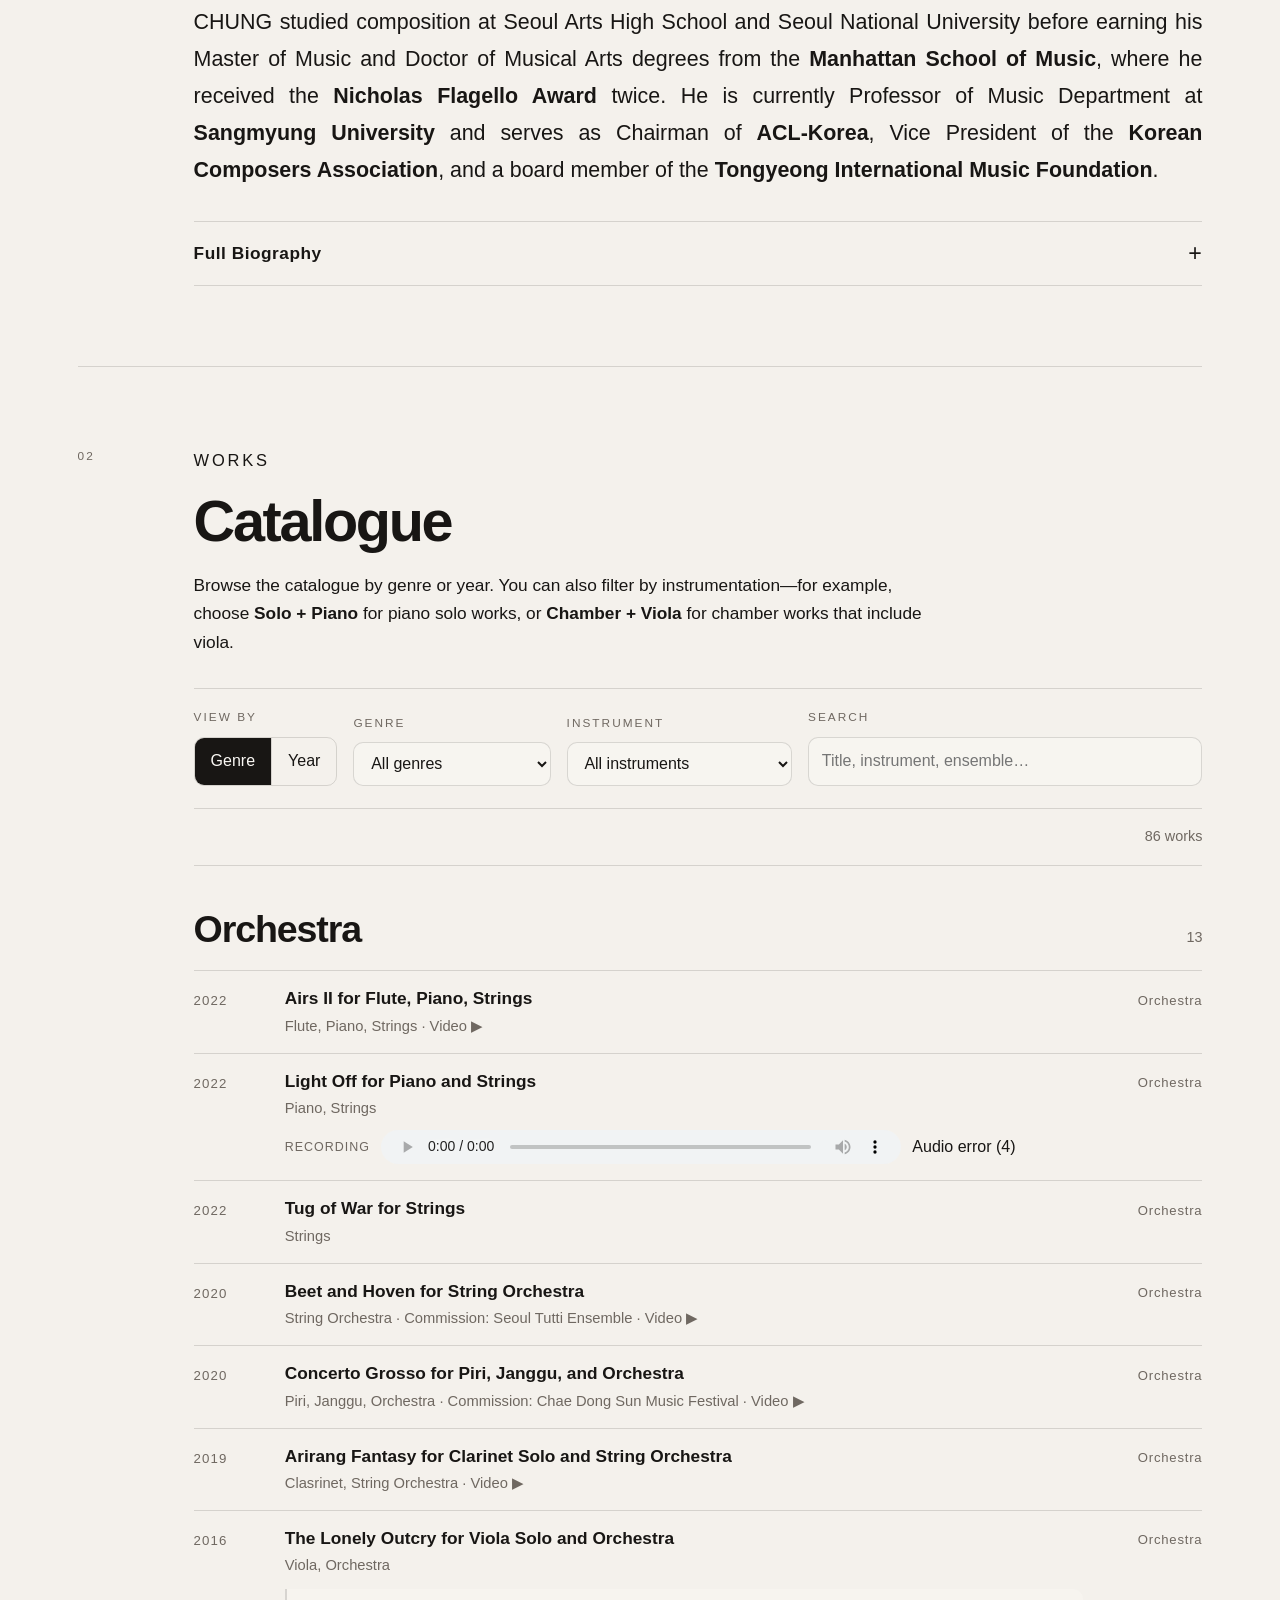
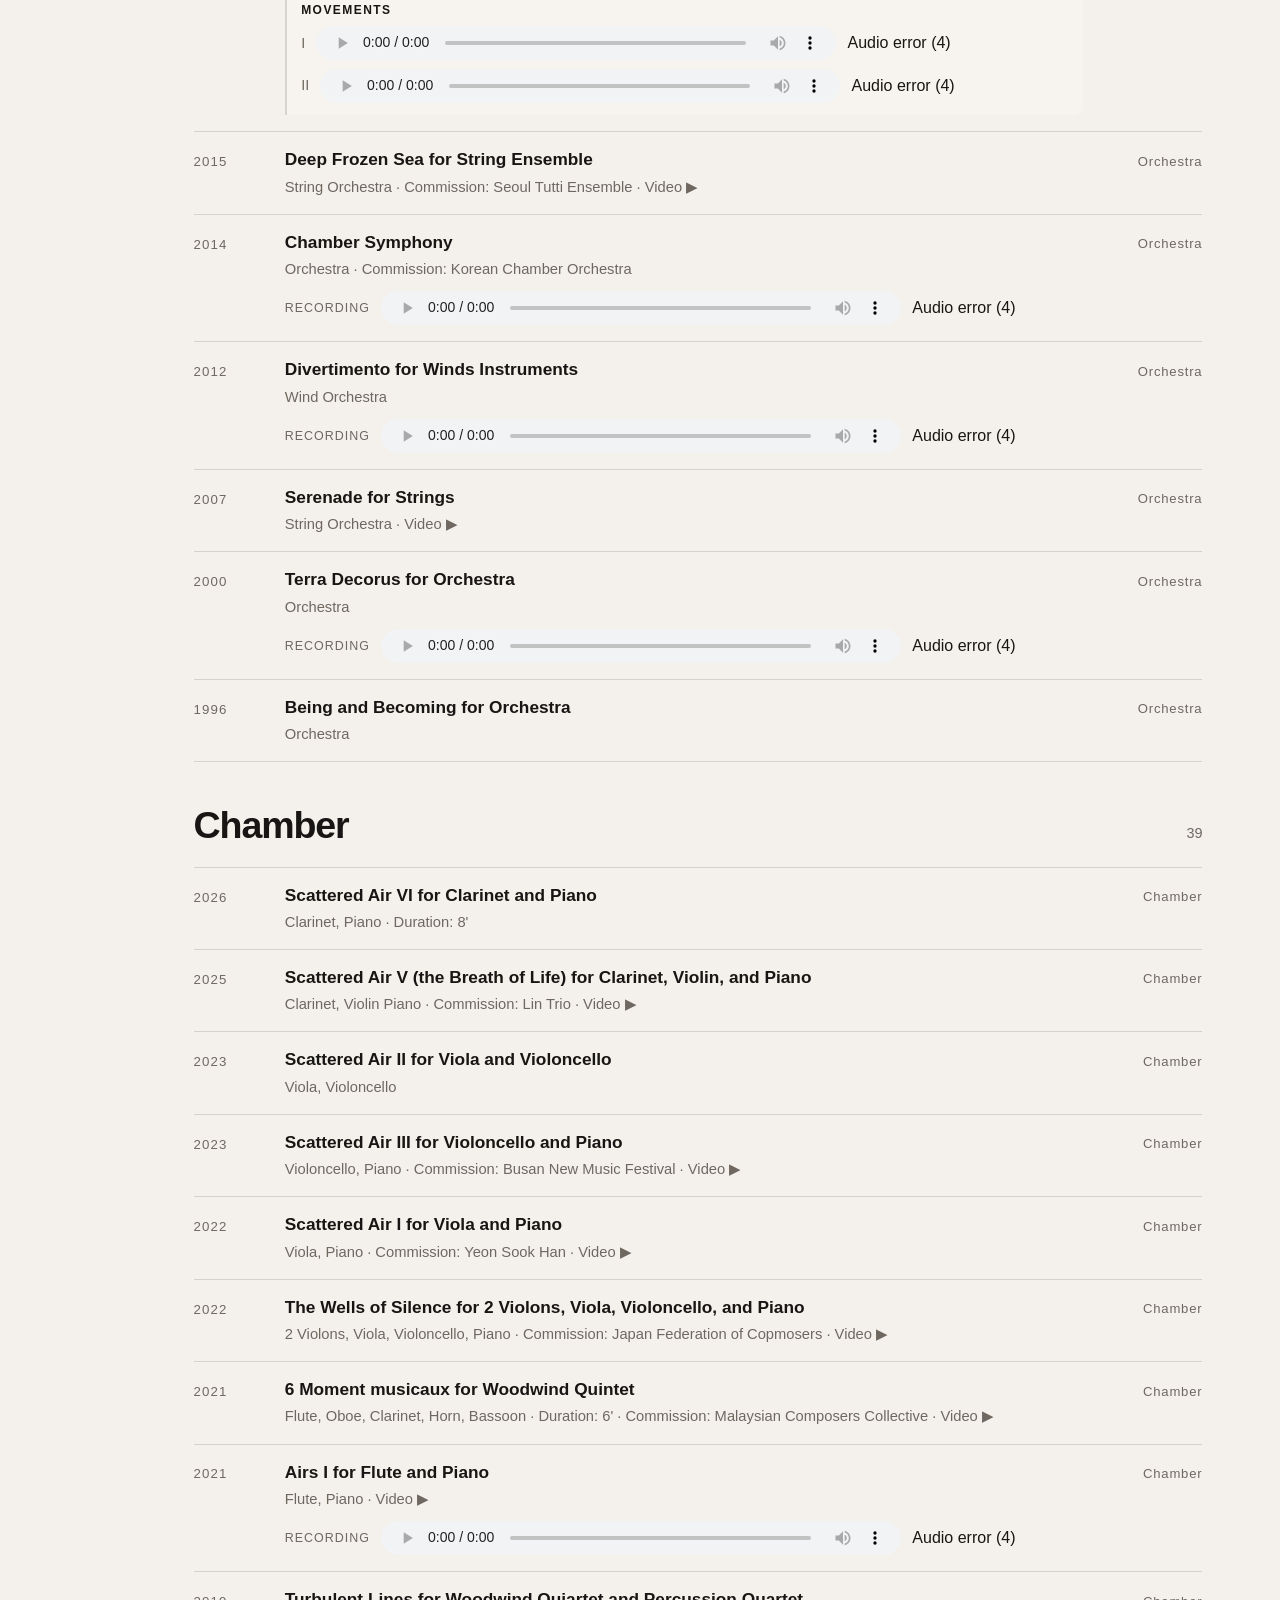
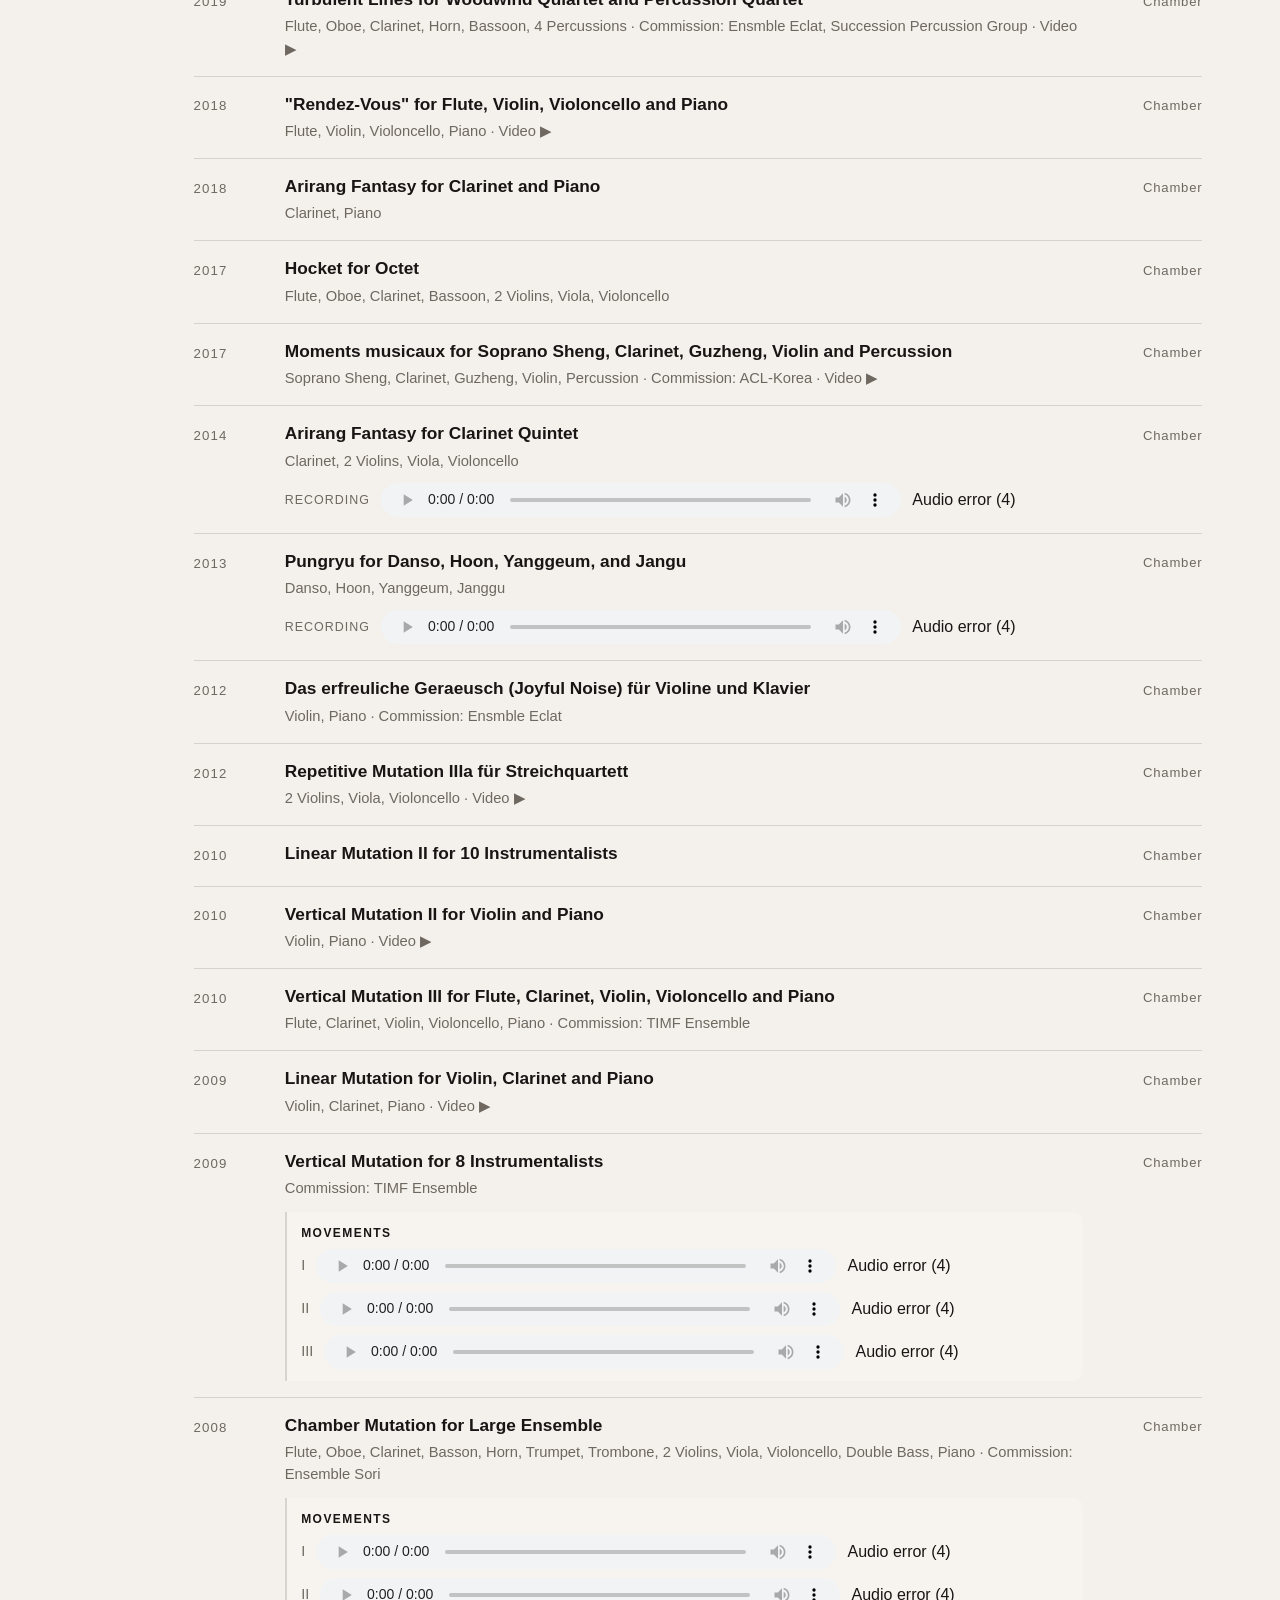
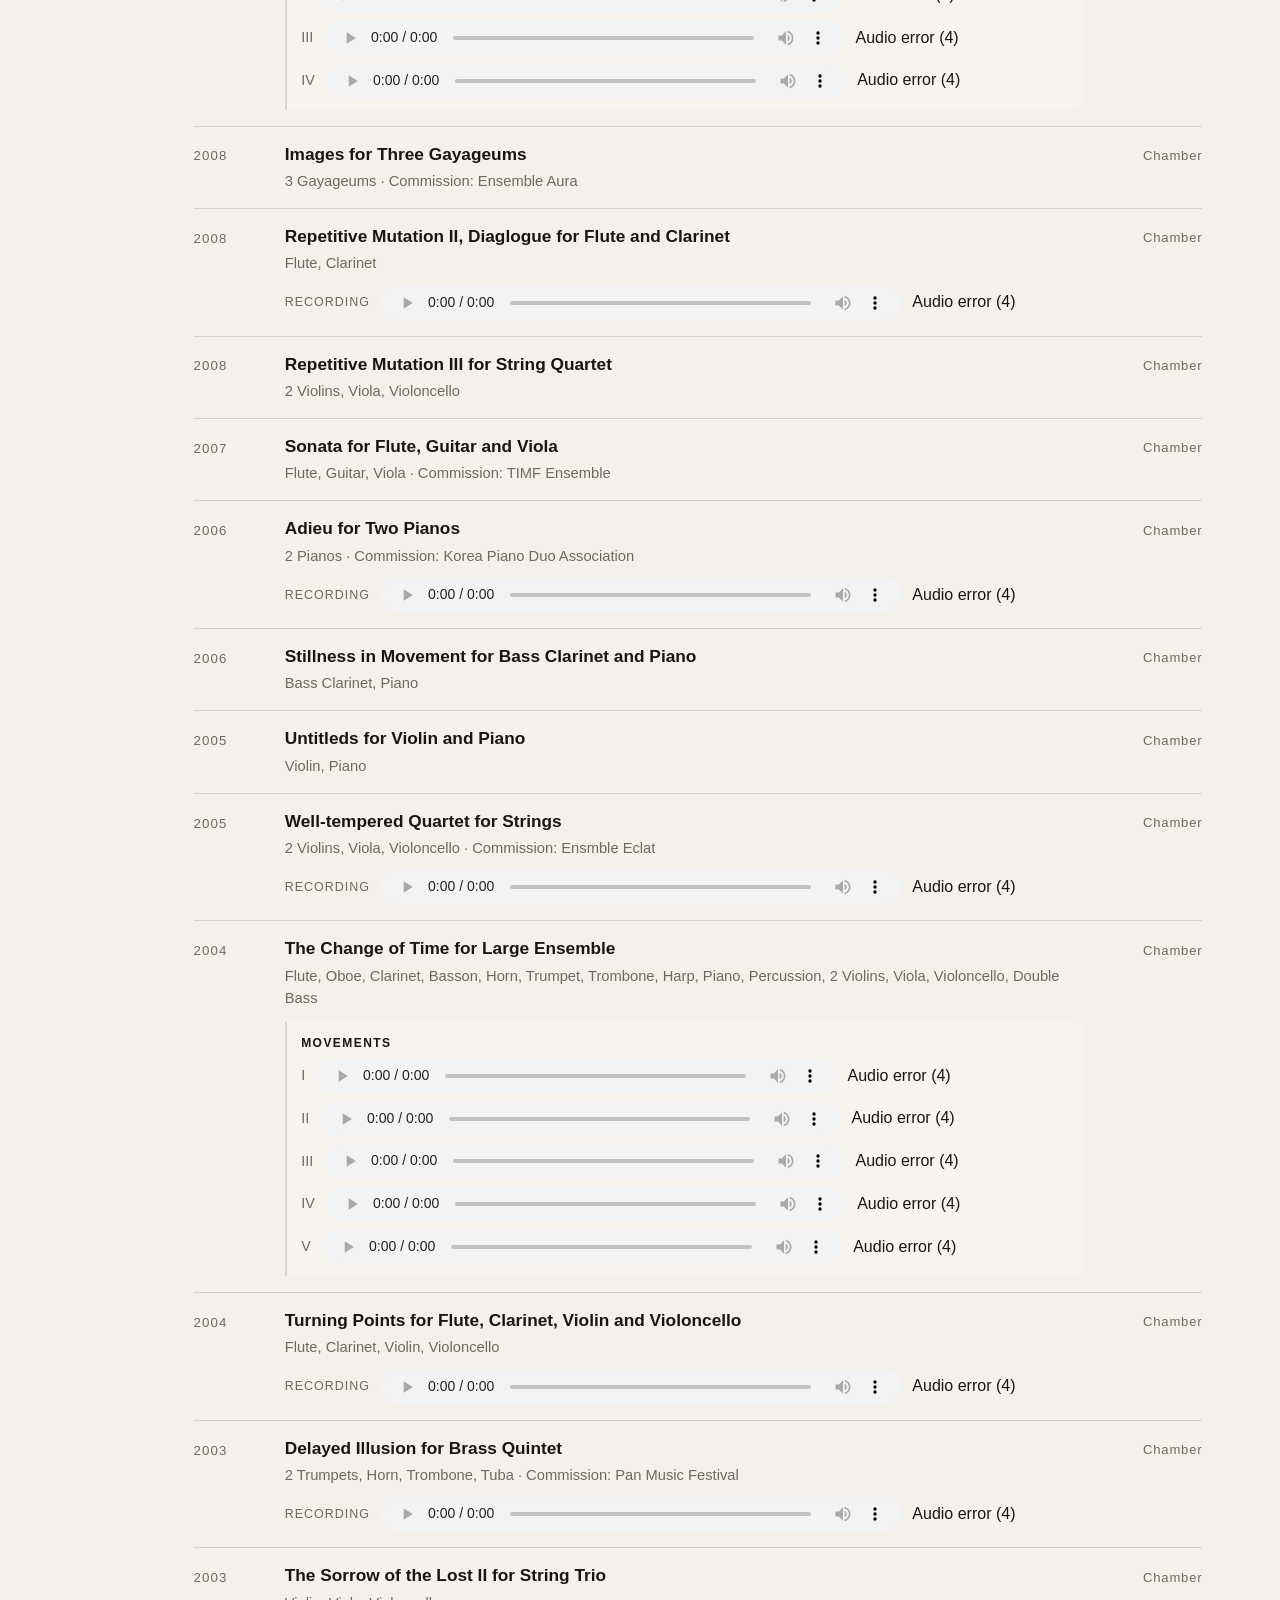
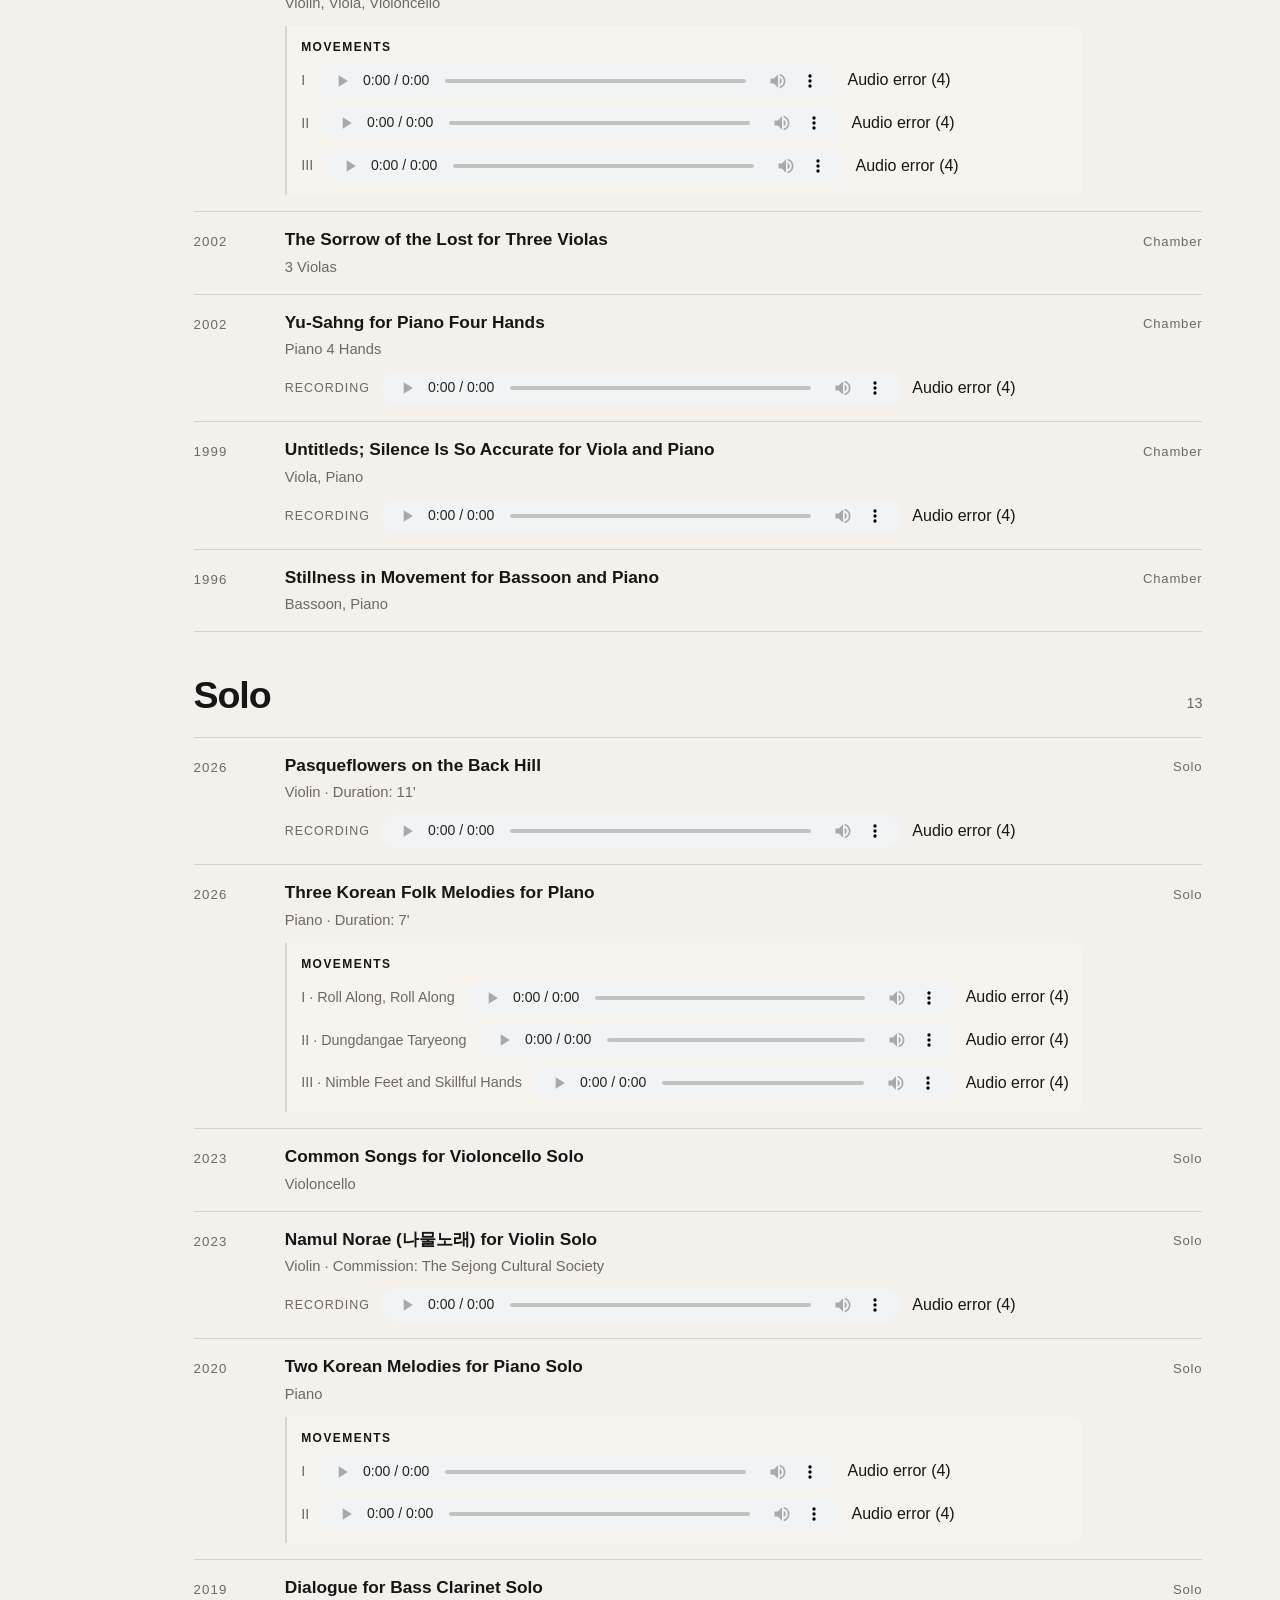
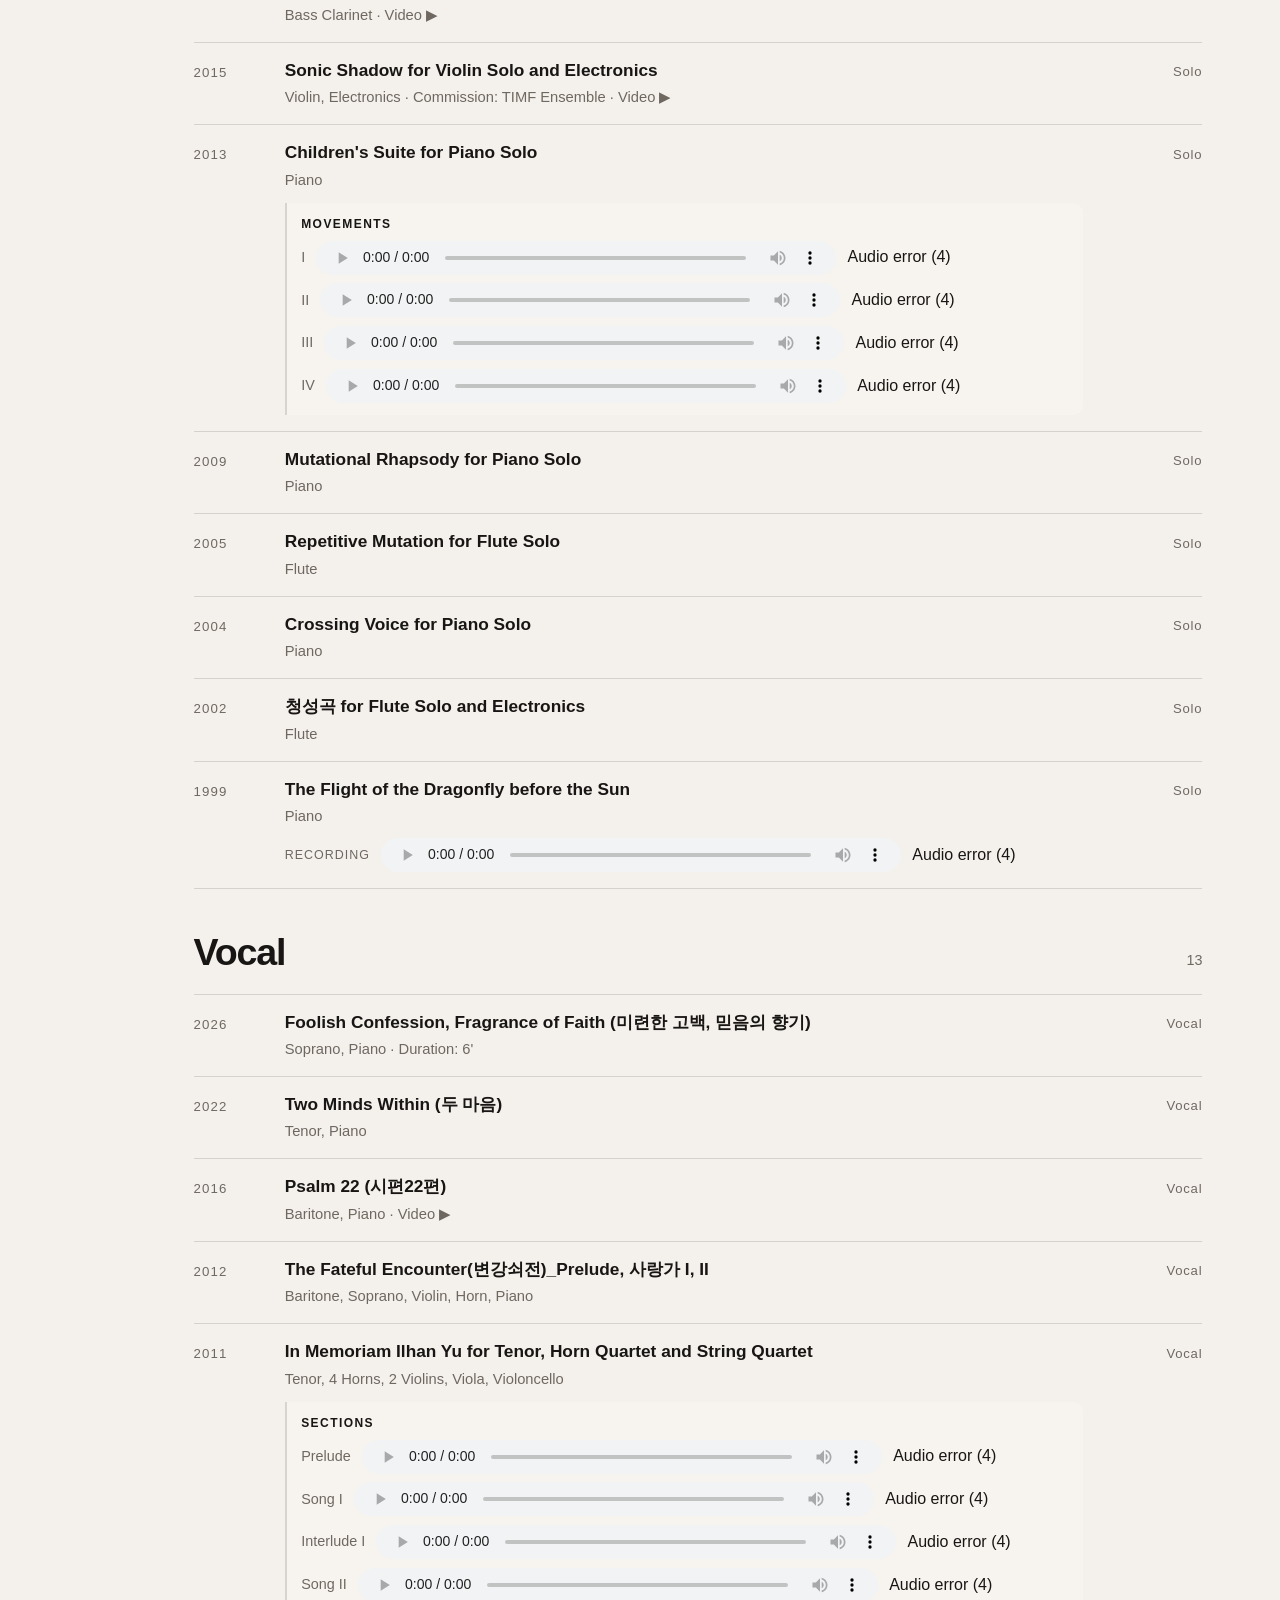
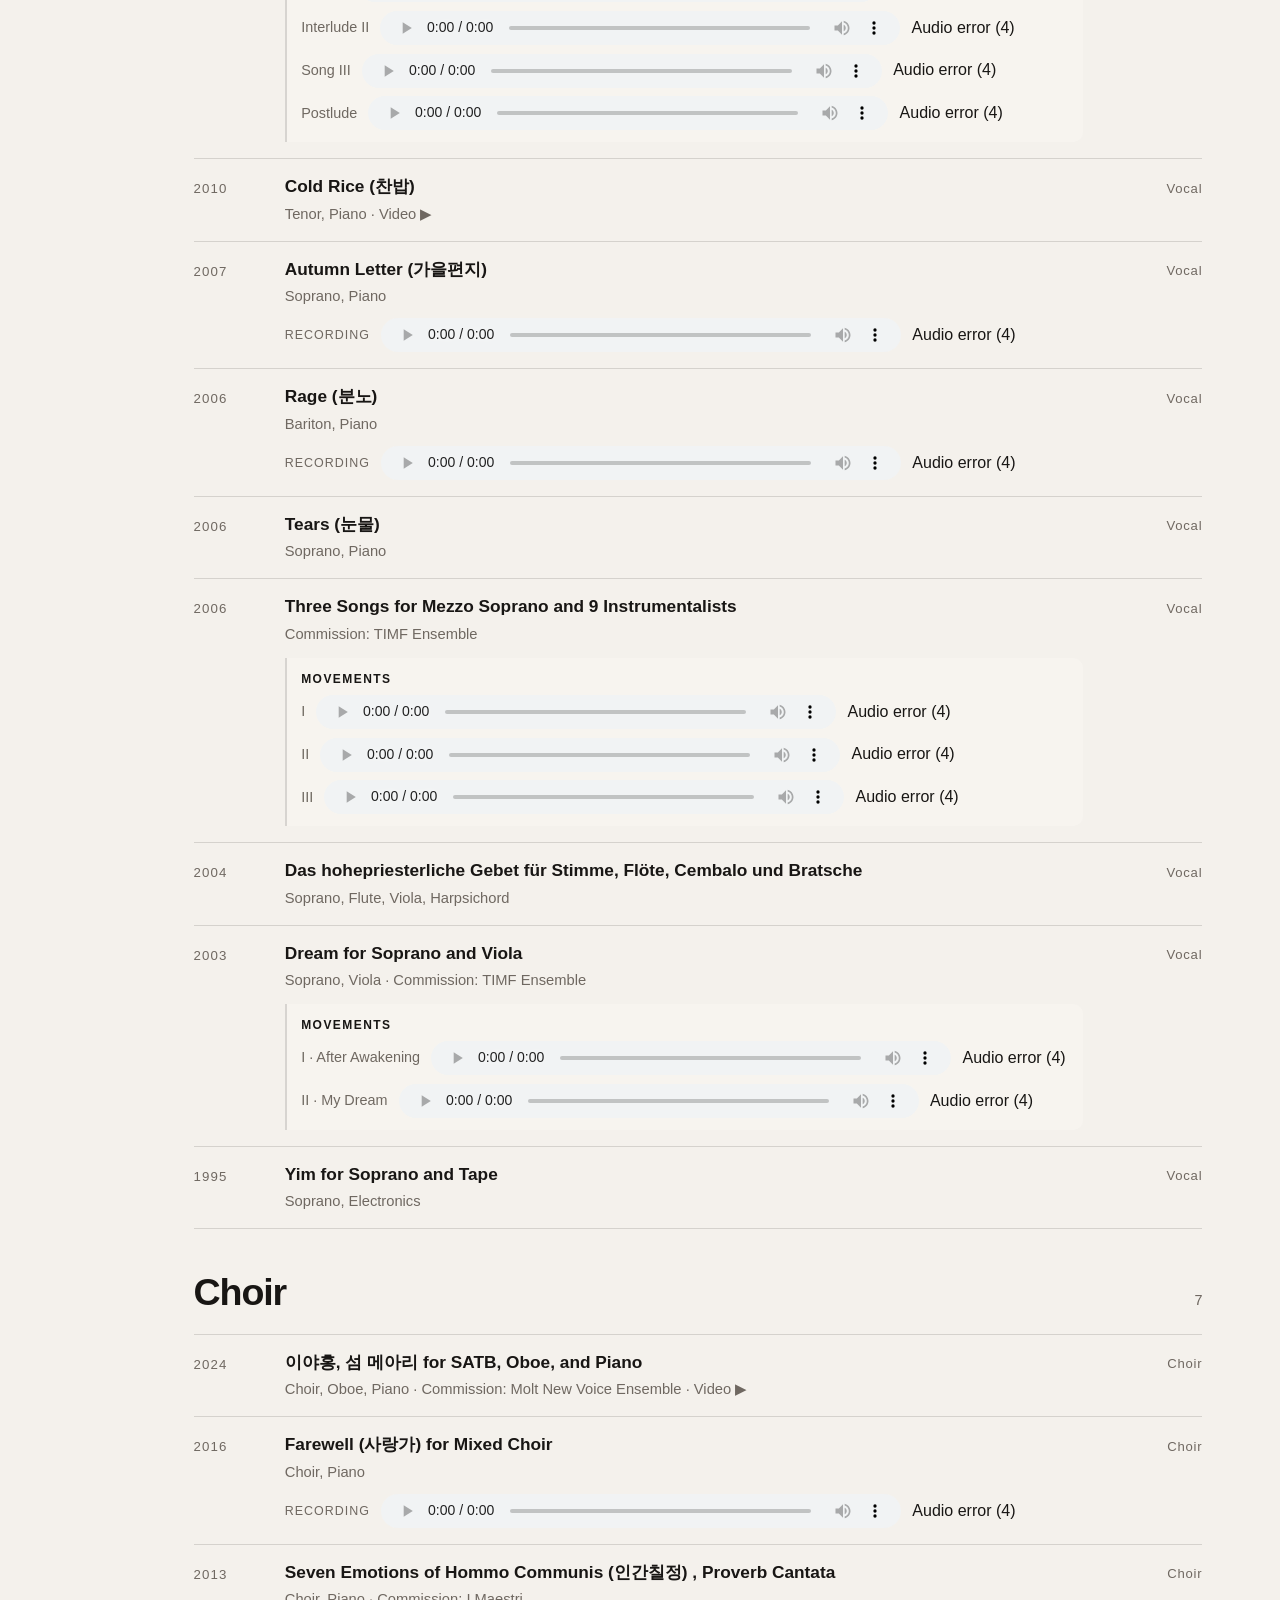
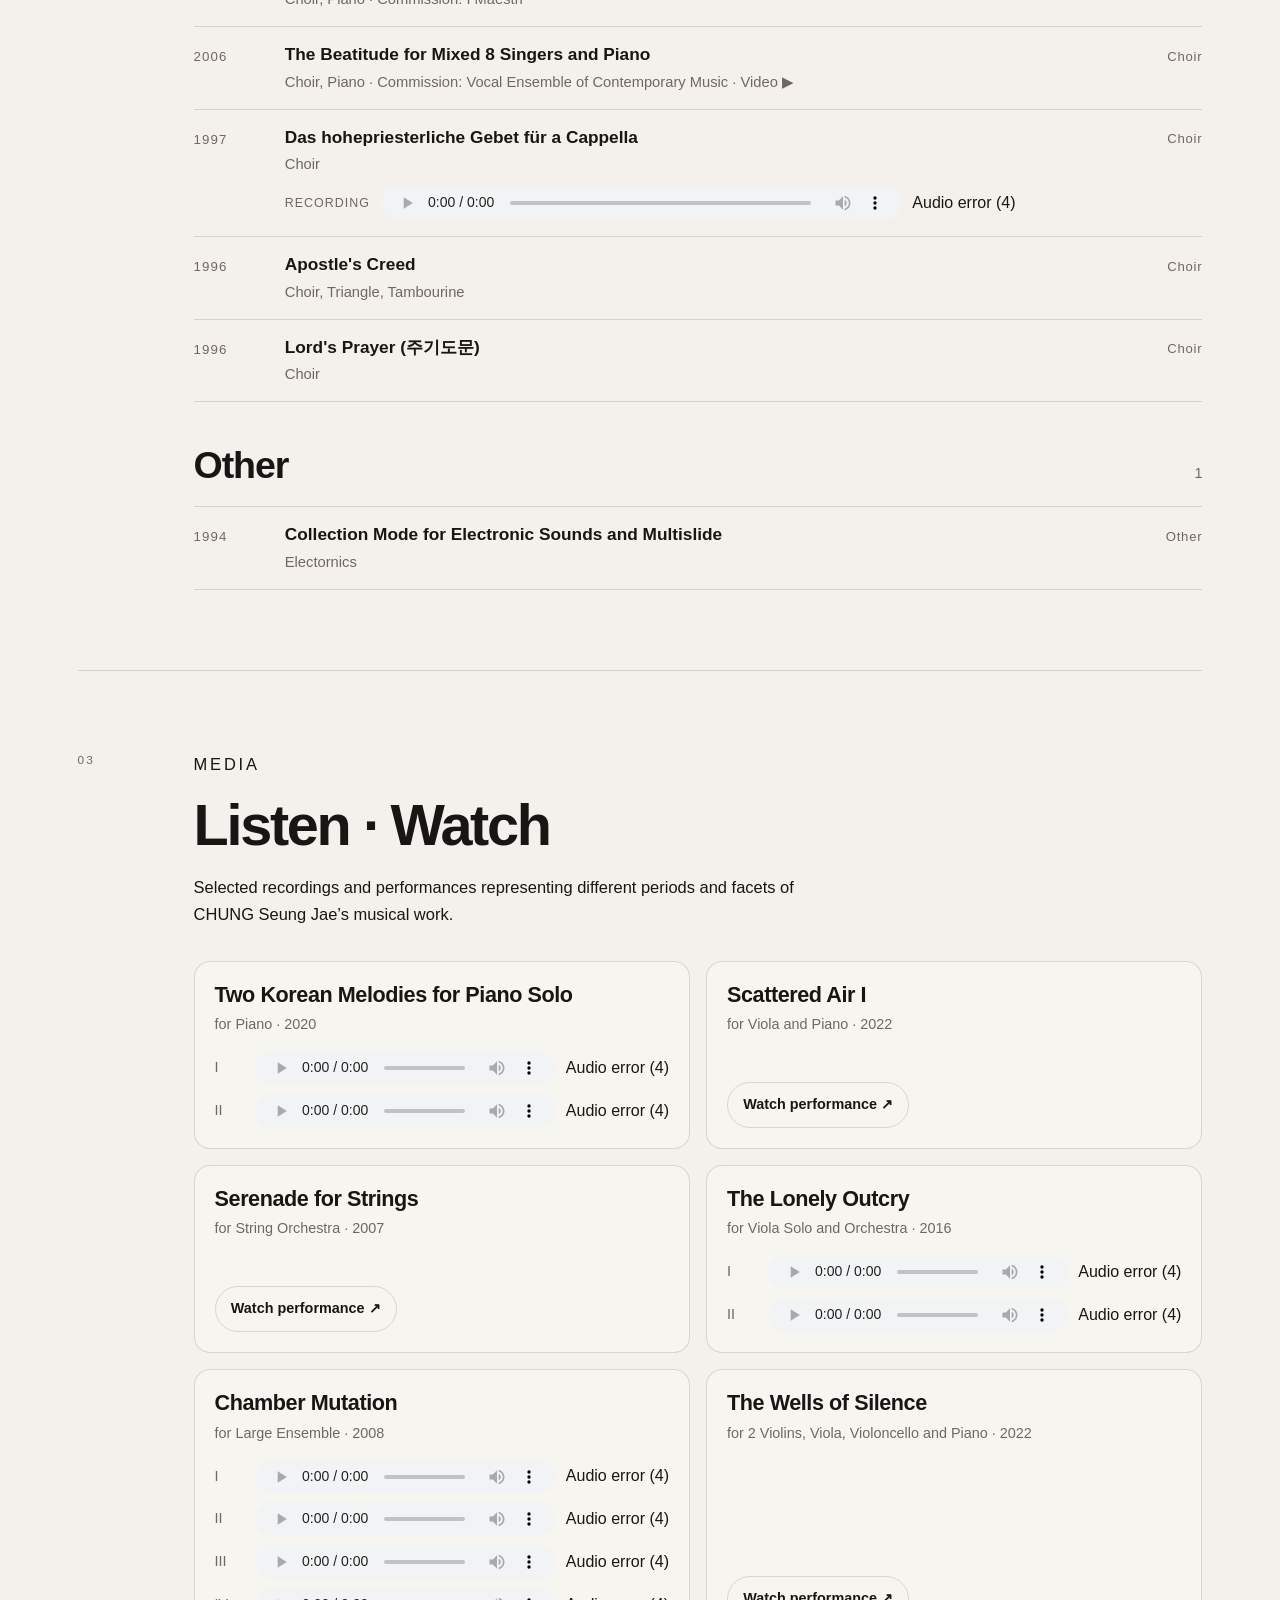
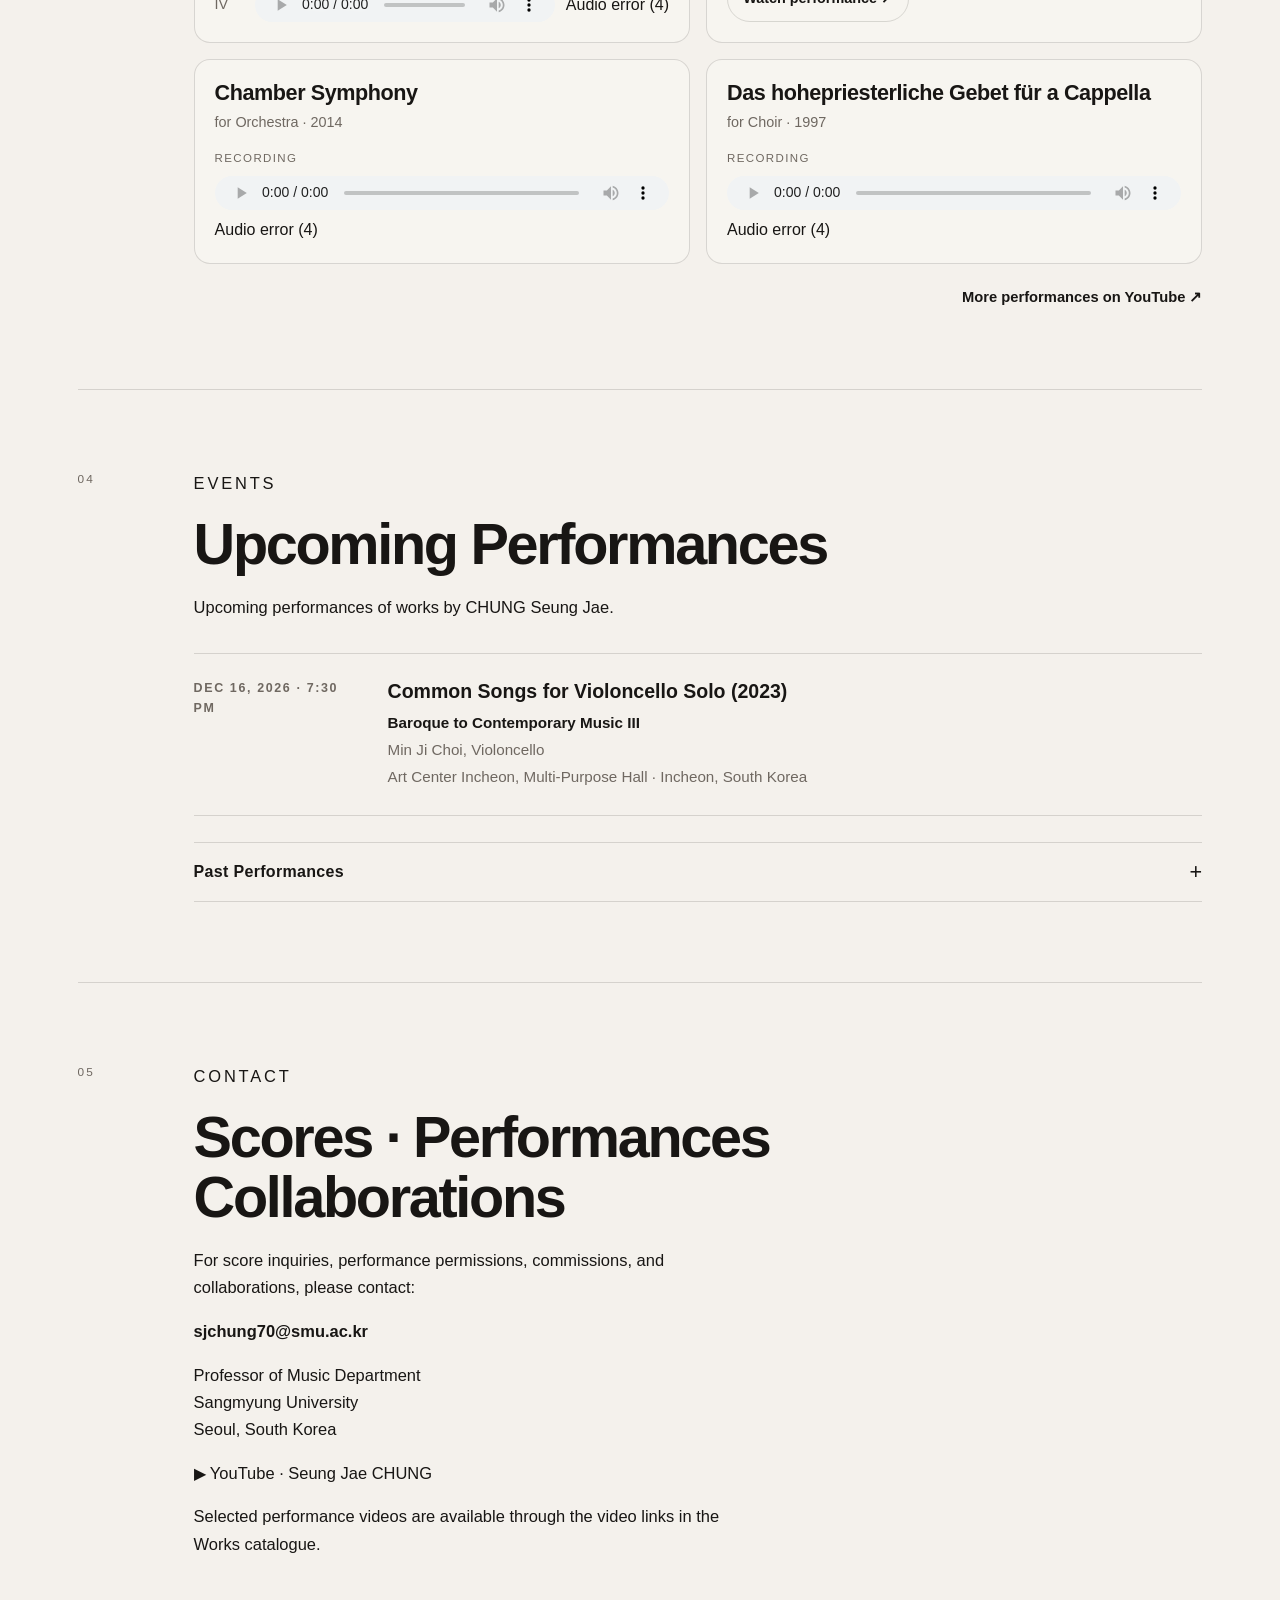
==== commit 4483c9f9: "Refresh updated works catalogue" ====
--- a/index.html
+++ b/index.html
@@ -190,7 +190,7 @@
   <script>
     document.getElementById('year').textContent = new Date().getFullYear();
   </script>
-  <script src="js/works.js?v=20261020-3" defer></script>\n  <script src="js/audio-recovery.js?v=20261006-2" defer></script>
+  <script src="js/works.js?v=20261020-4" defer></script>\n  <script src="js/audio-recovery.js?v=20261006-2" defer></script>
   <script src="js/play-icons.js?v=20260912-1" defer></script>
 </body>
 </html>
